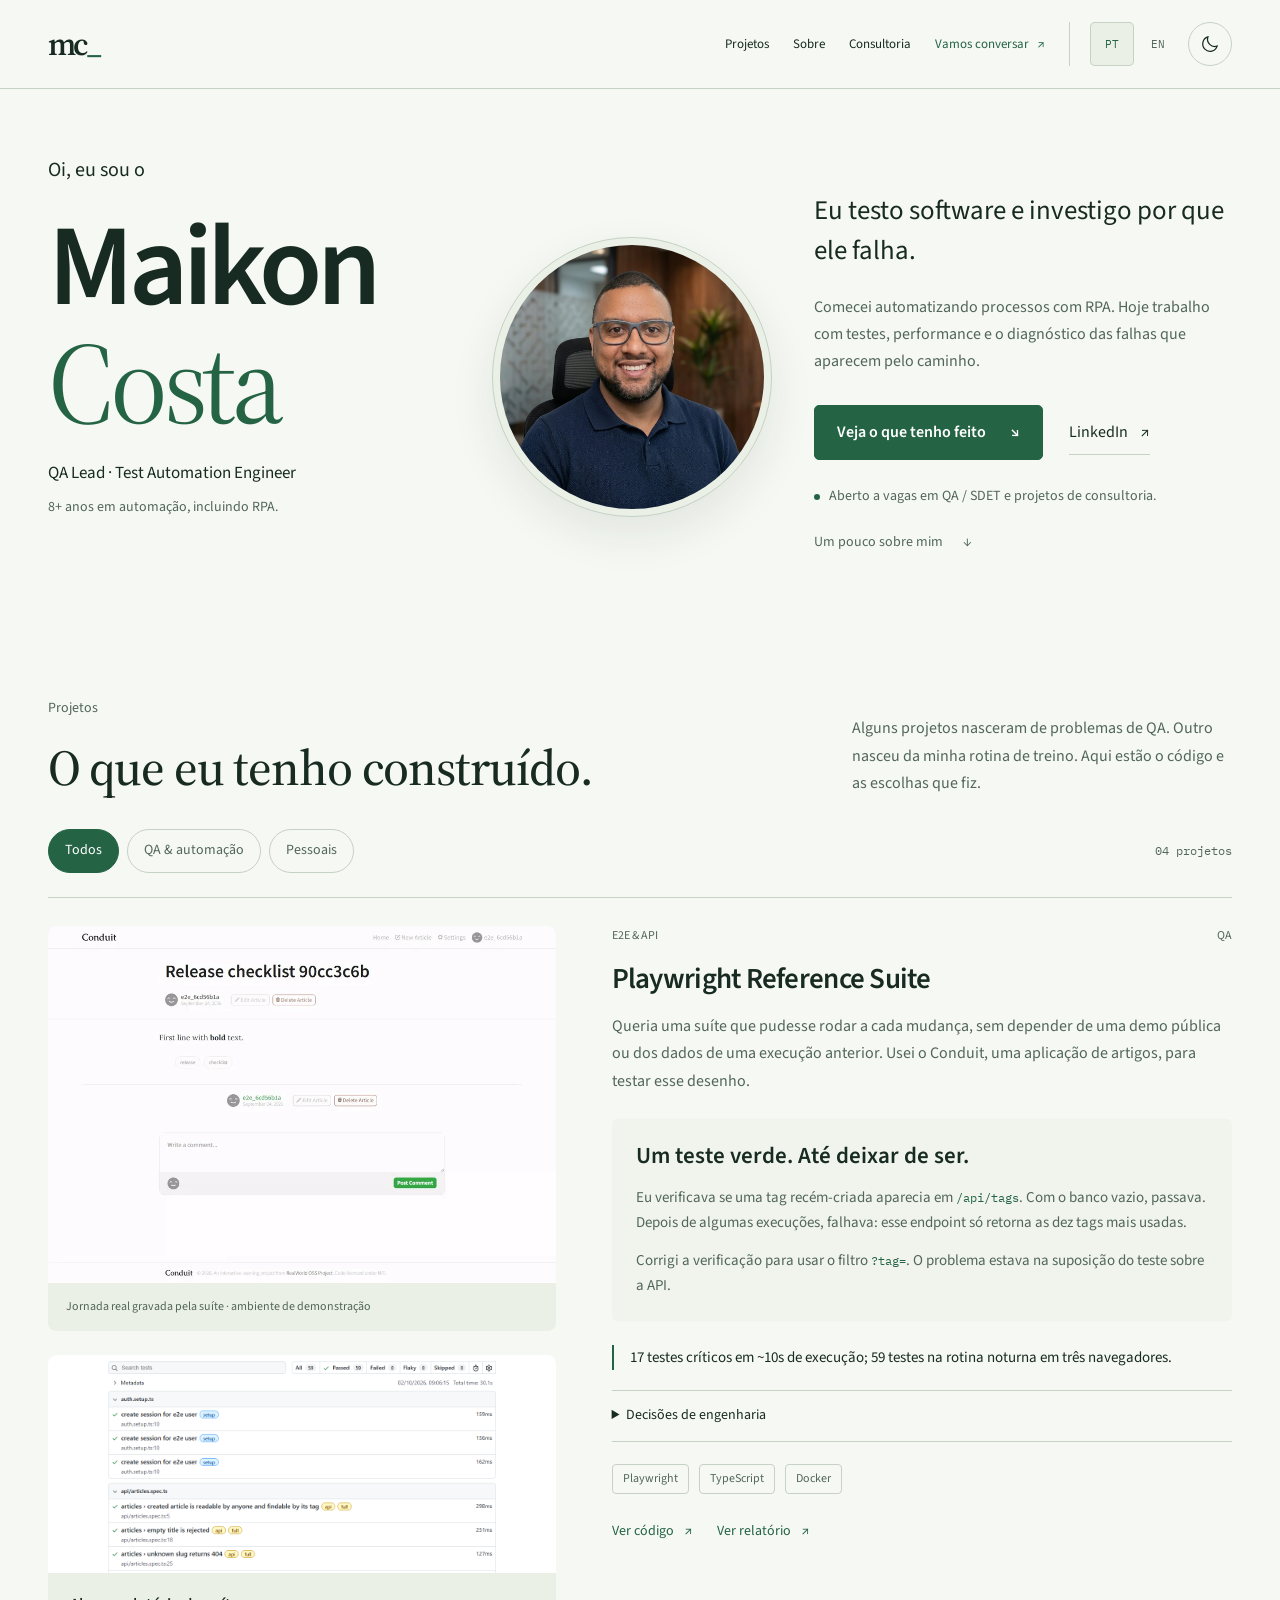
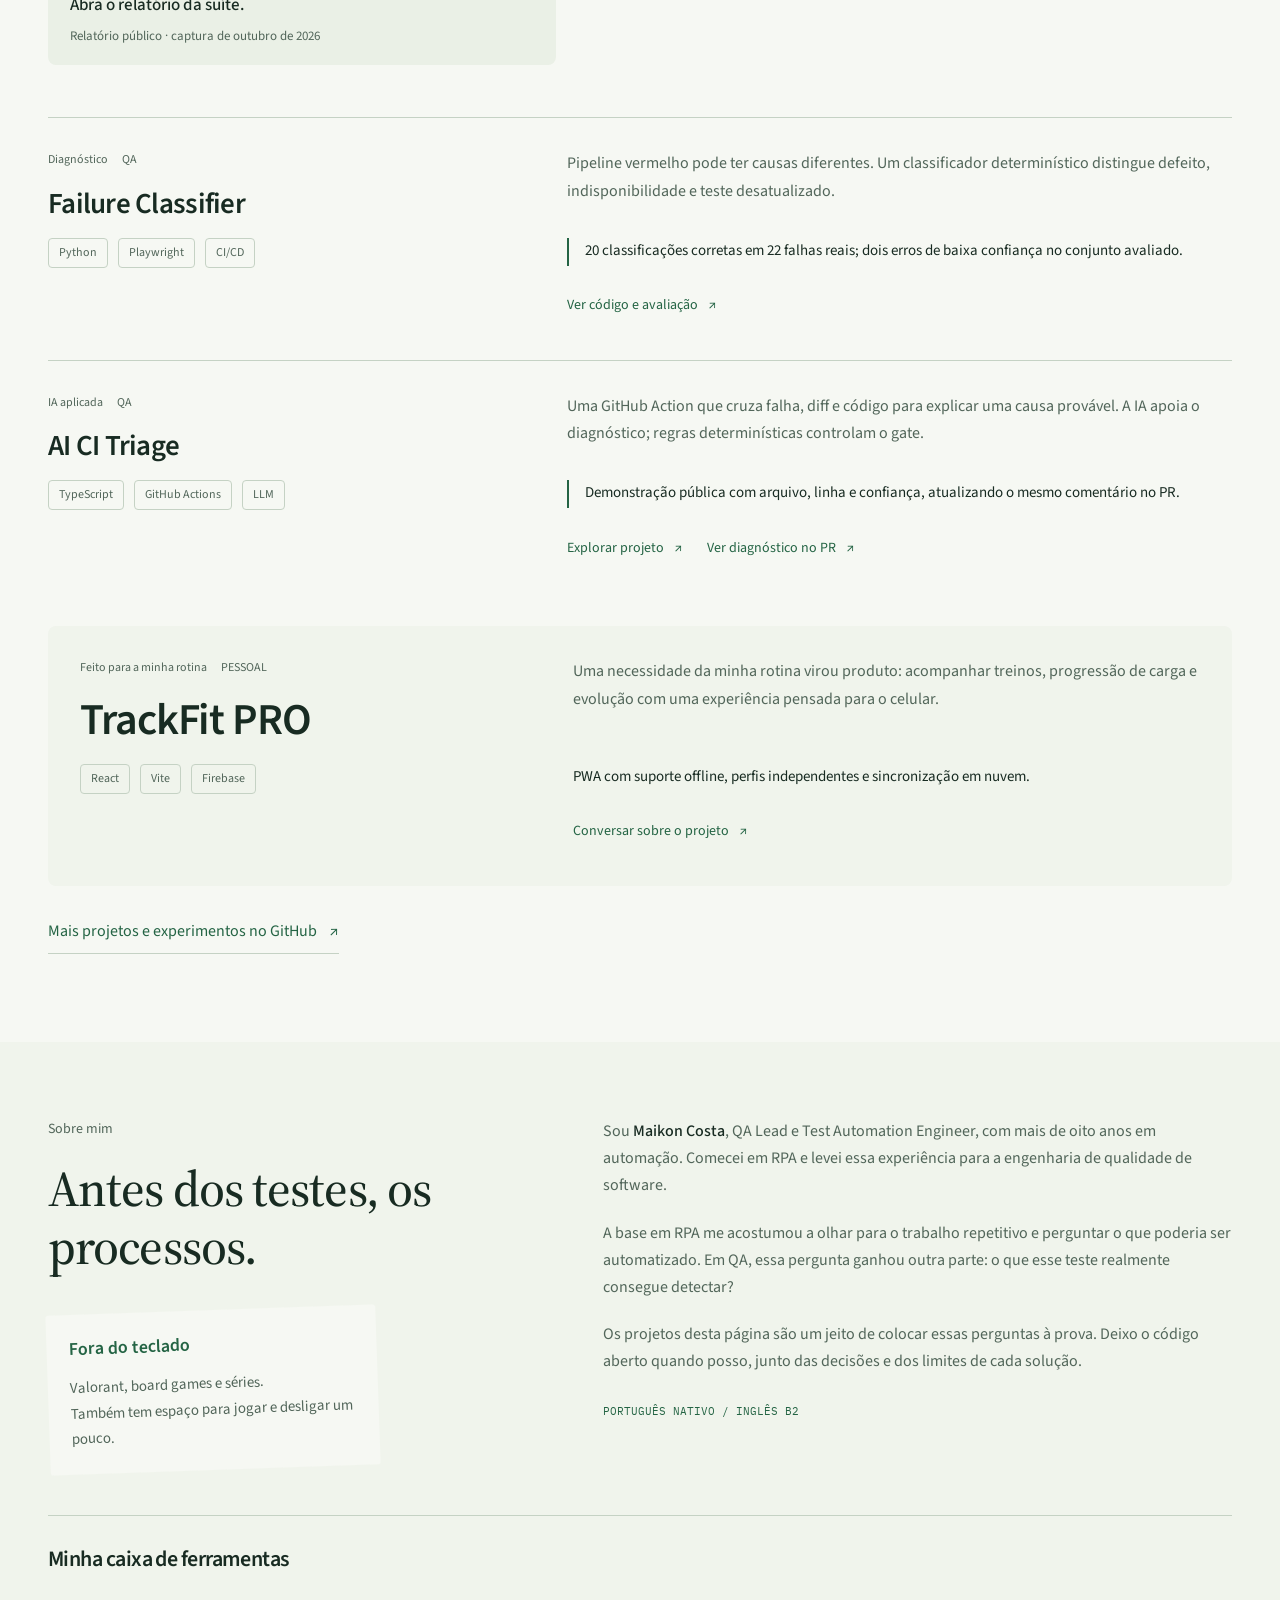
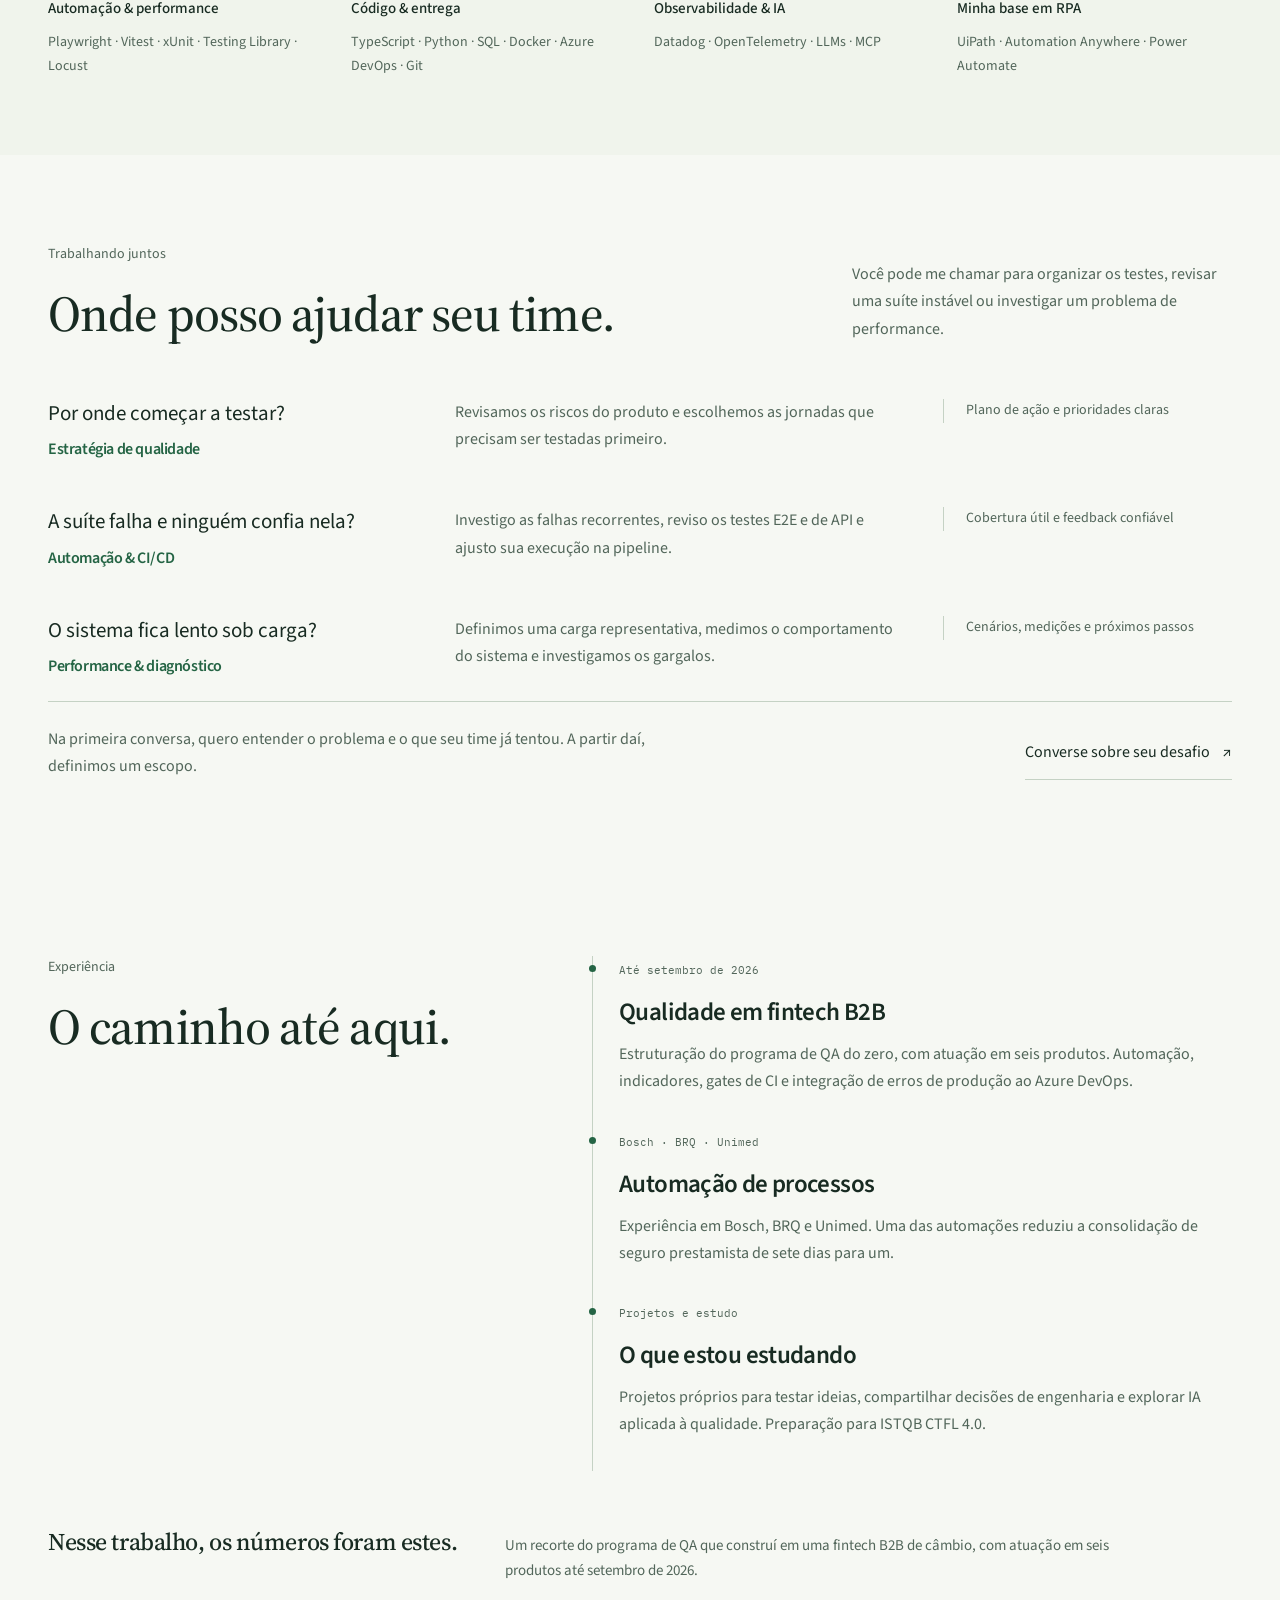
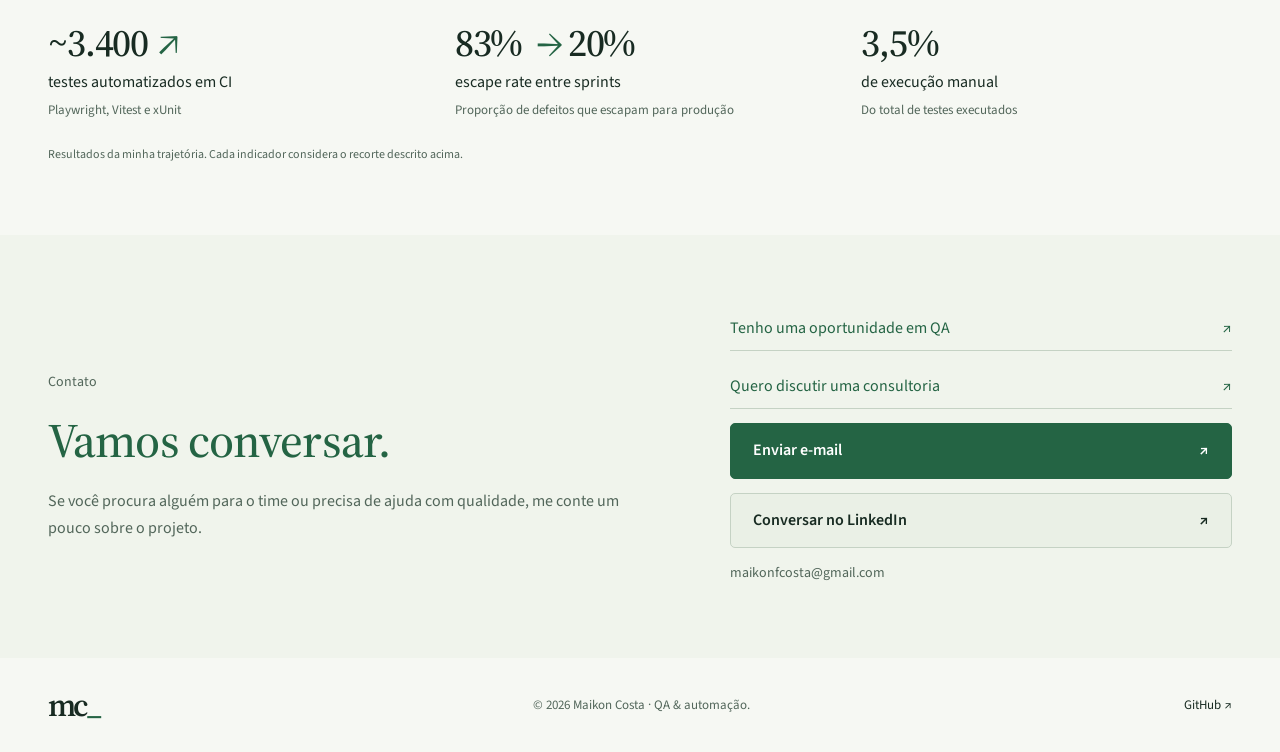
==== index.html @ 14c491f7 "style: round portrait into a soft jade frame Show the profile photo as a centered circle with a subt" ====
<!doctype html>
<html lang="pt-BR">
<head>
  <meta charset="utf-8">
  <meta name="viewport" content="width=device-width, initial-scale=1">
  <meta name="theme-color" content="#111715">
  <meta name="description" content="Maikon Costa — QA Lead e Test Automation Engineer. Automação E2E, performance, estratégia de qualidade, consultoria e projetos pessoais.">
  <meta property="og:title" content="Maikon Costa — QA Lead & Test Automation Engineer">
  <meta property="og:description" content="Maikon Costa — QA Lead e Test Automation Engineer. Projetos, experiência e consultoria em qualidade de software.">
  <meta property="og:type" content="website">
  <title>Maikon Costa · QA, automação & consultoria</title>
  <link rel="icon" href="assets/favicon.svg" type="image/svg+xml">
  <script src="assets/preferences.js"></script>
  <link rel="stylesheet" href="assets/professional.css?v=20261002-circle">
  <script src="assets/locales.js" defer></script>
  <script src="assets/main.js" defer></script>
</head>
<body>
  <a class="skip-link" href="#conteudo">Pular para o conteúdo</a>
  <header class="site-header">
    <div class="container header-inner">
      <a class="wordmark" href="#inicio" aria-label="Maikon Costa, início">mc<span aria-hidden="true">_</span></a>
      <nav id="navigation" aria-label="Navegação principal">
        <a href="#projetos">Projetos</a><a href="#sobre">Sobre</a><a href="#consultoria">Consultoria</a><a href="#contato" class="nav-contact">Vamos conversar <span aria-hidden="true">↗</span></a>
      </nav>
      <div class="header-tools" hidden>
        <div class="language-switch" role="group" aria-label="Idioma do site">
          <button type="button" data-language="pt" aria-label="Português" aria-pressed="true">PT</button>
          <button type="button" data-language="en" aria-label="English" aria-pressed="false">EN</button>
        </div>
        <button type="button" class="theme-toggle" aria-label="Ativar tema claro" aria-pressed="false">
          <svg class="sun-icon" width="20" height="20" viewBox="0 0 24 24" fill="none" stroke="currentColor" stroke-width="1.5" aria-hidden="true"><circle cx="12" cy="12" r="4"/><path d="M12 2v2m0 16v2M2 12h2m16 0h2M4.9 4.9l1.4 1.4m11.4 11.4 1.4 1.4M4.9 19.1l1.4-1.4M17.7 6.3l1.4-1.4"/></svg>
          <svg class="moon-icon" width="20" height="20" viewBox="0 0 24 24" fill="none" stroke="currentColor" stroke-width="1.5" aria-hidden="true"><path d="M20.5 14.5A8.7 8.7 0 0 1 9.5 3.5a8.8 8.8 0 1 0 11 11Z"/></svg>
        </button>
      </div>
      <button class="menu-toggle" aria-label="Menu de navegação" aria-controls="navigation" aria-expanded="false" hidden><span>Menu</span><svg width="20" height="20" viewBox="0 0 24 24" fill="none" stroke="currentColor" stroke-width="1.5" aria-hidden="true"><path d="M4 8h16M4 16h16"/></svg></button>
    </div>
  </header>
  <main id="conteudo" tabindex="-1">
    <section class="hero container" id="inicio" aria-labelledby="hero-title">
      <div class="hero-copy">
        <p class="hero-greeting">Oi, eu sou o</p>
        <h1 id="hero-title">Maikon <span>Costa</span></h1>
        <p class="hero-role">QA Lead · Test Automation Engineer</p>
        <p class="hero-experience">8+ anos em automação, incluindo RPA.</p>
      </div>
      <figure class="hero-portrait">
        <img src="assets/maikon-costa.webp" width="1024" height="1024" alt="Maikon Costa, QA Lead e Test Automation Engineer" fetchpriority="high">
      </figure>
      <div class="hero-introduction">
        <p class="hero-description">Eu testo software e investigo por que ele falha.</p>
        <p>Comecei automatizando processos com RPA. Hoje trabalho com testes, performance e o diagnóstico das falhas que aparecem pelo caminho.</p>
        <div class="hero-actions"><a class="button primary" href="#projetos">Veja o que tenho feito <span aria-hidden="true">↘</span></a><a class="text-link" href="https://www.linkedin.com/in/maikonfcosta/">LinkedIn <span aria-hidden="true">↗</span></a></div>
        <p class="availability"><span class="status-dot" aria-hidden="true"></span>Aberto a vagas em QA / SDET e projetos de consultoria.</p>
      </div>
      <div class="hero-bottom"><a href="#sobre">Um pouco sobre mim <span aria-hidden="true">↓</span></a></div>
    </section>



    <section id="projetos" class="section container" aria-labelledby="projects-title">
      <div class="section-heading"><div><p class="eyebrow">Projetos</p><h2 id="projects-title">O que eu tenho construído.</h2></div><p>Alguns projetos nasceram de problemas de QA. Outro nasceu da minha rotina de treino. Aqui estão o código e as escolhas que fiz.</p></div>
      <div class="project-toolbar"><div class="filters" role="group" aria-label="Filtrar projetos" hidden><button type="button" data-filter="all" aria-pressed="true">Todos</button><button type="button" data-filter="qa" aria-pressed="false">QA & automação</button><button type="button" data-filter="personal" aria-pressed="false">Pessoais</button></div><span id="project-count" class="mono muted" role="status" aria-live="polite">04 projetos</span></div>
      <div class="projects-grid">
        <article class="project-card featured-case" data-category="qa">
          <figure class="case-image"><img src="assets/evidence/conduit-journey.webp" width="960" height="675" loading="lazy" alt="Artigo publicado no Conduit durante uma execução E2E"><figcaption>Jornada real gravada pela suíte · ambiente de demonstração</figcaption></figure>      <a class="work-preview" href="https://maikonfcosta.github.io/playwright-reference-suite/" aria-label="Abrir relatório público da suíte Playwright">
        <div class="work-preview-label"><span>EM FOCO / PLAYWRIGHT</span><span aria-hidden="true">↗</span></div>
        <img src="assets/evidence/playwright-report.png" width="1280" height="850" alt="Captura do relatório público de testes Playwright">
        <div class="work-preview-caption"><strong>Abra o relatório da suíte.</strong><span>Relatório público · captura de outubro de 2026</span></div>
      </a>
<div class="project-content"><div class="project-meta"><span>E2E & API</span><span>QA</span></div><h3>Playwright Reference Suite</h3><p>Queria uma suíte que pudesse rodar a cada mudança, sem depender de uma demo pública ou dos dados de uma execução anterior. Usei o Conduit, uma aplicação de artigos, para testar esse desenho.</p><div class="case-story"><h4>Um teste verde. Até deixar de ser.</h4><p>Eu verificava se uma tag recém-criada aparecia em <code>/api/tags</code>. Com o banco vazio, passava. Depois de algumas execuções, falhava: esse endpoint só retorna as dez tags mais usadas.</p><p>Corrigi a verificação para usar o filtro <code>?tag=</code>. O problema estava na suposição do teste sobre a API.</p></div><p class="project-proof">17 testes críticos em ~10s de execução; 59 testes na rotina noturna em três navegadores.</p><details class="case-details"><summary>Decisões de engenharia</summary><p>Dados isolados por teste e autenticação via API. Jornadas críticas a cada push; cobertura ampliada em três navegadores à noite. Falhas conhecidas permanecem visíveis, e retries são reportados separadamente.</p><a href="https://github.com/maikonfcosta/playwright-reference-suite/blob/main/docs/demo.gif">Ver a gravação original <span aria-hidden="true">↗</span></a></details><ul class="tags" aria-label="Tecnologias"><li>Playwright</li><li>TypeScript</li><li>Docker</li></ul><div class="project-links"><a href="https://github.com/maikonfcosta/playwright-reference-suite">Ver código <span aria-hidden="true">↗</span></a><a href="https://maikonfcosta.github.io/playwright-reference-suite/">Ver relatório <span aria-hidden="true">↗</span></a></div></div>
        </article>
        <article class="project-card" data-category="qa">
          <div class="project-content"><div class="project-meta"><span>Diagnóstico</span><span>QA</span></div><h3>Failure Classifier</h3><p>Pipeline vermelho pode ter causas diferentes. Um classificador determinístico distingue defeito, indisponibilidade e teste desatualizado.</p><p class="project-proof">20 classificações corretas em 22 falhas reais; dois erros de baixa confiança no conjunto avaliado.</p><ul class="tags" aria-label="Tecnologias"><li>Python</li><li>Playwright</li><li>CI/CD</li></ul><div class="project-links"><a href="https://github.com/maikonfcosta/failure-classifier">Ver código e avaliação <span aria-hidden="true">↗</span></a></div></div>
        </article>
        <article class="project-card" data-category="qa">
          <div class="project-content"><div class="project-meta"><span>IA aplicada</span><span>QA</span></div><h3>AI CI Triage</h3><p>Uma GitHub Action que cruza falha, diff e código para explicar uma causa provável. A IA apoia o diagnóstico; regras determinísticas controlam o gate.</p><p class="project-proof">Demonstração pública com arquivo, linha e confiança, atualizando o mesmo comentário no PR.</p><ul class="tags" aria-label="Tecnologias"><li>TypeScript</li><li>GitHub Actions</li><li>LLM</li></ul><div class="project-links"><a href="https://github.com/maikonfcosta/ai-ci-triage">Explorar projeto <span aria-hidden="true">↗</span></a><a href="https://github.com/maikonfcosta/playwright-reference-suite/pull/1#issuecomment-5896070196">Ver diagnóstico no PR <span aria-hidden="true">↗</span></a></div></div>
        </article>
        <article class="project-card" data-category="personal">
          <div class="project-content"><div class="project-meta"><span>Feito para a minha rotina</span><span>PESSOAL</span></div><h3>TrackFit PRO</h3><p>Uma necessidade da minha rotina virou produto: acompanhar treinos, progressão de carga e evolução com uma experiência pensada para o celular.</p><p class="project-proof">PWA com suporte offline, perfis independentes e sincronização em nuvem.</p><ul class="tags" aria-label="Tecnologias"><li>React</li><li>Vite</li><li>Firebase</li></ul><div class="project-links"><a href="mailto:maikonfcosta@gmail.com?subject=Quero%20conhecer%20o%20TrackFit%20PRO">Conversar sobre o projeto <span aria-hidden="true">↗</span></a></div></div>
        </article>
      </div>
      <a class="text-link more-projects" href="https://github.com/maikonfcosta">Mais projetos e experimentos no GitHub <span aria-hidden="true">↗</span></a>
    </section>

    <section id="sobre" class="about-section section" aria-labelledby="about-title"><div class="container about-grid">
      <div><p class="eyebrow">Sobre mim</p><h2 id="about-title">Antes dos testes, os processos.</h2><div class="personal-note"><span class="mono">Fora do teclado</span><p>Valorant, board games e séries.<br>Também tem espaço para jogar e desligar um pouco.</p></div></div>
      <div class="about-copy"><p>Sou <strong>Maikon Costa</strong>, QA Lead e Test Automation Engineer, com mais de oito anos em automação. Comecei em RPA e levei essa experiência para a engenharia de qualidade de software.</p><p>A base em RPA me acostumou a olhar para o trabalho repetitivo e perguntar o que poderia ser automatizado. Em QA, essa pergunta ganhou outra parte: o que esse teste realmente consegue detectar?</p><p>Os projetos desta página são um jeito de colocar essas perguntas à prova. Deixo o código aberto quando posso, junto das decisões e dos limites de cada solução.</p><div class="language-note mono">PORTUGUÊS NATIVO <span aria-hidden="true">/</span> INGLÊS B2</div></div>
      <div class="toolbox"><h3>Minha caixa de ferramentas</h3><div class="toolbox-grid"><div><h4>Automação & performance</h4><p>Playwright · Vitest · xUnit · Testing Library · Locust</p></div><div><h4>Código & entrega</h4><p>TypeScript · Python · SQL · Docker · Azure DevOps · Git</p></div><div><h4>Observabilidade & IA</h4><p>Datadog · OpenTelemetry · LLMs · MCP</p></div><div><h4>Minha base em RPA</h4><p>UiPath · Automation Anywhere · Power Automate</p></div></div></div>
    </div></section>

    <section id="consultoria" class="section container" aria-labelledby="consulting-title">
      <div class="section-heading"><div><p class="eyebrow">Trabalhando juntos</p><h2 id="consulting-title">Onde posso ajudar seu time.</h2></div><p>Você pode me chamar para organizar os testes, revisar uma suíte instável ou investigar um problema de performance.</p></div>
      <div class="services-grid"><article><p class="service-question">Por onde começar a testar?</p><h3>Estratégia de qualidade</h3><p>Revisamos os riscos do produto e escolhemos as jornadas que precisam ser testadas primeiro.</p><span class="service-output">Plano de ação e prioridades claras</span></article><article><p class="service-question">A suíte falha e ninguém confia nela?</p><h3>Automação & CI/CD</h3><p>Investigo as falhas recorrentes, reviso os testes E2E e de API e ajusto sua execução na pipeline.</p><span class="service-output">Cobertura útil e feedback confiável</span></article><article><p class="service-question">O sistema fica lento sob carga?</p><h3>Performance & diagnóstico</h3><p>Definimos uma carga representativa, medimos o comportamento do sistema e investigamos os gargalos.</p><span class="service-output">Cenários, medições e próximos passos</span></article></div>
      <div class="consulting-note"><p>Na primeira conversa, quero entender o problema e o que seu time já tentou. A partir daí, definimos um escopo.</p><a class="text-link" href="#contato">Converse sobre seu desafio <span aria-hidden="true">↗</span></a></div>
    </section>

    <section id="experiencia" class="section container experience-section" aria-labelledby="experience-title"><div><p class="eyebrow">Experiência</p><h2 id="experience-title">O caminho até aqui.</h2></div><div class="timeline"><article><span class="mono">Até setembro de 2026</span><h3>Qualidade em fintech B2B</h3><p>Estruturação do programa de QA do zero, com atuação em seis produtos. Automação, indicadores, gates de CI e integração de erros de produção ao Azure DevOps.</p></article><article><span class="mono">Bosch · BRQ · Unimed</span><h3>Automação de processos</h3><p>Experiência em Bosch, BRQ e Unimed. Uma das automações reduziu a consolidação de seguro prestamista de sete dias para um.</p></article><article><span class="mono">Projetos e estudo</span><h3>O que estou estudando</h3><p>Projetos próprios para testar ideias, compartilhar decisões de engenharia e explorar IA aplicada à qualidade. Preparação para ISTQB CTFL 4.0.</p></article></div></section>

    <section id="resultados" class="results-band" aria-labelledby="results-title">
      <div class="container">
        <div class="results-heading"><h2 id="results-title">Nesse trabalho, os números foram estes.</h2><p>Um recorte do programa de QA que construí em uma fintech B2B de câmbio, com atuação em seis produtos até setembro de 2026.</p></div>
        <div class="metrics">
          <div><strong>~3.400<span aria-hidden="true">↗</span></strong><p>testes automatizados em CI</p><small>Playwright, Vitest e xUnit</small></div>
          <div><strong>83% <span class="metric-arrow">→</span> 20%</strong><p>escape rate entre sprints</p><small>Proporção de defeitos que escapam para produção</small></div>
          <div><strong>3,5%</strong><p>de execução manual</p><small>Do total de testes executados</small></div>
        </div>
        <p class="source-note">Resultados da minha trajetória. Cada indicador considera o recorte descrito acima.</p>
      </div>
    </section>

    <section id="contato" class="contact-section" aria-labelledby="contact-title"><div class="container contact-inner"><div><p class="eyebrow">Contato</p><h2 id="contact-title">Vamos conversar.</h2><p>Se você procura alguém para o time ou precisa de ajuda com qualidade, me conte um pouco sobre o projeto.</p></div><div class="contact-actions"><a class="text-link" href="mailto:maikonfcosta@gmail.com?subject=Oportunidade%20em%20QA">Tenho uma oportunidade em QA <span aria-hidden="true">↗</span></a><a class="text-link" href="mailto:maikonfcosta@gmail.com?subject=Consultoria%20em%20qualidade">Quero discutir uma consultoria <span aria-hidden="true">↗</span></a><a class="button primary" href="mailto:maikonfcosta@gmail.com">Enviar e-mail <span aria-hidden="true">↗</span></a><a class="button secondary" href="https://www.linkedin.com/in/maikonfcosta/">Conversar no LinkedIn <span aria-hidden="true">↗</span></a><span class="email-address">maikonfcosta@gmail.com</span></div></div></section>
  </main>
  <footer class="container footer"><a class="wordmark" href="#inicio" aria-label="Voltar ao início">mc<span aria-hidden="true">_</span></a><p>© 2026 Maikon Costa · QA & automação.</p><a href="https://github.com/maikonfcosta">GitHub <span aria-hidden="true">↗</span></a></footer>
</body>
</html>
---- assets/professional.css ----
@import url('https://fonts.googleapis.com/css2?family=Source+Sans+3:wght@400;500;600;700&family=Source+Serif+4:wght@400;500;600&family=IBM+Plex+Mono:wght@400;500&display=swap');

:root {
  color-scheme: dark;
  --bg: #111715;
  --surface: #1b2520;
  --surface-alt: #16201b;
  --text: #eff5f0;
  --muted: #adbbb1;
  --accent: #91d5ae;
  --line: #394d40;
  --ink: #10291d;
  --glass: rgb(22 32 27 / 82%);
  --header-glass: rgb(17 23 21 / 88%);
  --glow: rgb(82 158 115 / 16%);
  --shadow: rgb(0 0 0 / 24%);
  --highlight: rgb(239 245 240 / 10%);
  --art: #1c2c23;
  --art-alt: #202b2a;
  --code: #b5d9c5;
  --mono: 'IBM Plex Mono', monospace;
  --heading: 'Source Serif 4', Georgia, serif;
  --body: 'Source Sans 3', 'Segoe UI', sans-serif;
  --ease: cubic-bezier(.22, 1, .36, 1);
  --fast: 180ms;
}

:root[data-theme='light'] {
  color-scheme: light;
  --bg: #f6f8f3;
  --surface: #eaf0e6;
  --surface-alt: #f0f4ec;
  --text: #182b22;
  --muted: #52665a;
  --accent: #246444;
  --line: #c5d2c4;
  --ink: #fff;
  --glass: rgb(246 248 243 / 86%);
  --header-glass: rgb(246 248 243 / 90%);
  --glow: rgb(84 148 108 / 11%);
  --shadow: rgb(26 57 38 / 9%);
  --highlight: rgb(255 255 255 / 80%);
  --art: #e5eee2;
  --art-alt: #e6eeeb;
  --code: #346b51;
}

* { box-sizing: border-box; }
html { scroll-behavior: smooth; scroll-padding-top: 112px; }
body {
  margin: 0;
  background: var(--bg);
  color: var(--text);
  font: 16px/1.7 var(--body);
  -webkit-font-smoothing: antialiased;
  transition: background-color var(--fast), color var(--fast);
}
a { color: inherit; text-decoration: none; }
button { font: inherit; cursor: pointer; }
a, button { touch-action: manipulation; -webkit-tap-highlight-color: transparent; }
a:hover { color: var(--accent); }
a:focus-visible, button:focus-visible { outline: 2px solid var(--accent); outline-offset: 5px; }
::selection { background: var(--accent); color: var(--ink); }
h1, h2, h3, h4, p { margin: 0; }
h1, h2, h3 { font-family: var(--heading); font-weight: 500; line-height: 1.16; letter-spacing: -.018em; }
h2 { font-size: clamp(34px, 4vw, 50px); }
h3 { font: 600 25px/1.2 var(--body); letter-spacing: -.025em; }
h4 { font-size: 15px; font-weight: 500; }
p { color: var(--muted); }
[hidden] { display: none !important; }
.container { width: min(1200px, calc(100% - 96px)); margin-inline: auto; }
.mono, .eyebrow { font-family: var(--mono); }
.muted { color: var(--muted); }
.eyebrow { font-size: 11px; letter-spacing: .1em; color: var(--accent); margin-bottom: 24px; }
.status-dot { display: inline-block; width: 6px; height: 6px; background: var(--accent); border-radius: 50%; margin-right: 9px; }
.skip-link { position: fixed; top: -100px; left: 16px; padding: 12px 20px; background: var(--accent); color: var(--ink); z-index: 100; border-radius: 4px; }
.skip-link:focus { top: 12px; }

/* O fundo opaco preserva a leitura em navegadores que não suportam desfoque. */
.site-header { position: sticky; top: 0; z-index: 30; background: var(--bg); border-bottom: 1px solid var(--line); }
.header-inner { min-height: 88px; display: flex; align-items: center; gap: 24px; }
.wordmark { font: 600 32px var(--heading); letter-spacing: -.08em; display: inline-flex; align-items: center; min-height: 44px; flex-shrink: 0; }
.wordmark > span:first-child { color: var(--accent); }
nav { display: flex; align-items: center; gap: 24px; margin-left: auto; }
nav a { position: relative; font-size: 13px; min-height: 44px; display: inline-flex; align-items: center; gap: 8px; white-space: nowrap; }
nav a::after { content: ''; position: absolute; bottom: 5px; left: 0; width: 100%; height: 1px; background: var(--accent); transform: scaleX(0); transform-origin: left; transition: transform var(--fast) var(--ease); }
nav a:hover::after, nav a[aria-current]::after { transform: scaleX(1); }
nav a[aria-current] { color: var(--accent); }
.nav-contact { color: var(--accent); }
.header-tools { display: flex; align-items: center; gap: 8px; padding-left: 20px; border-left: 1px solid var(--line); }
.language-switch { display: flex; align-items: center; gap: 2px; }
.language-switch button { width: 44px; min-height: 44px; border: 0; border-radius: 5px; background: transparent; color: var(--muted); font: 11px var(--mono); transition: background var(--fast), color var(--fast); }
.language-switch button[aria-pressed='true'] { background: var(--surface); color: var(--accent); box-shadow: inset 0 0 0 1px var(--line); }
.language-switch button:hover { color: var(--text); }
.theme-toggle { display: flex; justify-content: center; align-items: center; width: 44px; height: 44px; color: var(--text); background: transparent; border: 1px solid var(--line); border-radius: 50%; transition: background var(--fast), border-color var(--fast); }
.theme-toggle:hover { background: var(--surface); border-color: var(--accent); }
.moon-icon { display: none; }
[data-theme='light'] .sun-icon { display: none; }
[data-theme='light'] .moon-icon { display: block; }
.menu-toggle { display: none; align-items: center; justify-content: center; gap: 8px; background: transparent; border: 1px solid var(--line); color: var(--text); padding: 8px 12px; min-height: 44px; border-radius: 5px; font-size: 12px; }
.menu-toggle svg { transition: transform var(--fast); }
.menu-toggle[aria-expanded='true'] svg { transform: rotate(90deg); }


/* Composição editorial: identidade, evidência e leitura antes da decoração. */
.hero { display:grid; grid-template-columns:1.04fr .74fr 1.08fr; gap:12px 38px; align-items:start; padding-top:64px; padding-bottom:32px; }
.hero-copy { grid-column:1; grid-row:1 / span 2; }
.hero-portrait { grid-column:2; grid-row:1 / span 3; width:min(100%,280px); aspect-ratio:1; margin:24px auto 0; padding:7px; align-self:center; overflow:hidden; border:1px solid var(--line); border-radius:50%; background:var(--surface); box-shadow:0 18px 46px var(--shadow); }
.hero-portrait img { display:block; width:100%; height:100%; aspect-ratio:1; object-fit:cover; object-position:center 38%; border-radius:50%; }
h1 { font-family:var(--body); font-size:clamp(78px,9vw,126px); font-weight:600; letter-spacing:-.045em; line-height:1; }
.hero-role { color:var(--text); font-size:17px; margin-top:18px; font-weight:400; }
.hero-experience { font-size:14px; margin-top:8px; }
.hero-role span { color:var(--line); padding:0 6px; }
.hero-description { font-size:clamp(22px,2.1vw,28px); line-height:1.5; color:var(--text); max-width:520px; margin:0 0 22px; }
.hero-actions { display:flex; align-items:center; flex-wrap:wrap; gap:26px; margin-top:30px; }
.button { display:inline-flex; align-items:center; justify-content:space-between; gap:24px; padding:13px 22px; min-height:52px; border:1px solid var(--line); border-radius:5px; font-weight:600; transition:transform var(--fast),background var(--fast); }
.button.primary { background:var(--accent); color:var(--ink); border-color:var(--accent); }
.button.secondary { background:var(--surface); }
.button:hover { transform:translateY(-2px); }
.text-link { display:inline-flex; align-items:center; gap:12px; min-height:44px; border-bottom:1px solid var(--line); }
.availability { margin-top:25px; font-size:14px; }
.work-preview { display:block; grid-column:1; grid-row:2; background:var(--surface); border-radius:8px; overflow:hidden; align-self:start; transition:background var(--fast); }
.work-preview:hover { background:var(--surface-alt); }
.work-preview-label { display:none; }
.work-preview img { display:block; width:100%; height:auto; aspect-ratio:1280/550; object-fit:cover; object-position:top; }
.work-preview-caption { padding:18px 22px; display:grid; gap:5px; }
.work-preview-caption strong { font-size:17px; font-weight:500; color:var(--text); }
.work-preview-caption span { font-size:13px; color:var(--muted); }
.hero-bottom { grid-column:3; display:flex; align-items:center; padding:0; }
.hero-bottom div { display:grid; gap:6px; }
.hero-bottom strong { font-weight:500; font-size:20px; }
.hero-bottom span { font-size:14px; color:var(--muted); }
.results-band { padding:12px 0 70px; }
.results-heading { display:flex; align-items:baseline; gap:48px; }
.results-heading h2 { font-size:24px; flex-shrink:0; }
.results-heading p { max-width:650px; font-size:15px; }
.metrics { display:grid; grid-template-columns:repeat(3,1fr); gap:36px; margin-top:32px; }
.metrics strong { display:block; font:500 clamp(28px,3vw,44px) var(--heading); letter-spacing:-.03em; }
.metrics strong > span:first-child { color:var(--accent); margin-left:8px; }
.metrics p { color:var(--text); font-size:16px; }
.metrics small { color:var(--muted); font-size:13px; }
.source-note { font-size:12px; margin-top:22px; }
.section { padding-top:88px; padding-bottom:88px; }
.section-heading { display:flex; align-items:end; justify-content:space-between; gap:48px; margin-bottom:32px; }
.section-heading > p { max-width:380px; }
.eyebrow { font-size:12px; margin-bottom:18px; }
.project-toolbar { display:flex; align-items:center; justify-content:space-between; gap:16px; margin-bottom:24px; }
.filters { display:flex; gap:8px; flex-wrap:wrap; }
.filters button { min-height:44px; padding:8px 16px; background:transparent; border:1px solid var(--line); border-radius:24px; color:var(--muted); font-size:14px; }
.filters button[aria-pressed='true'] { color:var(--ink); background:var(--accent); border-color:var(--accent); }
#project-count { font-size:12px; white-space:nowrap; }
.projects-grid { display:block; }
.project-card { min-width:0; padding:32px 0; border-top:1px solid var(--line); }
.project-card.featured-case { display:grid; grid-template-columns:.9fr 1.1fr; gap:24px 56px; padding:28px 0 52px; }
.case-image { margin:0; grid-column:1; grid-row:1; align-self:start; background:var(--surface); border-radius:8px; overflow:hidden; }
.case-image img { display:block; width:100%; height:auto; }
.case-image figcaption { padding:14px 18px; color:var(--muted); font-size:12px; }
.project-meta { display:flex; justify-content:space-between; gap:16px; color:var(--muted); font-size:12px; margin-bottom:16px; }
.project-content h3 { font-size:29px; margin-bottom:16px; }
.project-content > p { margin-bottom:18px; }
.project-content .project-proof { border-left:2px solid var(--accent); padding-left:16px; color:var(--text); font-size:15px; }
.tags { list-style:none; padding:0; margin:22px 0 16px; display:flex; flex-wrap:wrap; gap:10px; }
.tags li { color:var(--muted); font-size:12px; padding:4px 10px; border:1px solid var(--line); border-radius:4px; }
.project-links { display:flex; flex-wrap:wrap; gap:12px 24px; }
.project-links a,.case-details a { display:inline-flex; align-items:center; gap:10px; color:var(--accent); min-height:44px; font-size:14px; }
.case-marker { display:flex; align-items:center; gap:18px; margin-bottom:25px; }
.case-marker > span { font:400 42px var(--heading); color:var(--accent); }
.case-marker p { font:11px/1.7 var(--mono); max-width:240px; }
.case-details { border-block:1px solid var(--line); margin:20px 0; }
.case-details summary { cursor:pointer; padding:13px 0; min-height:44px; color:var(--text); font-size:14px; }
.case-details summary:focus-visible { outline:2px solid var(--accent); outline-offset:3px; }
.case-details p { font-size:14px; padding:4px 0 12px; }
.more-projects { margin-top:24px; color:var(--accent); }
.about-section { background:var(--surface-alt); padding-block:76px; }
.about-grid { display:grid; grid-template-columns:.85fr 1.15fr; gap:45px 90px; }
.about-copy p+p { margin-top:20px; }
.about-copy strong { color:var(--text); font-weight:500; }
.personal-note { margin-top:34px; }
.personal-note > span,.language-note { font-size:11px; color:var(--accent); }
.personal-note p { font-size:15px; margin-top:12px; }
.language-note { margin-top:26px; }
.toolbox { grid-column:1/-1; border-top:1px solid var(--line); padding-top:30px; }
.toolbox h3 { font-size:22px; }
.toolbox-grid { display:grid; grid-template-columns:repeat(4,minmax(0,1fr)); gap:28px; margin-top:24px; }
.toolbox h4 { color:var(--text); font-size:15px; }
.toolbox p { font-size:14px; margin-top:10px; }
.services-grid { display:block; }
.services-grid article { display:grid; grid-template-columns:1.15fr 1.4fr .9fr; gap:12px 38px; align-items:start; padding:24px 0; }
.service-number { font-size:12px; color:var(--accent); }
.services-grid h3 { font-size:16px; color:var(--accent); grid-column:1; grid-row:2; margin:0; }
.service-output { grid-column:3; grid-row:1 / span 2; font-size:14px; color:var(--muted); border-left:1px solid var(--line); padding-left:22px; }
.consulting-note { border-top:1px solid var(--line); padding-top:24px; display:flex; justify-content:space-between; gap:36px; }
.consulting-note p { max-width:600px; }
.experience-section { display:grid; grid-template-columns:1fr 1.35fr; gap:70px; padding-bottom:45px; }
.timeline article { padding:0 0 32px 26px; border-left:1px solid var(--line); position:relative; }
.timeline article::before { content:''; width:7px; height:7px; border-radius:50%; background:var(--accent); position:absolute; left:-4px; top:9px; }
.timeline article > span { font-size:11px; color:var(--muted); }
.timeline h3 { font-size:25px; margin:14px 0; }
.contact-section { padding:72px 0; background:var(--surface-alt); }
.contact-inner { display:grid; grid-template-columns:1.2fr 1fr; gap:80px; align-items:center; }
.contact-inner p { margin-top:20px; }
.contact-actions { display:grid; gap:14px; }
.contact-actions .text-link { justify-content:space-between; color:var(--accent); }
.email-address { font-size:14px; color:var(--muted); }
.footer { padding-block:25px; display:flex; justify-content:space-between; gap:20px; align-items:center; }
.footer p,.footer > a:last-child { font-size:13px; }
.reveal { transition:opacity 550ms var(--ease),transform 550ms var(--ease); }
.reveal-pending { opacity:0; transform:translateY(18px); }
@supports(backdrop-filter:blur(16px)) { .site-header { background:var(--header-glass); backdrop-filter:blur(16px); } }

.hero-greeting { font-size:20px; color:var(--text); margin-bottom:24px; }
.hero h1 span { display:block; font-family:var(--heading); font-style:normal; font-weight:400; color:var(--accent); letter-spacing:-.045em; padding-top:0; }
.hero-introduction { grid-column:3; padding-top:38px; }
.hero-bottom p,.hero-bottom a { font-size:14px; color:var(--muted); }
.hero-bottom a { min-height:44px; display:inline-flex; align-items:center; gap:20px; }
.hero-introduction > p:not(.hero-description):not(.availability) { max-width:475px; }
.eyebrow { font-family:var(--body); letter-spacing:0; color:var(--muted); font-size:14px; }
.featured-case > .project-content { grid-column:2; grid-row:1 / span 2; }
.case-story { margin-block:24px; padding:22px 24px; background:var(--surface-alt); border-radius:5px; }
.case-story h4 { font:600 23px/1.3 var(--body); margin-bottom:14px; }
.case-story p { font-size:15px; margin-top:12px; }
code { font:12px var(--mono); color:var(--accent); overflow-wrap:anywhere; }
.project-card:not(.featured-case) .project-content { display:grid; grid-template-columns:1fr 1.45fr; column-gap:60px; }
.project-card:not(.featured-case) .project-meta { grid-column:1; grid-row:1; justify-content:start; gap:14px; }
.project-card:not(.featured-case) h3 { grid-column:1; grid-row:2; }
.project-card:not(.featured-case) .project-content > p:first-of-type { grid-column:2; grid-row:1 / span 2; }
.project-card:not(.featured-case) .project-proof { grid-column:2; grid-row:3; }
.project-card:not(.featured-case) .tags { grid-column:1; grid-row:3; align-self:start; margin-top:0; }
.project-card:not(.featured-case) .project-links { grid-column:2; grid-row:4; }
.project-card[data-category='personal'] { margin-top:24px; padding:32px; background:var(--surface-alt); border:0; border-radius:8px; }
.project-card[data-category='personal'] h3 { font-size:44px; }
.project-card[data-category='personal'] .project-proof { border-left:0; padding-left:0; }
.personal-note { transform:rotate(-2deg); padding:22px; max-width:330px; background:var(--bg); border-radius:3px; }
.personal-note > span { font:600 18px var(--body); color:var(--accent); }
.services-grid .service-question { color:var(--text); font-size:21px; line-height:1.4; grid-column:1; grid-row:1; }
.services-grid article > p:not(.service-question) { grid-column:2; grid-row:1 / span 2; }
.contact-inner h2 { font:500 48px/1.15 var(--heading); color:var(--accent); }
@media(min-width:981px) { .hero-copy { animation:enter 650ms var(--ease) both; } .work-preview { animation:enter 800ms var(--ease) both; } }
@keyframes enter { from { opacity:0; translate:0 12px; } to { opacity:1; translate:0 0; } }

@media(max-width:1100px) { .container { width:calc(100% - 64px); } .hero { grid-template-columns:.95fr 1.05fr; gap:24px 36px; } .hero-copy { grid-column:1; grid-row:1; } .hero-portrait { grid-column:1; grid-row:2; width:min(100%,280px); margin:0 auto; } .hero-introduction { grid-column:2; grid-row:1 / span 2; } .hero-bottom { grid-column:2; grid-row:3; } .hero-role { font-size:15px; } .hero h1 { font-size:90px; } .project-card.featured-case { gap:24px 32px; } .results-heading { display:block; } .results-heading p { margin-top:12px; } }
@media(max-width:980px) {
 .header-inner { min-height:76px; gap:12px; flex-wrap:wrap; }
 .header-tools { margin-left:auto; padding-left:0; border:0; }
 .menu-toggle { display:flex; }
 .js nav { display:none; }
 nav, .js nav.is-open { display:flex; flex-basis:100%; order:4; flex-wrap:wrap; padding-bottom:16px; margin-left:0; }
 .hero { padding-top:60px; gap:32px; }
 .hero h1 { font-size:86px; }
 .hero-role { font-size:14px; }
 .hero-description { font-size:22px; }
 .section-heading { align-items:start; gap:24px; }
 .about-grid { gap:40px; }
 .toolbox-grid { grid-template-columns:repeat(2,1fr); }
 .services-grid article { grid-template-columns:1fr 1.25fr; gap:10px 24px; }
 .service-output { grid-column:2; grid-row:3; padding:0; border:0; }
 .experience-section { gap:36px; }
 .contact-inner { gap:36px; }
 .project-card:not(.featured-case) .project-content { column-gap:28px; }
}
@media(max-width:700px) {
 .container { width:calc(100% - 40px); }
 .header-inner { gap:8px; }
 .wordmark { font-size:29px; }
 .header-tools { gap:2px; }
 .menu-toggle { padding:8px; }
 .menu-toggle span { display:none; }
 .hero { grid-template-columns:1fr; padding-top:40px; gap:26px; }
 .hero-copy,.hero-portrait,.hero-introduction,.hero-bottom { grid-column:1; grid-row:auto; }
 .hero h1 { font-size:clamp(70px,16vw,96px); }
 .hero-portrait { width:min(100%,320px); margin-inline:auto; }
 .hero-greeting { font-size:18px; margin-bottom:18px; }
 .hero-role { font-size:15px; margin-top:20px; }
 .hero-introduction { padding:0; }
 h2 { font-size:34px; }
 .hero-description { font-size:23px; }
 .hero-actions { gap:20px; margin-top:24px; }
 .hero-bottom { align-items:start; gap:12px; flex-direction:column; padding:0 0 28px; }
 .metrics { grid-template-columns:1fr; gap:24px; }
 .metrics strong { font-size:38px; }
 .results-band { padding:0 0 48px; }
 .section { padding-block:54px; }
 .section-heading { display:block; }
 .section-heading > p { margin-top:20px; }
 .project-toolbar { align-items:start; flex-direction:column; }
 .filters { gap:6px; }
 .filters button { padding:8px 12px; font-size:13px; }
 .project-card.featured-case { display:flex; flex-direction:column; gap:22px; }
 .featured-case > .project-content { order:0; }
 .case-image { order:1; width:100%; }
 .work-preview { order:2; width:100%; }
 .project-card:not(.featured-case) .project-content { display:block; }
 .project-card:not(.featured-case) .tags { margin-block:18px; }
 .project-card[data-category='personal'] { padding:24px; }
 .project-card[data-category='personal'] h3 { font-size:36px; }
 .project-content h3 { font-size:27px; }
 .case-story { padding:18px; }
 .about-grid,.experience-section,.contact-inner { grid-template-columns:1fr; gap:32px; }
 .toolbox-grid { grid-template-columns:1fr; gap:22px; }
 .services-grid article { display:block; }
 .services-grid h3 { margin:10px 0 16px; }
 .service-output { display:block; margin-top:18px; }
 .consulting-note { display:block; }
 .consulting-note a { margin-top:18px; }
 .experience-section { padding-bottom:30px; }
 .contact-section { padding:48px 0; }
 .contact-inner h2 { font-size:38px; }
 .footer { flex-wrap:wrap; }
 .footer p { order:3; flex-basis:100%; }
}
@media(prefers-reduced-motion:reduce) { html { scroll-behavior:auto; } *,*::before,*::after { animation:none!important; transition:none!important; } .reveal-pending { opacity:1; transform:none; } }
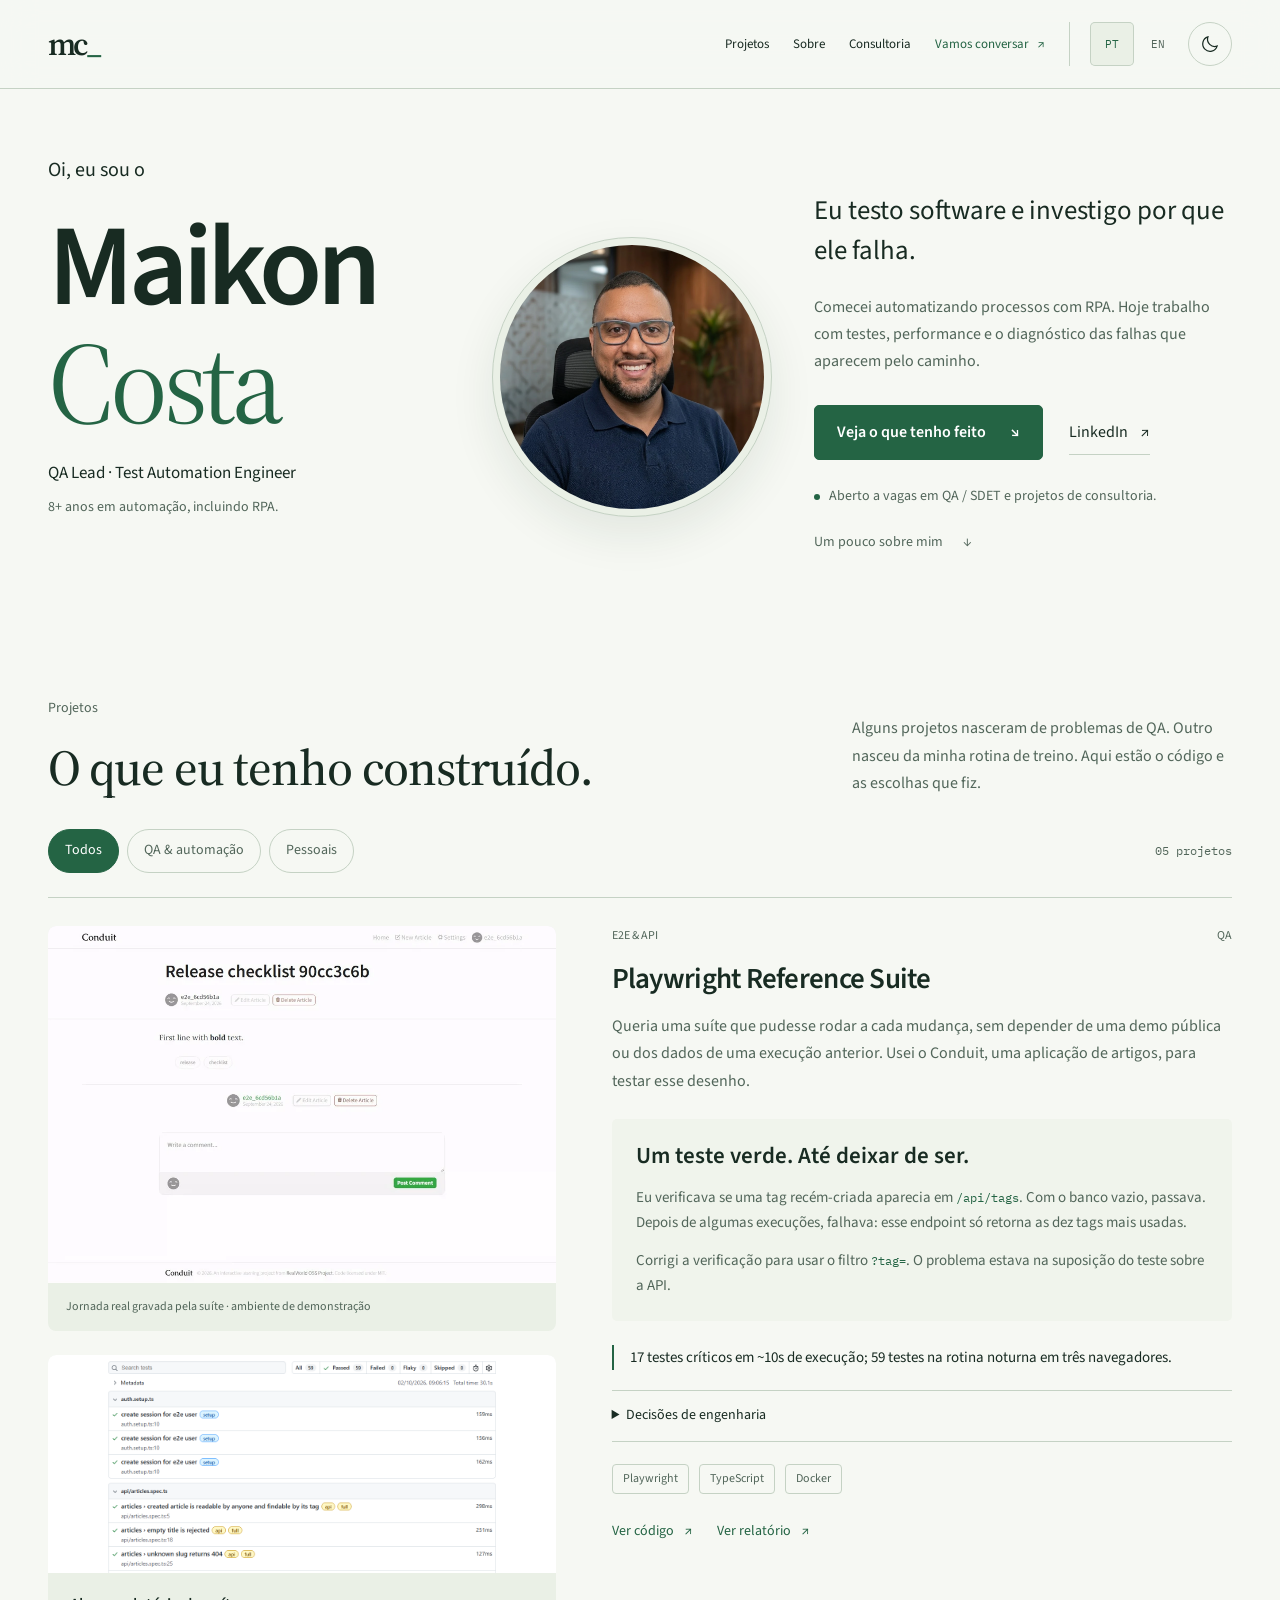
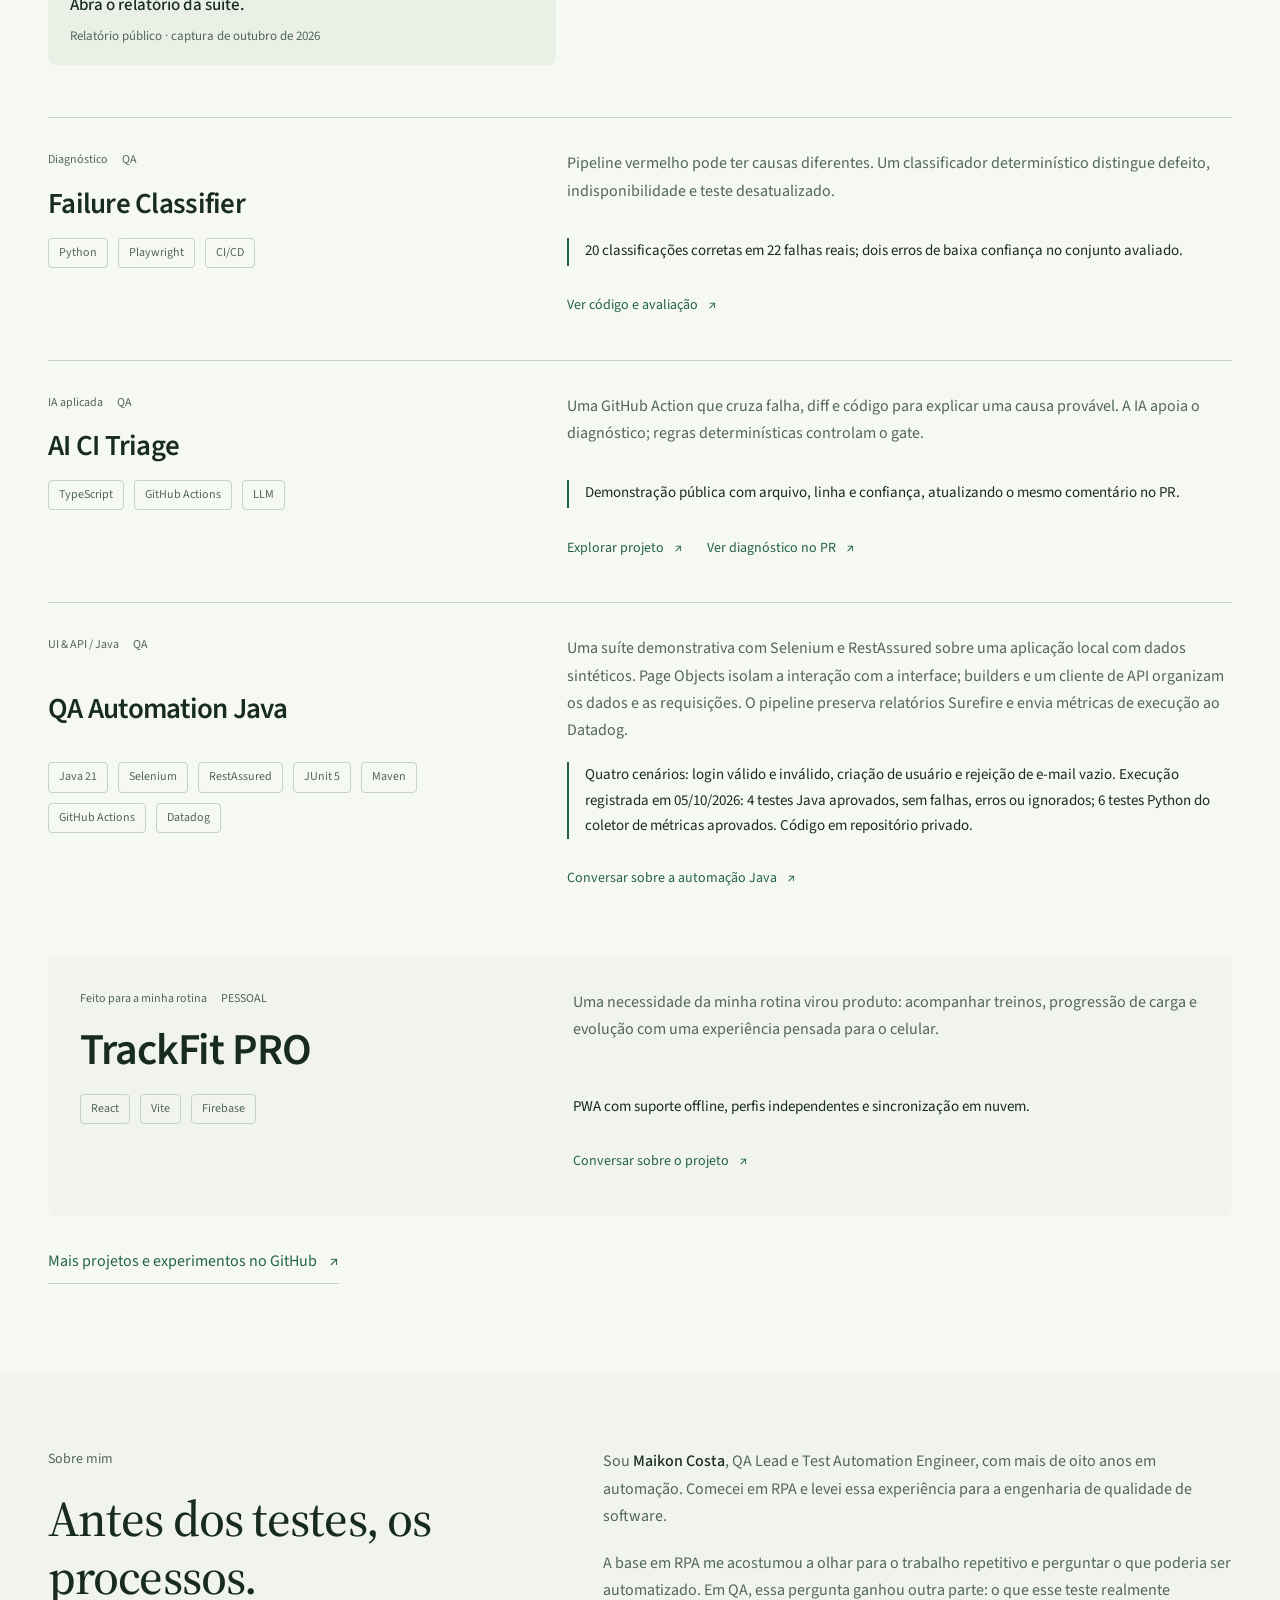
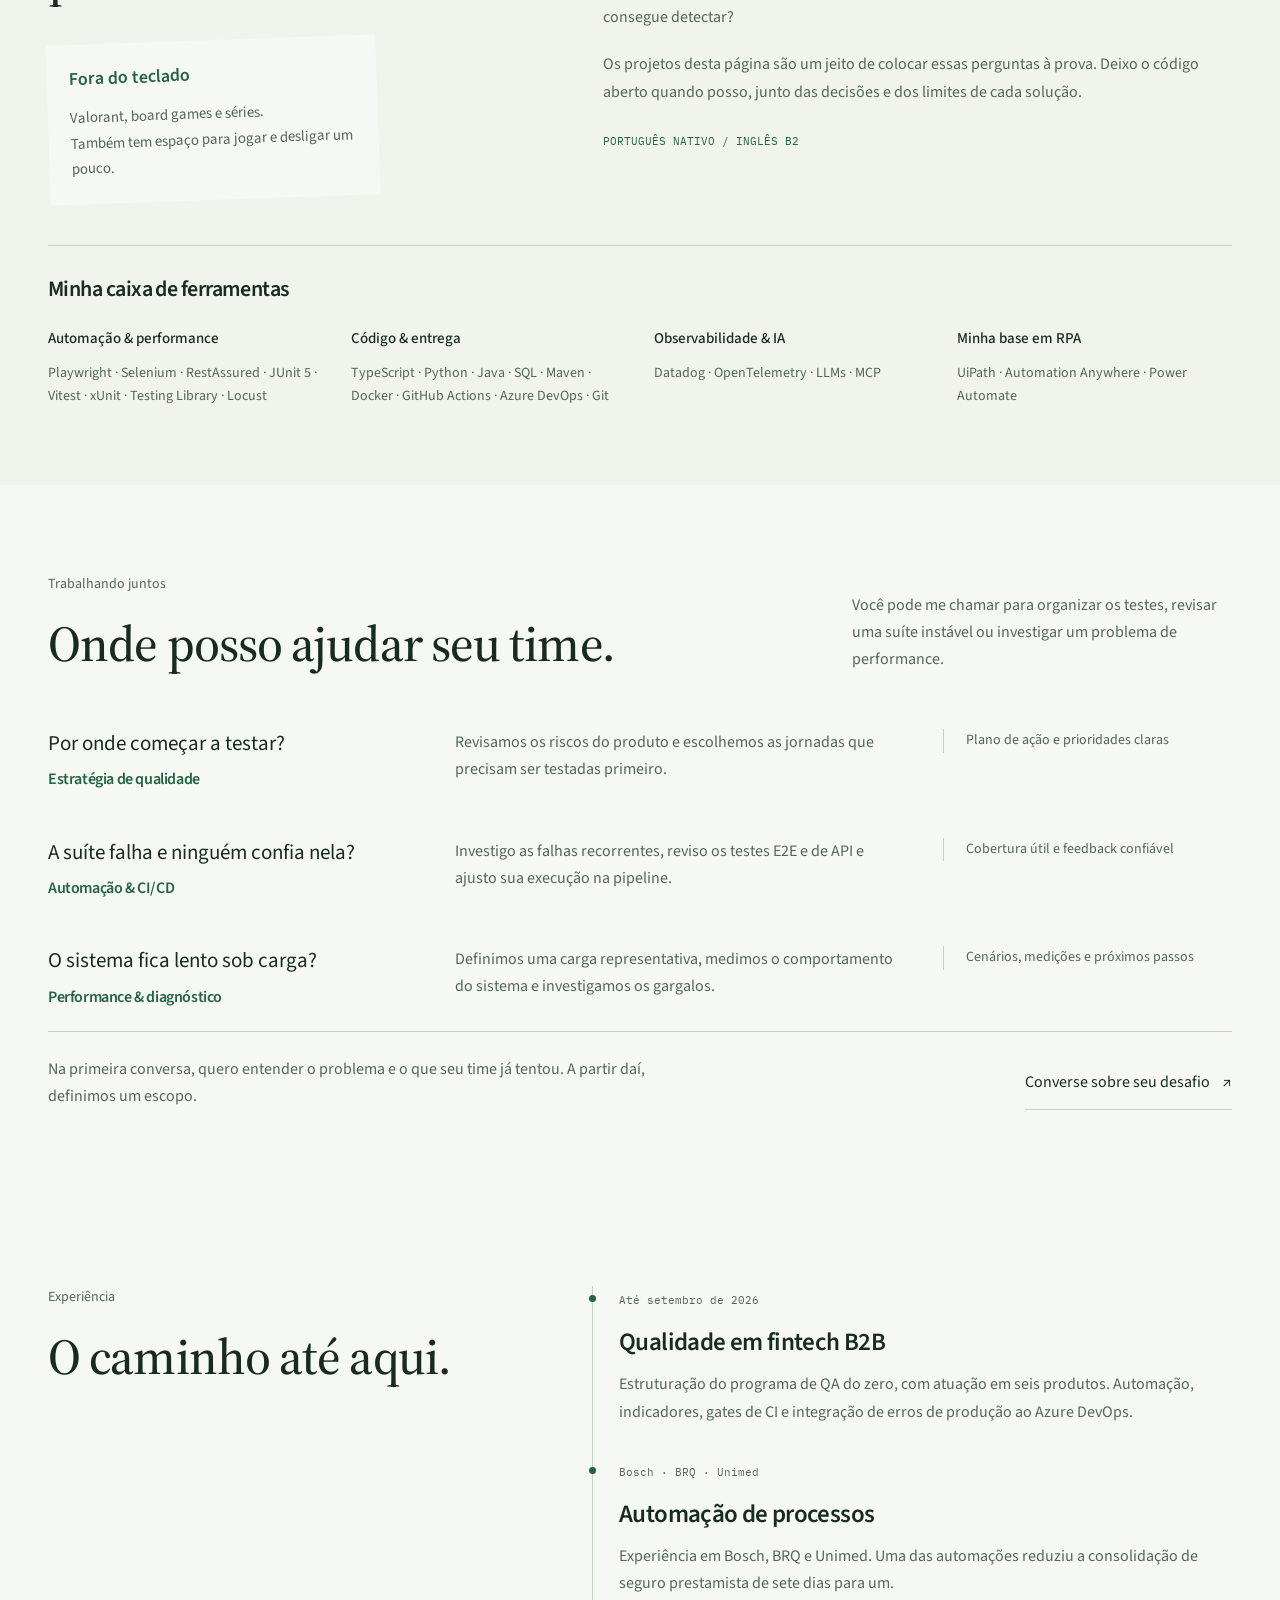
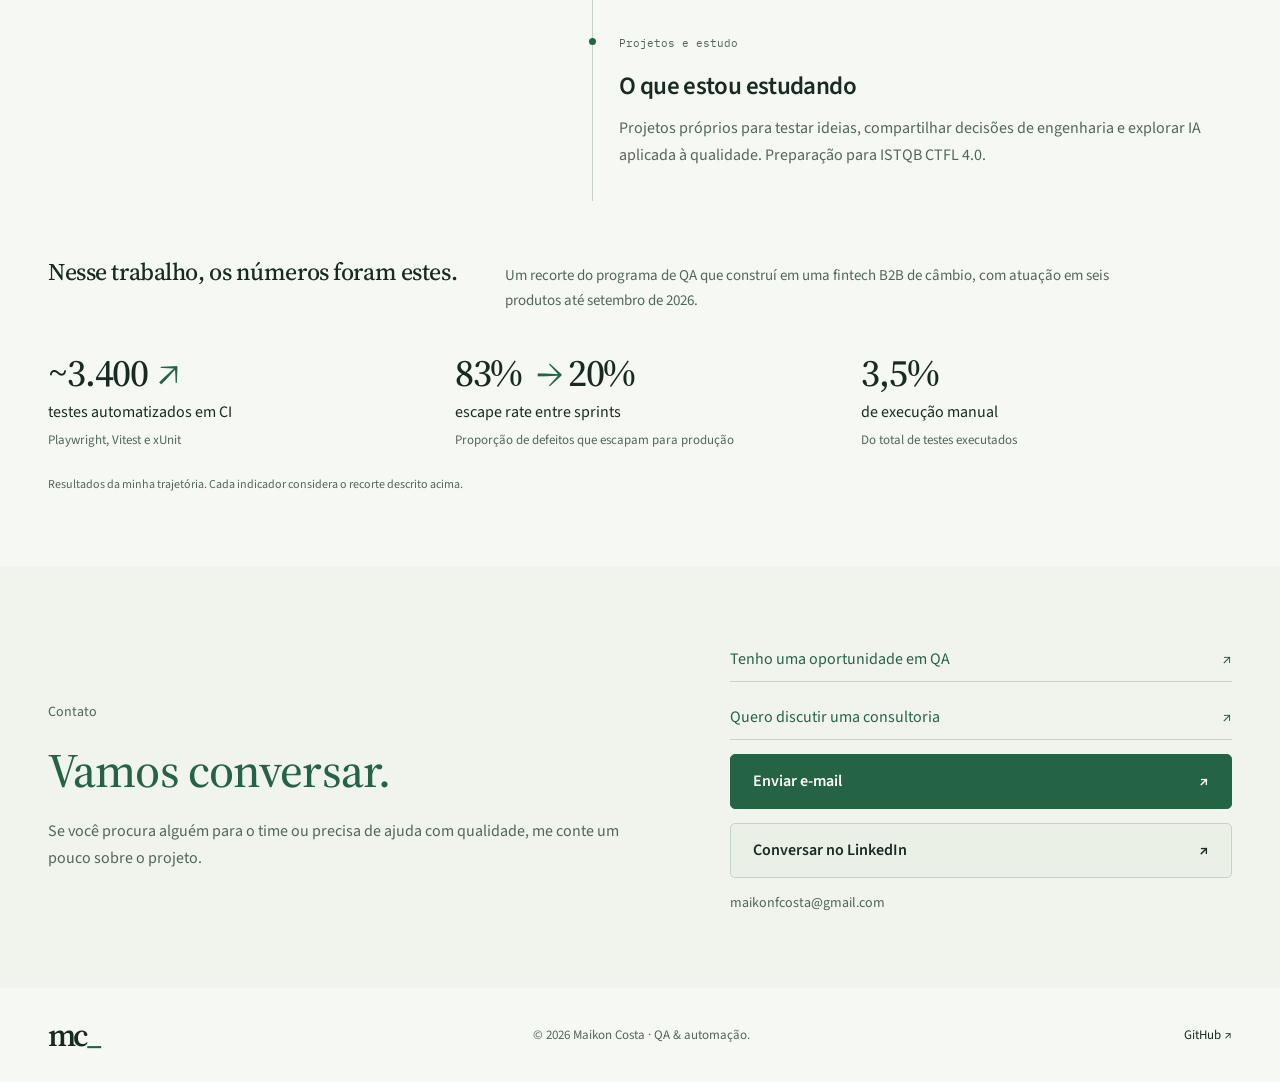
==== commit 43551c29: "feat: showcase Java QA automation and improve social metadata Add the private Java project's public " ====
--- a/index.html
+++ b/index.html
@@ -8,6 +8,18 @@
   <meta property="og:title" content="Maikon Costa — QA Lead & Test Automation Engineer">
   <meta property="og:description" content="Maikon Costa — QA Lead e Test Automation Engineer. Projetos, experiência e consultoria em qualidade de software.">
   <meta property="og:type" content="website">
+  <link rel="canonical" href="https://maikonfcosta.github.io/portfolio/">
+  <meta property="og:url" content="https://maikonfcosta.github.io/portfolio/">
+  <meta property="og:locale" content="pt_BR">
+  <meta property="og:image" content="https://maikonfcosta.github.io/portfolio/assets/social-preview.png">
+  <meta property="og:image:width" content="1200">
+  <meta property="og:image:height" content="630">
+  <meta property="og:image:alt" content="Maikon Costa, QA Lead e Test Automation Engineer">
+  <meta name="twitter:card" content="summary_large_image">
+  <meta name="twitter:title" content="Maikon Costa — QA Lead &amp; Test Automation Engineer">
+  <meta name="twitter:description" content="Projetos, experiência e consultoria em qualidade de software.">
+  <meta name="twitter:image" content="https://maikonfcosta.github.io/portfolio/assets/social-preview.png">
+  <meta name="twitter:image:alt" content="Maikon Costa, QA Lead e Test Automation Engineer">
   <title>Maikon Costa · QA, automação & consultoria</title>
   <link rel="icon" href="assets/favicon.svg" type="image/svg+xml">
   <script src="assets/preferences.js"></script>
@@ -60,7 +72,7 @@
 
     <section id="projetos" class="section container" aria-labelledby="projects-title">
       <div class="section-heading"><div><p class="eyebrow">Projetos</p><h2 id="projects-title">O que eu tenho construído.</h2></div><p>Alguns projetos nasceram de problemas de QA. Outro nasceu da minha rotina de treino. Aqui estão o código e as escolhas que fiz.</p></div>
-      <div class="project-toolbar"><div class="filters" role="group" aria-label="Filtrar projetos" hidden><button type="button" data-filter="all" aria-pressed="true">Todos</button><button type="button" data-filter="qa" aria-pressed="false">QA & automação</button><button type="button" data-filter="personal" aria-pressed="false">Pessoais</button></div><span id="project-count" class="mono muted" role="status" aria-live="polite">04 projetos</span></div>
+      <div class="project-toolbar"><div class="filters" role="group" aria-label="Filtrar projetos" hidden><button type="button" data-filter="all" aria-pressed="true">Todos</button><button type="button" data-filter="qa" aria-pressed="false">QA & automação</button><button type="button" data-filter="personal" aria-pressed="false">Pessoais</button></div><span id="project-count" class="mono muted" role="status" aria-live="polite">05 projetos</span></div>
       <div class="projects-grid">
         <article class="project-card featured-case" data-category="qa">
           <figure class="case-image"><img src="assets/evidence/conduit-journey.webp" width="960" height="675" loading="lazy" alt="Artigo publicado no Conduit durante uma execução E2E"><figcaption>Jornada real gravada pela suíte · ambiente de demonstração</figcaption></figure>      <a class="work-preview" href="https://maikonfcosta.github.io/playwright-reference-suite/" aria-label="Abrir relatório público da suíte Playwright">
@@ -76,6 +88,16 @@
         <article class="project-card" data-category="qa">
           <div class="project-content"><div class="project-meta"><span>IA aplicada</span><span>QA</span></div><h3>AI CI Triage</h3><p>Uma GitHub Action que cruza falha, diff e código para explicar uma causa provável. A IA apoia o diagnóstico; regras determinísticas controlam o gate.</p><p class="project-proof">Demonstração pública com arquivo, linha e confiança, atualizando o mesmo comentário no PR.</p><ul class="tags" aria-label="Tecnologias"><li>TypeScript</li><li>GitHub Actions</li><li>LLM</li></ul><div class="project-links"><a href="https://github.com/maikonfcosta/ai-ci-triage">Explorar projeto <span aria-hidden="true">↗</span></a><a href="https://github.com/maikonfcosta/playwright-reference-suite/pull/1#issuecomment-5896070196">Ver diagnóstico no PR <span aria-hidden="true">↗</span></a></div></div>
         </article>
+        <article id="qa-automation-java" class="project-card" data-category="qa">
+          <div class="project-content">
+            <div class="project-meta"><span>UI &amp; API / Java</span><span>QA</span></div>
+            <h3>QA Automation Java</h3>
+            <p>Uma suíte demonstrativa com Selenium e RestAssured sobre uma aplicação local com dados sintéticos. Page Objects isolam a interação com a interface; builders e um cliente de API organizam os dados e as requisições. O pipeline preserva relatórios Surefire e envia métricas de execução ao Datadog.</p>
+            <p class="project-proof">Quatro cenários: login válido e inválido, criação de usuário e rejeição de e-mail vazio. Execução registrada em 05/10/2026: 4 testes Java aprovados, sem falhas, erros ou ignorados; 6 testes Python do coletor de métricas aprovados. Código em repositório privado.</p>
+            <ul class="tags" aria-label="Tecnologias"><li>Java 21</li><li>Selenium</li><li>RestAssured</li><li>JUnit 5</li><li>Maven</li><li>GitHub Actions</li><li>Datadog</li></ul>
+            <div class="project-links"><a href="mailto:maikonfcosta@gmail.com?subject=Quero%20conhecer%20o%20QA%20Automation%20Java">Conversar sobre a automação Java <span aria-hidden="true">↗</span></a></div>
+          </div>
+        </article>
         <article class="project-card" data-category="personal">
           <div class="project-content"><div class="project-meta"><span>Feito para a minha rotina</span><span>PESSOAL</span></div><h3>TrackFit PRO</h3><p>Uma necessidade da minha rotina virou produto: acompanhar treinos, progressão de carga e evolução com uma experiência pensada para o celular.</p><p class="project-proof">PWA com suporte offline, perfis independentes e sincronização em nuvem.</p><ul class="tags" aria-label="Tecnologias"><li>React</li><li>Vite</li><li>Firebase</li></ul><div class="project-links"><a href="mailto:maikonfcosta@gmail.com?subject=Quero%20conhecer%20o%20TrackFit%20PRO">Conversar sobre o projeto <span aria-hidden="true">↗</span></a></div></div>
         </article>
@@ -86,7 +108,7 @@
     <section id="sobre" class="about-section section" aria-labelledby="about-title"><div class="container about-grid">
       <div><p class="eyebrow">Sobre mim</p><h2 id="about-title">Antes dos testes, os processos.</h2><div class="personal-note"><span class="mono">Fora do teclado</span><p>Valorant, board games e séries.<br>Também tem espaço para jogar e desligar um pouco.</p></div></div>
       <div class="about-copy"><p>Sou <strong>Maikon Costa</strong>, QA Lead e Test Automation Engineer, com mais de oito anos em automação. Comecei em RPA e levei essa experiência para a engenharia de qualidade de software.</p><p>A base em RPA me acostumou a olhar para o trabalho repetitivo e perguntar o que poderia ser automatizado. Em QA, essa pergunta ganhou outra parte: o que esse teste realmente consegue detectar?</p><p>Os projetos desta página são um jeito de colocar essas perguntas à prova. Deixo o código aberto quando posso, junto das decisões e dos limites de cada solução.</p><div class="language-note mono">PORTUGUÊS NATIVO <span aria-hidden="true">/</span> INGLÊS B2</div></div>
-      <div class="toolbox"><h3>Minha caixa de ferramentas</h3><div class="toolbox-grid"><div><h4>Automação & performance</h4><p>Playwright · Vitest · xUnit · Testing Library · Locust</p></div><div><h4>Código & entrega</h4><p>TypeScript · Python · SQL · Docker · Azure DevOps · Git</p></div><div><h4>Observabilidade & IA</h4><p>Datadog · OpenTelemetry · LLMs · MCP</p></div><div><h4>Minha base em RPA</h4><p>UiPath · Automation Anywhere · Power Automate</p></div></div></div>
+      <div class="toolbox"><h3>Minha caixa de ferramentas</h3><div class="toolbox-grid"><div><h4>Automação & performance</h4><p>Playwright · Selenium · RestAssured · JUnit 5 · Vitest · xUnit · Testing Library · Locust</p></div><div><h4>Código & entrega</h4><p>TypeScript · Python · Java · SQL · Maven · Docker · GitHub Actions · Azure DevOps · Git</p></div><div><h4>Observabilidade & IA</h4><p>Datadog · OpenTelemetry · LLMs · MCP</p></div><div><h4>Minha base em RPA</h4><p>UiPath · Automation Anywhere · Power Automate</p></div></div></div>
     </div></section>
 
     <section id="consultoria" class="section container" aria-labelledby="consulting-title">
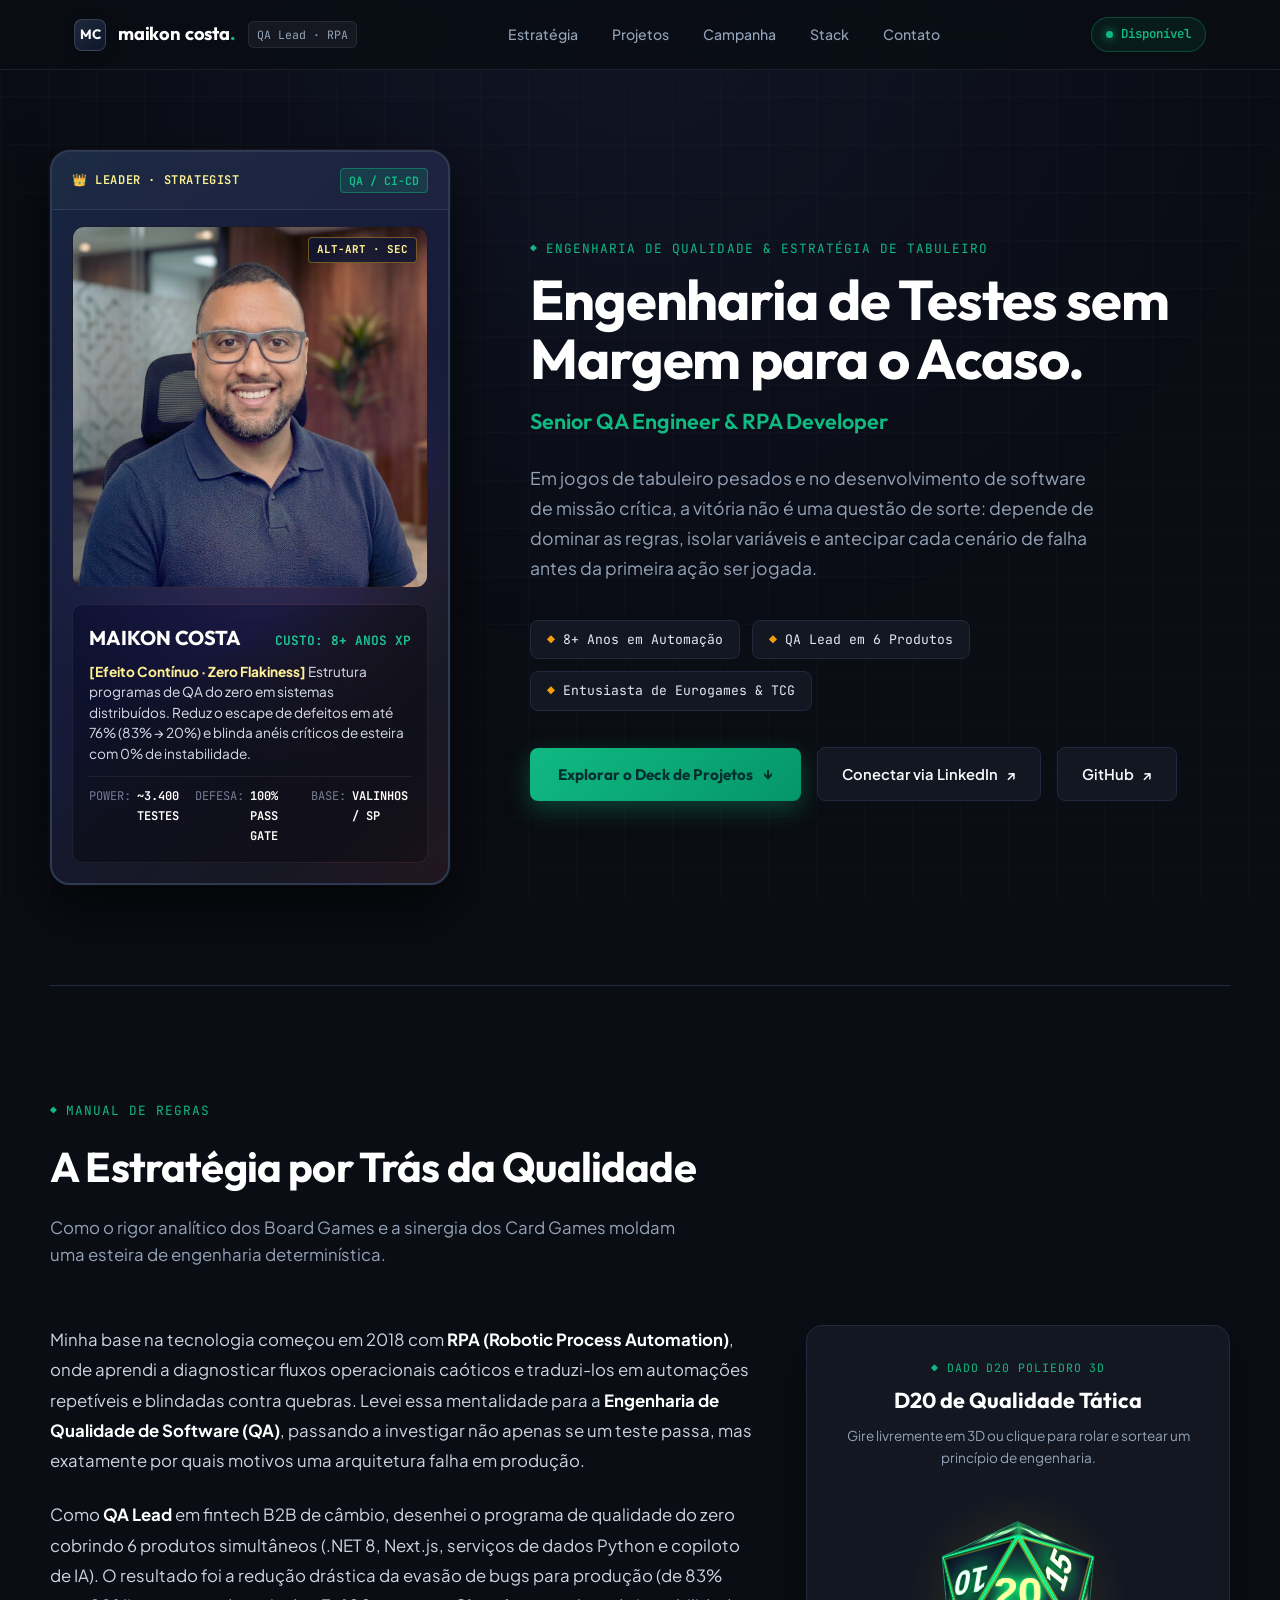
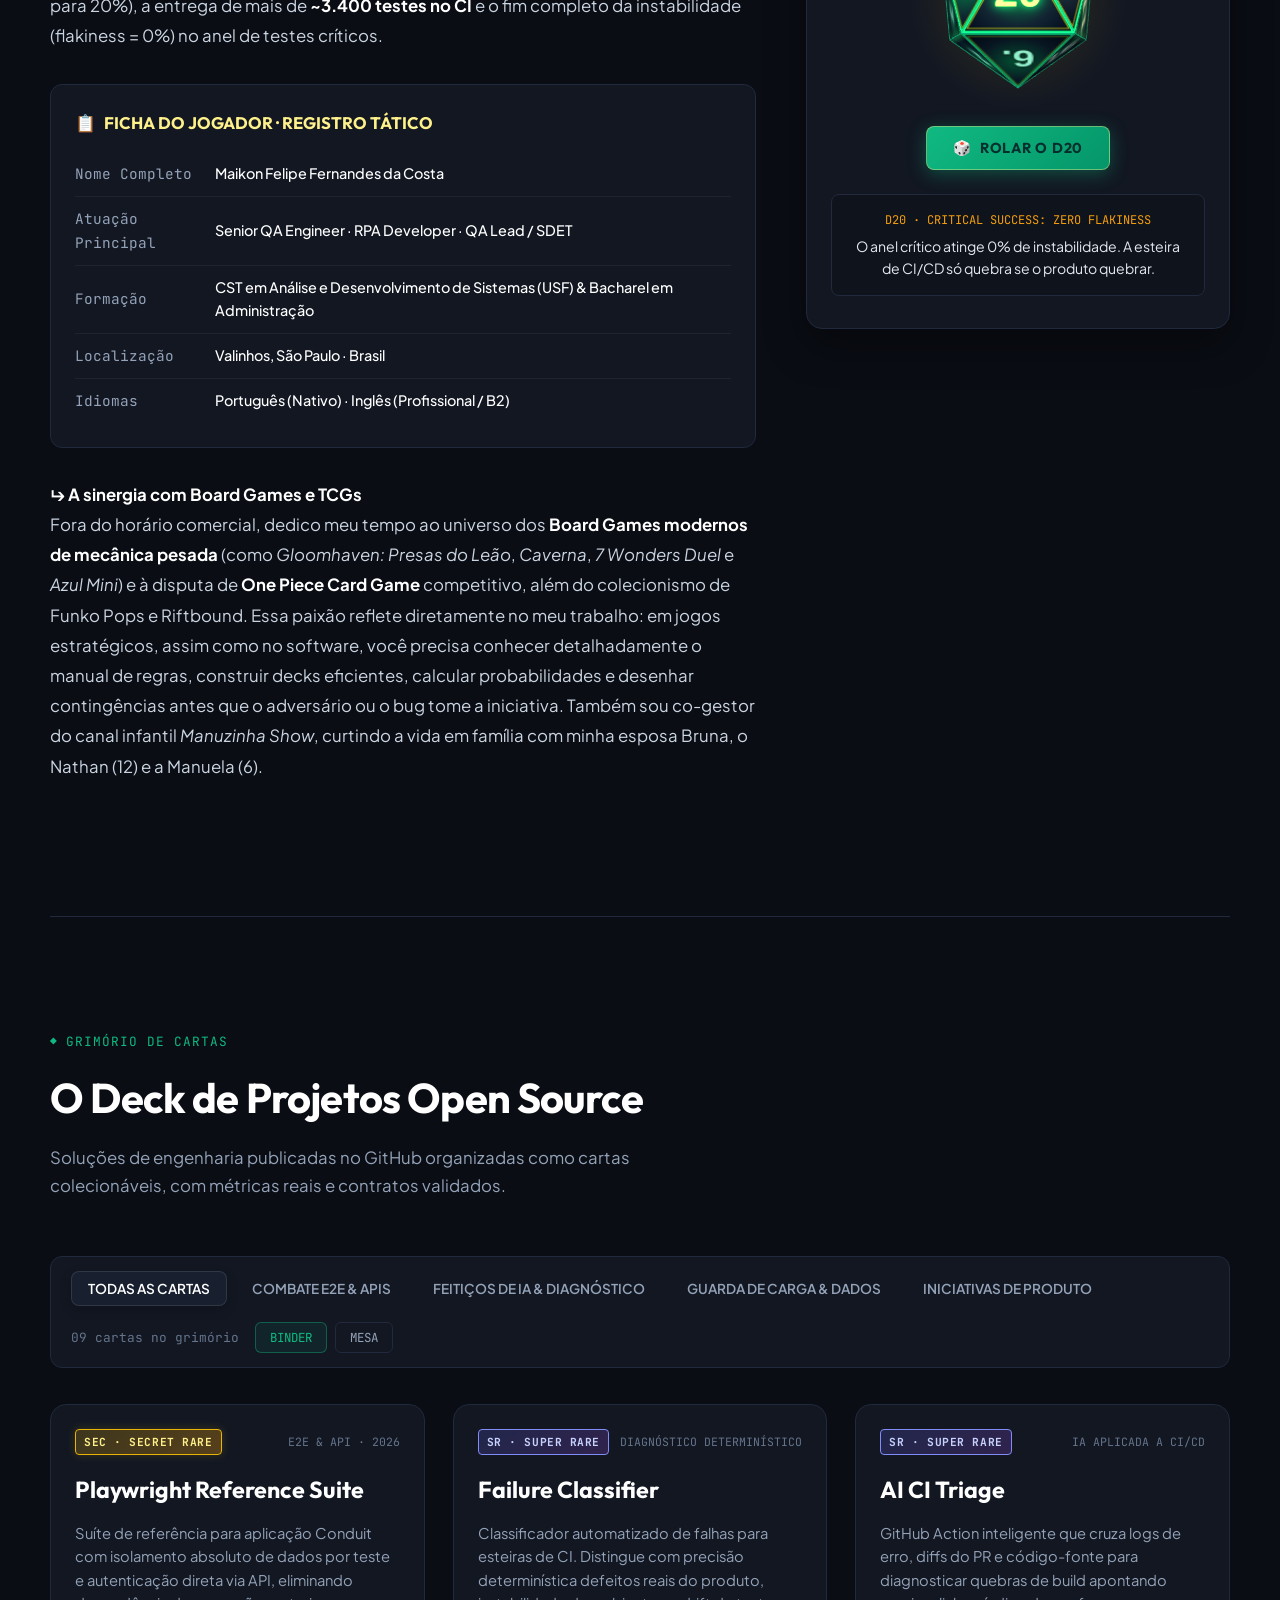
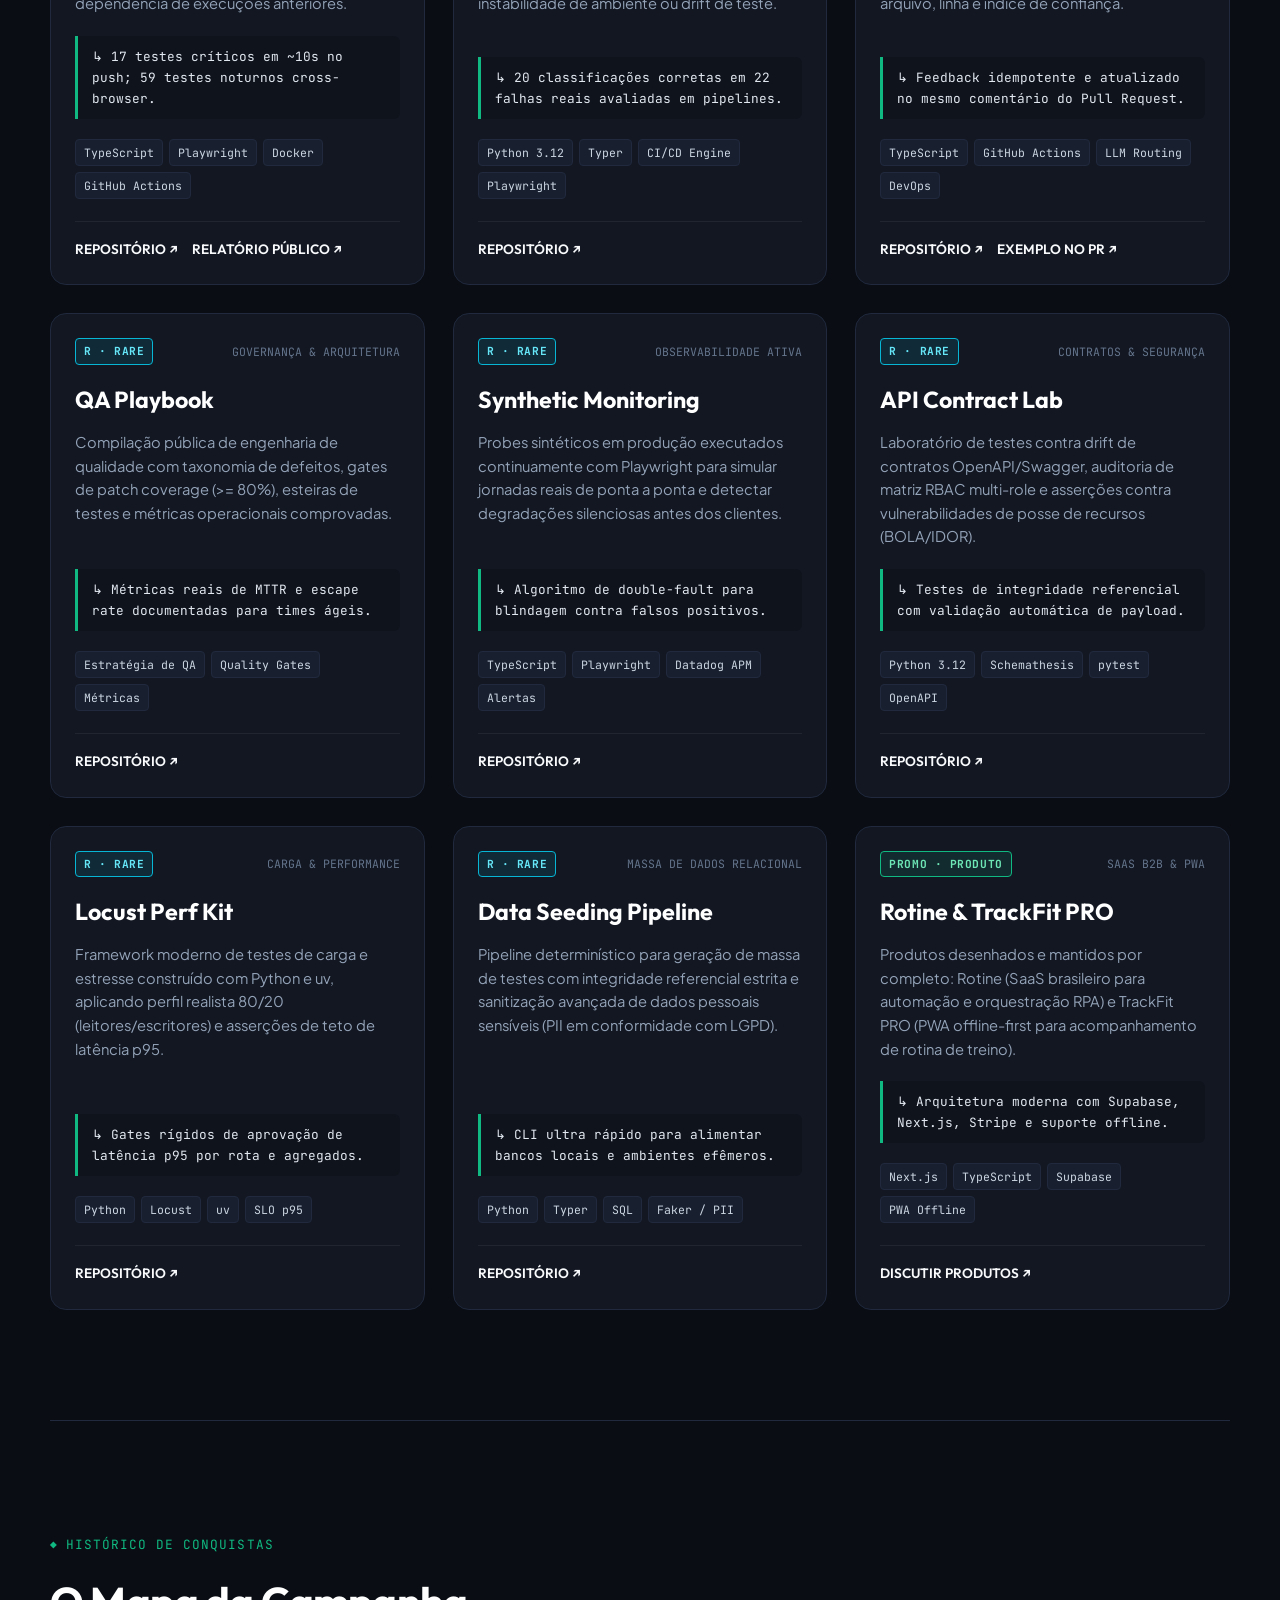
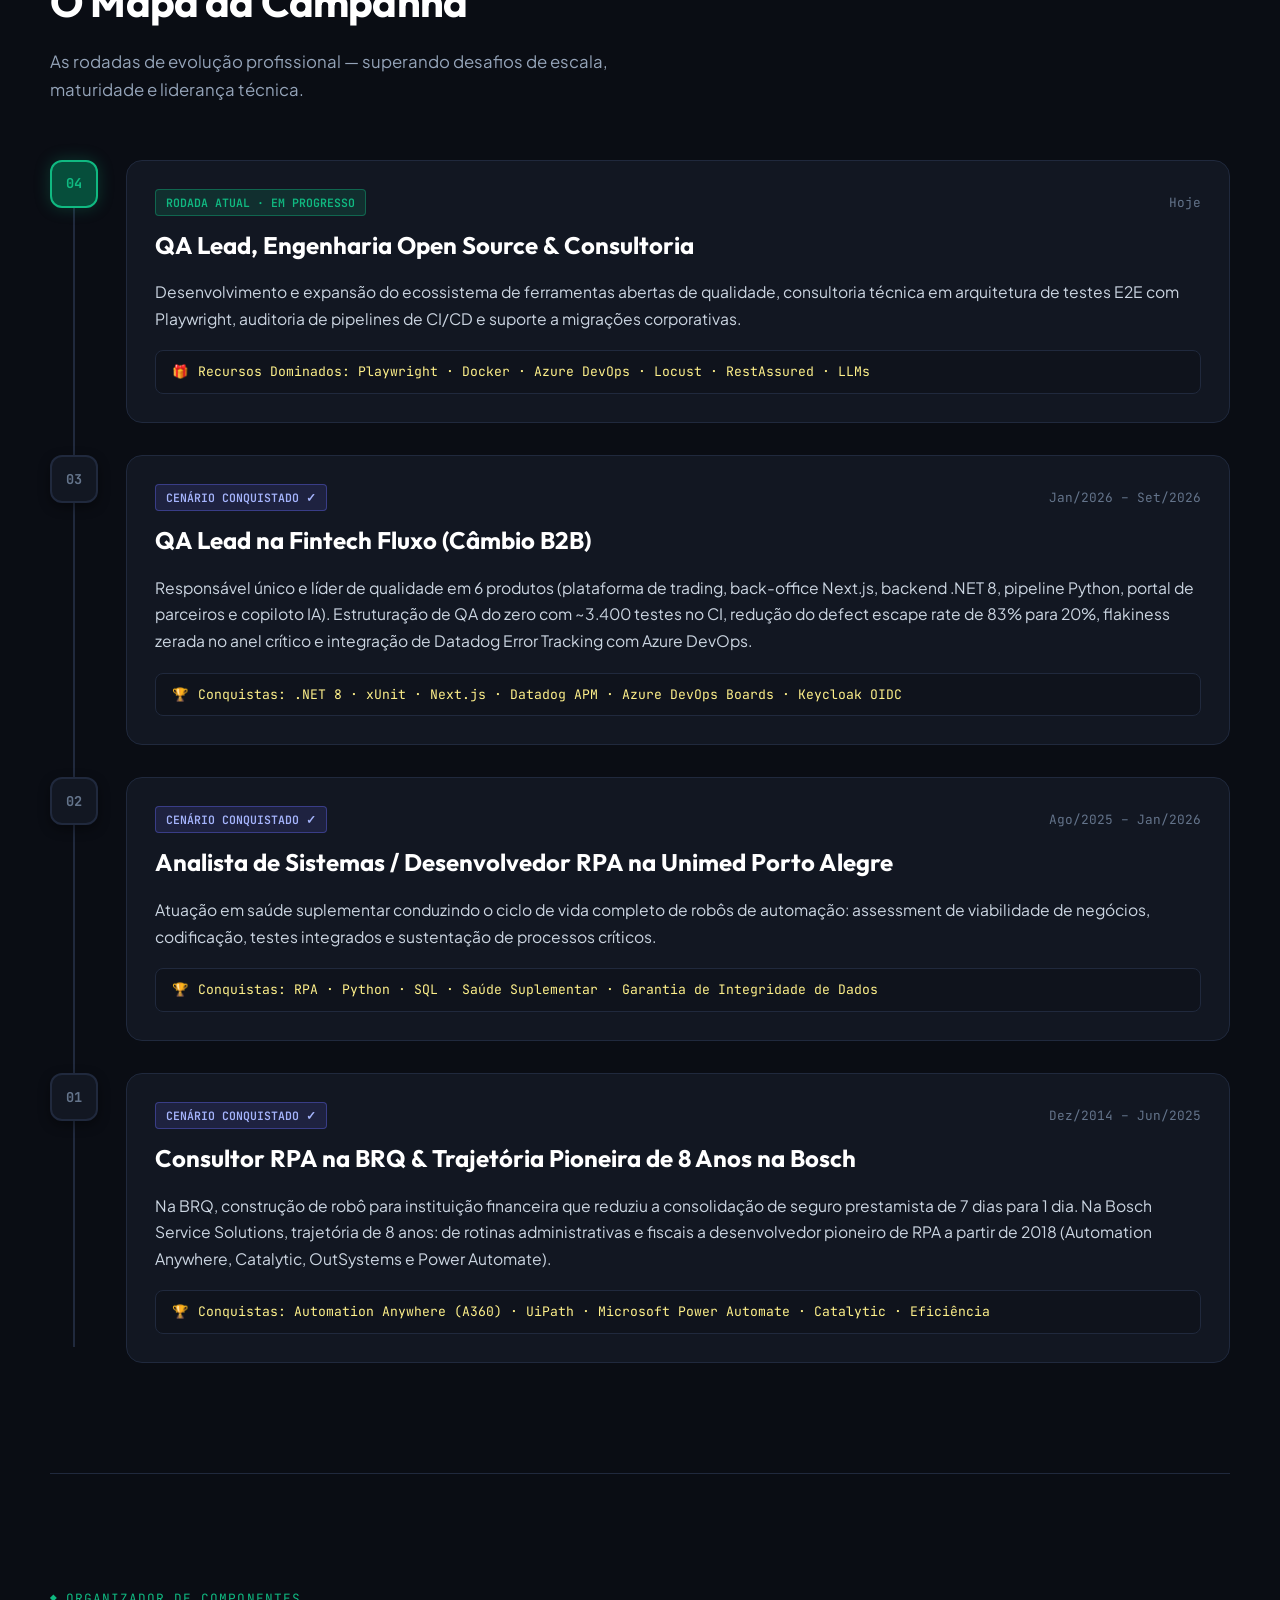
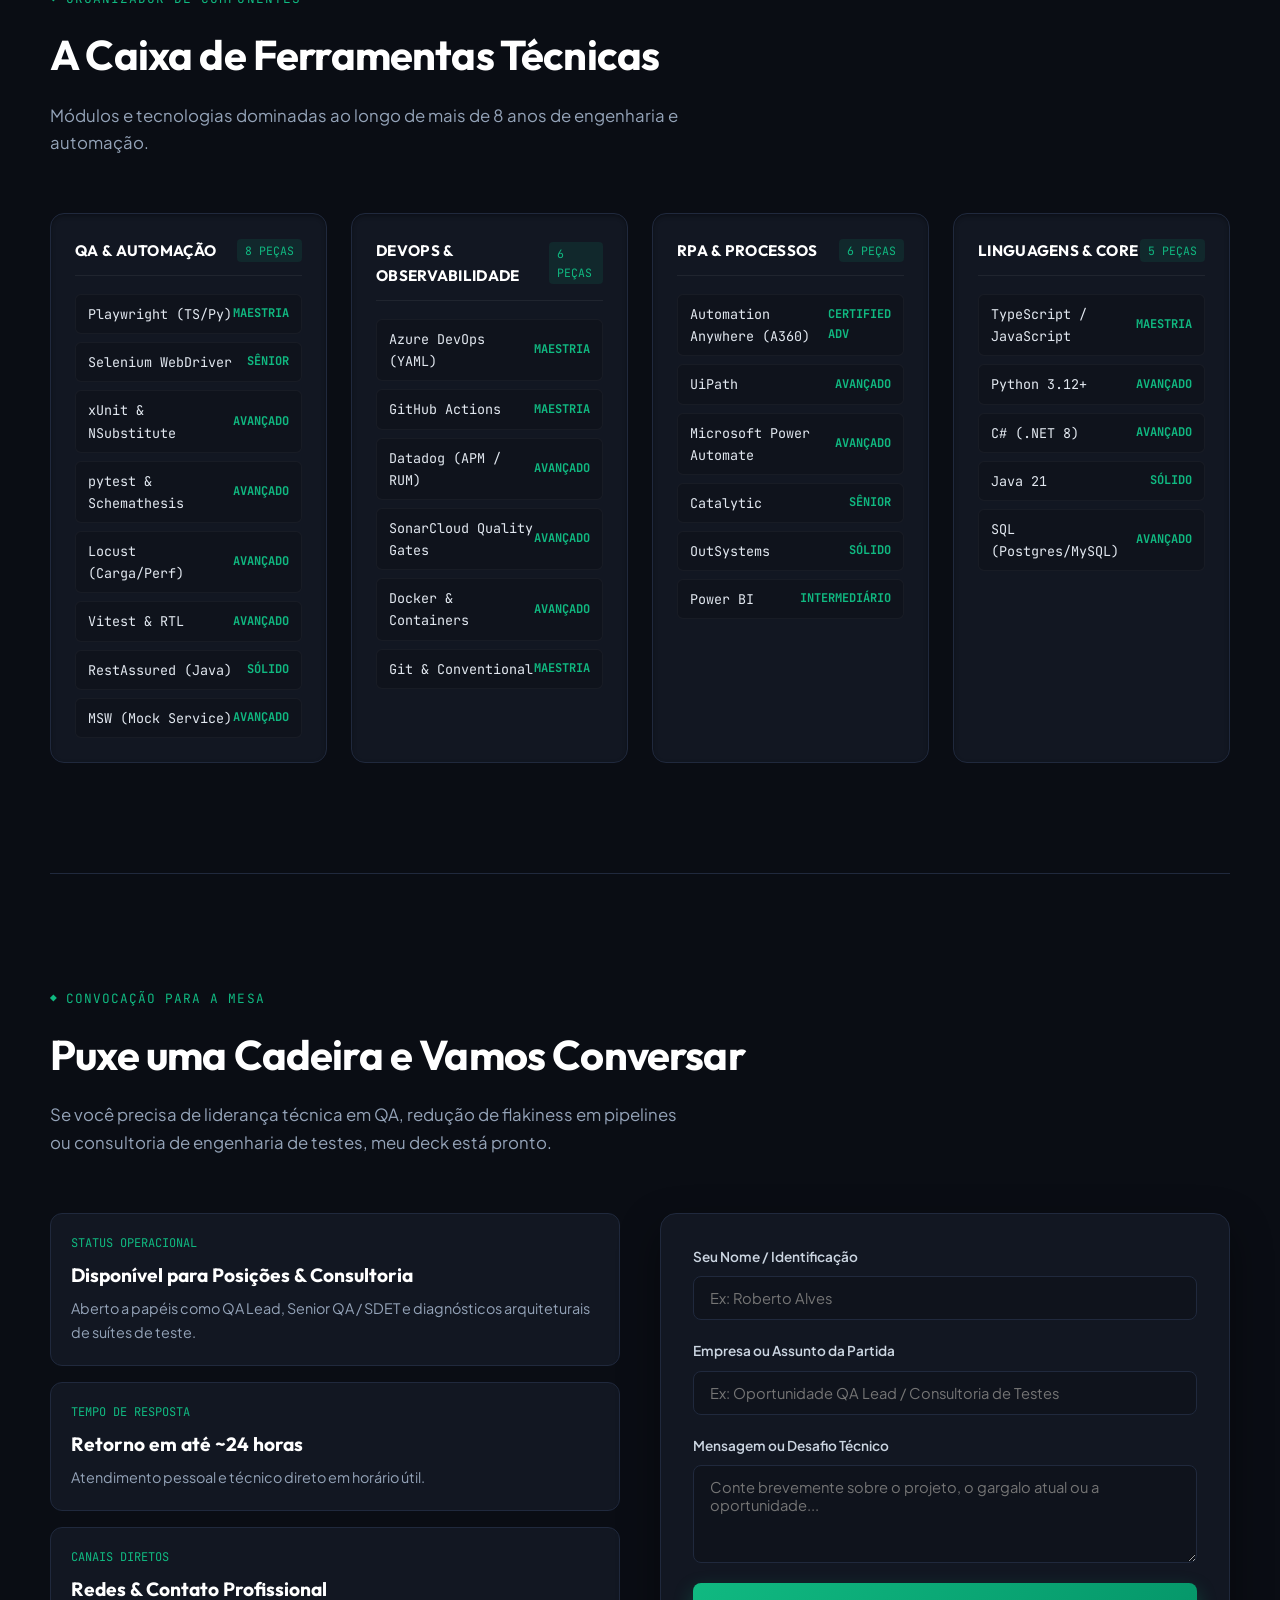
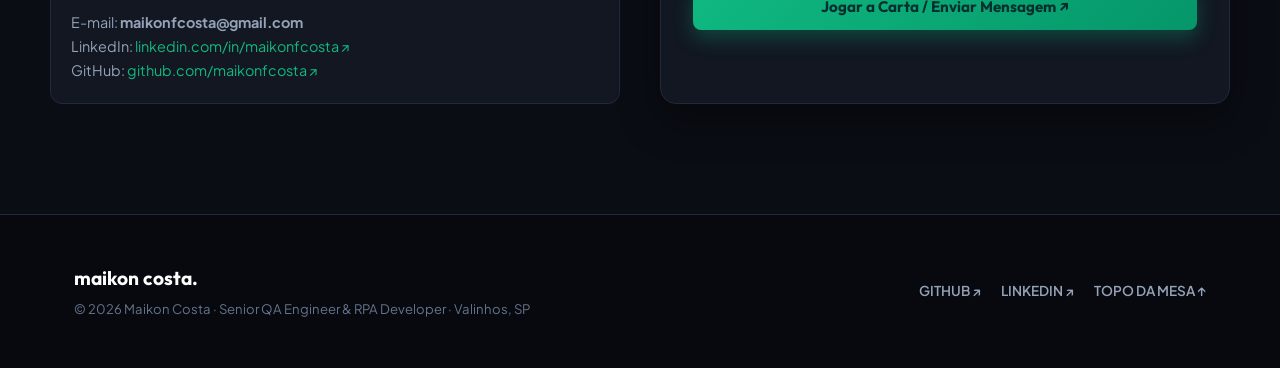
==== commit e5d0726f: "feat(portfolio): overhaul portfolio with modern board game and TCG aesthetic - Redesign layout with " ====
--- a/index.html
+++ b/index.html
@@ -3,136 +3,729 @@
 <head>
   <meta charset="utf-8">
   <meta name="viewport" content="width=device-width, initial-scale=1">
-  <meta name="theme-color" content="#111715">
-  <meta name="description" content="Maikon Costa — QA Lead e Test Automation Engineer. Automação E2E, performance, estratégia de qualidade, consultoria e projetos pessoais.">
-  <meta property="og:title" content="Maikon Costa — QA Lead & Test Automation Engineer">
-  <meta property="og:description" content="Maikon Costa — QA Lead e Test Automation Engineer. Projetos, experiência e consultoria em qualidade de software.">
+  <meta name="theme-color" content="#0a0d14">
+  <title>Maikon Costa · Senior QA Engineer & RPA Developer</title>
+
+  <meta name="description" content="Portfólio de Maikon Costa: Senior QA Engineer, RPA Developer e Estrategista de Testes. Engenharia de qualidade, automação E2E, performance e mentalidade de Board Games modernos.">
+  <meta property="og:title" content="Maikon Costa · Senior QA Engineer & RPA Developer">
+  <meta property="og:description" content="Engenharia de testes determinística, esteiras de CI/CD resilientes e estratégia de qualidade inspirada em Board Games e TCG.">
   <meta property="og:type" content="website">
+  <meta property="og:url" content="https://maikonfcosta.github.io/portfolio/">
+  <meta property="og:image" content="https://maikonfcosta.github.io/portfolio/assets/social-preview.png">
   <link rel="canonical" href="https://maikonfcosta.github.io/portfolio/">
-  <meta property="og:url" content="https://maikonfcosta.github.io/portfolio/">
-  <meta property="og:locale" content="pt_BR">
-  <meta property="og:image" content="https://maikonfcosta.github.io/portfolio/assets/social-preview.png">
-  <meta property="og:image:width" content="1200">
-  <meta property="og:image:height" content="630">
-  <meta property="og:image:alt" content="Maikon Costa, QA Lead e Test Automation Engineer">
-  <meta name="twitter:card" content="summary_large_image">
-  <meta name="twitter:title" content="Maikon Costa — QA Lead &amp; Test Automation Engineer">
-  <meta name="twitter:description" content="Projetos, experiência e consultoria em qualidade de software.">
-  <meta name="twitter:image" content="https://maikonfcosta.github.io/portfolio/assets/social-preview.png">
-  <meta name="twitter:image:alt" content="Maikon Costa, QA Lead e Test Automation Engineer">
-  <title>Maikon Costa · QA, automação & consultoria</title>
   <link rel="icon" href="assets/favicon.svg" type="image/svg+xml">
-  <script src="assets/preferences.js"></script>
-  <link rel="stylesheet" href="assets/professional.css?v=20261002-circle">
-  <script src="assets/locales.js" defer></script>
-  <script src="assets/main.js" defer></script>
+
+  <!-- Google Fonts: Outfit (Display) / Plus Jakarta Sans (Body) / JetBrains Mono (Code & Stats) -->
+  <link rel="preconnect" href="https://fonts.googleapis.com">
+  <link rel="preconnect" href="https://fonts.gstatic.com" crossorigin>
+  <link href="https://fonts.googleapis.com/css2?family=JetBrains+Mono:wght@400;500;600;700&family=Outfit:wght@500;600;700;800&family=Plus+Jakarta+Sans:wght@400;500;600;700&display=swap" rel="stylesheet">
+
+  <link rel="stylesheet" href="assets/tcg.css?v=20261103-v3">
+  <script src="assets/three.min.js"></script>
+  <script src="assets/tcg.js?v=20261103-v3" defer></script>
 </head>
 <body>
-  <a class="skip-link" href="#conteudo">Pular para o conteúdo</a>
+
+  <!-- ========================================================================
+       HEADER / NAVBAR DA MESA
+       ======================================================================== -->
   <header class="site-header">
     <div class="container header-inner">
-      <a class="wordmark" href="#inicio" aria-label="Maikon Costa, início">mc<span aria-hidden="true">_</span></a>
-      <nav id="navigation" aria-label="Navegação principal">
-        <a href="#projetos">Projetos</a><a href="#sobre">Sobre</a><a href="#consultoria">Consultoria</a><a href="#contato" class="nav-contact">Vamos conversar <span aria-hidden="true">↗</span></a>
+      <a class="brand-link" href="#mesa" aria-label="Maikon Costa - Início">
+        <div class="brand-emblem">MC</div>
+        <span class="brand-name">maikon costa<span class="brand-dot">.</span></span>
+        <span class="brand-tag">QA Lead · RPA</span>
+      </a>
+
+      <nav class="nav-deck" aria-label="Navegação da Mesa">
+        <a href="#estrategia" class="nav-item">Estratégia</a>
+        <a href="#deck" class="nav-item">Projetos</a>
+        <a href="#campanha" class="nav-item">Campanha</a>
+        <a href="#componentes" class="nav-item">Stack</a>
+        <a href="#convocacao" class="nav-item">Contato</a>
       </nav>
-      <div class="header-tools" hidden>
-        <div class="language-switch" role="group" aria-label="Idioma do site">
-          <button type="button" data-language="pt" aria-label="Português" aria-pressed="true">PT</button>
-          <button type="button" data-language="en" aria-label="English" aria-pressed="false">EN</button>
-        </div>
-        <button type="button" class="theme-toggle" aria-label="Ativar tema claro" aria-pressed="false">
-          <svg class="sun-icon" width="20" height="20" viewBox="0 0 24 24" fill="none" stroke="currentColor" stroke-width="1.5" aria-hidden="true"><circle cx="12" cy="12" r="4"/><path d="M12 2v2m0 16v2M2 12h2m16 0h2M4.9 4.9l1.4 1.4m11.4 11.4 1.4 1.4M4.9 19.1l1.4-1.4M17.7 6.3l1.4-1.4"/></svg>
-          <svg class="moon-icon" width="20" height="20" viewBox="0 0 24 24" fill="none" stroke="currentColor" stroke-width="1.5" aria-hidden="true"><path d="M20.5 14.5A8.7 8.7 0 0 1 9.5 3.5a8.8 8.8 0 1 0 11 11Z"/></svg>
-        </button>
-      </div>
-      <button class="menu-toggle" aria-label="Menu de navegação" aria-controls="navigation" aria-expanded="false" hidden><span>Menu</span><svg width="20" height="20" viewBox="0 0 24 24" fill="none" stroke="currentColor" stroke-width="1.5" aria-hidden="true"><path d="M4 8h16M4 16h16"/></svg></button>
+
+      <div class="status-pill">
+        <span class="status-pip" aria-hidden="true"></span>
+        <span class="status-text">Disponível</span>
+      </div>
     </div>
   </header>
-  <main id="conteudo" tabindex="-1">
-    <section class="hero container" id="inicio" aria-labelledby="hero-title">
-      <div class="hero-copy">
-        <p class="hero-greeting">Oi, eu sou o</p>
-        <h1 id="hero-title">Maikon <span>Costa</span></h1>
-        <p class="hero-role">QA Lead · Test Automation Engineer</p>
-        <p class="hero-experience">8+ anos em automação, incluindo RPA.</p>
-      </div>
-      <figure class="hero-portrait">
-        <img src="assets/maikon-costa.webp" width="1024" height="1024" alt="Maikon Costa, QA Lead e Test Automation Engineer" fetchpriority="high">
-      </figure>
-      <div class="hero-introduction">
-        <p class="hero-description">Eu testo software e investigo por que ele falha.</p>
-        <p>Comecei automatizando processos com RPA. Hoje trabalho com testes, performance e o diagnóstico das falhas que aparecem pelo caminho.</p>
-        <div class="hero-actions"><a class="button primary" href="#projetos">Veja o que tenho feito <span aria-hidden="true">↘</span></a><a class="text-link" href="https://www.linkedin.com/in/maikonfcosta/">LinkedIn <span aria-hidden="true">↗</span></a></div>
-        <p class="availability"><span class="status-dot" aria-hidden="true"></span>Aberto a vagas em QA / SDET e projetos de consultoria.</p>
-      </div>
-      <div class="hero-bottom"><a href="#sobre">Um pouco sobre mim <span aria-hidden="true">↓</span></a></div>
+
+  <main id="mesa">
+
+    <!-- ========================================================================
+         HERO / A CARTA LÍDER 3D (FOIL / ALT-ART)
+         ======================================================================== -->
+    <section class="hero-tabletop container">
+      <div class="hero-grid">
+
+        <!-- Carta Líder com Física 3D Tilt -->
+        <div class="tcg-card-perspective">
+          <div class="leader-card-3d" id="leaderCard">
+            <div class="foil-glare"></div>
+
+            <div class="leader-card-header">
+              <span class="leader-type-tag">👑 LEADER · STRATEGIST</span>
+              <span class="leader-attribute">QA / CI-CD</span>
+            </div>
+
+            <div class="card-art-frame">
+              <img class="card-art-img" src="assets/maikon-costa.webp" alt="Maikon Costa - Leader Card" width="360" height="360" fetchpriority="high">
+              <span class="card-rarity-ribbon">ALT-ART · SEC</span>
+            </div>
+
+            <div class="card-rules-box">
+              <div class="card-title-row">
+                <h3>MAIKON COSTA</h3>
+                <span class="card-cost">CUSTO: 8+ ANOS XP</span>
+              </div>
+
+              <p class="card-effect-text">
+                <strong>[Efeito Contínuo · Zero Flakiness]</strong> Estrutura programas de QA do zero em sistemas distribuídos. Reduz o escape de defeitos em até 76% (83% → 20%) e blinda anéis críticos de esteira com 0% de instabilidade.
+              </p>
+
+              <div class="card-stats-bottom">
+                <div class="stat-group">
+                  <span class="stat-lbl">POWER:</span>
+                  <span class="stat-num">~3.400 TESTES</span>
+                </div>
+                <div class="stat-group">
+                  <span class="stat-lbl">DEFESA:</span>
+                  <span class="stat-num">100% PASS GATE</span>
+                </div>
+                <div class="stat-group">
+                  <span class="stat-lbl">BASE:</span>
+                  <span class="stat-num">VALINHOS / SP</span>
+                </div>
+              </div>
+            </div>
+          </div>
+        </div>
+
+        <!-- Conteúdo do Hero -->
+        <div class="hero-content">
+          <span class="section-eyebrow">Engenharia de Qualidade &amp; Estratégia de Tabuleiro</span>
+          <h1>Engenharia de Testes sem Margem para o Acaso.</h1>
+          <p class="hero-subtitle">Senior QA Engineer &amp; RPA Developer</p>
+
+          <p class="hero-lead-text">
+            Em jogos de tabuleiro pesados e no desenvolvimento de software de missão crítica, a vitória não é uma questão de sorte: depende de dominar as regras, isolar variáveis e antecipar cada cenário de falha antes da primeira ação ser jogada.
+          </p>
+
+          <div class="hero-badges-row">
+            <div class="trait-badge"><span class="badge-icon">◆</span> 8+ Anos em Automação</div>
+            <div class="trait-badge"><span class="badge-icon">◆</span> QA Lead em 6 Produtos</div>
+            <div class="trait-badge"><span class="badge-icon">◆</span> Entusiasta de Eurogames &amp; TCG</div>
+          </div>
+
+          <div class="hero-cta-group">
+            <a href="#deck" class="btn-primary-play">
+              Explorar o Deck de Projetos <span>↓</span>
+            </a>
+            <a href="https://www.linkedin.com/in/maikonfcosta" target="_blank" rel="noreferrer" class="btn-secondary-deck">
+              Conectar via LinkedIn <span>↗</span>
+            </a>
+            <a href="https://github.com/maikonfcosta" target="_blank" rel="noreferrer" class="btn-secondary-deck">
+              GitHub <span>↗</span>
+            </a>
+          </div>
+        </div>
+
+      </div>
     </section>
 
-
-
-    <section id="projetos" class="section container" aria-labelledby="projects-title">
-      <div class="section-heading"><div><p class="eyebrow">Projetos</p><h2 id="projects-title">O que eu tenho construído.</h2></div><p>Alguns projetos nasceram de problemas de QA. Outro nasceu da minha rotina de treino. Aqui estão o código e as escolhas que fiz.</p></div>
-      <div class="project-toolbar"><div class="filters" role="group" aria-label="Filtrar projetos" hidden><button type="button" data-filter="all" aria-pressed="true">Todos</button><button type="button" data-filter="qa" aria-pressed="false">QA & automação</button><button type="button" data-filter="personal" aria-pressed="false">Pessoais</button></div><span id="project-count" class="mono muted" role="status" aria-live="polite">05 projetos</span></div>
-      <div class="projects-grid">
-        <article class="project-card featured-case" data-category="qa">
-          <figure class="case-image"><img src="assets/evidence/conduit-journey.webp" width="960" height="675" loading="lazy" alt="Artigo publicado no Conduit durante uma execução E2E"><figcaption>Jornada real gravada pela suíte · ambiente de demonstração</figcaption></figure>      <a class="work-preview" href="https://maikonfcosta.github.io/playwright-reference-suite/" aria-label="Abrir relatório público da suíte Playwright">
-        <div class="work-preview-label"><span>EM FOCO / PLAYWRIGHT</span><span aria-hidden="true">↗</span></div>
-        <img src="assets/evidence/playwright-report.png" width="1280" height="850" alt="Captura do relatório público de testes Playwright">
-        <div class="work-preview-caption"><strong>Abra o relatório da suíte.</strong><span>Relatório público · captura de outubro de 2026</span></div>
-      </a>
-<div class="project-content"><div class="project-meta"><span>E2E & API</span><span>QA</span></div><h3>Playwright Reference Suite</h3><p>Queria uma suíte que pudesse rodar a cada mudança, sem depender de uma demo pública ou dos dados de uma execução anterior. Usei o Conduit, uma aplicação de artigos, para testar esse desenho.</p><div class="case-story"><h4>Um teste verde. Até deixar de ser.</h4><p>Eu verificava se uma tag recém-criada aparecia em <code>/api/tags</code>. Com o banco vazio, passava. Depois de algumas execuções, falhava: esse endpoint só retorna as dez tags mais usadas.</p><p>Corrigi a verificação para usar o filtro <code>?tag=</code>. O problema estava na suposição do teste sobre a API.</p></div><p class="project-proof">17 testes críticos em ~10s de execução; 59 testes na rotina noturna em três navegadores.</p><details class="case-details"><summary>Decisões de engenharia</summary><p>Dados isolados por teste e autenticação via API. Jornadas críticas a cada push; cobertura ampliada em três navegadores à noite. Falhas conhecidas permanecem visíveis, e retries são reportados separadamente.</p><a href="https://github.com/maikonfcosta/playwright-reference-suite/blob/main/docs/demo.gif">Ver a gravação original <span aria-hidden="true">↗</span></a></details><ul class="tags" aria-label="Tecnologias"><li>Playwright</li><li>TypeScript</li><li>Docker</li></ul><div class="project-links"><a href="https://github.com/maikonfcosta/playwright-reference-suite">Ver código <span aria-hidden="true">↗</span></a><a href="https://maikonfcosta.github.io/playwright-reference-suite/">Ver relatório <span aria-hidden="true">↗</span></a></div></div>
-        </article>
-        <article class="project-card" data-category="qa">
-          <div class="project-content"><div class="project-meta"><span>Diagnóstico</span><span>QA</span></div><h3>Failure Classifier</h3><p>Pipeline vermelho pode ter causas diferentes. Um classificador determinístico distingue defeito, indisponibilidade e teste desatualizado.</p><p class="project-proof">20 classificações corretas em 22 falhas reais; dois erros de baixa confiança no conjunto avaliado.</p><ul class="tags" aria-label="Tecnologias"><li>Python</li><li>Playwright</li><li>CI/CD</li></ul><div class="project-links"><a href="https://github.com/maikonfcosta/failure-classifier">Ver código e avaliação <span aria-hidden="true">↗</span></a></div></div>
-        </article>
-        <article class="project-card" data-category="qa">
-          <div class="project-content"><div class="project-meta"><span>IA aplicada</span><span>QA</span></div><h3>AI CI Triage</h3><p>Uma GitHub Action que cruza falha, diff e código para explicar uma causa provável. A IA apoia o diagnóstico; regras determinísticas controlam o gate.</p><p class="project-proof">Demonstração pública com arquivo, linha e confiança, atualizando o mesmo comentário no PR.</p><ul class="tags" aria-label="Tecnologias"><li>TypeScript</li><li>GitHub Actions</li><li>LLM</li></ul><div class="project-links"><a href="https://github.com/maikonfcosta/ai-ci-triage">Explorar projeto <span aria-hidden="true">↗</span></a><a href="https://github.com/maikonfcosta/playwright-reference-suite/pull/1#issuecomment-5896070196">Ver diagnóstico no PR <span aria-hidden="true">↗</span></a></div></div>
-        </article>
-        <article id="qa-automation-java" class="project-card" data-category="qa">
-          <div class="project-content">
-            <div class="project-meta"><span>UI &amp; API / Java</span><span>QA</span></div>
-            <h3>QA Automation Java</h3>
-            <p>Uma suíte demonstrativa com Selenium e RestAssured sobre uma aplicação local com dados sintéticos. Page Objects isolam a interação com a interface; builders e um cliente de API organizam os dados e as requisições. O pipeline preserva relatórios Surefire e envia métricas de execução ao Datadog.</p>
-            <p class="project-proof">Quatro cenários: login válido e inválido, criação de usuário e rejeição de e-mail vazio. Execução registrada em 05/10/2026: 4 testes Java aprovados, sem falhas, erros ou ignorados; 6 testes Python do coletor de métricas aprovados. Código em repositório privado.</p>
-            <ul class="tags" aria-label="Tecnologias"><li>Java 21</li><li>Selenium</li><li>RestAssured</li><li>JUnit 5</li><li>Maven</li><li>GitHub Actions</li><li>Datadog</li></ul>
-            <div class="project-links"><a href="mailto:maikonfcosta@gmail.com?subject=Quero%20conhecer%20o%20QA%20Automation%20Java">Conversar sobre a automação Java <span aria-hidden="true">↗</span></a></div>
-          </div>
-        </article>
-        <article class="project-card" data-category="personal">
-          <div class="project-content"><div class="project-meta"><span>Feito para a minha rotina</span><span>PESSOAL</span></div><h3>TrackFit PRO</h3><p>Uma necessidade da minha rotina virou produto: acompanhar treinos, progressão de carga e evolução com uma experiência pensada para o celular.</p><p class="project-proof">PWA com suporte offline, perfis independentes e sincronização em nuvem.</p><ul class="tags" aria-label="Tecnologias"><li>React</li><li>Vite</li><li>Firebase</li></ul><div class="project-links"><a href="mailto:maikonfcosta@gmail.com?subject=Quero%20conhecer%20o%20TrackFit%20PRO">Conversar sobre o projeto <span aria-hidden="true">↗</span></a></div></div>
-        </article>
-      </div>
-      <a class="text-link more-projects" href="https://github.com/maikonfcosta">Mais projetos e experimentos no GitHub <span aria-hidden="true">↗</span></a>
+    <!-- ========================================================================
+         SEÇÃO 01: O MANUAL DE REGRAS (SOBRE & O D20 TÁTICO)
+         ======================================================================== -->
+    <section id="estrategia" class="table-section container">
+      <div class="section-head-board">
+        <span class="section-eyebrow">Manual de Regras</span>
+        <h2 class="section-title-modern">A Estratégia por Trás da Qualidade</h2>
+        <p class="section-desc-modern">
+          Como o rigor analítico dos Board Games e a sinergia dos Card Games moldam uma esteira de engenharia determinística.
+        </p>
+      </div>
+
+      <div class="strategy-grid">
+        <div class="strategy-essay">
+          <p>
+            Minha base na tecnologia começou em 2018 com <strong>RPA (Robotic Process Automation)</strong>, onde aprendi a diagnosticar fluxos operacionais caóticos e traduzi-los em automações repetíveis e blindadas contra quebras. Levei essa mentalidade para a <strong>Engenharia de Qualidade de Software (QA)</strong>, passando a investigar não apenas se um teste passa, mas exatamente por quais motivos uma arquitetura falha em produção.
+          </p>
+          <p>
+            Como <strong>QA Lead</strong> em fintech B2B de câmbio, desenhei o programa de qualidade do zero cobrindo 6 produtos simultâneos (.NET 8, Next.js, serviços de dados Python e copiloto de IA). O resultado foi a redução drástica da evasão de bugs para produção (de 83% para 20%), a entrega de mais de <strong>~3.400 testes no CI</strong> e o fim completo da instabilidade (flakiness = 0%) no anel de testes críticos.
+          </p>
+
+          <div class="player-profile-sheet">
+            <div class="sheet-title">
+              <span>📋</span> FICHA DO JOGADOR · REGISTRO TÁTICO
+            </div>
+            <table class="sheet-table">
+              <tbody>
+                <tr>
+                  <td class="prop-name">Nome Completo</td>
+                  <td class="prop-val">Maikon Felipe Fernandes da Costa</td>
+                </tr>
+                <tr>
+                  <td class="prop-name">Atuação Principal</td>
+                  <td class="prop-val">Senior QA Engineer · RPA Developer · QA Lead / SDET</td>
+                </tr>
+                <tr>
+                  <td class="prop-name">Formação</td>
+                  <td class="prop-val">CST em Análise e Desenvolvimento de Sistemas (USF) &amp; Bacharel em Administração</td>
+                </tr>
+                <tr>
+                  <td class="prop-name">Localização</td>
+                  <td class="prop-val">Valinhos, São Paulo · Brasil</td>
+                </tr>
+                <tr>
+                  <td class="prop-name">Idiomas</td>
+                  <td class="prop-val">Português (Nativo) · Inglês (Profissional / B2)</td>
+                </tr>
+              </tbody>
+            </table>
+          </div>
+
+          <p>
+            <strong>↳ A sinergia com Board Games e TCGs</strong><br>
+            Fora do horário comercial, dedico meu tempo ao universo dos <strong>Board Games modernos de mecânica pesada</strong> (como <em>Gloomhaven: Presas do Leão</em>, <em>Caverna</em>, <em>7 Wonders Duel</em> e <em>Azul Mini</em>) e à disputa de <strong>One Piece Card Game</strong> competitivo, além do colecionismo de Funko Pops e Riftbound. Essa paixão reflete diretamente no meu trabalho: em jogos estratégicos, assim como no software, você precisa conhecer detalhadamente o manual de regras, construir decks eficientes, calcular probabilidades e desenhar contingências antes que o adversário ou o bug tome a iniciativa. Também sou co-gestor do canal infantil <em>Manuzinha Show</em>, curtindo a vida em família com minha esposa Bruna, o Nathan (12) e a Manuela (6).
+          </p>
+        </div>
+
+        <!-- Card Interativo: O Dado D20 Tático -->
+        <div class="strategy-interactive">
+          <div class="dice-interactive-card">
+            <div class="dice-card-header">
+              <span class="dice-eyebrow">◆ DADO D20 POLIEDRO 3D</span>
+              <h4>D20 de Qualidade Tática</h4>
+              <p>Gire livremente em 3D ou clique para rolar e sortear um princípio de engenharia.</p>
+            </div>
+
+            <div class="d20-stage-wrapper">
+              <div class="d20-canvas-container" id="d20CanvasContainer" title="Clique ou arraste para rolar o D20 3D">
+                <canvas id="d20ThreeCanvas"></canvas>
+              </div>
+
+              <button type="button" id="btnRollD20" class="btn-roll-d20">
+                <span class="roll-icon">🎲</span> ROLAR O D20
+              </button>
+            </div>
+
+            <div class="rule-outcome-box">
+              <div class="rule-outcome-title" id="ruleOutcomeTitle">D20 · CRITICAL SUCCESS: ZERO FLAKINESS</div>
+              <div class="rule-outcome-text" id="ruleOutcomeText">
+                O anel crítico atinge 0% de instabilidade. A esteira de CI/CD só quebra se o produto quebrar.
+              </div>
+            </div>
+          </div>
+        </div>
+      </div>
     </section>
 
-    <section id="sobre" class="about-section section" aria-labelledby="about-title"><div class="container about-grid">
-      <div><p class="eyebrow">Sobre mim</p><h2 id="about-title">Antes dos testes, os processos.</h2><div class="personal-note"><span class="mono">Fora do teclado</span><p>Valorant, board games e séries.<br>Também tem espaço para jogar e desligar um pouco.</p></div></div>
-      <div class="about-copy"><p>Sou <strong>Maikon Costa</strong>, QA Lead e Test Automation Engineer, com mais de oito anos em automação. Comecei em RPA e levei essa experiência para a engenharia de qualidade de software.</p><p>A base em RPA me acostumou a olhar para o trabalho repetitivo e perguntar o que poderia ser automatizado. Em QA, essa pergunta ganhou outra parte: o que esse teste realmente consegue detectar?</p><p>Os projetos desta página são um jeito de colocar essas perguntas à prova. Deixo o código aberto quando posso, junto das decisões e dos limites de cada solução.</p><div class="language-note mono">PORTUGUÊS NATIVO <span aria-hidden="true">/</span> INGLÊS B2</div></div>
-      <div class="toolbox"><h3>Minha caixa de ferramentas</h3><div class="toolbox-grid"><div><h4>Automação & performance</h4><p>Playwright · Selenium · RestAssured · JUnit 5 · Vitest · xUnit · Testing Library · Locust</p></div><div><h4>Código & entrega</h4><p>TypeScript · Python · Java · SQL · Maven · Docker · GitHub Actions · Azure DevOps · Git</p></div><div><h4>Observabilidade & IA</h4><p>Datadog · OpenTelemetry · LLMs · MCP</p></div><div><h4>Minha base em RPA</h4><p>UiPath · Automation Anywhere · Power Automate</p></div></div></div>
-    </div></section>
-
-    <section id="consultoria" class="section container" aria-labelledby="consulting-title">
-      <div class="section-heading"><div><p class="eyebrow">Trabalhando juntos</p><h2 id="consulting-title">Onde posso ajudar seu time.</h2></div><p>Você pode me chamar para organizar os testes, revisar uma suíte instável ou investigar um problema de performance.</p></div>
-      <div class="services-grid"><article><p class="service-question">Por onde começar a testar?</p><h3>Estratégia de qualidade</h3><p>Revisamos os riscos do produto e escolhemos as jornadas que precisam ser testadas primeiro.</p><span class="service-output">Plano de ação e prioridades claras</span></article><article><p class="service-question">A suíte falha e ninguém confia nela?</p><h3>Automação & CI/CD</h3><p>Investigo as falhas recorrentes, reviso os testes E2E e de API e ajusto sua execução na pipeline.</p><span class="service-output">Cobertura útil e feedback confiável</span></article><article><p class="service-question">O sistema fica lento sob carga?</p><h3>Performance & diagnóstico</h3><p>Definimos uma carga representativa, medimos o comportamento do sistema e investigamos os gargalos.</p><span class="service-output">Cenários, medições e próximos passos</span></article></div>
-      <div class="consulting-note"><p>Na primeira conversa, quero entender o problema e o que seu time já tentou. A partir daí, definimos um escopo.</p><a class="text-link" href="#contato">Converse sobre seu desafio <span aria-hidden="true">↗</span></a></div>
+    <!-- ========================================================================
+         SEÇÃO 02: O DECK DE PROJETOS (GRIMÓRIO DE CARTAS TCG)
+         ======================================================================== -->
+    <section id="deck" class="table-section container">
+      <div class="section-head-board">
+        <span class="section-eyebrow">Grimório de Cartas</span>
+        <h2 class="section-title-modern">O Deck de Projetos Open Source</h2>
+        <p class="section-desc-modern">
+          Soluções de engenharia publicadas no GitHub organizadas como cartas colecionáveis, com métricas reais e contratos validados.
+        </p>
+      </div>
+
+      <div class="deck-toolbar">
+        <div class="deck-filter-tabs" role="group" aria-label="Filtrar Cartas do Deck">
+          <button type="button" class="deck-tab active" data-filter="all">TODAS AS CARTAS</button>
+          <button type="button" class="deck-tab" data-filter="e2e">COMBATE E2E &amp; APIS</button>
+          <button type="button" class="deck-tab" data-filter="ai">FEITIÇOS DE IA &amp; DIAGNÓSTICO</button>
+          <button type="button" class="deck-tab" data-filter="perf">GUARDA DE CARGA &amp; DADOS</button>
+          <button type="button" class="deck-tab" data-filter="product">INICIATIVAS DE PRODUTO</button>
+        </div>
+
+        <div class="deck-view-options">
+          <span class="deck-counter" id="deckCount">09 cartas no grimório</span>
+          <button type="button" class="deck-view-btn active" id="btnViewBinder" title="Modo Fichário de Cartas">BINDER</button>
+          <button type="button" class="deck-view-btn" id="btnViewBoard" title="Modo Mesa Tática">MESA</button>
+        </div>
+      </div>
+
+      <div class="cards-binder-grid" id="deckBinderGrid">
+
+        <!-- Carta 1: Playwright Reference Suite (Secret Rare) -->
+        <article class="tcg-card-item" data-category="e2e">
+          <div class="tcg-card-top">
+            <span class="card-rarity-badge rarity-sec">SEC · SECRET RARE</span>
+            <span class="card-category-lbl">E2E &amp; API · 2026</span>
+          </div>
+          <h3>Playwright Reference Suite</h3>
+          <p class="card-ability-desc">
+            Suíte de referência para aplicação Conduit com isolamento absoluto de dados por teste e autenticação direta via API, eliminando dependência de execuções anteriores.
+          </p>
+          <div class="card-trigger-bullet">
+            ↳ 17 testes críticos em ~10s no push; 59 testes noturnos cross-browser.
+          </div>
+          <div class="card-cost-tags">
+            <span class="cost-tag">TypeScript</span>
+            <span class="cost-tag">Playwright</span>
+            <span class="cost-tag">Docker</span>
+            <span class="cost-tag">GitHub Actions</span>
+          </div>
+          <div class="card-action-bar">
+            <a href="https://github.com/maikonfcosta/playwright-reference-suite" target="_blank" rel="noreferrer" class="card-link-act">REPOSITÓRIO ↗</a>
+            <a href="https://maikonfcosta.github.io/playwright-reference-suite/" target="_blank" rel="noreferrer" class="card-link-act">RELATÓRIO PÚBLICO ↗</a>
+          </div>
+        </article>
+
+        <!-- Carta 2: Failure Classifier (Super Rare) -->
+        <article class="tcg-card-item" data-category="ai">
+          <div class="tcg-card-top">
+            <span class="card-rarity-badge rarity-sr">SR · SUPER RARE</span>
+            <span class="card-category-lbl">DIAGNÓSTICO DETERMINÍSTICO</span>
+          </div>
+          <h3>Failure Classifier</h3>
+          <p class="card-ability-desc">
+            Classificador automatizado de falhas para esteiras de CI. Distingue com precisão determinística defeitos reais do produto, instabilidade de ambiente ou drift de teste.
+          </p>
+          <div class="card-trigger-bullet">
+            ↳ 20 classificações corretas em 22 falhas reais avaliadas em pipelines.
+          </div>
+          <div class="card-cost-tags">
+            <span class="cost-tag">Python 3.12</span>
+            <span class="cost-tag">Typer</span>
+            <span class="cost-tag">CI/CD Engine</span>
+            <span class="cost-tag">Playwright</span>
+          </div>
+          <div class="card-action-bar">
+            <a href="https://github.com/maikonfcosta/failure-classifier" target="_blank" rel="noreferrer" class="card-link-act">REPOSITÓRIO ↗</a>
+          </div>
+        </article>
+
+        <!-- Carta 3: AI CI Triage (Super Rare) -->
+        <article class="tcg-card-item" data-category="ai">
+          <div class="tcg-card-top">
+            <span class="card-rarity-badge rarity-sr">SR · SUPER RARE</span>
+            <span class="card-category-lbl">IA APLICADA A CI/CD</span>
+          </div>
+          <h3>AI CI Triage</h3>
+          <p class="card-ability-desc">
+            GitHub Action inteligente que cruza logs de erro, diffs do PR e código-fonte para diagnosticar quebras de build apontando arquivo, linha e índice de confiança.
+          </p>
+          <div class="card-trigger-bullet">
+            ↳ Feedback idempotente e atualizado no mesmo comentário do Pull Request.
+          </div>
+          <div class="card-cost-tags">
+            <span class="cost-tag">TypeScript</span>
+            <span class="cost-tag">GitHub Actions</span>
+            <span class="cost-tag">LLM Routing</span>
+            <span class="cost-tag">DevOps</span>
+          </div>
+          <div class="card-action-bar">
+            <a href="https://github.com/maikonfcosta/ai-ci-triage" target="_blank" rel="noreferrer" class="card-link-act">REPOSITÓRIO ↗</a>
+            <a href="https://github.com/maikonfcosta/playwright-reference-suite/pull/1#issuecomment-5896070196" target="_blank" rel="noreferrer" class="card-link-act">EXEMPLO NO PR ↗</a>
+          </div>
+        </article>
+
+        <!-- Carta 4: QA Playbook (Rare) -->
+        <article class="tcg-card-item" data-category="e2e">
+          <div class="tcg-card-top">
+            <span class="card-rarity-badge rarity-r">R · RARE</span>
+            <span class="card-category-lbl">GOVERNANÇA &amp; ARQUITETURA</span>
+          </div>
+          <h3>QA Playbook</h3>
+          <p class="card-ability-desc">
+            Compilação pública de engenharia de qualidade com taxonomia de defeitos, gates de patch coverage (>= 80%), esteiras de testes e métricas operacionais comprovadas.
+          </p>
+          <div class="card-trigger-bullet">
+            ↳ Métricas reais de MTTR e escape rate documentadas para times ágeis.
+          </div>
+          <div class="card-cost-tags">
+            <span class="cost-tag">Estratégia de QA</span>
+            <span class="cost-tag">Quality Gates</span>
+            <span class="cost-tag">Métricas</span>
+          </div>
+          <div class="card-action-bar">
+            <a href="https://github.com/maikonfcosta/qa-playbook" target="_blank" rel="noreferrer" class="card-link-act">REPOSITÓRIO ↗</a>
+          </div>
+        </article>
+
+        <!-- Carta 5: Synthetic Monitoring (Rare) -->
+        <article class="tcg-card-item" data-category="e2e">
+          <div class="tcg-card-top">
+            <span class="card-rarity-badge rarity-r">R · RARE</span>
+            <span class="card-category-lbl">OBSERVABILIDADE ATIVA</span>
+          </div>
+          <h3>Synthetic Monitoring</h3>
+          <p class="card-ability-desc">
+            Probes sintéticos em produção executados continuamente com Playwright para simular jornadas reais de ponta a ponta e detectar degradações silenciosas antes dos clientes.
+          </p>
+          <div class="card-trigger-bullet">
+            ↳ Algoritmo de double-fault para blindagem contra falsos positivos.
+          </div>
+          <div class="card-cost-tags">
+            <span class="cost-tag">TypeScript</span>
+            <span class="cost-tag">Playwright</span>
+            <span class="cost-tag">Datadog APM</span>
+            <span class="cost-tag">Alertas</span>
+          </div>
+          <div class="card-action-bar">
+            <a href="https://github.com/maikonfcosta/synthetic-monitoring" target="_blank" rel="noreferrer" class="card-link-act">REPOSITÓRIO ↗</a>
+          </div>
+        </article>
+
+        <!-- Carta 6: API Contract Lab (Rare) -->
+        <article class="tcg-card-item" data-category="e2e">
+          <div class="tcg-card-top">
+            <span class="card-rarity-badge rarity-r">R · RARE</span>
+            <span class="card-category-lbl">CONTRATOS &amp; SEGURANÇA</span>
+          </div>
+          <h3>API Contract Lab</h3>
+          <p class="card-ability-desc">
+            Laboratório de testes contra drift de contratos OpenAPI/Swagger, auditoria de matriz RBAC multi-role e asserções contra vulnerabilidades de posse de recursos (BOLA/IDOR).
+          </p>
+          <div class="card-trigger-bullet">
+            ↳ Testes de integridade referencial com validação automática de payload.
+          </div>
+          <div class="card-cost-tags">
+            <span class="cost-tag">Python 3.12</span>
+            <span class="cost-tag">Schemathesis</span>
+            <span class="cost-tag">pytest</span>
+            <span class="cost-tag">OpenAPI</span>
+          </div>
+          <div class="card-action-bar">
+            <a href="https://github.com/maikonfcosta/api-contract-lab" target="_blank" rel="noreferrer" class="card-link-act">REPOSITÓRIO ↗</a>
+          </div>
+        </article>
+
+        <!-- Carta 7: Locust Perf Kit (Rare) -->
+        <article class="tcg-card-item" data-category="perf">
+          <div class="tcg-card-top">
+            <span class="card-rarity-badge rarity-r">R · RARE</span>
+            <span class="card-category-lbl">CARGA &amp; PERFORMANCE</span>
+          </div>
+          <h3>Locust Perf Kit</h3>
+          <p class="card-ability-desc">
+            Framework moderno de testes de carga e estresse construído com Python e uv, aplicando perfil realista 80/20 (leitores/escritores) e asserções de teto de latência p95.
+          </p>
+          <div class="card-trigger-bullet">
+            ↳ Gates rígidos de aprovação de latência p95 por rota e agregados.
+          </div>
+          <div class="card-cost-tags">
+            <span class="cost-tag">Python</span>
+            <span class="cost-tag">Locust</span>
+            <span class="cost-tag">uv</span>
+            <span class="cost-tag">SLO p95</span>
+          </div>
+          <div class="card-action-bar">
+            <a href="https://github.com/maikonfcosta/locust-perf-kit" target="_blank" rel="noreferrer" class="card-link-act">REPOSITÓRIO ↗</a>
+          </div>
+        </article>
+
+        <!-- Carta 8: Data Seeding Pipeline (Rare) -->
+        <article class="tcg-card-item" data-category="perf">
+          <div class="tcg-card-top">
+            <span class="card-rarity-badge rarity-r">R · RARE</span>
+            <span class="card-category-lbl">MASSA DE DADOS RELACIONAL</span>
+          </div>
+          <h3>Data Seeding Pipeline</h3>
+          <p class="card-ability-desc">
+            Pipeline determinístico para geração de massa de testes com integridade referencial estrita e sanitização avançada de dados pessoais sensíveis (PII em conformidade com LGPD).
+          </p>
+          <div class="card-trigger-bullet">
+            ↳ CLI ultra rápido para alimentar bancos locais e ambientes efêmeros.
+          </div>
+          <div class="card-cost-tags">
+            <span class="cost-tag">Python</span>
+            <span class="cost-tag">Typer</span>
+            <span class="cost-tag">SQL</span>
+            <span class="cost-tag">Faker / PII</span>
+          </div>
+          <div class="card-action-bar">
+            <a href="https://github.com/maikonfcosta/data-seeding-pipeline" target="_blank" rel="noreferrer" class="card-link-act">REPOSITÓRIO ↗</a>
+          </div>
+        </article>
+
+        <!-- Carta 9: Rotine & TrackFit PRO (Promo Card) -->
+        <article class="tcg-card-item" data-category="product">
+          <div class="tcg-card-top">
+            <span class="card-rarity-badge rarity-promo">PROMO · PRODUTO</span>
+            <span class="card-category-lbl">SAAS B2B &amp; PWA</span>
+          </div>
+          <h3>Rotine &amp; TrackFit PRO</h3>
+          <p class="card-ability-desc">
+            Produtos desenhados e mantidos por completo: Rotine (SaaS brasileiro para automação e orquestração RPA) e TrackFit PRO (PWA offline-first para acompanhamento de rotina de treino).
+          </p>
+          <div class="card-trigger-bullet">
+            ↳ Arquitetura moderna com Supabase, Next.js, Stripe e suporte offline.
+          </div>
+          <div class="card-cost-tags">
+            <span class="cost-tag">Next.js</span>
+            <span class="cost-tag">TypeScript</span>
+            <span class="cost-tag">Supabase</span>
+            <span class="cost-tag">PWA Offline</span>
+          </div>
+          <div class="card-action-bar">
+            <a href="mailto:maikonfcosta@gmail.com?subject=Interesse%20no%20Rotine%20e%20TrackFit" class="card-link-act">DISCUTIR PRODUTOS ↗</a>
+          </div>
+        </article>
+
+      </div>
     </section>
 
-    <section id="experiencia" class="section container experience-section" aria-labelledby="experience-title"><div><p class="eyebrow">Experiência</p><h2 id="experience-title">O caminho até aqui.</h2></div><div class="timeline"><article><span class="mono">Até setembro de 2026</span><h3>Qualidade em fintech B2B</h3><p>Estruturação do programa de QA do zero, com atuação em seis produtos. Automação, indicadores, gates de CI e integração de erros de produção ao Azure DevOps.</p></article><article><span class="mono">Bosch · BRQ · Unimed</span><h3>Automação de processos</h3><p>Experiência em Bosch, BRQ e Unimed. Uma das automações reduziu a consolidação de seguro prestamista de sete dias para um.</p></article><article><span class="mono">Projetos e estudo</span><h3>O que estou estudando</h3><p>Projetos próprios para testar ideias, compartilhar decisões de engenharia e explorar IA aplicada à qualidade. Preparação para ISTQB CTFL 4.0.</p></article></div></section>
-
-    <section id="resultados" class="results-band" aria-labelledby="results-title">
-      <div class="container">
-        <div class="results-heading"><h2 id="results-title">Nesse trabalho, os números foram estes.</h2><p>Um recorte do programa de QA que construí em uma fintech B2B de câmbio, com atuação em seis produtos até setembro de 2026.</p></div>
-        <div class="metrics">
-          <div><strong>~3.400<span aria-hidden="true">↗</span></strong><p>testes automatizados em CI</p><small>Playwright, Vitest e xUnit</small></div>
-          <div><strong>83% <span class="metric-arrow">→</span> 20%</strong><p>escape rate entre sprints</p><small>Proporção de defeitos que escapam para produção</small></div>
-          <div><strong>3,5%</strong><p>de execução manual</p><small>Do total de testes executados</small></div>
-        </div>
-        <p class="source-note">Resultados da minha trajetória. Cada indicador considera o recorte descrito acima.</p>
+    <!-- ========================================================================
+         SEÇÃO 03: MAPA DA CAMPANHA (CAMPAIGN LOG / CARREIRA)
+         ======================================================================== -->
+    <section id="campanha" class="table-section container">
+      <div class="section-head-board">
+        <span class="section-eyebrow">Histórico de Conquistas</span>
+        <h2 class="section-title-modern">O Mapa da Campanha</h2>
+        <p class="section-desc-modern">
+          As rodadas de evolução profissional — superando desafios de escala, maturidade e liderança técnica.
+        </p>
+      </div>
+
+      <div class="campaign-track">
+
+        <!-- Cenário 4: Atual -->
+        <div class="campaign-node active">
+          <div class="node-pin">04</div>
+          <div class="scenario-card">
+            <div class="scenario-meta">
+              <span class="scenario-badge current">RODADA ATUAL · EM PROGRESSO</span>
+              <span class="scenario-era">Hoje</span>
+            </div>
+            <h3 class="scenario-title">QA Lead, Engenharia Open Source &amp; Consultoria</h3>
+            <p class="scenario-report">
+              Desenvolvimento e expansão do ecossistema de ferramentas abertas de qualidade, consultoria técnica em arquitetura de testes E2E com Playwright, auditoria de pipelines de CI/CD e suporte a migrações corporativas.
+            </p>
+            <div class="rewards-chest">
+              <span class="chest-icon">🎁</span>
+              <span>Recursos Dominados: Playwright · Docker · Azure DevOps · Locust · RestAssured · LLMs</span>
+            </div>
+          </div>
+        </div>
+
+        <!-- Cenário 3: Fluxo -->
+        <div class="campaign-node">
+          <div class="node-pin">03</div>
+          <div class="scenario-card">
+            <div class="scenario-meta">
+              <span class="scenario-badge conquered">CENÁRIO CONQUISTADO ✓</span>
+              <span class="scenario-era">Jan/2026 – Set/2026</span>
+            </div>
+            <h3 class="scenario-title">QA Lead na Fintech Fluxo (Câmbio B2B)</h3>
+            <p class="scenario-report">
+              Responsável único e líder de qualidade em 6 produtos (plataforma de trading, back-office Next.js, backend .NET 8, pipeline Python, portal de parceiros e copiloto IA). Estruturação de QA do zero com ~3.400 testes no CI, redução do defect escape rate de 83% para 20%, flakiness zerada no anel crítico e integração de Datadog Error Tracking com Azure DevOps.
+            </p>
+            <div class="rewards-chest">
+              <span class="chest-icon">🏆</span>
+              <span>Conquistas: .NET 8 · xUnit · Next.js · Datadog APM · Azure DevOps Boards · Keycloak OIDC</span>
+            </div>
+          </div>
+        </div>
+
+        <!-- Cenário 2: Unimed -->
+        <div class="campaign-node">
+          <div class="node-pin">02</div>
+          <div class="scenario-card">
+            <div class="scenario-meta">
+              <span class="scenario-badge conquered">CENÁRIO CONQUISTADO ✓</span>
+              <span class="scenario-era">Ago/2025 – Jan/2026</span>
+            </div>
+            <h3 class="scenario-title">Analista de Sistemas / Desenvolvedor RPA na Unimed Porto Alegre</h3>
+            <p class="scenario-report">
+              Atuação em saúde suplementar conduzindo o ciclo de vida completo de robôs de automação: assessment de viabilidade de negócios, codificação, testes integrados e sustentação de processos críticos.
+            </p>
+            <div class="rewards-chest">
+              <span class="chest-icon">🏆</span>
+              <span>Conquistas: RPA · Python · SQL · Saúde Suplementar · Garantia de Integridade de Dados</span>
+            </div>
+          </div>
+        </div>
+
+        <!-- Cenário 1: BRQ e Bosch -->
+        <div class="campaign-node">
+          <div class="node-pin">01</div>
+          <div class="scenario-card">
+            <div class="scenario-meta">
+              <span class="scenario-badge conquered">CENÁRIO CONQUISTADO ✓</span>
+              <span class="scenario-era">Dez/2014 – Jun/2025</span>
+            </div>
+            <h3 class="scenario-title">Consultor RPA na BRQ &amp; Trajetória Pioneira de 8 Anos na Bosch</h3>
+            <p class="scenario-report">
+              Na BRQ, construção de robô para instituição financeira que reduziu a consolidação de seguro prestamista de 7 dias para 1 dia. Na Bosch Service Solutions, trajetória de 8 anos: de rotinas administrativas e fiscais a desenvolvedor pioneiro de RPA a partir de 2018 (Automation Anywhere, Catalytic, OutSystems e Power Automate).
+            </p>
+            <div class="rewards-chest">
+              <span class="chest-icon">🏆</span>
+              <span>Conquistas: Automation Anywhere (A360) · UiPath · Microsoft Power Automate · Catalytic · Eficiência</span>
+            </div>
+          </div>
+        </div>
+
       </div>
     </section>
 
-    <section id="contato" class="contact-section" aria-labelledby="contact-title"><div class="container contact-inner"><div><p class="eyebrow">Contato</p><h2 id="contact-title">Vamos conversar.</h2><p>Se você procura alguém para o time ou precisa de ajuda com qualidade, me conte um pouco sobre o projeto.</p></div><div class="contact-actions"><a class="text-link" href="mailto:maikonfcosta@gmail.com?subject=Oportunidade%20em%20QA">Tenho uma oportunidade em QA <span aria-hidden="true">↗</span></a><a class="text-link" href="mailto:maikonfcosta@gmail.com?subject=Consultoria%20em%20qualidade">Quero discutir uma consultoria <span aria-hidden="true">↗</span></a><a class="button primary" href="mailto:maikonfcosta@gmail.com">Enviar e-mail <span aria-hidden="true">↗</span></a><a class="button secondary" href="https://www.linkedin.com/in/maikonfcosta/">Conversar no LinkedIn <span aria-hidden="true">↗</span></a><span class="email-address">maikonfcosta@gmail.com</span></div></div></section>
+    <!-- ========================================================================
+         SEÇÃO 04: ORGANIZADOR DE COMPONENTES (INSERT DE LUXO / STACK)
+         ======================================================================== -->
+    <section id="componentes" class="table-section container">
+      <div class="section-head-board">
+        <span class="section-eyebrow">Organizador de Componentes</span>
+        <h2 class="section-title-modern">A Caixa de Ferramentas Técnicas</h2>
+        <p class="section-desc-modern">
+          Módulos e tecnologias dominadas ao longo de mais de 8 anos de engenharia e automação.
+        </p>
+      </div>
+
+      <div class="insert-organizer-grid">
+
+        <div class="insert-tray-box">
+          <div class="tray-header">
+            <h4>QA &amp; AUTOMAÇÃO</h4>
+            <span class="tray-count-tag">8 PEÇAS</span>
+          </div>
+          <div class="component-tokens-list">
+            <div class="token-row"><span>Playwright (TS/Py)</span><span class="token-power">MAESTRIA</span></div>
+            <div class="token-row"><span>Selenium WebDriver</span><span class="token-power">SÊNIOR</span></div>
+            <div class="token-row"><span>xUnit &amp; NSubstitute</span><span class="token-power">AVANÇADO</span></div>
+            <div class="token-row"><span>pytest &amp; Schemathesis</span><span class="token-power">AVANÇADO</span></div>
+            <div class="token-row"><span>Locust (Carga/Perf)</span><span class="token-power">AVANÇADO</span></div>
+            <div class="token-row"><span>Vitest &amp; RTL</span><span class="token-power">AVANÇADO</span></div>
+            <div class="token-row"><span>RestAssured (Java)</span><span class="token-power">SÓLIDO</span></div>
+            <div class="token-row"><span>MSW (Mock Service)</span><span class="token-power">AVANÇADO</span></div>
+          </div>
+        </div>
+
+        <div class="insert-tray-box">
+          <div class="tray-header">
+            <h4>DEVOPS &amp; OBSERVABILIDADE</h4>
+            <span class="tray-count-tag">6 PEÇAS</span>
+          </div>
+          <div class="component-tokens-list">
+            <div class="token-row"><span>Azure DevOps (YAML)</span><span class="token-power">MAESTRIA</span></div>
+            <div class="token-row"><span>GitHub Actions</span><span class="token-power">MAESTRIA</span></div>
+            <div class="token-row"><span>Datadog (APM / RUM)</span><span class="token-power">AVANÇADO</span></div>
+            <div class="token-row"><span>SonarCloud Quality Gates</span><span class="token-power">AVANÇADO</span></div>
+            <div class="token-row"><span>Docker &amp; Containers</span><span class="token-power">AVANÇADO</span></div>
+            <div class="token-row"><span>Git &amp; Conventional</span><span class="token-power">MAESTRIA</span></div>
+          </div>
+        </div>
+
+        <div class="insert-tray-box">
+          <div class="tray-header">
+            <h4>RPA &amp; PROCESSOS</h4>
+            <span class="tray-count-tag">6 PEÇAS</span>
+          </div>
+          <div class="component-tokens-list">
+            <div class="token-row"><span>Automation Anywhere (A360)</span><span class="token-power">CERTIFIED ADV</span></div>
+            <div class="token-row"><span>UiPath</span><span class="token-power">AVANÇADO</span></div>
+            <div class="token-row"><span>Microsoft Power Automate</span><span class="token-power">AVANÇADO</span></div>
+            <div class="token-row"><span>Catalytic</span><span class="token-power">SÊNIOR</span></div>
+            <div class="token-row"><span>OutSystems</span><span class="token-power">SÓLIDO</span></div>
+            <div class="token-row"><span>Power BI</span><span class="token-power">INTERMEDIÁRIO</span></div>
+          </div>
+        </div>
+
+        <div class="insert-tray-box">
+          <div class="tray-header">
+            <h4>LINGUAGENS &amp; CORE</h4>
+            <span class="tray-count-tag">5 PEÇAS</span>
+          </div>
+          <div class="component-tokens-list">
+            <div class="token-row"><span>TypeScript / JavaScript</span><span class="token-power">MAESTRIA</span></div>
+            <div class="token-row"><span>Python 3.12+</span><span class="token-power">AVANÇADO</span></div>
+            <div class="token-row"><span>C# (.NET 8)</span><span class="token-power">AVANÇADO</span></div>
+            <div class="token-row"><span>Java 21</span><span class="token-power">SÓLIDO</span></div>
+            <div class="token-row"><span>SQL (Postgres/MySQL)</span><span class="token-power">AVANÇADO</span></div>
+          </div>
+        </div>
+
+      </div>
+    </section>
+
+    <!-- ========================================================================
+         SEÇÃO 05: CONVOCAÇÃO PARA A MESA (CONTATO)
+         ======================================================================== -->
+    <section id="convocacao" class="table-section container">
+      <div class="section-head-board">
+        <span class="section-eyebrow">Convocação para a Mesa</span>
+        <h2 class="section-title-modern">Puxe uma Cadeira e Vamos Conversar</h2>
+        <p class="section-desc-modern">
+          Se você precisa de liderança técnica em QA, redução de flakiness em pipelines ou consultoria de engenharia de testes, meu deck está pronto.
+        </p>
+      </div>
+
+      <div class="table-contact-grid">
+
+        <div class="contact-perks-list">
+          <div class="perk-card">
+            <span class="perk-label">Status Operacional</span>
+            <h4>Disponível para Posições &amp; Consultoria</h4>
+            <p>Aberto a papéis como QA Lead, Senior QA / SDET e diagnósticos arquiteturais de suítes de teste.</p>
+          </div>
+
+          <div class="perk-card">
+            <span class="perk-label">Tempo de Resposta</span>
+            <h4>Retorno em até ~24 horas</h4>
+            <p>Atendimento pessoal e técnico direto em horário útil.</p>
+          </div>
+
+          <div class="perk-card">
+            <span class="perk-label">Canais Diretos</span>
+            <h4>Redes &amp; Contato Profissional</h4>
+            <p>
+              E-mail: <strong>maikonfcosta@gmail.com</strong><br>
+              LinkedIn: <a href="https://www.linkedin.com/in/maikonfcosta" target="_blank" rel="noreferrer" style="color: var(--tcg-green);">linkedin.com/in/maikonfcosta ↗</a><br>
+              GitHub: <a href="https://github.com/maikonfcosta" target="_blank" rel="noreferrer" style="color: var(--tcg-green);">github.com/maikonfcosta ↗</a>
+            </p>
+          </div>
+        </div>
+
+        <div class="contact-card-form">
+          <form id="tableContactForm">
+            <div class="modern-form-field">
+              <label for="playerSenderName">Seu Nome / Identificação</label>
+              <input type="text" id="playerSenderName" class="modern-input" placeholder="Ex: Roberto Alves" required>
+            </div>
+
+            <div class="modern-form-field">
+              <label for="playerSenderContext">Empresa ou Assunto da Partida</label>
+              <input type="text" id="playerSenderContext" class="modern-input" placeholder="Ex: Oportunidade QA Lead / Consultoria de Testes" required>
+            </div>
+
+            <div class="modern-form-field">
+              <label for="playerSenderMsg">Mensagem ou Desafio Técnico</label>
+              <textarea id="playerSenderMsg" class="modern-textarea" rows="4" placeholder="Conte brevemente sobre o projeto, o gargalo atual ou a oportunidade..." required></textarea>
+            </div>
+
+            <button type="submit" class="btn-summon-play">
+              Jogar a Carta / Enviar Mensagem ↗
+            </button>
+          </form>
+        </div>
+
+      </div>
+    </section>
+
   </main>
-  <footer class="container footer"><a class="wordmark" href="#inicio" aria-label="Voltar ao início">mc<span aria-hidden="true">_</span></a><p>© 2026 Maikon Costa · QA & automação.</p><a href="https://github.com/maikonfcosta">GitHub <span aria-hidden="true">↗</span></a></footer>
+
+  <!-- ========================================================================
+       FOOTER DA MESA
+       ======================================================================== -->
+  <footer class="site-footer-modern">
+    <div class="container footer-board-inner">
+      <div>
+        <div class="footer-brand-title">maikon costa.</div>
+        <p class="footer-brand-desc">© 2026 Maikon Costa · Senior QA Engineer &amp; RPA Developer · Valinhos, SP</p>
+      </div>
+
+      <div class="footer-links-group">
+        <a href="https://github.com/maikonfcosta" target="_blank" rel="noreferrer">GITHUB ↗</a>
+        <a href="https://www.linkedin.com/in/maikonfcosta" target="_blank" rel="noreferrer">LINKEDIN ↗</a>
+        <a href="#mesa">TOPO DA MESA ↑</a>
+      </div>
+    </div>
+  </footer>
+
 </body>
 </html>
--- a/assets/tcg.css
+++ b/assets/tcg.css
@@ -0,0 +1,1489 @@
+/* ==========================================================================
+   PORTFÓLIO MAIKON COSTA · MODERN TCG & STRATEGIC BOARD GAME DESIGN
+   Tipografia: Outfit (Headings) / Plus Jakarta Sans (Texto) / JetBrains Mono (Dados)
+   Vibe: Playmat de Neoprene, Cartas TCG Holográficas (Foil/Alt-Art), Inserts de Madeira
+   ========================================================================== */
+
+:root {
+  --bg-tabletop: #0a0d14;
+  --bg-card: #121722;
+  --bg-card-elevated: #182030;
+  --bg-card-subtle: #0f131c;
+
+  --border-card: #20293d;
+  --border-gold: #eab308;
+  --border-foil: rgba(255, 255, 255, 0.18);
+  
+  --text-main: #f8fafc;
+  --text-muted: #94a3b8;
+  --text-dim: #64748b;
+
+  /* Cores de Mana / Atributos TCG */
+  --tcg-green: #10b981;
+  --tcg-green-glow: rgba(16, 185, 129, 0.25);
+  --tcg-cyan: #06b6d4;
+  --tcg-indigo: #6366f1;
+  --tcg-amber: #f59e0b;
+  --tcg-rose: #f43f5e;
+  --tcg-gold: linear-gradient(135deg, #fef08a 0%, #eab308 50%, #ca8a04 100%);
+
+  /* Fontes Modernas */
+  --font-display: 'Outfit', -apple-system, sans-serif;
+  --font-body: 'Plus Jakarta Sans', -apple-system, sans-serif;
+  --font-mono: 'JetBrains Mono', monospace;
+
+  --max-w: 1180px;
+  --header-h: 70px;
+}
+
+*, *::before, *::after {
+  box-sizing: border-box;
+  margin: 0;
+  padding: 0;
+}
+
+html {
+  scroll-behavior: smooth;
+  color-scheme: dark;
+}
+
+body {
+  background-color: var(--bg-tabletop);
+  color: var(--text-main);
+  font-family: var(--font-body);
+  font-size: 15px;
+  line-height: 1.65;
+  -webkit-font-smoothing: antialiased;
+  position: relative;
+  overflow-x: hidden;
+}
+
+/* Textura suave de playmat de neoprene com malha sutil */
+body::before {
+  content: "";
+  position: fixed;
+  inset: 0;
+  background-image: 
+    radial-gradient(circle at 50% 0%, rgba(99, 102, 241, 0.08) 0%, transparent 60%),
+    linear-gradient(to right, rgba(255, 255, 255, 0.015) 1px, transparent 1px),
+    linear-gradient(to bottom, rgba(255, 255, 255, 0.015) 1px, transparent 1px);
+  background-size: 100% 100%, 48px 48px, 48px 48px;
+  pointer-events: none;
+  z-index: 0;
+}
+
+a {
+  color: inherit;
+  text-decoration: none;
+}
+
+img {
+  max-width: 100%;
+  display: block;
+}
+
+button {
+  cursor: pointer;
+  border: none;
+  background: none;
+  font-family: inherit;
+  color: inherit;
+}
+
+.container {
+  width: 100%;
+  max-width: var(--max-w);
+  margin-left: auto;
+  margin-right: auto;
+  padding-left: 24px;
+  padding-right: 24px;
+  position: relative;
+  z-index: 1;
+}
+
+/* ==========================================================================
+   HEADER MODERNO (REFINADO & SEM QUEBRA DE LINHA)
+   ========================================================================== */
+.site-header {
+  position: fixed;
+  top: 0;
+  left: 0;
+  right: 0;
+  height: var(--header-h);
+  background: rgba(10, 13, 20, 0.88);
+  backdrop-filter: blur(20px);
+  -webkit-backdrop-filter: blur(20px);
+  border-bottom: 1px solid rgba(255, 255, 255, 0.08);
+  z-index: 100;
+  display: flex;
+  align-items: center;
+}
+
+.header-inner {
+  display: flex;
+  align-items: center;
+  justify-content: space-between;
+  gap: 20px;
+}
+
+.brand-link {
+  display: inline-flex;
+  align-items: center;
+  gap: 12px;
+  flex-shrink: 0;
+  text-decoration: none;
+}
+
+.brand-emblem {
+  width: 32px;
+  height: 32px;
+  border-radius: 8px;
+  background: linear-gradient(135deg, #1e293b, #0f172a);
+  border: 1px solid rgba(255, 255, 255, 0.15);
+  display: flex;
+  align-items: center;
+  justify-content: center;
+  font-family: var(--font-display);
+  font-weight: 700;
+  font-size: 0.85rem;
+  color: #f8fafc;
+  box-shadow: 0 4px 12px rgba(0, 0, 0, 0.3);
+}
+
+.brand-name {
+  font-family: var(--font-display);
+  font-weight: 700;
+  font-size: 1.15rem;
+  letter-spacing: -0.01em;
+  color: #fff;
+  white-space: nowrap;
+}
+
+.brand-dot {
+  color: var(--tcg-green);
+}
+
+.brand-tag {
+  font-family: var(--font-mono);
+  font-size: 0.72rem;
+  color: #94a3b8;
+  background: rgba(255, 255, 255, 0.05);
+  border: 1px solid rgba(255, 255, 255, 0.08);
+  padding: 3px 8px;
+  border-radius: 6px;
+  white-space: nowrap;
+}
+
+.nav-deck {
+  display: flex;
+  align-items: center;
+  gap: 6px;
+  flex-wrap: nowrap;
+}
+
+.nav-deck .nav-item {
+  font-family: var(--font-body);
+  font-weight: 500;
+  font-size: 0.88rem;
+  color: #94a3b8;
+  padding: 6px 14px;
+  border-radius: 6px;
+  white-space: nowrap;
+  transition: all 0.2s ease;
+  text-decoration: none;
+}
+
+.nav-deck .nav-item:hover {
+  color: #fff;
+  background: rgba(255, 255, 255, 0.06);
+}
+
+.status-pill {
+  display: inline-flex;
+  align-items: center;
+  gap: 8px;
+  padding: 6px 14px;
+  background: rgba(16, 185, 129, 0.08);
+  border: 1px solid rgba(16, 185, 129, 0.3);
+  border-radius: 20px;
+  font-family: var(--font-mono);
+  font-size: 0.78rem;
+  color: var(--tcg-green);
+  font-weight: 600;
+  flex-shrink: 0;
+  white-space: nowrap;
+}
+
+.status-pip {
+  width: 7px;
+  height: 7px;
+  border-radius: 50%;
+  background: var(--tcg-green);
+  box-shadow: 0 0 10px var(--tcg-green);
+}
+
+.status-text {
+  white-space: nowrap;
+}
+
+/* ==========================================================================
+   HERO / A LEADER CARD 3D (FOIL & ALT-ART)
+   ========================================================================== */
+.hero-tabletop {
+  min-height: calc(100vh - var(--header-h));
+  margin-top: var(--header-h);
+  padding: 80px 0 100px;
+  display: flex;
+  align-items: center;
+}
+
+.hero-grid {
+  display: grid;
+  grid-template-columns: 420px 1fr;
+  gap: 60px;
+  align-items: center;
+}
+
+/* Moldura e Física 3D da Carta Líder */
+.tcg-card-perspective {
+  perspective: 1200px;
+  cursor: pointer;
+}
+
+.leader-card-3d {
+  width: 100%;
+  max-width: 400px;
+  border-radius: 20px;
+  background: linear-gradient(145deg, #182030, #0f1420);
+  border: 2px solid #2e3a52;
+  box-shadow: 
+    0 24px 60px rgba(0, 0, 0, 0.7),
+    0 0 0 1px rgba(255, 255, 255, 0.05);
+  position: relative;
+  overflow: hidden;
+  transition: transform 0.15s ease-out, box-shadow 0.25s ease;
+  transform-style: preserve-3d;
+}
+
+/* Acabamento Foil Furta-cor / Holográfico */
+.leader-card-3d .foil-glare {
+  position: absolute;
+  inset: 0;
+  background: radial-gradient(circle at var(--glare-x, 50%) var(--glare-y, 50%), rgba(255, 255, 255, 0.25) 0%, transparent 60%),
+              linear-gradient(135deg, rgba(6, 182, 212, 0.12) 0%, rgba(168, 85, 247, 0.12) 50%, rgba(245, 158, 11, 0.12) 100%);
+  mix-blend-mode: color-dodge;
+  opacity: 0.65;
+  pointer-events: none;
+  z-index: 10;
+  transition: opacity 0.3s;
+}
+
+.leader-card-header {
+  padding: 16px 20px;
+  display: flex;
+  justify-content: space-between;
+  align-items: center;
+  border-bottom: 1px solid rgba(255, 255, 255, 0.08);
+  background: rgba(255, 255, 255, 0.02);
+}
+
+.leader-type-tag {
+  display: flex;
+  align-items: center;
+  gap: 6px;
+  font-family: var(--font-mono);
+  font-size: 0.75rem;
+  font-weight: 600;
+  color: #fef08a;
+  text-transform: uppercase;
+  letter-spacing: 0.05em;
+}
+
+.leader-attribute {
+  font-family: var(--font-mono);
+  font-size: 0.72rem;
+  background: rgba(16, 185, 129, 0.15);
+  border: 1px solid rgba(16, 185, 129, 0.4);
+  color: var(--tcg-green);
+  padding: 2px 8px;
+  border-radius: 4px;
+  font-weight: 600;
+}
+
+/* Ilustração / Alt-Art */
+.card-art-frame {
+  margin: 16px 20px;
+  border-radius: 12px;
+  overflow: hidden;
+  border: 1px solid rgba(255, 255, 255, 0.1);
+  position: relative;
+  background: #000;
+  box-shadow: inset 0 0 20px rgba(0, 0, 0, 0.8);
+}
+
+.card-art-img {
+  width: 100%;
+  aspect-ratio: 1 / 1;
+  object-fit: cover;
+  transition: transform 0.4s ease;
+}
+
+.leader-card-3d:hover .card-art-img {
+  transform: scale(1.03);
+}
+
+.card-rarity-ribbon {
+  position: absolute;
+  top: 10px;
+  right: 10px;
+  background: rgba(15, 20, 32, 0.85);
+  backdrop-filter: blur(8px);
+  border: 1px solid rgba(234, 179, 8, 0.4);
+  color: #fef08a;
+  font-family: var(--font-mono);
+  font-weight: 700;
+  font-size: 0.68rem;
+  padding: 3px 8px;
+  border-radius: 4px;
+}
+
+/* Caixa de Regras / Atributos da Carta */
+.card-rules-box {
+  margin: 0 20px 20px;
+  background: rgba(10, 14, 22, 0.7);
+  border: 1px solid rgba(255, 255, 255, 0.06);
+  border-radius: 10px;
+  padding: 16px;
+}
+
+.card-title-row {
+  display: flex;
+  justify-content: space-between;
+  align-items: baseline;
+  margin-bottom: 8px;
+}
+
+.card-title-row h3 {
+  font-family: var(--font-display);
+  font-size: 1.25rem;
+  font-weight: 700;
+  color: #fff;
+}
+
+.card-cost {
+  font-family: var(--font-mono);
+  font-size: 0.8rem;
+  color: var(--tcg-green);
+  font-weight: 600;
+}
+
+.card-effect-text {
+  font-size: 0.85rem;
+  color: #cbd5e1;
+  line-height: 1.5;
+  margin-bottom: 12px;
+}
+
+.card-effect-text strong {
+  color: #fef08a;
+}
+
+.card-stats-bottom {
+  display: flex;
+  justify-content: space-between;
+  border-top: 1px solid rgba(255, 255, 255, 0.06);
+  padding-top: 10px;
+  font-family: var(--font-mono);
+  font-size: 0.75rem;
+}
+
+.card-stats-bottom .stat-group {
+  display: flex;
+  gap: 6px;
+}
+
+.card-stats-bottom .stat-lbl {
+  color: var(--text-dim);
+}
+
+.card-stats-bottom .stat-num {
+  color: #fff;
+  font-weight: 600;
+}
+
+/* Lado Direito do Hero: Pitch & Apresentação Estratégica */
+.hero-content h1 {
+  font-family: var(--font-display);
+  font-size: 3.5rem;
+  font-weight: 700;
+  line-height: 1.05;
+  letter-spacing: -0.02em;
+  color: #fff;
+  margin-bottom: 16px;
+}
+
+.hero-subtitle {
+  font-family: var(--font-display);
+  font-size: 1.35rem;
+  font-weight: 600;
+  color: var(--tcg-green);
+  margin-bottom: 24px;
+}
+
+.hero-lead-text {
+  font-size: 1.1rem;
+  color: #94a3b8;
+  line-height: 1.7;
+  margin-bottom: 36px;
+  max-width: 580px;
+}
+
+.hero-badges-row {
+  display: flex;
+  flex-wrap: wrap;
+  gap: 12px;
+  margin-bottom: 36px;
+}
+
+.trait-badge {
+  display: inline-flex;
+  align-items: center;
+  gap: 8px;
+  padding: 8px 16px;
+  background: var(--bg-card);
+  border: 1px solid var(--border-card);
+  border-radius: 8px;
+  font-family: var(--font-mono);
+  font-size: 0.82rem;
+  color: #e2e8f0;
+}
+
+.trait-badge .badge-icon {
+  color: var(--tcg-amber);
+}
+
+.hero-cta-group {
+  display: flex;
+  align-items: center;
+  gap: 16px;
+  flex-wrap: wrap;
+}
+
+.btn-primary-play {
+  display: inline-flex;
+  align-items: center;
+  gap: 10px;
+  padding: 14px 28px;
+  background: linear-gradient(135deg, #10b981 0%, #059669 100%);
+  color: #042f2e;
+  font-family: var(--font-display);
+  font-size: 0.95rem;
+  font-weight: 700;
+  border-radius: 8px;
+  box-shadow: 0 8px 24px rgba(16, 185, 129, 0.3);
+  transition: all 0.25s ease;
+}
+
+.btn-primary-play:hover {
+  transform: translateY(-2px);
+  box-shadow: 0 12px 32px rgba(16, 185, 129, 0.45);
+  background: linear-gradient(135deg, #34d399 0%, #10b981 100%);
+}
+
+.btn-secondary-deck {
+  display: inline-flex;
+  align-items: center;
+  gap: 8px;
+  padding: 14px 24px;
+  background: var(--bg-card);
+  color: var(--text-main);
+  border: 1px solid var(--border-card);
+  font-family: var(--font-body);
+  font-weight: 600;
+  font-size: 0.92rem;
+  border-radius: 8px;
+  transition: all 0.2s;
+}
+
+.btn-secondary-deck:hover {
+  border-color: rgba(255, 255, 255, 0.2);
+  background: var(--bg-card-elevated);
+}
+
+/* ==========================================================================
+   SEÇÕES GERAIS (ESTILO MESA DE JOGO)
+   ========================================================================== */
+.table-section {
+  padding: 110px 0;
+  border-top: 1px solid var(--border-card);
+  position: relative;
+}
+
+.section-head-board {
+  margin-bottom: 56px;
+}
+
+.section-eyebrow {
+  display: inline-flex;
+  align-items: center;
+  gap: 8px;
+  font-family: var(--font-mono);
+  font-size: 0.8rem;
+  color: var(--tcg-green);
+  text-transform: uppercase;
+  letter-spacing: 0.08em;
+  margin-bottom: 12px;
+}
+
+.section-eyebrow::before {
+  content: "◆";
+  font-size: 0.7rem;
+}
+
+.section-title-modern {
+  font-family: var(--font-display);
+  font-size: 2.6rem;
+  font-weight: 700;
+  letter-spacing: -0.02em;
+  color: #fff;
+  margin-bottom: 12px;
+}
+
+.section-desc-modern {
+  font-size: 1.05rem;
+  color: var(--text-muted);
+  max-width: 640px;
+}
+
+/* ==========================================================================
+   SEÇÃO 01: O MANUAL DE REGRAS (ABOUT & O D20 TÁTICO)
+   ========================================================================== */
+.strategy-grid {
+  display: grid;
+  grid-template-columns: 1.25fr 0.75fr;
+  gap: 50px;
+  align-items: start;
+}
+
+.strategy-essay p {
+  color: #cbd5e1;
+  font-size: 1.05rem;
+  line-height: 1.8;
+  margin-bottom: 24px;
+}
+
+.strategy-essay p strong {
+  color: #fff;
+}
+
+.player-profile-sheet {
+  background: var(--bg-card);
+  border: 1px solid var(--border-card);
+  border-radius: 12px;
+  padding: 24px;
+  margin: 32px 0;
+}
+
+.sheet-title {
+  font-family: var(--font-display);
+  font-size: 1.05rem;
+  font-weight: 700;
+  color: #fef08a;
+  margin-bottom: 16px;
+  display: flex;
+  align-items: center;
+  gap: 8px;
+}
+
+.sheet-table {
+  width: 100%;
+  border-collapse: collapse;
+}
+
+.sheet-table tr {
+  border-bottom: 1px solid rgba(255, 255, 255, 0.05);
+}
+
+.sheet-table tr:last-child {
+  border-bottom: none;
+}
+
+.sheet-table td {
+  padding: 10px 0;
+  font-size: 0.9rem;
+}
+
+.sheet-table .prop-name {
+  font-family: var(--font-mono);
+  color: var(--text-muted);
+  width: 140px;
+}
+
+.sheet-table .prop-val {
+  color: #fff;
+  font-weight: 500;
+}
+
+/* Card Interativo: O Dado D20 Tático Poliedro 3D */
+.dice-interactive-card {
+  background: var(--bg-card);
+  border: 1px solid var(--border-card);
+  border-radius: 16px;
+  padding: 32px 24px;
+  text-align: center;
+  box-shadow: 0 16px 40px rgba(0, 0, 0, 0.4);
+  position: relative;
+  overflow: hidden;
+}
+
+.dice-eyebrow {
+  font-family: var(--font-mono);
+  font-size: 0.72rem;
+  color: var(--tcg-green);
+  letter-spacing: 0.08em;
+  display: block;
+  margin-bottom: 6px;
+}
+
+.dice-card-header {
+  margin-bottom: 20px;
+}
+
+.dice-card-header h4 {
+  font-family: var(--font-display);
+  font-size: 1.35rem;
+  font-weight: 700;
+  color: #fff;
+  margin-bottom: 6px;
+}
+
+.dice-card-header p {
+  font-size: 0.85rem;
+  color: var(--text-muted);
+}
+
+.d20-stage-wrapper {
+  display: flex;
+  flex-direction: column;
+  align-items: center;
+  margin-bottom: 24px;
+}
+
+.d20-canvas-container {
+  width: 220px;
+  height: 220px;
+  margin: 0 auto 16px;
+  position: relative;
+  cursor: grab;
+  border-radius: 50%;
+  background: radial-gradient(circle, rgba(16, 185, 129, 0.18) 0%, rgba(234, 179, 8, 0.06) 45%, rgba(10, 14, 22, 0) 70%);
+  display: flex;
+  align-items: center;
+  justify-content: center;
+  transition: box-shadow 0.4s ease;
+}
+
+.d20-canvas-container.roll-settled {
+  animation: diceSettleGlow 0.8s ease-out;
+}
+
+@keyframes diceSettleGlow {
+  0% { filter: drop-shadow(0 0 0 rgba(16, 185, 129, 0)); }
+  50% { filter: drop-shadow(0 0 24px rgba(16, 185, 129, 0.6)) drop-shadow(0 0 10px rgba(254, 240, 138, 0.4)); }
+  100% { filter: drop-shadow(0 0 0 rgba(16, 185, 129, 0)); }
+}
+
+.d20-canvas-container:active {
+  cursor: grabbing;
+}
+
+#d20ThreeCanvas {
+  width: 100% !important;
+  height: 100% !important;
+  display: block;
+}
+
+.btn-roll-d20 {
+  display: inline-flex;
+  align-items: center;
+  gap: 8px;
+  padding: 12px 26px;
+  background: linear-gradient(135deg, #10b981 0%, #059669 100%);
+  border: 1px solid rgba(254, 240, 138, 0.4);
+  border-radius: 8px;
+  color: #042f2e;
+  font-family: var(--font-display);
+  font-weight: 700;
+  font-size: 0.9rem;
+  letter-spacing: 0.05em;
+  box-shadow: 0 4px 18px rgba(16, 185, 129, 0.35);
+  transition: all 0.2s ease;
+}
+
+.btn-roll-d20:hover {
+  transform: translateY(-2px);
+  background: linear-gradient(135deg, #34d399 0%, #10b981 100%);
+  box-shadow: 0 6px 24px rgba(16, 185, 129, 0.5);
+  border-color: #fef08a;
+}
+
+.btn-roll-d20:active {
+  transform: translateY(0);
+}
+
+.rule-outcome-box {
+  background: var(--bg-card-subtle);
+  border: 1px solid var(--border-card);
+  border-radius: 8px;
+  padding: 16px;
+  min-height: 90px;
+  display: flex;
+  flex-direction: column;
+  justify-content: center;
+}
+
+.rule-outcome-title {
+  font-family: var(--font-mono);
+  font-size: 0.75rem;
+  color: var(--tcg-amber);
+  margin-bottom: 6px;
+  text-transform: uppercase;
+}
+
+.rule-outcome-text {
+  font-size: 0.88rem;
+  color: #e2e8f0;
+  line-height: 1.5;
+}
+
+/* ==========================================================================
+   SEÇÃO 02: O DECK DE PROJETOS (GRIMÓRIO DE CARTAS TCG)
+   ========================================================================== */
+.deck-toolbar {
+  display: flex;
+  justify-content: space-between;
+  align-items: center;
+  flex-wrap: wrap;
+  gap: 16px;
+  margin-bottom: 36px;
+  padding: 14px 20px;
+  background: var(--bg-card);
+  border: 1px solid var(--border-card);
+  border-radius: 12px;
+  min-width: 0;
+  max-width: 100%;
+}
+
+.deck-filter-tabs {
+  display: flex;
+  gap: 8px;
+  flex-wrap: wrap;
+  min-width: 0;
+  max-width: 100%;
+}
+
+.deck-tab {
+  padding: 8px 16px;
+  background: transparent;
+  border: 1px solid transparent;
+  border-radius: 8px;
+  font-family: var(--font-body);
+  font-size: 0.85rem;
+  font-weight: 600;
+  color: var(--text-muted);
+  transition: all 0.2s;
+}
+
+.deck-tab:hover {
+  color: #fff;
+  background: rgba(255, 255, 255, 0.04);
+}
+
+.deck-tab.active {
+  color: #fff;
+  background: var(--bg-card-elevated);
+  border-color: rgba(255, 255, 255, 0.1);
+  box-shadow: 0 4px 12px rgba(0, 0, 0, 0.2);
+}
+
+.deck-view-options {
+  display: flex;
+  align-items: center;
+  gap: 8px;
+}
+
+.deck-counter {
+  font-family: var(--font-mono);
+  font-size: 0.8rem;
+  color: var(--text-dim);
+  margin-right: 8px;
+}
+
+.deck-view-btn {
+  font-family: var(--font-mono);
+  font-size: 0.78rem;
+  padding: 6px 14px;
+  border: 1px solid var(--border-card);
+  border-radius: 6px;
+  color: var(--text-muted);
+  transition: all 0.2s;
+}
+
+.deck-view-btn.active {
+  color: var(--tcg-green);
+  border-color: rgba(16, 185, 129, 0.4);
+  background: rgba(16, 185, 129, 0.08);
+}
+
+/* Grade de Cartas Colecionáveis TCG */
+.cards-binder-grid {
+  display: grid;
+  grid-template-columns: repeat(auto-fill, minmax(min(100%, 320px), 1fr));
+  gap: 28px;
+}
+
+.cards-binder-grid.board-mode {
+  grid-template-columns: 1fr;
+}
+
+.tcg-card-item {
+  background: var(--bg-card);
+  border: 1px solid var(--border-card);
+  border-radius: 16px;
+  padding: 24px;
+  display: flex;
+  flex-direction: column;
+  position: relative;
+  overflow: hidden;
+  transition: transform 0.25s ease, border-color 0.25s ease, box-shadow 0.25s ease;
+}
+
+.tcg-card-item:hover {
+  transform: translateY(-4px);
+  border-color: rgba(255, 255, 255, 0.18);
+  box-shadow: 0 20px 40px rgba(0, 0, 0, 0.5);
+}
+
+/* Selos de Raridade TCG */
+.card-rarity-badge {
+  font-family: var(--font-mono);
+  font-size: 0.7rem;
+  font-weight: 700;
+  padding: 3px 8px;
+  border-radius: 4px;
+  letter-spacing: 0.05em;
+}
+
+.rarity-sec {
+  background: linear-gradient(135deg, rgba(234, 179, 8, 0.2), rgba(245, 158, 11, 0.3));
+  border: 1px solid #eab308;
+  color: #fef08a;
+  box-shadow: 0 0 10px rgba(234, 179, 8, 0.2);
+}
+
+.rarity-sr {
+  background: linear-gradient(135deg, rgba(99, 102, 241, 0.2), rgba(168, 85, 247, 0.2));
+  border: 1px solid #818cf8;
+  color: #c7d2fe;
+}
+
+.rarity-r {
+  background: rgba(6, 182, 212, 0.12);
+  border: 1px solid #06b6d4;
+  color: #67e8f9;
+}
+
+.rarity-promo {
+  background: rgba(16, 185, 129, 0.12);
+  border: 1px solid #10b981;
+  color: #6ee7b7;
+}
+
+.tcg-card-top {
+  display: flex;
+  justify-content: space-between;
+  align-items: center;
+  margin-bottom: 16px;
+}
+
+.card-category-lbl {
+  font-family: var(--font-mono);
+  font-size: 0.72rem;
+  color: var(--text-dim);
+}
+
+.tcg-card-item h3 {
+  font-family: var(--font-display);
+  font-size: 1.45rem;
+  font-weight: 700;
+  color: #fff;
+  margin-bottom: 12px;
+}
+
+.card-ability-desc {
+  font-size: 0.92rem;
+  color: #94a3b8;
+  line-height: 1.6;
+  margin-bottom: 20px;
+  flex-grow: 1;
+}
+
+.card-trigger-bullet {
+  background: var(--bg-card-subtle);
+  border-left: 3px solid var(--tcg-green);
+  border-radius: 0 6px 6px 0;
+  padding: 10px 14px;
+  margin-bottom: 20px;
+  font-family: var(--font-mono);
+  font-size: 0.8rem;
+  color: #e2e8f0;
+}
+
+.card-cost-tags {
+  display: flex;
+  flex-wrap: wrap;
+  gap: 6px;
+  margin-bottom: 22px;
+}
+
+.cost-tag {
+  font-family: var(--font-mono);
+  font-size: 0.72rem;
+  background: var(--bg-card-elevated);
+  border: 1px solid var(--border-card);
+  padding: 3px 8px;
+  border-radius: 4px;
+  color: #cbd5e1;
+}
+
+.card-action-bar {
+  display: flex;
+  gap: 14px;
+  border-top: 1px solid rgba(255, 255, 255, 0.06);
+  padding-top: 16px;
+}
+
+.card-link-act {
+  font-family: var(--font-display);
+  font-size: 0.85rem;
+  font-weight: 600;
+  color: var(--text-main);
+  display: inline-flex;
+  align-items: center;
+  gap: 4px;
+  transition: color 0.2s;
+}
+
+.card-link-act:hover {
+  color: var(--tcg-green);
+}
+
+/* ==========================================================================
+   SEÇÃO 03: MAPA DA CAMPANHA (CAMPAIGN LOG / CARREIRA)
+   ========================================================================== */
+.campaign-track {
+  display: flex;
+  flex-direction: column;
+  gap: 32px;
+  position: relative;
+}
+
+.campaign-track::before {
+  content: "";
+  position: absolute;
+  top: 16px;
+  bottom: 16px;
+  left: 23px;
+  width: 2px;
+  background: var(--border-card);
+}
+
+.campaign-node {
+  display: flex;
+  gap: 28px;
+  position: relative;
+}
+
+.node-pin {
+  width: 48px;
+  height: 48px;
+  border-radius: 12px;
+  background: var(--bg-card);
+  border: 2px solid var(--border-card);
+  display: flex;
+  align-items: center;
+  justify-content: center;
+  font-family: var(--font-mono);
+  font-size: 0.85rem;
+  font-weight: 700;
+  color: var(--text-dim);
+  z-index: 2;
+  flex-shrink: 0;
+  box-shadow: 0 4px 12px rgba(0, 0, 0, 0.4);
+}
+
+.campaign-node.active .node-pin {
+  border-color: var(--tcg-green);
+  color: var(--tcg-green);
+  background: #064e3b;
+  box-shadow: 0 0 16px var(--tcg-green-glow);
+}
+
+.scenario-card {
+  background: var(--bg-card);
+  border: 1px solid var(--border-card);
+  border-radius: 16px;
+  padding: 28px;
+  flex-grow: 1;
+}
+
+.scenario-meta {
+  display: flex;
+  justify-content: space-between;
+  align-items: center;
+  margin-bottom: 10px;
+  flex-wrap: wrap;
+  gap: 8px;
+}
+
+.scenario-badge {
+  font-family: var(--font-mono);
+  font-size: 0.72rem;
+  padding: 3px 10px;
+  border-radius: 4px;
+  font-weight: 600;
+}
+
+.scenario-badge.current {
+  background: rgba(16, 185, 129, 0.15);
+  color: var(--tcg-green);
+  border: 1px solid rgba(16, 185, 129, 0.4);
+}
+
+.scenario-badge.conquered {
+  background: rgba(99, 102, 241, 0.15);
+  color: #a5b4fc;
+  border: 1px solid rgba(99, 102, 241, 0.4);
+}
+
+.scenario-era {
+  font-family: var(--font-mono);
+  font-size: 0.8rem;
+  color: var(--text-dim);
+}
+
+.scenario-title {
+  font-family: var(--font-display);
+  font-size: 1.5rem;
+  font-weight: 700;
+  color: #fff;
+  margin-bottom: 14px;
+}
+
+.scenario-report {
+  font-size: 0.98rem;
+  color: #cbd5e1;
+  line-height: 1.7;
+  margin-bottom: 18px;
+}
+
+.rewards-chest {
+  display: flex;
+  align-items: center;
+  gap: 10px;
+  background: var(--bg-card-subtle);
+  border: 1px solid var(--border-card);
+  border-radius: 8px;
+  padding: 10px 16px;
+  font-family: var(--font-mono);
+  font-size: 0.82rem;
+  color: #fef08a;
+  flex-wrap: wrap;
+}
+
+.rewards-chest .chest-icon {
+  color: var(--tcg-amber);
+}
+
+/* ==========================================================================
+   SEÇÃO 04: ORGANIZADOR DE COMPONENTES (INSERT DE LUXO / STACK)
+   ========================================================================== */
+.insert-organizer-grid {
+  display: grid;
+  grid-template-columns: repeat(auto-fit, minmax(260px, 1fr));
+  gap: 24px;
+}
+
+.insert-tray-box {
+  background: var(--bg-card);
+  border: 1px solid var(--border-card);
+  border-radius: 14px;
+  padding: 24px;
+  box-shadow: inset 0 2px 4px rgba(0, 0, 0, 0.3);
+}
+
+.tray-header {
+  display: flex;
+  justify-content: space-between;
+  align-items: center;
+  margin-bottom: 18px;
+  padding-bottom: 12px;
+  border-bottom: 1px solid rgba(255, 255, 255, 0.06);
+}
+
+.tray-header h4 {
+  font-family: var(--font-display);
+  font-size: 0.95rem;
+  font-weight: 700;
+  color: #fff;
+  letter-spacing: 0.02em;
+}
+
+.tray-count-tag {
+  font-family: var(--font-mono);
+  font-size: 0.72rem;
+  color: var(--tcg-green);
+  background: rgba(16, 185, 129, 0.1);
+  padding: 2px 8px;
+  border-radius: 4px;
+}
+
+.component-tokens-list {
+  display: flex;
+  flex-direction: column;
+  gap: 8px;
+}
+
+.token-row {
+  display: flex;
+  justify-content: space-between;
+  align-items: center;
+  padding: 8px 12px;
+  background: var(--bg-card-subtle);
+  border: 1px solid rgba(255, 255, 255, 0.04);
+  border-radius: 6px;
+  font-family: var(--font-mono);
+  font-size: 0.84rem;
+  color: #e2e8f0;
+}
+
+.token-power {
+  font-size: 0.75rem;
+  font-weight: 700;
+  color: var(--tcg-green);
+}
+
+/* ==========================================================================
+   SEÇÃO 05: CONVOCAÇÃO PARA A MESA (CONTATO)
+   ========================================================================== */
+.table-contact-grid {
+  display: grid;
+  grid-template-columns: 1fr 1fr;
+  gap: 40px;
+}
+
+.contact-perks-list {
+  display: flex;
+  flex-direction: column;
+  gap: 16px;
+}
+
+.perk-card {
+  background: var(--bg-card);
+  border: 1px solid var(--border-card);
+  border-radius: 12px;
+  padding: 20px;
+}
+
+.perk-label {
+  font-family: var(--font-mono);
+  font-size: 0.75rem;
+  color: var(--tcg-green);
+  text-transform: uppercase;
+  margin-bottom: 6px;
+  display: block;
+}
+
+.perk-card h4 {
+  font-family: var(--font-display);
+  font-size: 1.2rem;
+  font-weight: 700;
+  color: #fff;
+  margin-bottom: 6px;
+}
+
+.perk-card p {
+  font-size: 0.9rem;
+  color: var(--text-muted);
+}
+
+.contact-card-form {
+  background: var(--bg-card);
+  border: 1px solid var(--border-card);
+  border-radius: 16px;
+  padding: 32px;
+  box-shadow: 0 16px 40px rgba(0, 0, 0, 0.4);
+}
+
+.modern-form-field {
+  display: flex;
+  flex-direction: column;
+  gap: 8px;
+  margin-bottom: 20px;
+}
+
+.modern-form-field label {
+  font-family: var(--font-body);
+  font-size: 0.85rem;
+  font-weight: 600;
+  color: #cbd5e1;
+}
+
+.modern-input,
+.modern-textarea {
+  background: var(--bg-card-subtle);
+  border: 1px solid var(--border-card);
+  border-radius: 8px;
+  padding: 12px 16px;
+  color: #fff;
+  font-family: var(--font-body);
+  font-size: 0.92rem;
+  transition: all 0.2s;
+  outline: none;
+}
+
+.modern-input:focus,
+.modern-textarea:focus {
+  border-color: var(--tcg-green);
+  box-shadow: 0 0 0 3px var(--tcg-green-glow);
+}
+
+.btn-summon-play {
+  width: 100%;
+  padding: 14px;
+  background: linear-gradient(135deg, #10b981 0%, #059669 100%);
+  color: #042f2e;
+  font-family: var(--font-display);
+  font-size: 0.95rem;
+  font-weight: 700;
+  border-radius: 8px;
+  transition: all 0.2s;
+  box-shadow: 0 8px 20px rgba(16, 185, 129, 0.3);
+}
+
+.btn-summon-play:hover {
+  background: linear-gradient(135deg, #34d399 0%, #10b981 100%);
+  transform: translateY(-2px);
+}
+
+/* ==========================================================================
+   FOOTER MODERNO
+   ========================================================================== */
+.site-footer-modern {
+  border-top: 1px solid var(--border-card);
+  padding: 48px 0;
+  background: #07090f;
+}
+
+.footer-board-inner {
+  display: flex;
+  justify-content: space-between;
+  align-items: center;
+  flex-wrap: wrap;
+  gap: 24px;
+}
+
+.footer-brand-title {
+  font-family: var(--font-display);
+  font-size: 1.2rem;
+  font-weight: 700;
+  color: #fff;
+  margin-bottom: 4px;
+}
+
+.footer-brand-desc {
+  font-size: 0.82rem;
+  color: var(--text-dim);
+}
+
+.footer-links-group {
+  display: flex;
+  gap: 20px;
+}
+
+.footer-links-group a {
+  font-family: var(--font-body);
+  font-weight: 600;
+  font-size: 0.85rem;
+  color: var(--text-muted);
+  transition: color 0.2s;
+}
+
+.footer-links-group a:hover {
+  color: var(--tcg-green);
+}
+
+/* ==========================================================================
+   RESPONSIVIDADE (MOBILE & TABLET REFINADOS)
+   ========================================================================== */
+@media (max-width: 990px) {
+  .brand-tag {
+    display: none;
+  }
+  .nav-deck .nav-item {
+    padding: 6px 10px;
+    font-size: 0.84rem;
+  }
+}
+
+@media (max-width: 900px) {
+  .hero-grid {
+    grid-template-columns: 1fr;
+    gap: 36px;
+  }
+  
+  .leader-card-3d {
+    margin: 0 auto;
+    max-width: 360px;
+  }
+  
+  .hero-content {
+    text-align: center;
+  }
+  
+  .hero-content h1 {
+    font-size: 2.8rem;
+  }
+  
+  .hero-lead-text {
+    margin-left: auto;
+    margin-right: auto;
+  }
+  
+  .hero-badges-row,
+  .hero-cta-group {
+    justify-content: center;
+  }
+  
+  .strategy-grid,
+  .table-contact-grid {
+    grid-template-columns: 1fr;
+  }
+}
+
+@media (max-width: 768px) {
+  .nav-deck {
+    display: none;
+  }
+  
+  .deck-toolbar {
+    flex-direction: column;
+    align-items: stretch;
+    gap: 12px;
+    padding: 12px;
+    min-width: 0;
+    max-width: 100%;
+    overflow: hidden;
+  }
+  
+  .deck-filter-tabs {
+    display: flex;
+    overflow-x: auto;
+    flex-wrap: nowrap;
+    -webkit-overflow-scrolling: touch;
+    padding-bottom: 6px;
+    scrollbar-width: none;
+    min-width: 0;
+    max-width: 100%;
+  }
+  
+  .deck-filter-tabs::-webkit-scrollbar {
+    display: none;
+  }
+  
+  .deck-tab {
+    white-space: nowrap;
+    padding: 6px 14px;
+    font-size: 0.8rem;
+    flex-shrink: 0;
+  }
+  
+  .deck-view-options {
+    justify-content: space-between;
+  }
+}
+
+@media (max-width: 640px) {
+  .section-title-modern {
+    font-size: 2.05rem;
+  }
+  
+  .hero-content h1 {
+    font-size: 2.35rem;
+  }
+  
+  .hero-subtitle {
+    font-size: 1.15rem;
+  }
+  
+  .table-section {
+    padding: 65px 0;
+  }
+  
+  .hero-tabletop {
+    padding: 40px 0 60px;
+  }
+  
+  .cards-binder-grid {
+    grid-template-columns: 1fr;
+    gap: 20px;
+  }
+  
+  .tcg-card-item {
+    padding: 20px;
+  }
+  
+  .campaign-track::before {
+    left: 17px;
+  }
+  
+  .campaign-node {
+    gap: 14px;
+  }
+  
+  .node-pin {
+    width: 36px;
+    height: 36px;
+    font-size: 0.75rem;
+    border-radius: 8px;
+  }
+  
+  .scenario-card {
+    padding: 18px;
+  }
+  
+  .scenario-title {
+    font-size: 1.25rem;
+  }
+  
+  .insert-organizer-grid {
+    grid-template-columns: 1fr;
+  }
+  
+  .contact-card-form {
+    padding: 20px;
+  }
+
+  .player-profile-sheet {
+    padding: 18px;
+  }
+
+  .sheet-table .prop-name {
+    width: 110px;
+    font-size: 0.82rem;
+  }
+
+  .sheet-table .prop-val {
+    font-size: 0.84rem;
+  }
+}
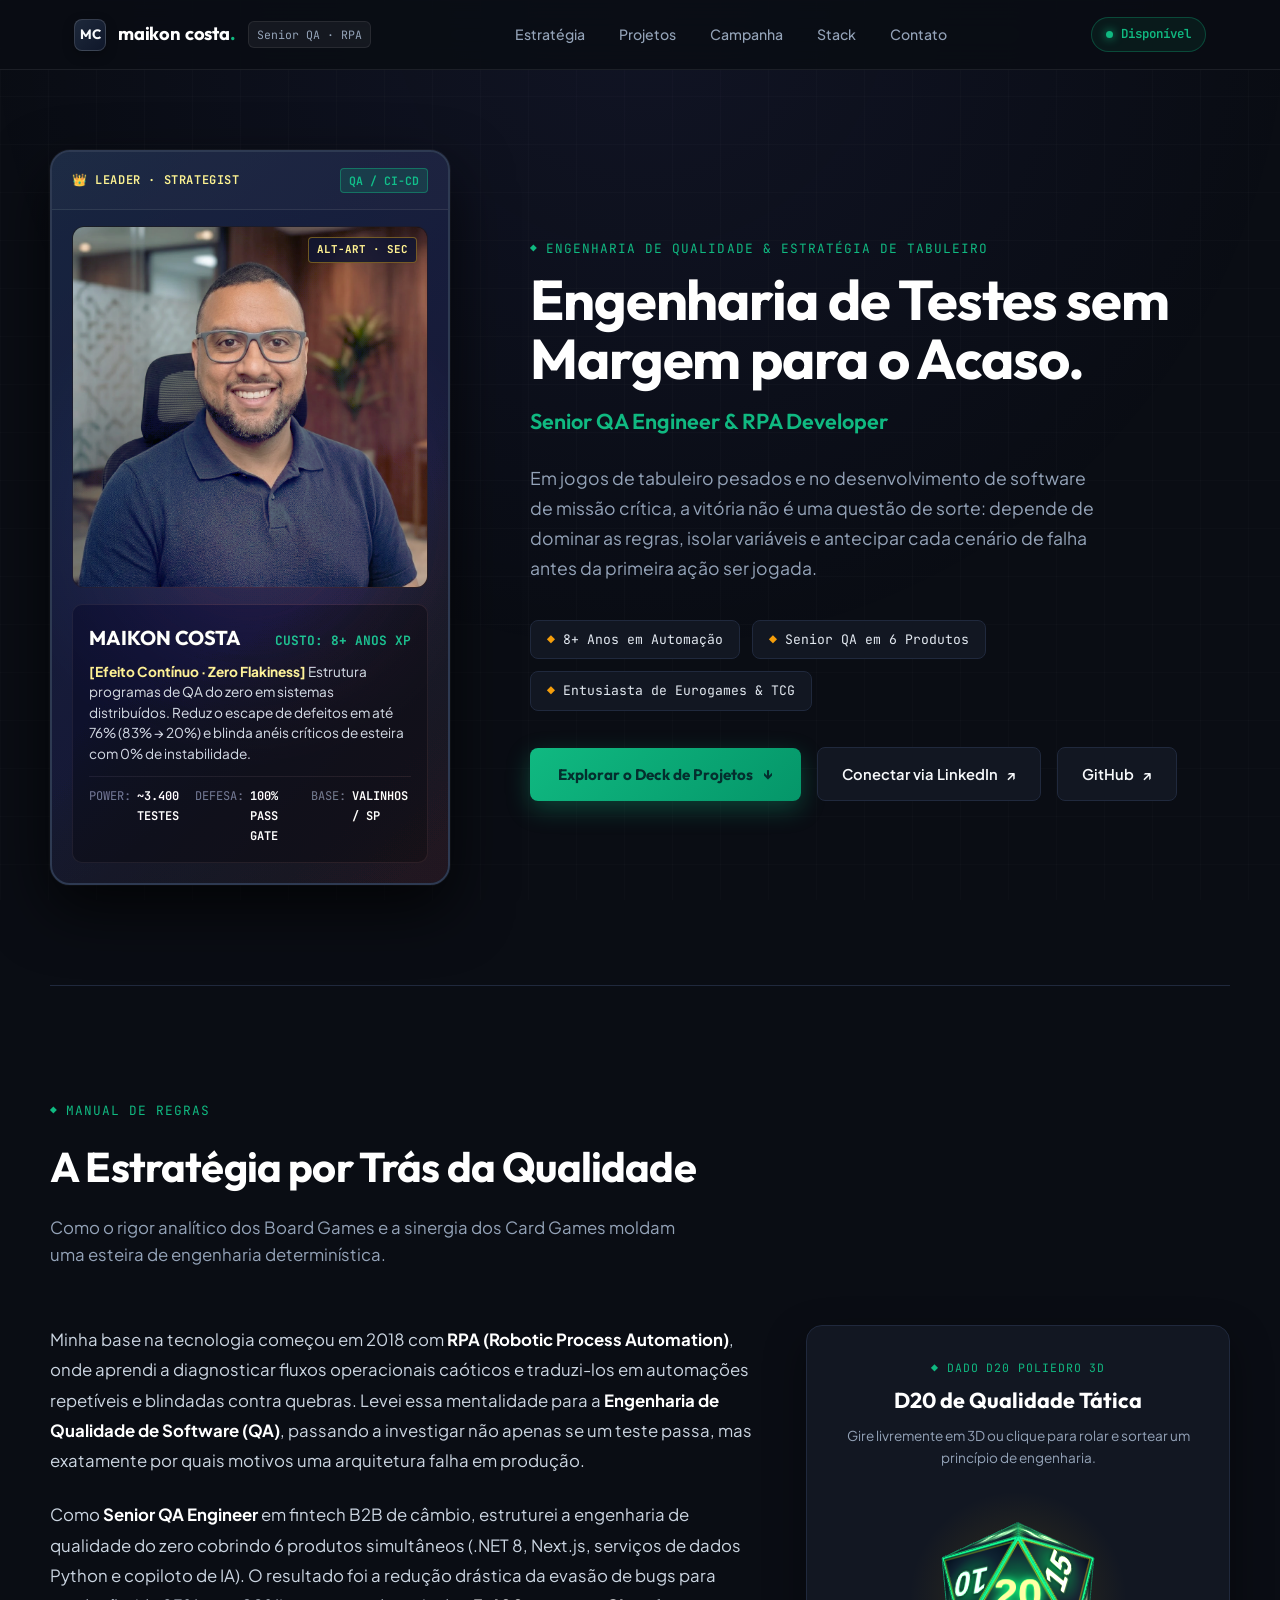
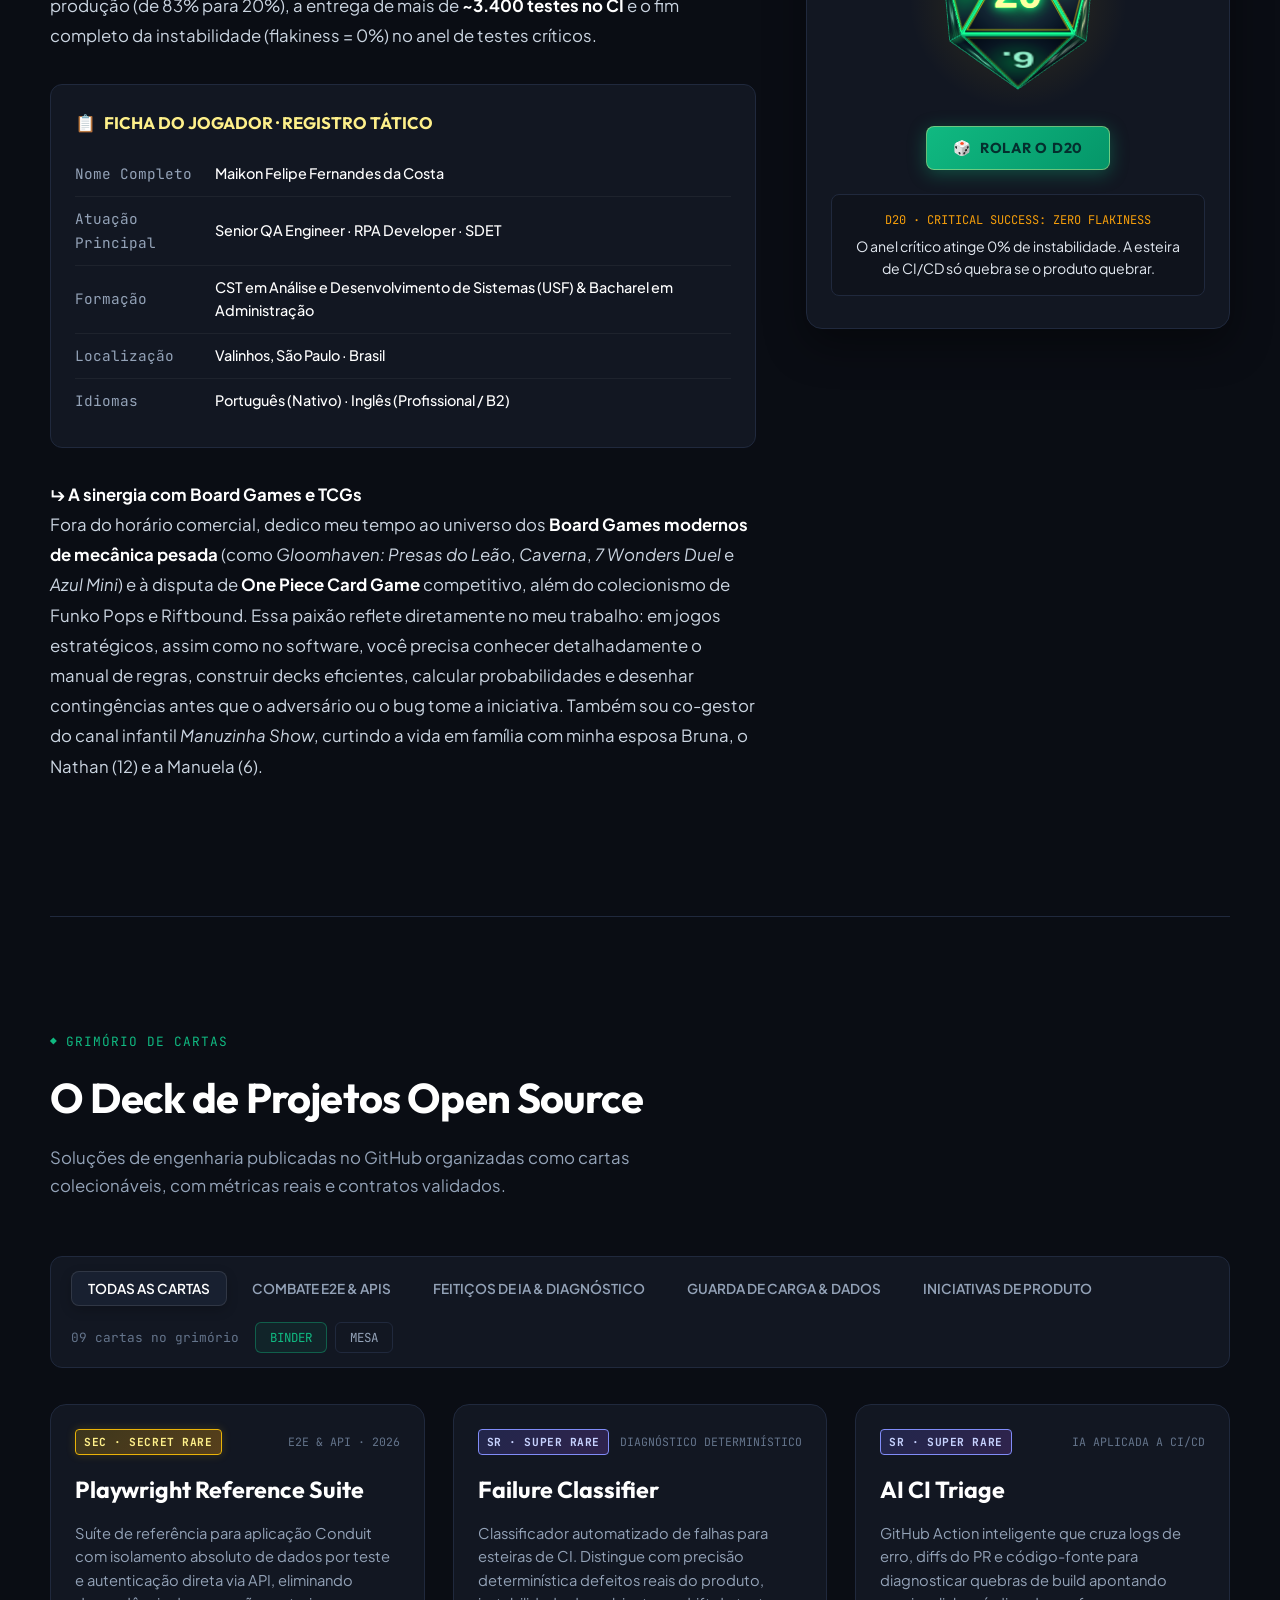
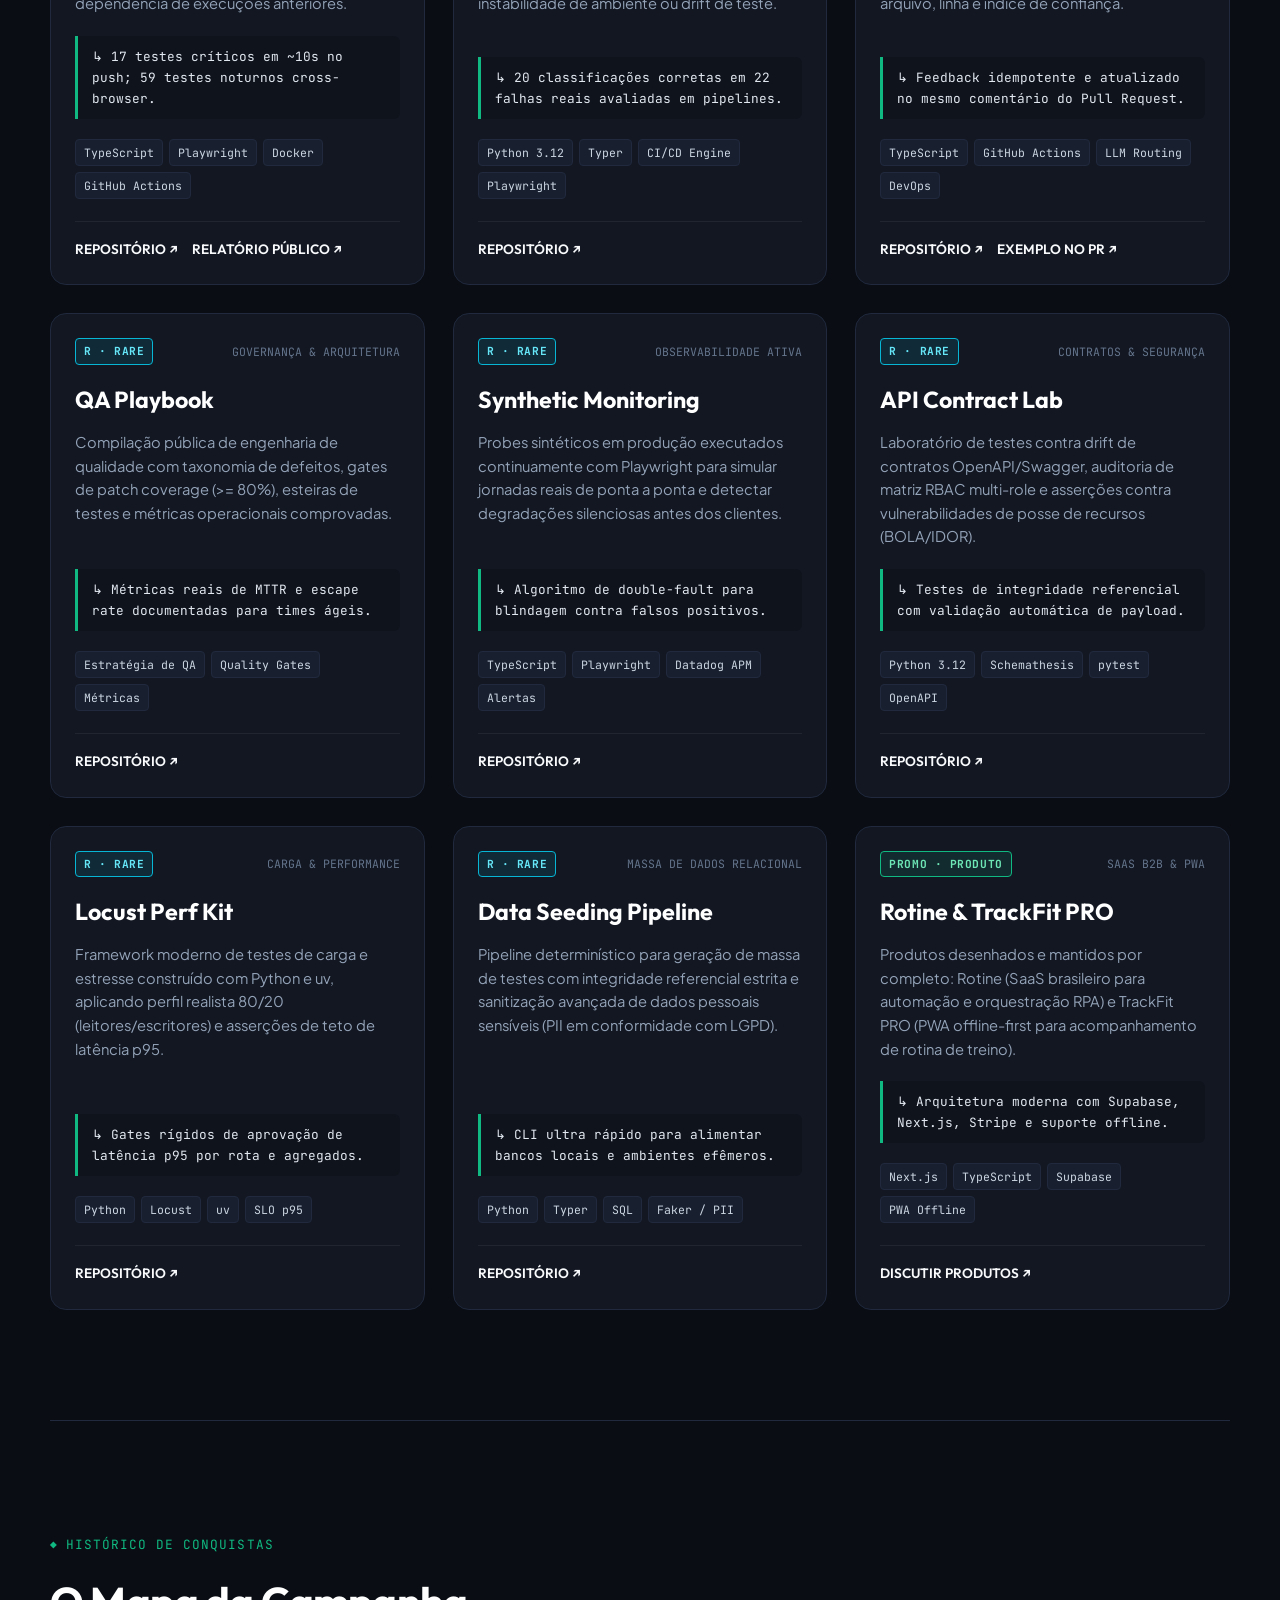
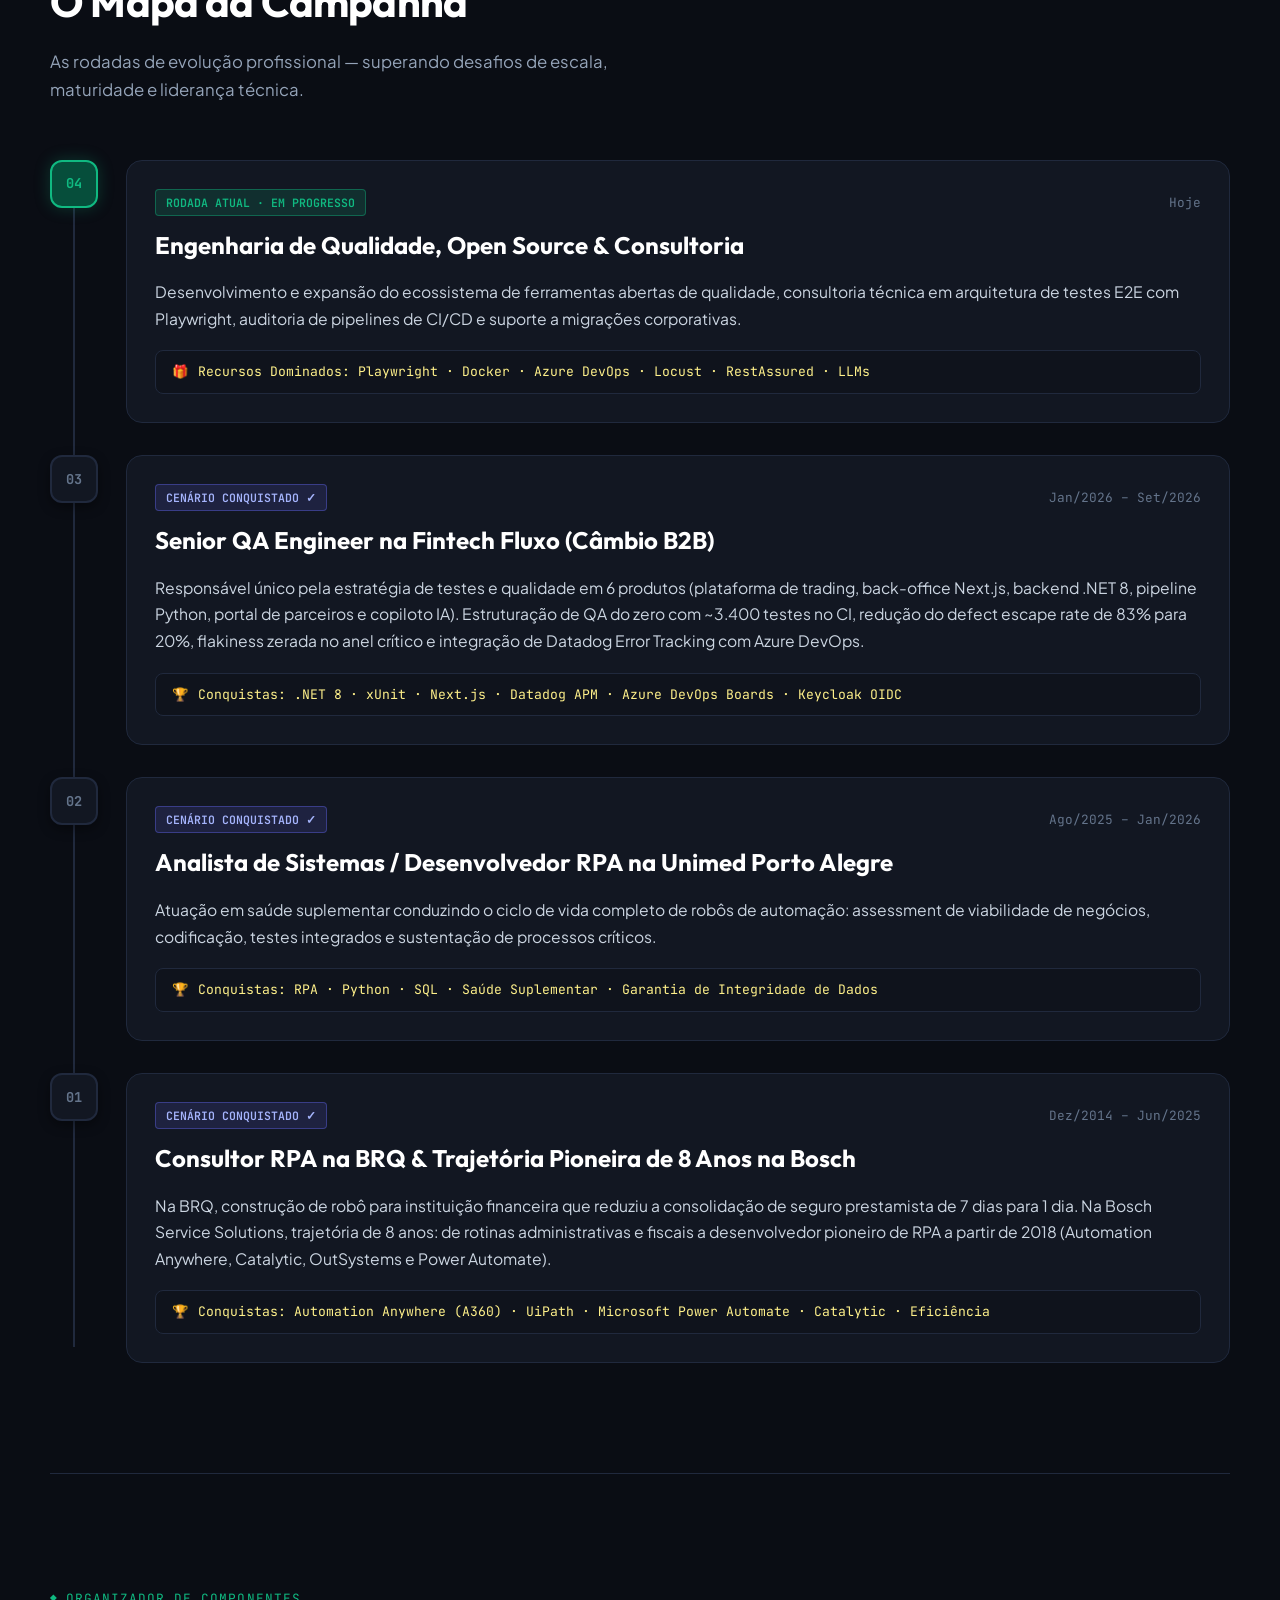
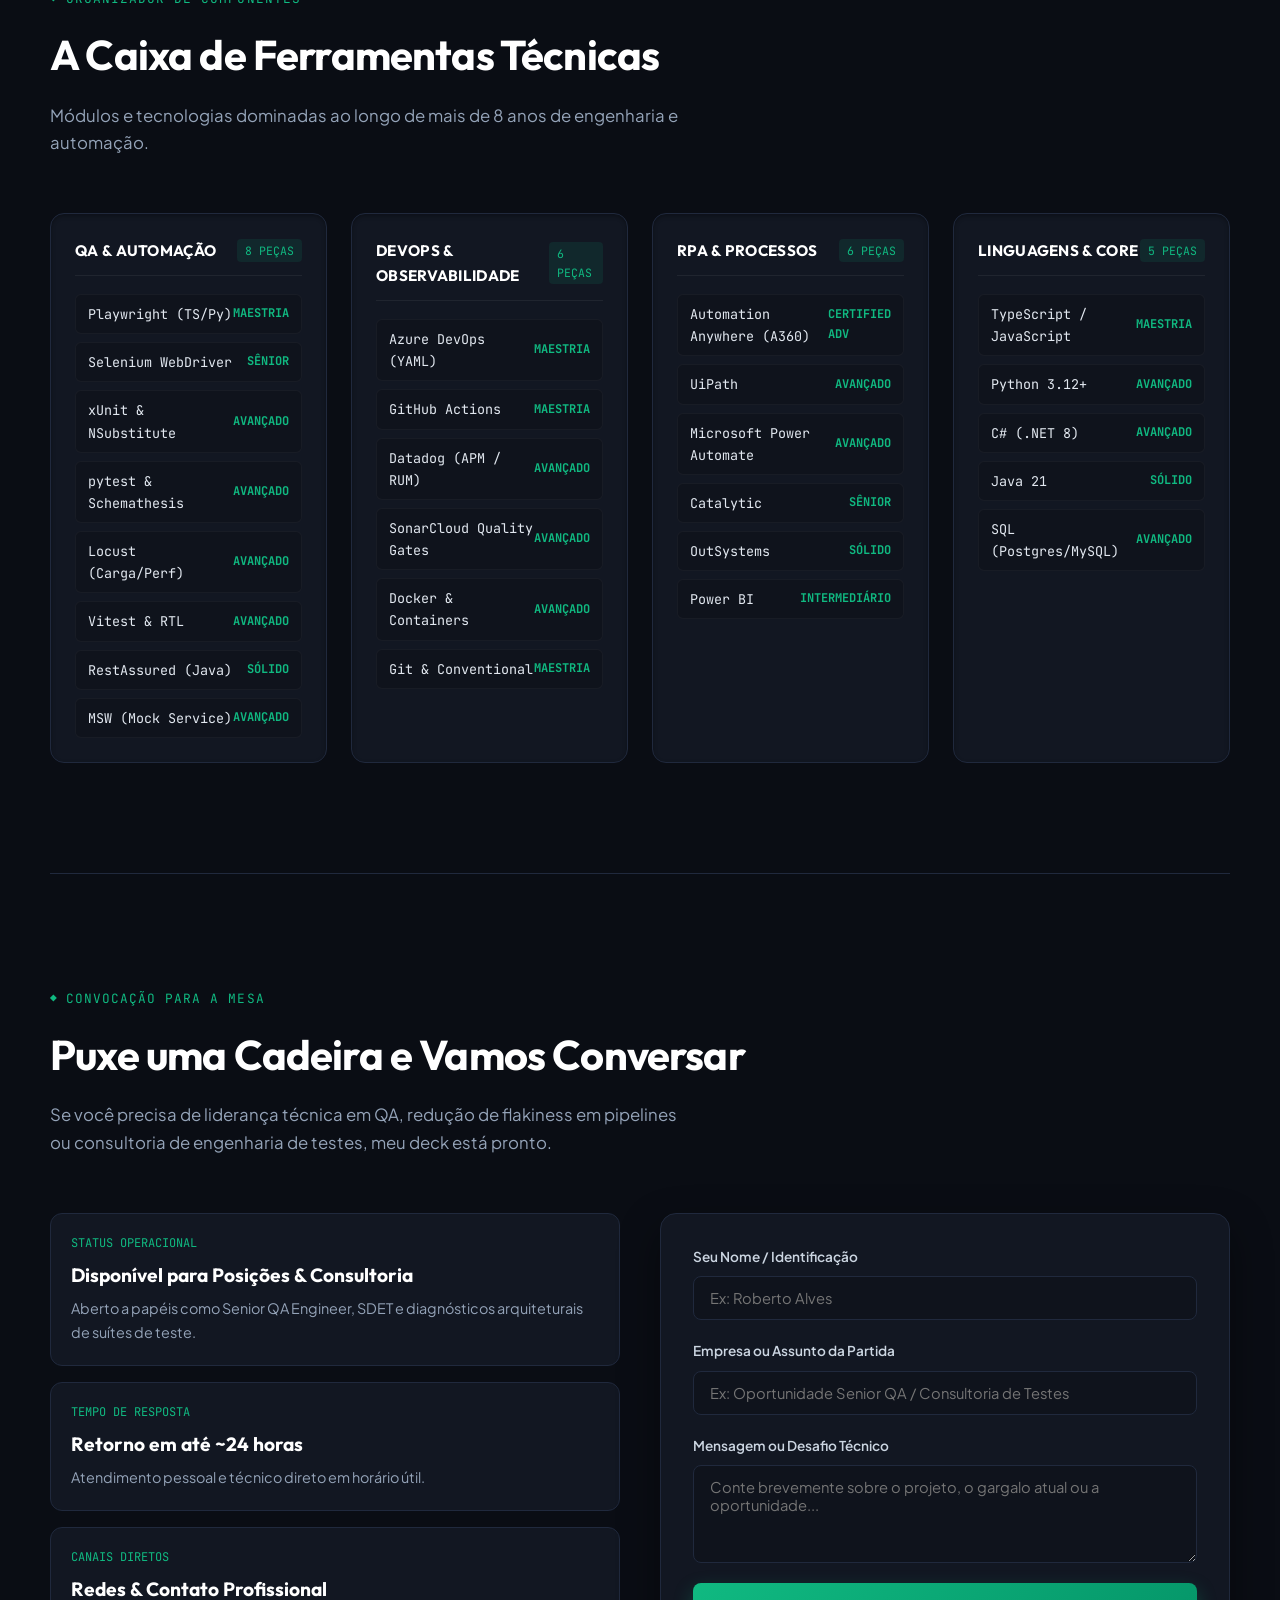
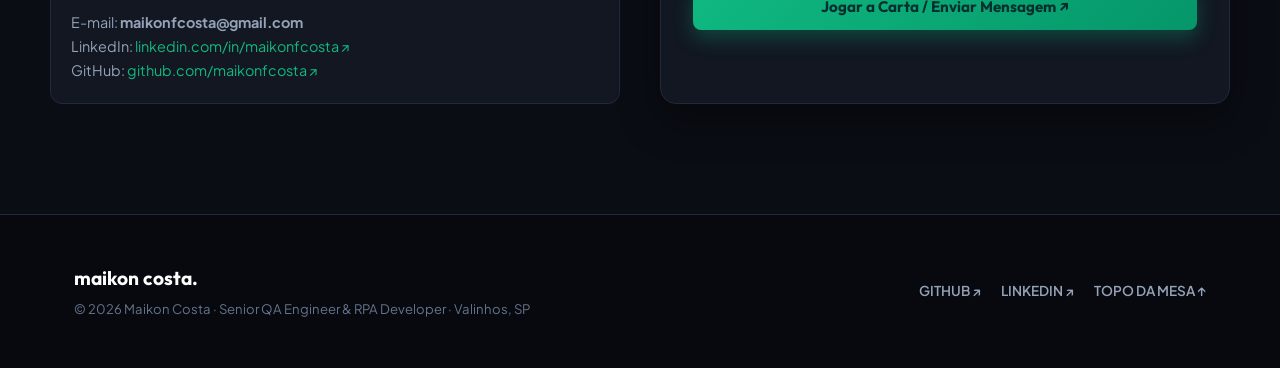
==== commit 27cbe37f: "fix(portfolio): align positioning to Senior QA Engineer and remove QA Lead references" ====
--- a/index.html
+++ b/index.html
@@ -34,7 +34,7 @@
       <a class="brand-link" href="#mesa" aria-label="Maikon Costa - Início">
         <div class="brand-emblem">MC</div>
         <span class="brand-name">maikon costa<span class="brand-dot">.</span></span>
-        <span class="brand-tag">QA Lead · RPA</span>
+        <span class="brand-tag">Senior QA · RPA</span>
       </a>
 
       <nav class="nav-deck" aria-label="Navegação da Mesa">
@@ -115,7 +115,7 @@
 
           <div class="hero-badges-row">
             <div class="trait-badge"><span class="badge-icon">◆</span> 8+ Anos em Automação</div>
-            <div class="trait-badge"><span class="badge-icon">◆</span> QA Lead em 6 Produtos</div>
+            <div class="trait-badge"><span class="badge-icon">◆</span> Senior QA em 6 Produtos</div>
             <div class="trait-badge"><span class="badge-icon">◆</span> Entusiasta de Eurogames &amp; TCG</div>
           </div>
 
@@ -153,7 +153,7 @@
             Minha base na tecnologia começou em 2018 com <strong>RPA (Robotic Process Automation)</strong>, onde aprendi a diagnosticar fluxos operacionais caóticos e traduzi-los em automações repetíveis e blindadas contra quebras. Levei essa mentalidade para a <strong>Engenharia de Qualidade de Software (QA)</strong>, passando a investigar não apenas se um teste passa, mas exatamente por quais motivos uma arquitetura falha em produção.
           </p>
           <p>
-            Como <strong>QA Lead</strong> em fintech B2B de câmbio, desenhei o programa de qualidade do zero cobrindo 6 produtos simultâneos (.NET 8, Next.js, serviços de dados Python e copiloto de IA). O resultado foi a redução drástica da evasão de bugs para produção (de 83% para 20%), a entrega de mais de <strong>~3.400 testes no CI</strong> e o fim completo da instabilidade (flakiness = 0%) no anel de testes críticos.
+            Como <strong>Senior QA Engineer</strong> em fintech B2B de câmbio, estruturei a engenharia de qualidade do zero cobrindo 6 produtos simultâneos (.NET 8, Next.js, serviços de dados Python e copiloto de IA). O resultado foi a redução drástica da evasão de bugs para produção (de 83% para 20%), a entrega de mais de <strong>~3.400 testes no CI</strong> e o fim completo da instabilidade (flakiness = 0%) no anel de testes críticos.
           </p>
 
           <div class="player-profile-sheet">
@@ -168,7 +168,7 @@
                 </tr>
                 <tr>
                   <td class="prop-name">Atuação Principal</td>
-                  <td class="prop-val">Senior QA Engineer · RPA Developer · QA Lead / SDET</td>
+                  <td class="prop-val">Senior QA Engineer · RPA Developer · SDET</td>
                 </tr>
                 <tr>
                   <td class="prop-name">Formação</td>
@@ -494,7 +494,7 @@
               <span class="scenario-badge current">RODADA ATUAL · EM PROGRESSO</span>
               <span class="scenario-era">Hoje</span>
             </div>
-            <h3 class="scenario-title">QA Lead, Engenharia Open Source &amp; Consultoria</h3>
+            <h3 class="scenario-title">Engenharia de Qualidade, Open Source &amp; Consultoria</h3>
             <p class="scenario-report">
               Desenvolvimento e expansão do ecossistema de ferramentas abertas de qualidade, consultoria técnica em arquitetura de testes E2E com Playwright, auditoria de pipelines de CI/CD e suporte a migrações corporativas.
             </p>
@@ -513,9 +513,9 @@
               <span class="scenario-badge conquered">CENÁRIO CONQUISTADO ✓</span>
               <span class="scenario-era">Jan/2026 – Set/2026</span>
             </div>
-            <h3 class="scenario-title">QA Lead na Fintech Fluxo (Câmbio B2B)</h3>
+            <h3 class="scenario-title">Senior QA Engineer na Fintech Fluxo (Câmbio B2B)</h3>
             <p class="scenario-report">
-              Responsável único e líder de qualidade em 6 produtos (plataforma de trading, back-office Next.js, backend .NET 8, pipeline Python, portal de parceiros e copiloto IA). Estruturação de QA do zero com ~3.400 testes no CI, redução do defect escape rate de 83% para 20%, flakiness zerada no anel crítico e integração de Datadog Error Tracking com Azure DevOps.
+              Responsável único pela estratégia de testes e qualidade em 6 produtos (plataforma de trading, back-office Next.js, backend .NET 8, pipeline Python, portal de parceiros e copiloto IA). Estruturação de QA do zero com ~3.400 testes no CI, redução do defect escape rate de 83% para 20%, flakiness zerada no anel crítico e integração de Datadog Error Tracking com Azure DevOps.
             </p>
             <div class="rewards-chest">
               <span class="chest-icon">🏆</span>
@@ -661,7 +661,7 @@
           <div class="perk-card">
             <span class="perk-label">Status Operacional</span>
             <h4>Disponível para Posições &amp; Consultoria</h4>
-            <p>Aberto a papéis como QA Lead, Senior QA / SDET e diagnósticos arquiteturais de suítes de teste.</p>
+            <p>Aberto a papéis como Senior QA Engineer, SDET e diagnósticos arquiteturais de suítes de teste.</p>
           </div>
 
           <div class="perk-card">
@@ -690,7 +690,7 @@
 
             <div class="modern-form-field">
               <label for="playerSenderContext">Empresa ou Assunto da Partida</label>
-              <input type="text" id="playerSenderContext" class="modern-input" placeholder="Ex: Oportunidade QA Lead / Consultoria de Testes" required>
+              <input type="text" id="playerSenderContext" class="modern-input" placeholder="Ex: Oportunidade Senior QA / Consultoria de Testes" required>
             </div>
 
             <div class="modern-form-field">
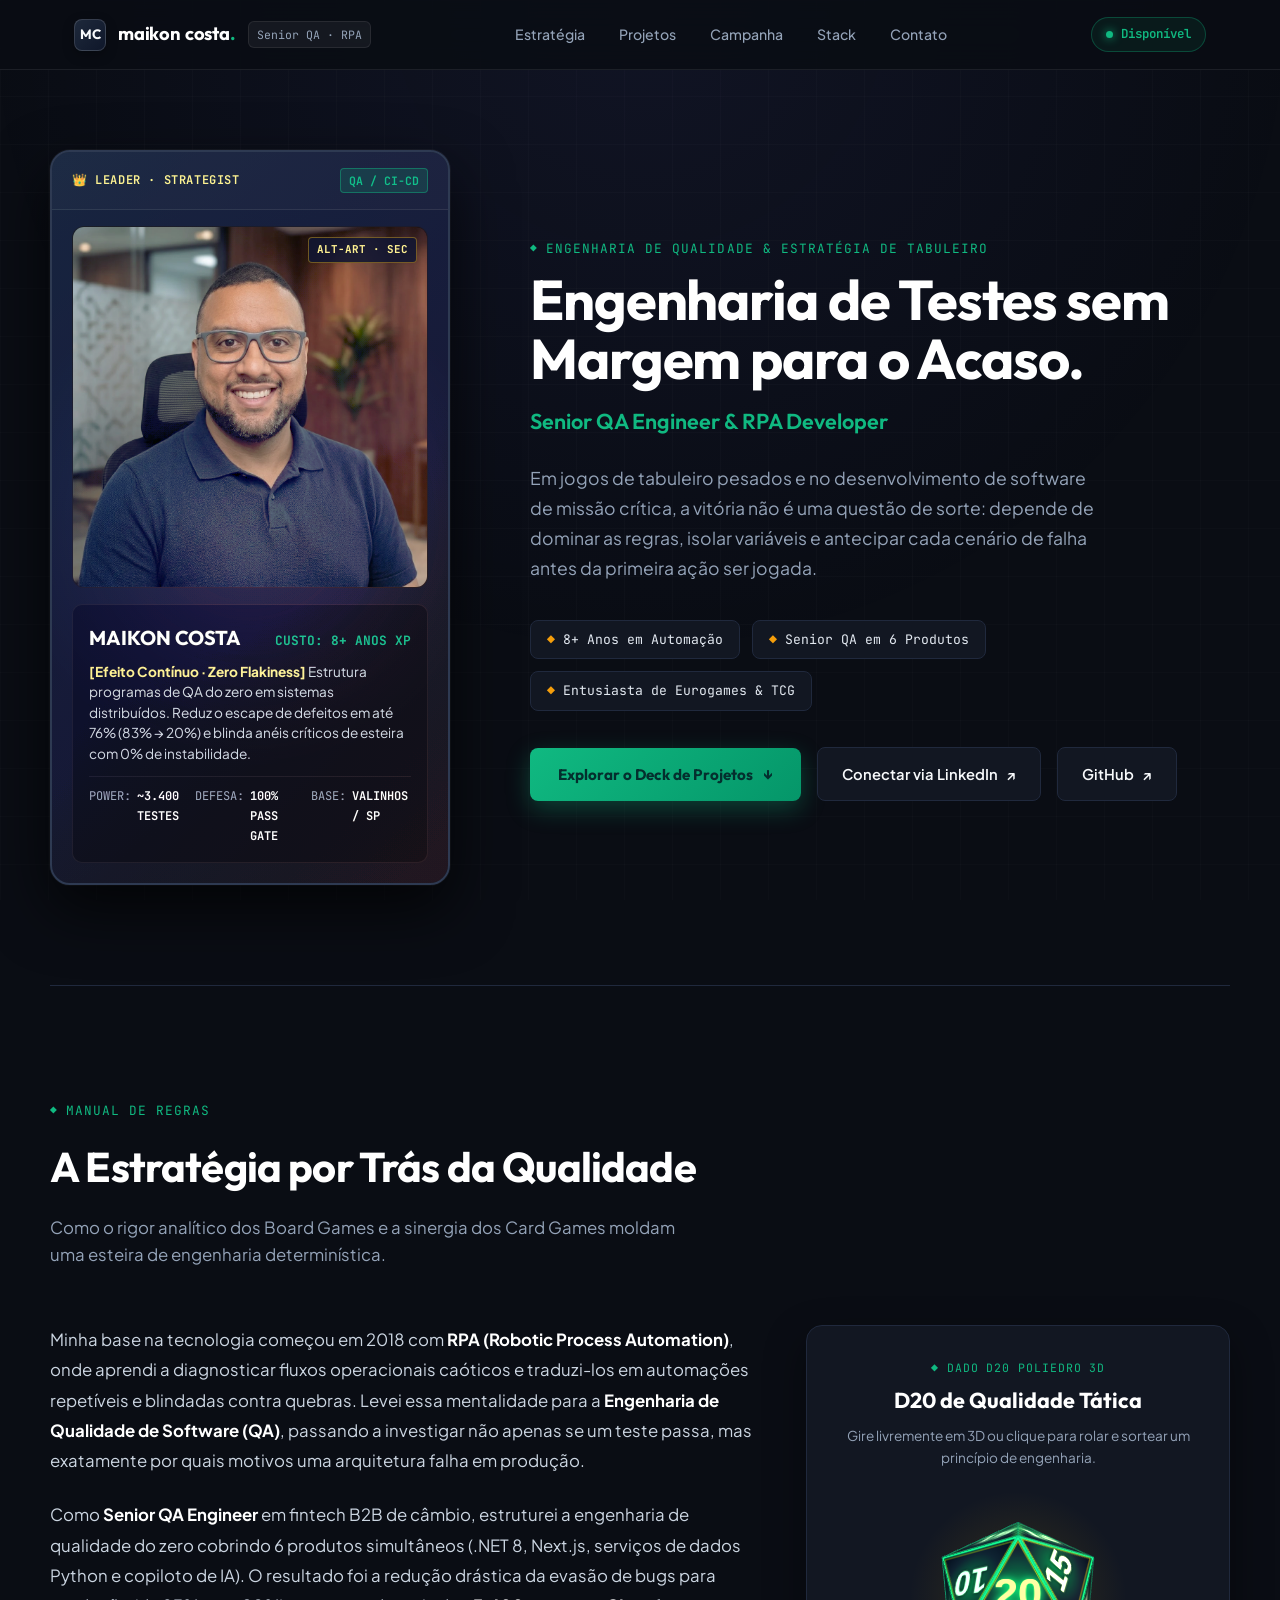
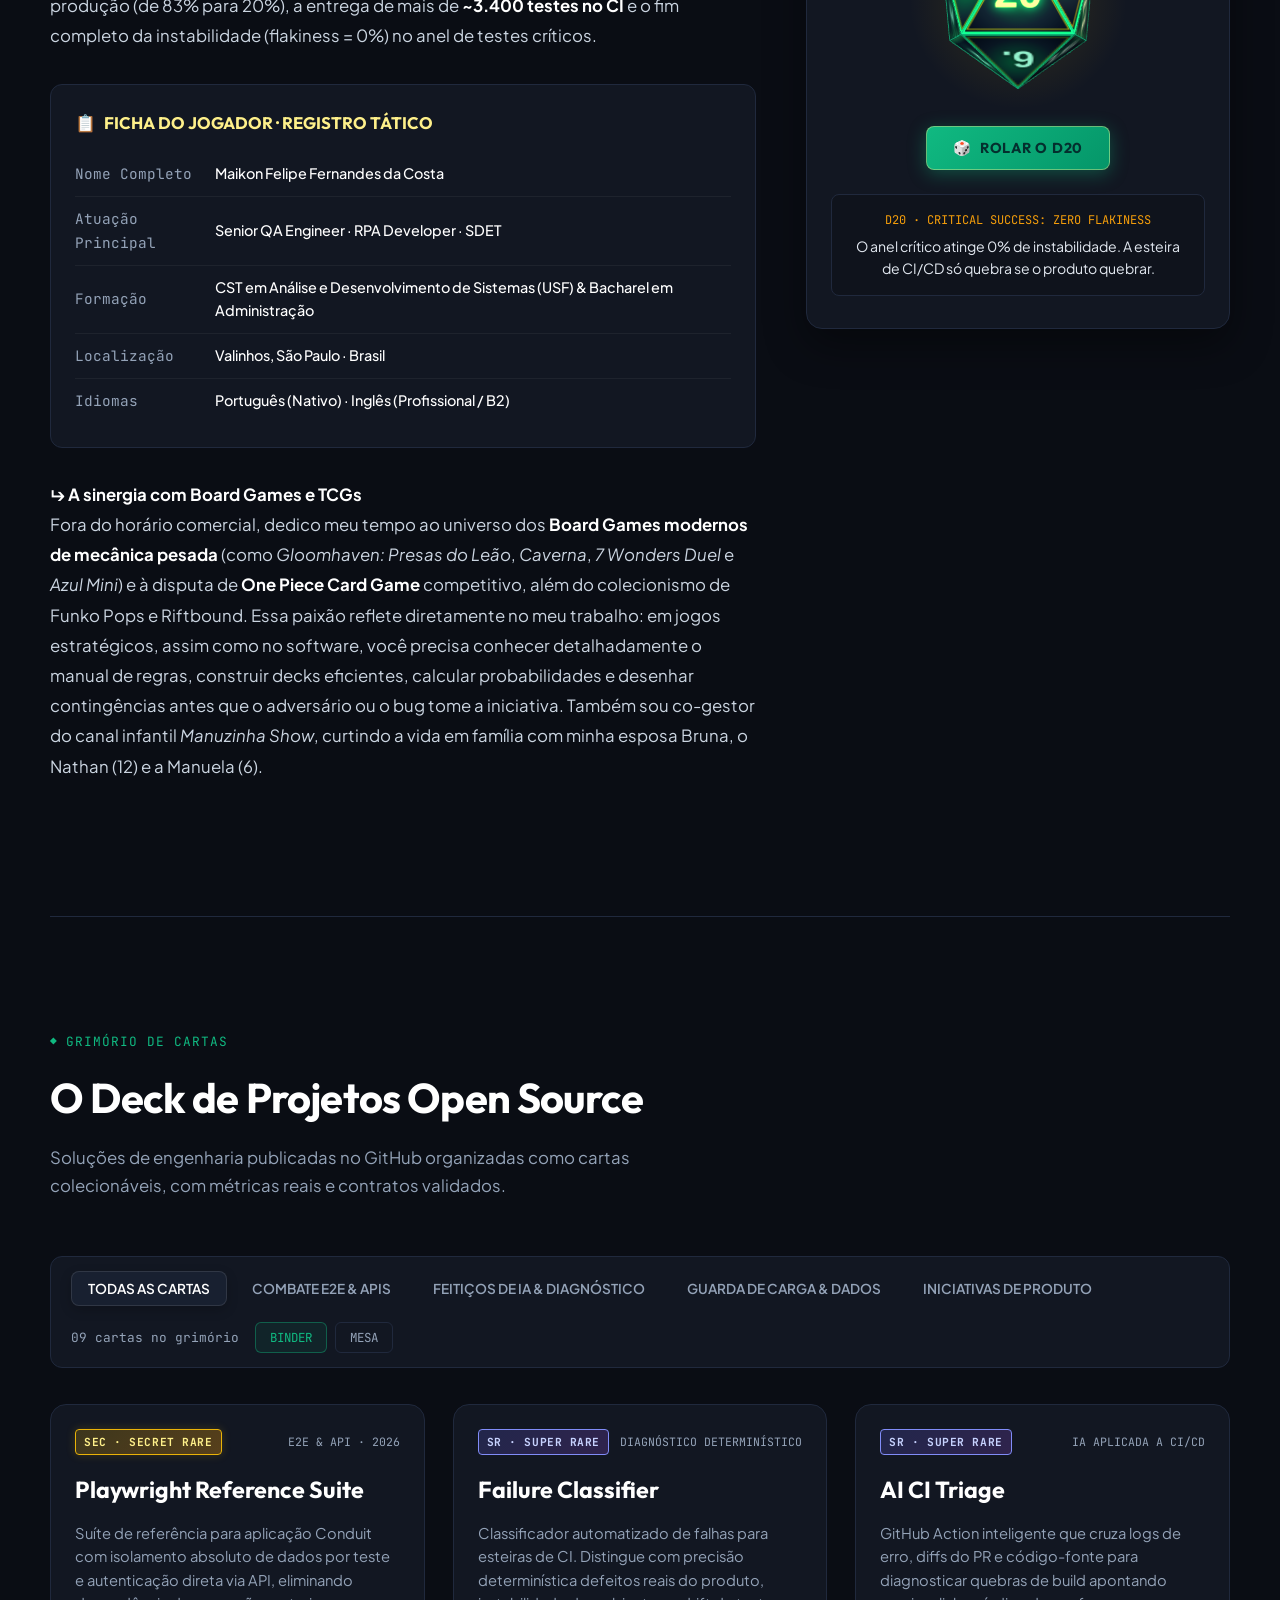
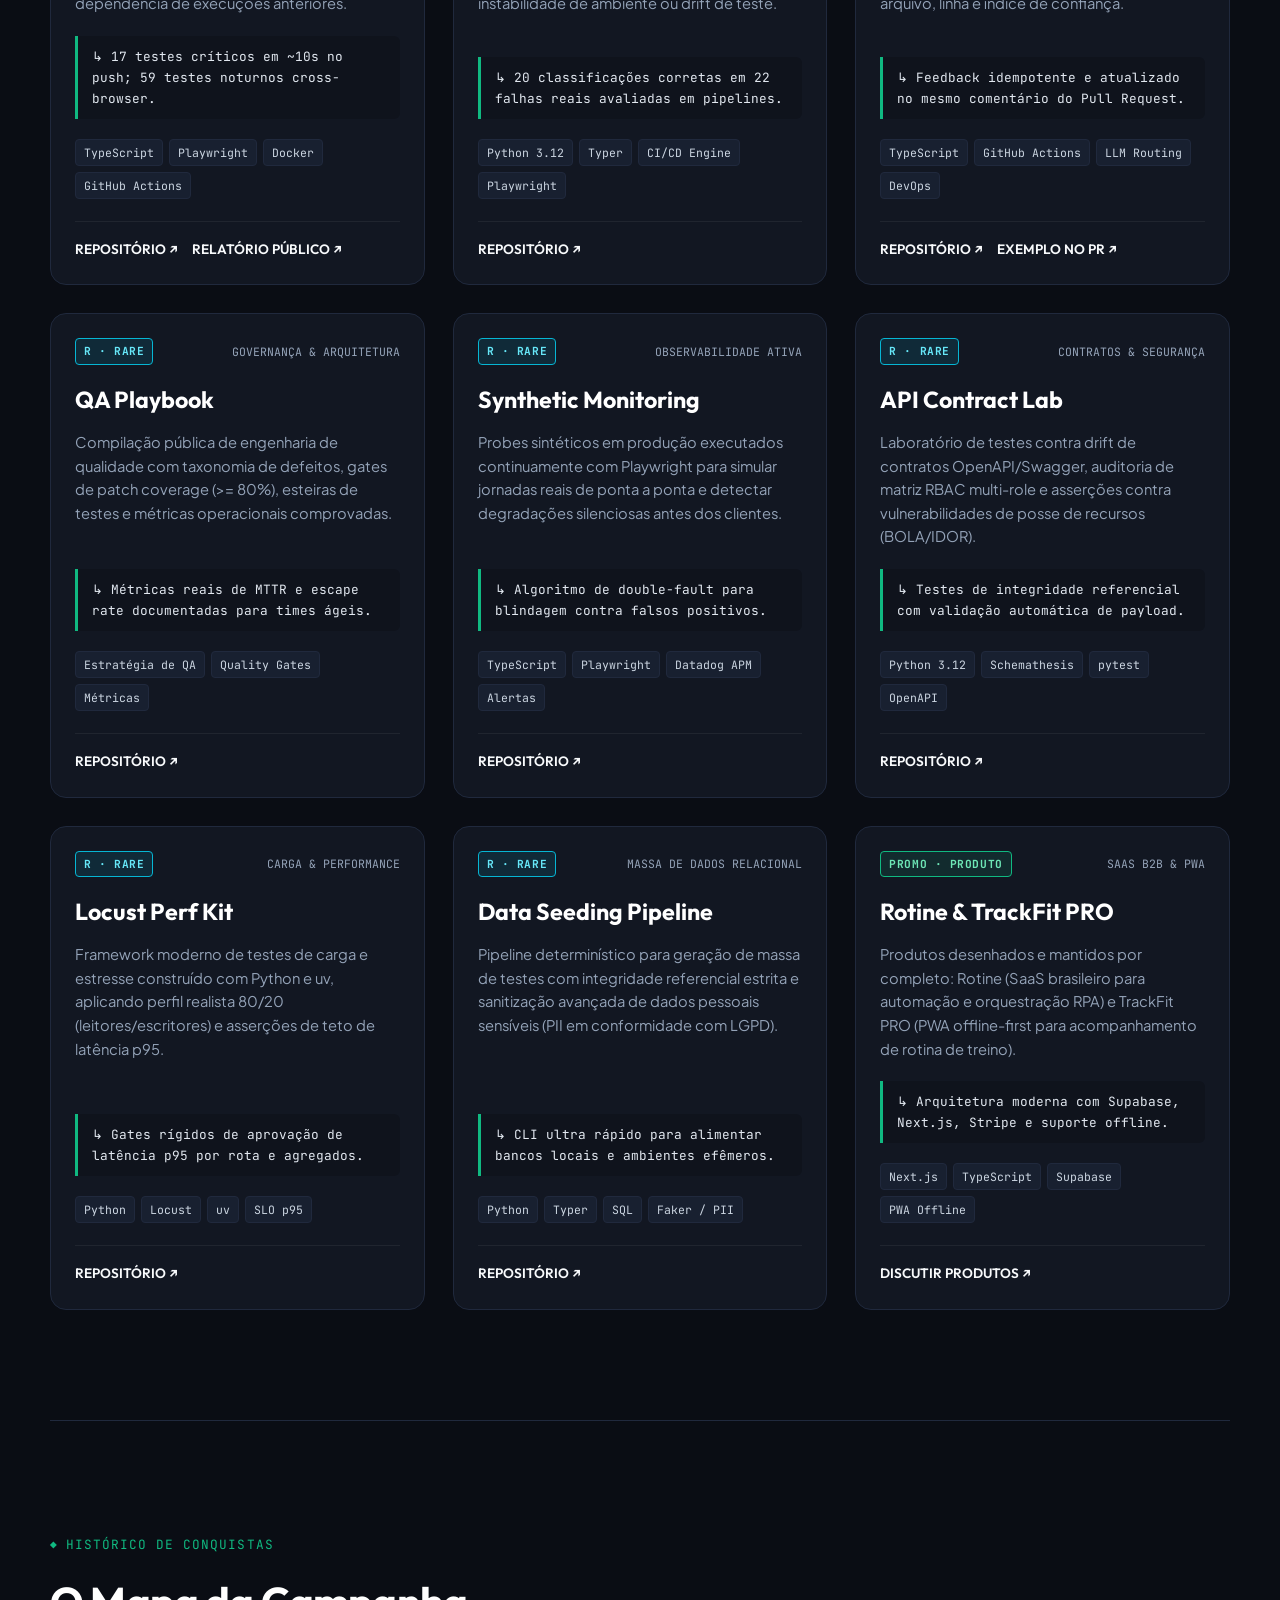
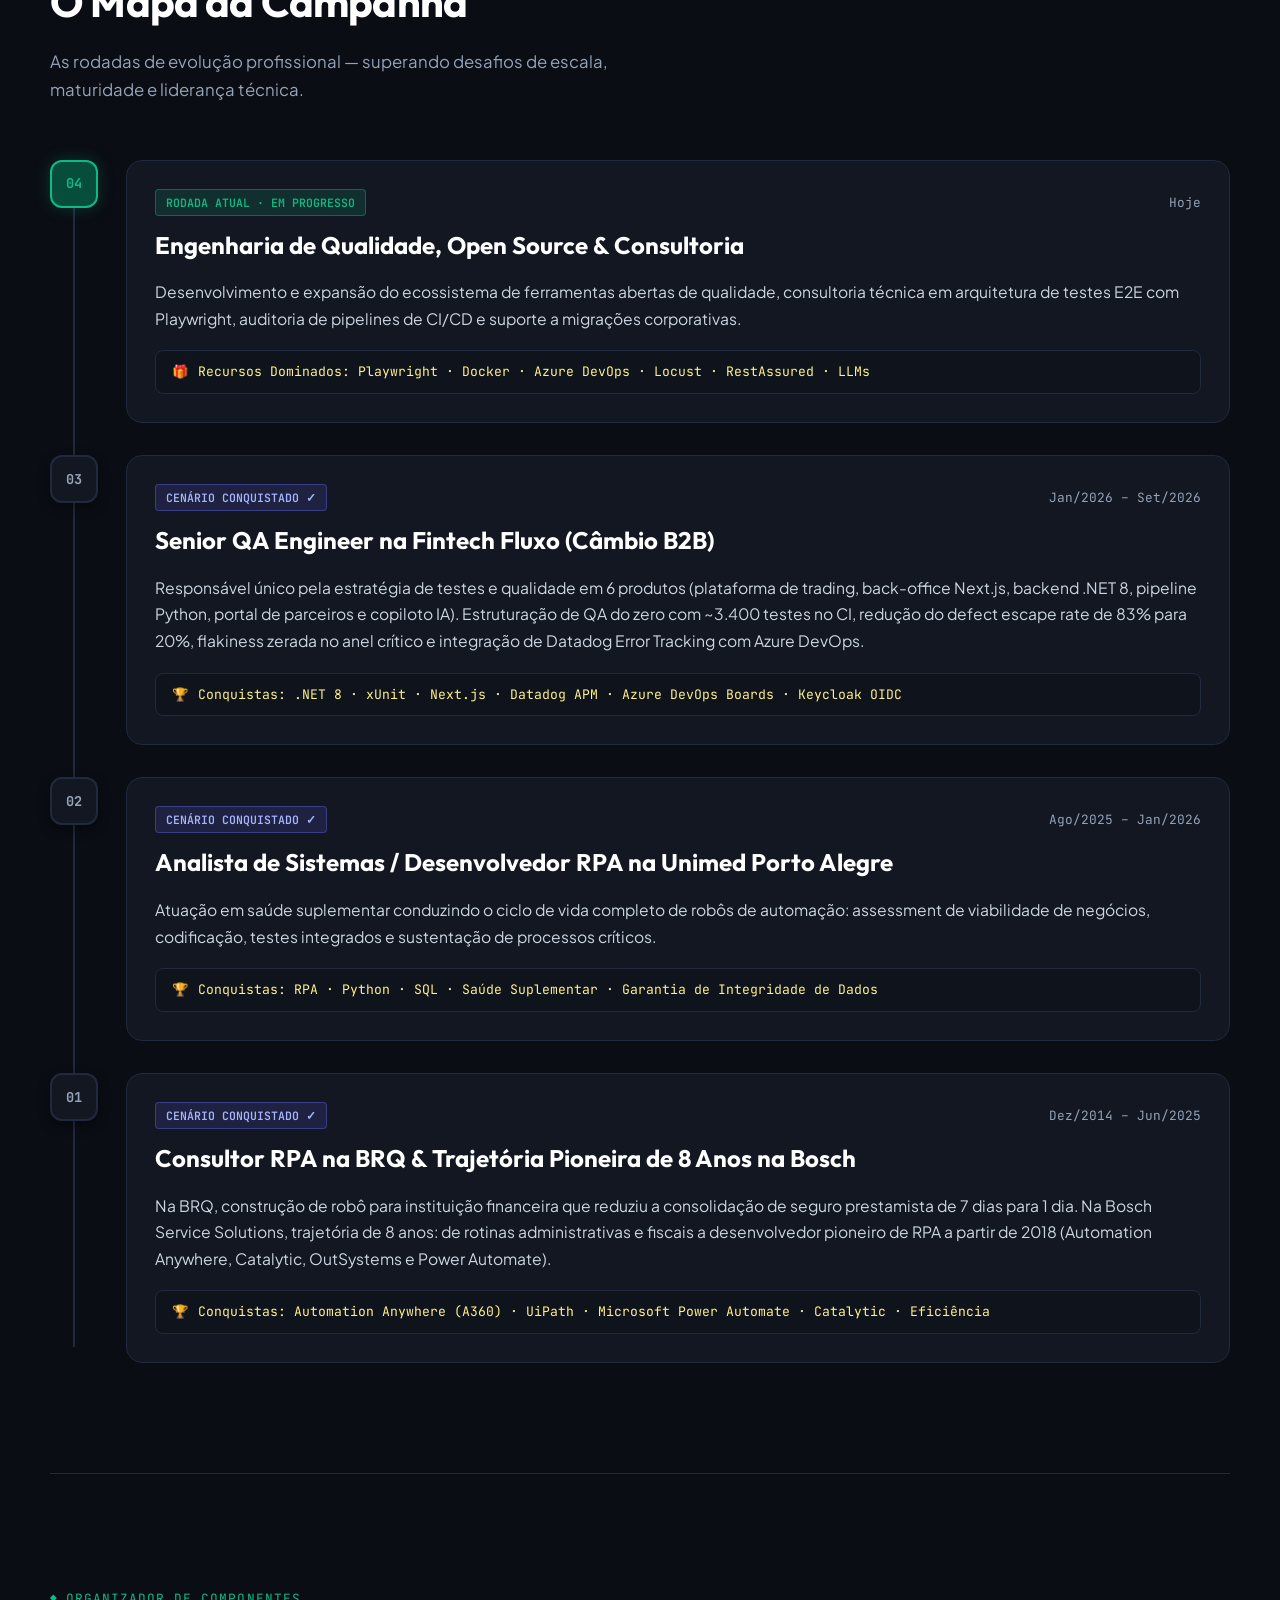
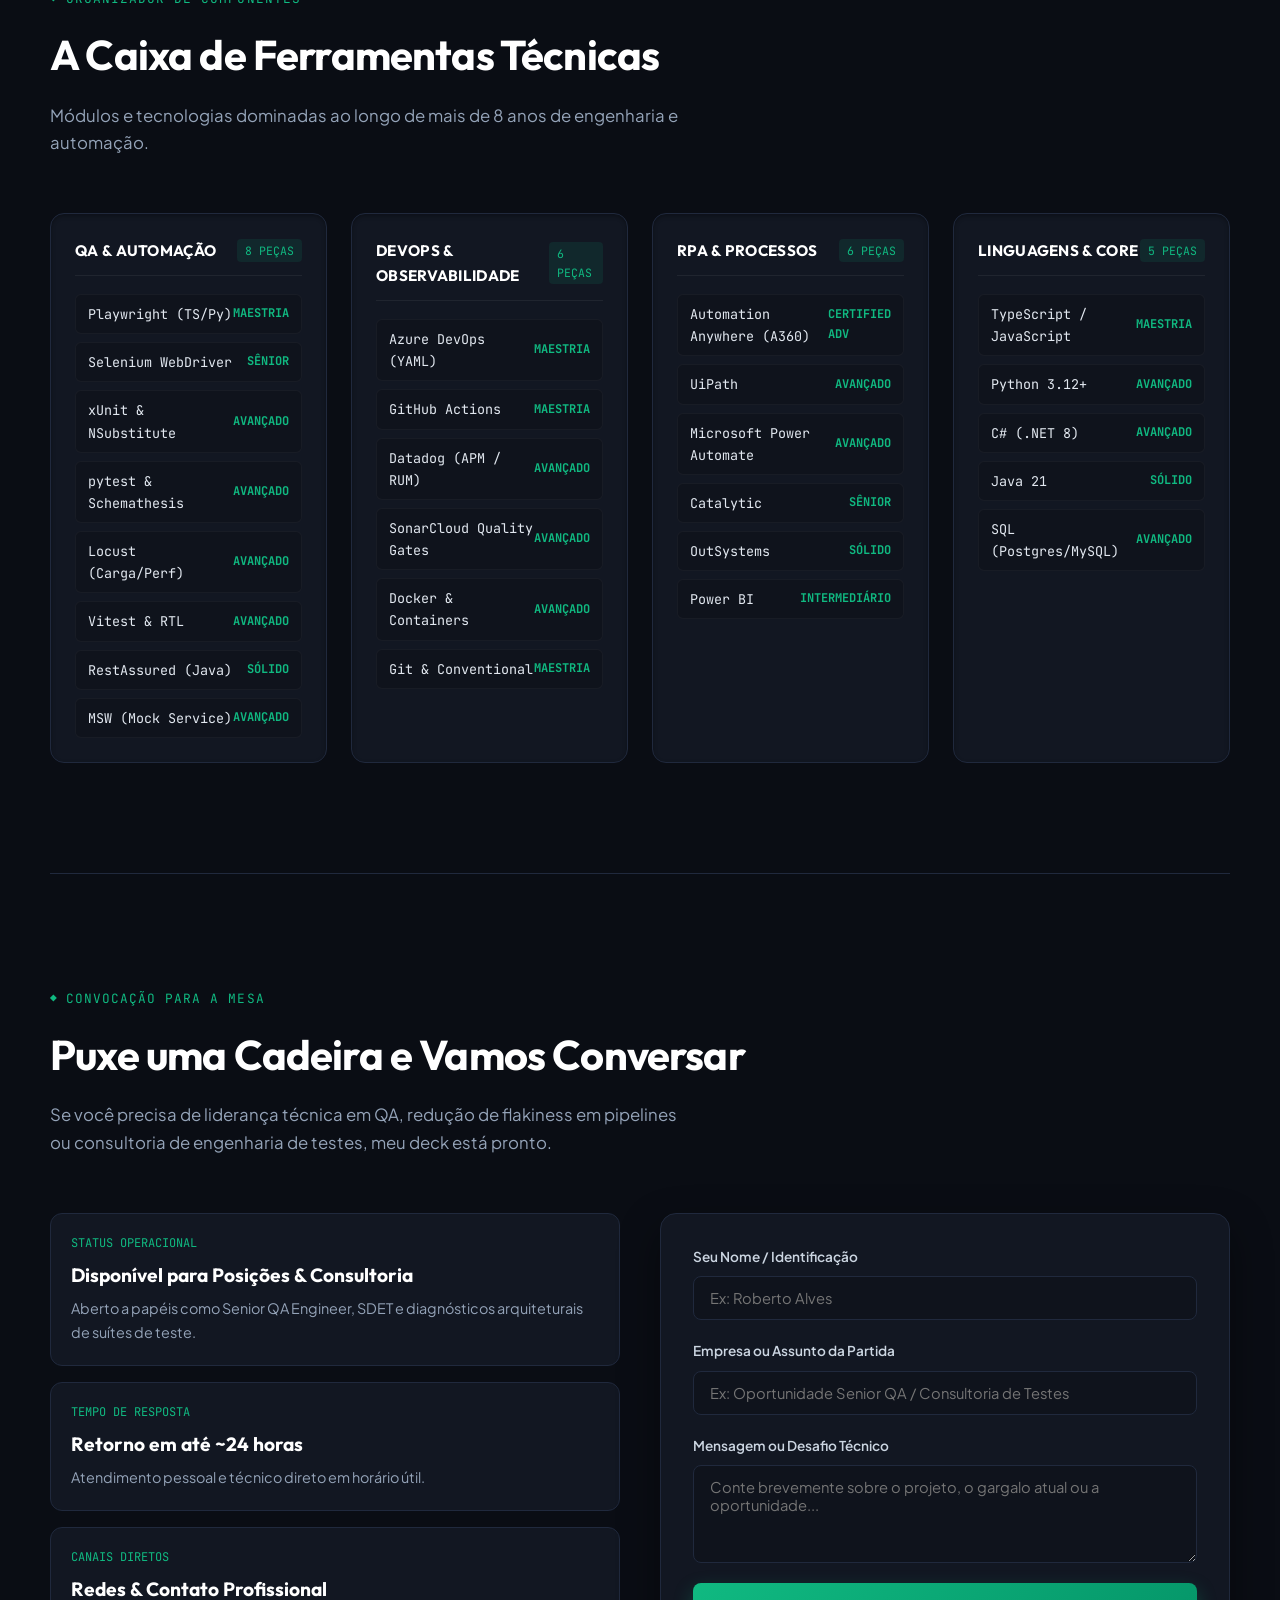
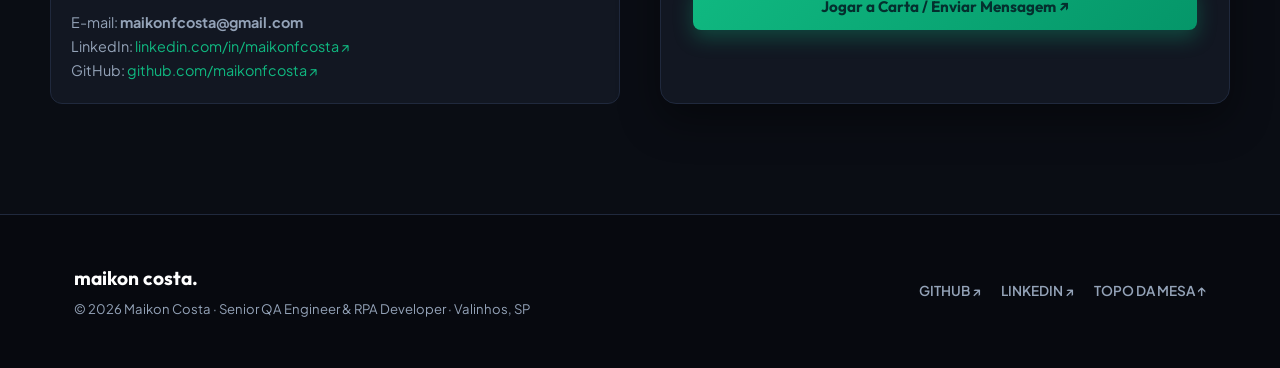
==== commit cad9db6a: "Merge pull request #3 from maikonfcosta/fix/audit-review-remediation fix(portfolio): remediate audit" ====
--- a/index.html
+++ b/index.html
@@ -12,6 +12,10 @@
   <meta property="og:type" content="website">
   <meta property="og:url" content="https://maikonfcosta.github.io/portfolio/">
   <meta property="og:image" content="https://maikonfcosta.github.io/portfolio/assets/social-preview.png">
+  <meta name="twitter:card" content="summary_large_image">
+  <meta name="twitter:title" content="Maikon Costa · Senior QA Engineer & RPA Developer">
+  <meta name="twitter:description" content="Engenharia de testes determinística, esteiras de CI/CD resilientes e estratégia de qualidade inspirada em Board Games e TCG.">
+  <meta name="twitter:image" content="https://maikonfcosta.github.io/portfolio/assets/social-preview.png">
   <link rel="canonical" href="https://maikonfcosta.github.io/portfolio/">
   <link rel="icon" href="assets/favicon.svg" type="image/svg+xml">
 
@@ -21,7 +25,7 @@
   <link href="https://fonts.googleapis.com/css2?family=JetBrains+Mono:wght@400;500;600;700&family=Outfit:wght@500;600;700;800&family=Plus+Jakarta+Sans:wght@400;500;600;700&display=swap" rel="stylesheet">
 
   <link rel="stylesheet" href="assets/tcg.css?v=20261103-v3">
-  <script src="assets/three.min.js"></script>
+  <script src="assets/three.min.js" defer></script>
   <script src="assets/tcg.js?v=20261103-v3" defer></script>
 </head>
 <body>
@@ -77,7 +81,7 @@
 
             <div class="card-rules-box">
               <div class="card-title-row">
-                <h3>MAIKON COSTA</h3>
+                <div class="card-name-title">MAIKON COSTA</div>
                 <span class="card-cost">CUSTO: 8+ ANOS XP</span>
               </div>
 
@@ -197,7 +201,7 @@
           <div class="dice-interactive-card">
             <div class="dice-card-header">
               <span class="dice-eyebrow">◆ DADO D20 POLIEDRO 3D</span>
-              <h4>D20 de Qualidade Tática</h4>
+              <h3>D20 de Qualidade Tática</h3>
               <p>Gire livremente em 3D ou clique para rolar e sortear um princípio de engenharia.</p>
             </div>
 
@@ -211,7 +215,7 @@
               </button>
             </div>
 
-            <div class="rule-outcome-box">
+            <div class="rule-outcome-box" id="ruleOutcomeBox" role="status" aria-live="polite">
               <div class="rule-outcome-title" id="ruleOutcomeTitle">D20 · CRITICAL SUCCESS: ZERO FLAKINESS</div>
               <div class="rule-outcome-text" id="ruleOutcomeText">
                 O anel crítico atinge 0% de instabilidade. A esteira de CI/CD só quebra se o produto quebrar.
@@ -236,17 +240,17 @@
 
       <div class="deck-toolbar">
         <div class="deck-filter-tabs" role="group" aria-label="Filtrar Cartas do Deck">
-          <button type="button" class="deck-tab active" data-filter="all">TODAS AS CARTAS</button>
-          <button type="button" class="deck-tab" data-filter="e2e">COMBATE E2E &amp; APIS</button>
-          <button type="button" class="deck-tab" data-filter="ai">FEITIÇOS DE IA &amp; DIAGNÓSTICO</button>
-          <button type="button" class="deck-tab" data-filter="perf">GUARDA DE CARGA &amp; DADOS</button>
-          <button type="button" class="deck-tab" data-filter="product">INICIATIVAS DE PRODUTO</button>
-        </div>
-
-        <div class="deck-view-options">
+          <button type="button" class="deck-tab active" data-filter="all" aria-pressed="true">TODAS AS CARTAS</button>
+          <button type="button" class="deck-tab" data-filter="e2e" aria-pressed="false">COMBATE E2E &amp; APIS</button>
+          <button type="button" class="deck-tab" data-filter="ai" aria-pressed="false">FEITIÇOS DE IA &amp; DIAGNÓSTICO</button>
+          <button type="button" class="deck-tab" data-filter="perf" aria-pressed="false">GUARDA DE CARGA &amp; DADOS</button>
+          <button type="button" class="deck-tab" data-filter="product" aria-pressed="false">INICIATIVAS DE PRODUTO</button>
+        </div>
+
+        <div class="deck-view-options" role="group" aria-label="Modo de Visualização">
           <span class="deck-counter" id="deckCount">09 cartas no grimório</span>
-          <button type="button" class="deck-view-btn active" id="btnViewBinder" title="Modo Fichário de Cartas">BINDER</button>
-          <button type="button" class="deck-view-btn" id="btnViewBoard" title="Modo Mesa Tática">MESA</button>
+          <button type="button" class="deck-view-btn active" id="btnViewBinder" title="Modo Fichário de Cartas" aria-pressed="true">BINDER</button>
+          <button type="button" class="deck-view-btn" id="btnViewBoard" title="Modo Mesa Tática" aria-pressed="false">MESA</button>
         </div>
       </div>
 
@@ -272,8 +276,8 @@
             <span class="cost-tag">GitHub Actions</span>
           </div>
           <div class="card-action-bar">
-            <a href="https://github.com/maikonfcosta/playwright-reference-suite" target="_blank" rel="noreferrer" class="card-link-act">REPOSITÓRIO ↗</a>
-            <a href="https://maikonfcosta.github.io/playwright-reference-suite/" target="_blank" rel="noreferrer" class="card-link-act">RELATÓRIO PÚBLICO ↗</a>
+            <a href="https://github.com/maikonfcosta/playwright-reference-suite" target="_blank" rel="noreferrer" class="card-link-act" aria-label="Repositório do Playwright Reference Suite no GitHub">REPOSITÓRIO ↗</a>
+            <a href="https://maikonfcosta.github.io/playwright-reference-suite/" target="_blank" rel="noreferrer" class="card-link-act" aria-label="Relatório público de testes do Playwright Reference Suite">RELATÓRIO PÚBLICO ↗</a>
           </div>
         </article>
 
@@ -297,7 +301,7 @@
             <span class="cost-tag">Playwright</span>
           </div>
           <div class="card-action-bar">
-            <a href="https://github.com/maikonfcosta/failure-classifier" target="_blank" rel="noreferrer" class="card-link-act">REPOSITÓRIO ↗</a>
+            <a href="https://github.com/maikonfcosta/failure-classifier" target="_blank" rel="noreferrer" class="card-link-act" aria-label="Repositório do Failure Classifier no GitHub">REPOSITÓRIO ↗</a>
           </div>
         </article>
 
@@ -321,8 +325,8 @@
             <span class="cost-tag">DevOps</span>
           </div>
           <div class="card-action-bar">
-            <a href="https://github.com/maikonfcosta/ai-ci-triage" target="_blank" rel="noreferrer" class="card-link-act">REPOSITÓRIO ↗</a>
-            <a href="https://github.com/maikonfcosta/playwright-reference-suite/pull/1#issuecomment-5896070196" target="_blank" rel="noreferrer" class="card-link-act">EXEMPLO NO PR ↗</a>
+            <a href="https://github.com/maikonfcosta/ai-ci-triage" target="_blank" rel="noreferrer" class="card-link-act" aria-label="Repositório do AI CI Triage no GitHub">REPOSITÓRIO ↗</a>
+            <a href="https://github.com/maikonfcosta/playwright-reference-suite/pull/1#issuecomment-5896070196" target="_blank" rel="noreferrer" class="card-link-act" aria-label="Exemplo de comentário gerado pelo AI CI Triage no Pull Request">EXEMPLO NO PR ↗</a>
           </div>
         </article>
 
@@ -345,7 +349,7 @@
             <span class="cost-tag">Métricas</span>
           </div>
           <div class="card-action-bar">
-            <a href="https://github.com/maikonfcosta/qa-playbook" target="_blank" rel="noreferrer" class="card-link-act">REPOSITÓRIO ↗</a>
+            <a href="https://github.com/maikonfcosta/qa-playbook" target="_blank" rel="noreferrer" class="card-link-act" aria-label="Repositório do QA Playbook no GitHub">REPOSITÓRIO ↗</a>
           </div>
         </article>
 
@@ -369,7 +373,7 @@
             <span class="cost-tag">Alertas</span>
           </div>
           <div class="card-action-bar">
-            <a href="https://github.com/maikonfcosta/synthetic-monitoring" target="_blank" rel="noreferrer" class="card-link-act">REPOSITÓRIO ↗</a>
+            <a href="https://github.com/maikonfcosta/synthetic-monitoring" target="_blank" rel="noreferrer" class="card-link-act" aria-label="Repositório do Synthetic Monitoring no GitHub">REPOSITÓRIO ↗</a>
           </div>
         </article>
 
@@ -393,7 +397,7 @@
             <span class="cost-tag">OpenAPI</span>
           </div>
           <div class="card-action-bar">
-            <a href="https://github.com/maikonfcosta/api-contract-lab" target="_blank" rel="noreferrer" class="card-link-act">REPOSITÓRIO ↗</a>
+            <a href="https://github.com/maikonfcosta/api-contract-lab" target="_blank" rel="noreferrer" class="card-link-act" aria-label="Repositório do API Contract Lab no GitHub">REPOSITÓRIO ↗</a>
           </div>
         </article>
 
@@ -417,7 +421,7 @@
             <span class="cost-tag">SLO p95</span>
           </div>
           <div class="card-action-bar">
-            <a href="https://github.com/maikonfcosta/locust-perf-kit" target="_blank" rel="noreferrer" class="card-link-act">REPOSITÓRIO ↗</a>
+            <a href="https://github.com/maikonfcosta/locust-perf-kit" target="_blank" rel="noreferrer" class="card-link-act" aria-label="Repositório do Locust Perf Kit no GitHub">REPOSITÓRIO ↗</a>
           </div>
         </article>
 
@@ -441,7 +445,7 @@
             <span class="cost-tag">Faker / PII</span>
           </div>
           <div class="card-action-bar">
-            <a href="https://github.com/maikonfcosta/data-seeding-pipeline" target="_blank" rel="noreferrer" class="card-link-act">REPOSITÓRIO ↗</a>
+            <a href="https://github.com/maikonfcosta/data-seeding-pipeline" target="_blank" rel="noreferrer" class="card-link-act" aria-label="Repositório do Data Seeding Pipeline no GitHub">REPOSITÓRIO ↗</a>
           </div>
         </article>
 
@@ -465,7 +469,7 @@
             <span class="cost-tag">PWA Offline</span>
           </div>
           <div class="card-action-bar">
-            <a href="mailto:maikonfcosta@gmail.com?subject=Interesse%20no%20Rotine%20e%20TrackFit" class="card-link-act">DISCUTIR PRODUTOS ↗</a>
+            <a href="mailto:maikonfcosta@gmail.com?subject=Interesse%20no%20Rotine%20e%20TrackFit" class="card-link-act" aria-label="Discutir os produtos Rotine e TrackFit PRO por e-mail">DISCUTIR PRODUTOS ↗</a>
           </div>
         </article>
 
@@ -581,7 +585,7 @@
 
         <div class="insert-tray-box">
           <div class="tray-header">
-            <h4>QA &amp; AUTOMAÇÃO</h4>
+            <h3>QA &amp; AUTOMAÇÃO</h3>
             <span class="tray-count-tag">8 PEÇAS</span>
           </div>
           <div class="component-tokens-list">
@@ -598,7 +602,7 @@
 
         <div class="insert-tray-box">
           <div class="tray-header">
-            <h4>DEVOPS &amp; OBSERVABILIDADE</h4>
+            <h3>DEVOPS &amp; OBSERVABILIDADE</h3>
             <span class="tray-count-tag">6 PEÇAS</span>
           </div>
           <div class="component-tokens-list">
@@ -613,7 +617,7 @@
 
         <div class="insert-tray-box">
           <div class="tray-header">
-            <h4>RPA &amp; PROCESSOS</h4>
+            <h3>RPA &amp; PROCESSOS</h3>
             <span class="tray-count-tag">6 PEÇAS</span>
           </div>
           <div class="component-tokens-list">
@@ -628,7 +632,7 @@
 
         <div class="insert-tray-box">
           <div class="tray-header">
-            <h4>LINGUAGENS &amp; CORE</h4>
+            <h3>LINGUAGENS &amp; CORE</h3>
             <span class="tray-count-tag">5 PEÇAS</span>
           </div>
           <div class="component-tokens-list">
@@ -660,19 +664,19 @@
         <div class="contact-perks-list">
           <div class="perk-card">
             <span class="perk-label">Status Operacional</span>
-            <h4>Disponível para Posições &amp; Consultoria</h4>
+            <h3>Disponível para Posições &amp; Consultoria</h3>
             <p>Aberto a papéis como Senior QA Engineer, SDET e diagnósticos arquiteturais de suítes de teste.</p>
           </div>
 
           <div class="perk-card">
             <span class="perk-label">Tempo de Resposta</span>
-            <h4>Retorno em até ~24 horas</h4>
+            <h3>Retorno em até ~24 horas</h3>
             <p>Atendimento pessoal e técnico direto em horário útil.</p>
           </div>
 
           <div class="perk-card">
             <span class="perk-label">Canais Diretos</span>
-            <h4>Redes &amp; Contato Profissional</h4>
+            <h3>Redes &amp; Contato Profissional</h3>
             <p>
               E-mail: <strong>maikonfcosta@gmail.com</strong><br>
               LinkedIn: <a href="https://www.linkedin.com/in/maikonfcosta" target="_blank" rel="noreferrer" style="color: var(--tcg-green);">linkedin.com/in/maikonfcosta ↗</a><br>
--- a/assets/tcg.css
+++ b/assets/tcg.css
@@ -16,7 +16,7 @@
   
   --text-main: #f8fafc;
   --text-muted: #94a3b8;
-  --text-dim: #64748b;
+  --text-dim: #94a3b8;
 
   /* Cores de Mana / Atributos TCG */
   --tcg-green: #10b981;
@@ -363,6 +363,7 @@
   margin-bottom: 8px;
 }
 
+.card-title-row .card-name-title,
 .card-title-row h3 {
   font-family: var(--font-display);
   font-size: 1.25rem;
@@ -649,6 +650,7 @@
   margin-bottom: 20px;
 }
 
+.dice-card-header h3,
 .dice-card-header h4 {
   font-family: var(--font-display);
   font-size: 1.35rem;
@@ -1131,6 +1133,7 @@
   border-bottom: 1px solid rgba(255, 255, 255, 0.06);
 }
 
+.tray-header h3,
 .tray-header h4 {
   font-family: var(--font-display);
   font-size: 0.95rem;
@@ -1204,6 +1207,7 @@
   display: block;
 }
 
+.perk-card h3,
 .perk-card h4 {
   font-family: var(--font-display);
   font-size: 1.2rem;
@@ -1487,3 +1491,33 @@
     font-size: 0.84rem;
   }
 }
+
+/* ==========================================================================
+   ACESSIBILIDADE: PREFERS-REDUCED-MOTION (WCAG 2.3.3)
+   ========================================================================== */
+@media (prefers-reduced-motion: reduce) {
+  html {
+    scroll-behavior: auto !important;
+  }
+
+  *, *::before, *::after {
+    animation-duration: 0.01ms !important;
+    animation-iteration-count: 1 !important;
+    transition-duration: 0.01ms !important;
+  }
+
+  .tcg-card-item:hover,
+  .btn-primary-play:hover,
+  .btn-roll-d20:hover,
+  .btn-summon-play:hover {
+    transform: none !important;
+  }
+
+  .leader-card-3d .card-art-img {
+    transition: none !important;
+  }
+
+  .d20-canvas-container.roll-settled {
+    animation: none !important;
+  }
+}
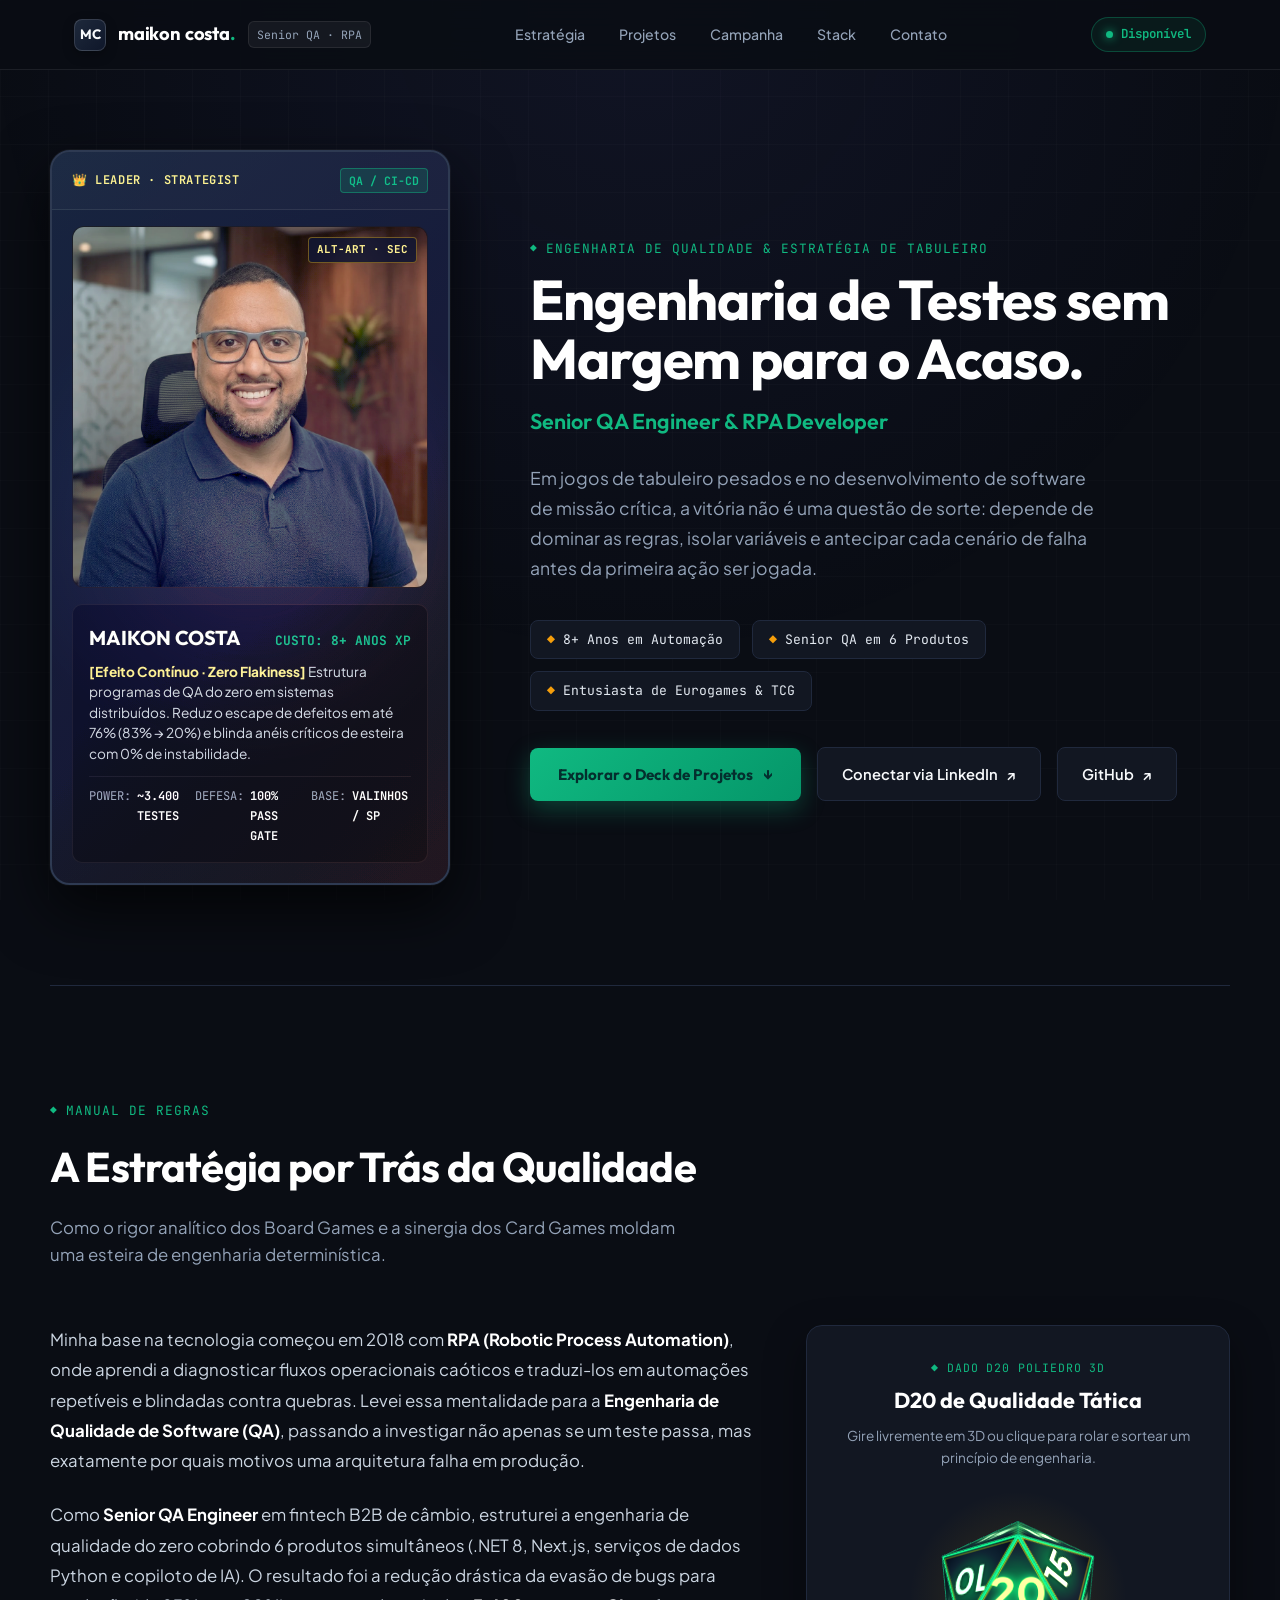
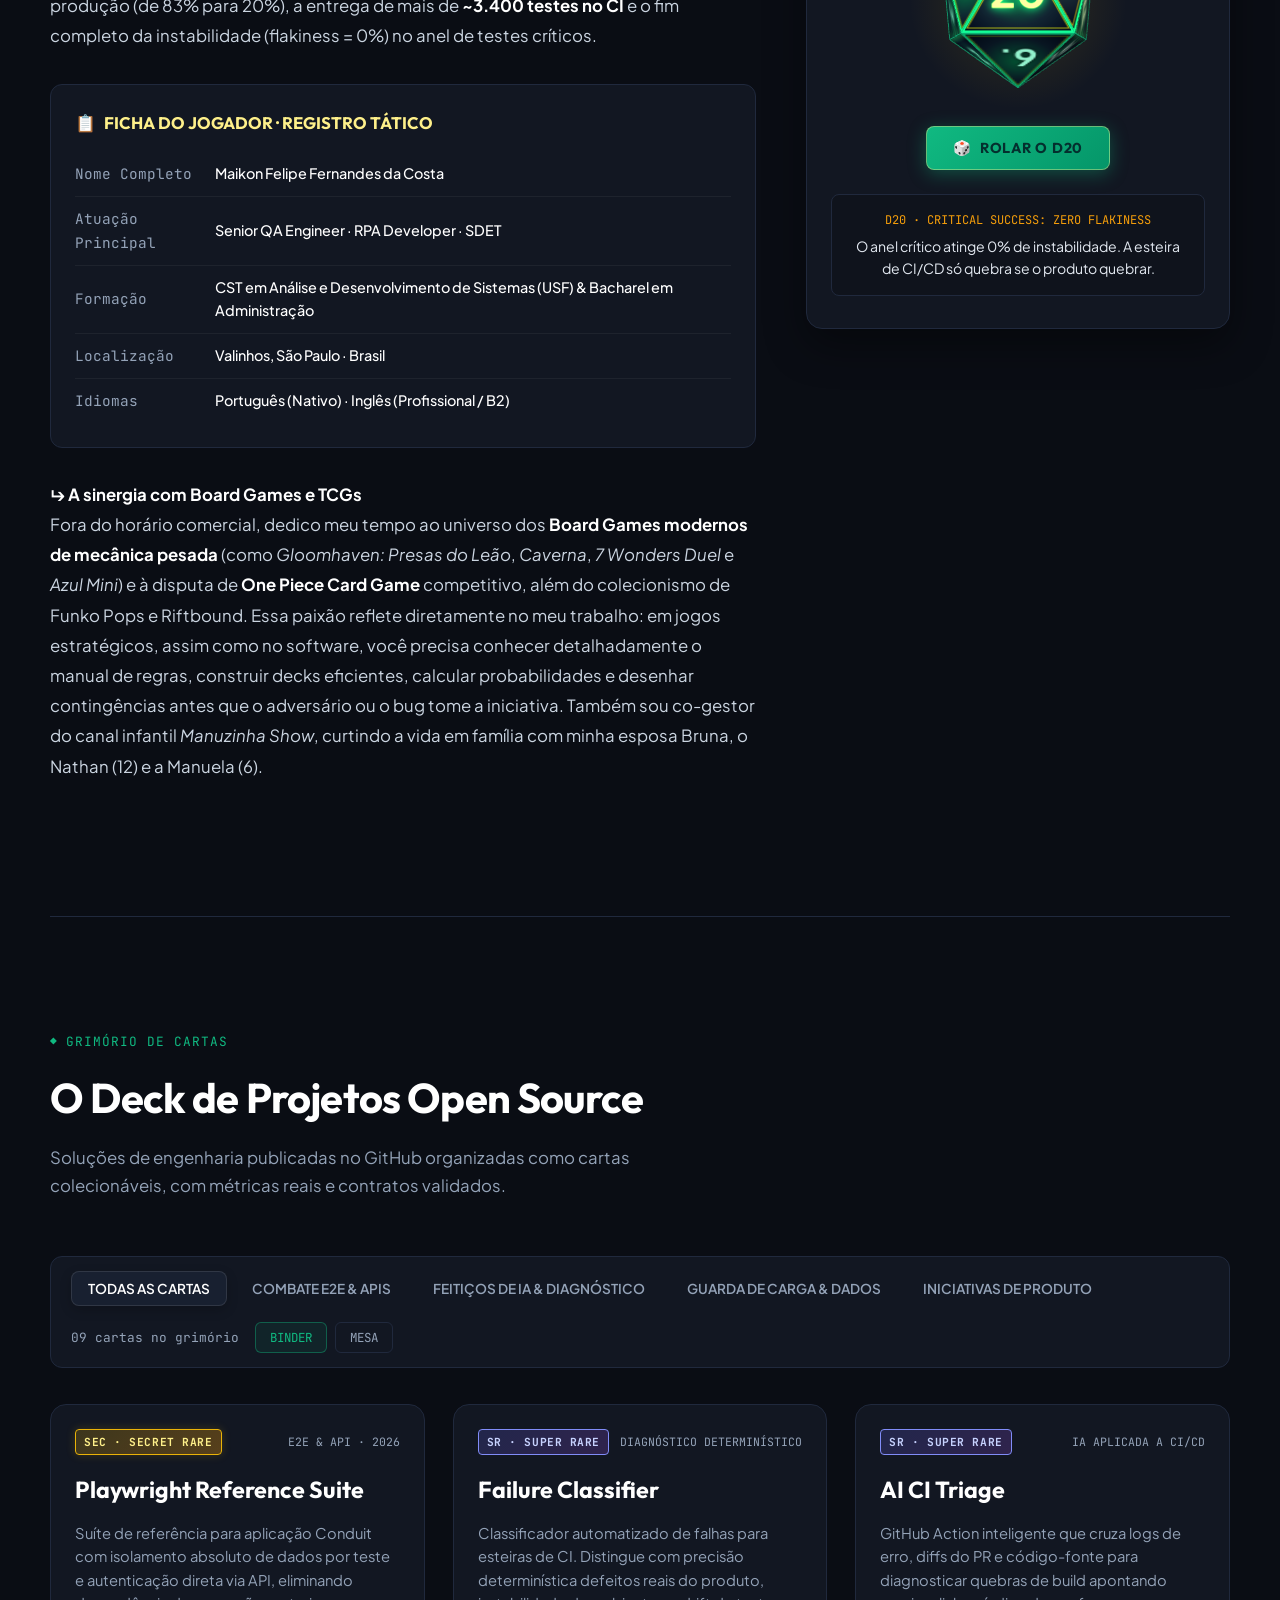
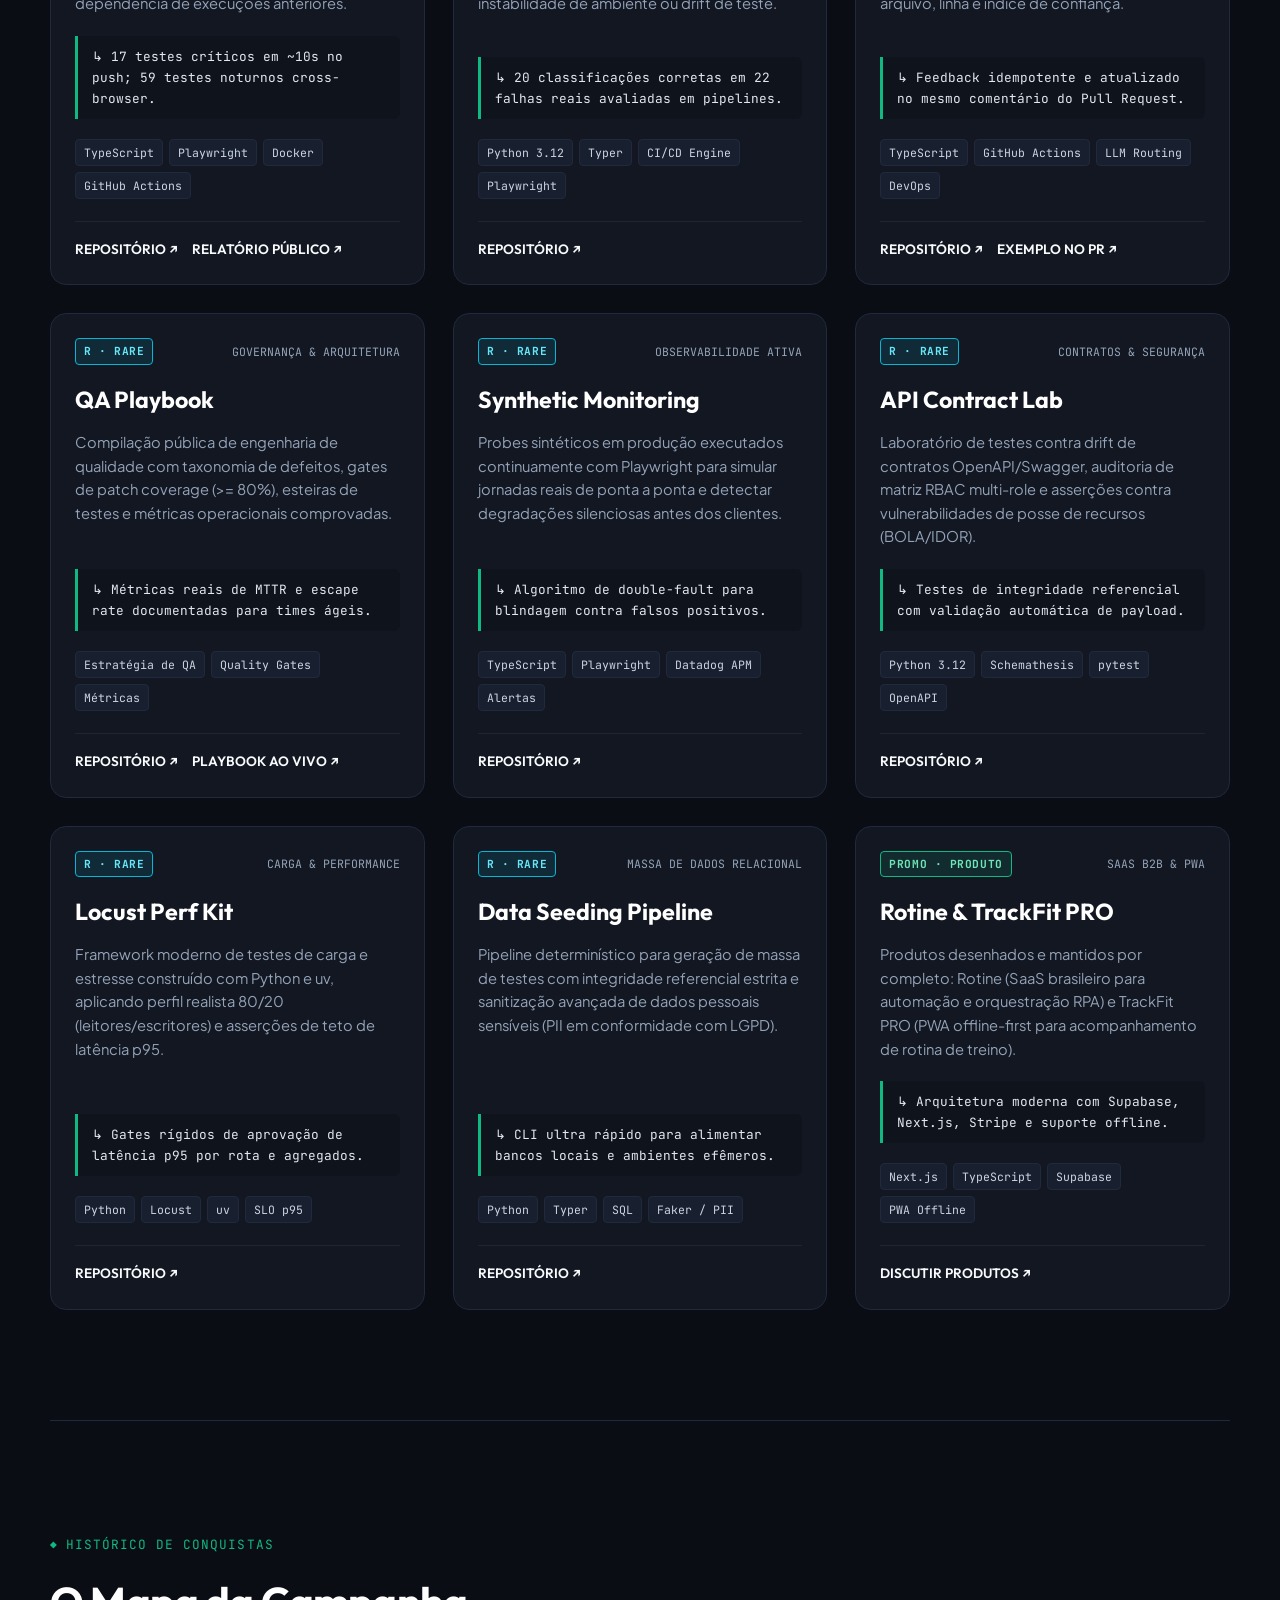
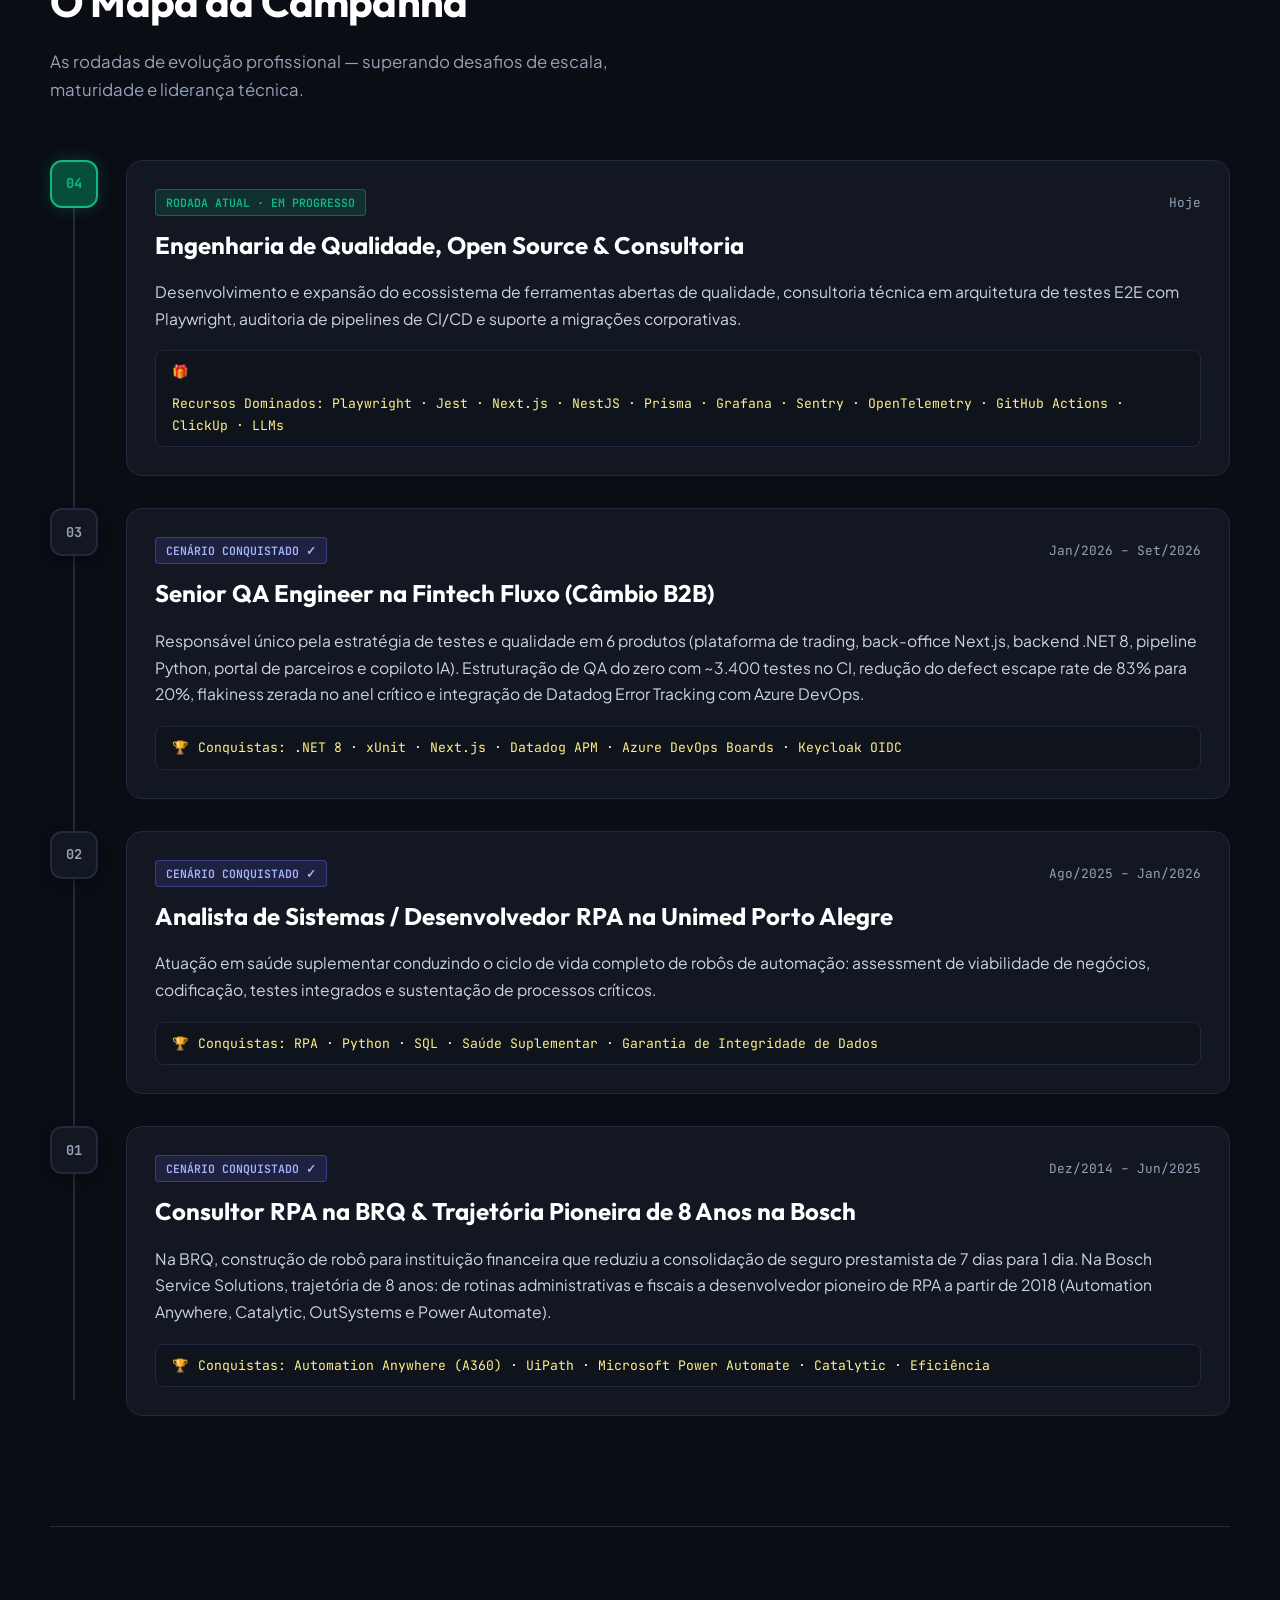
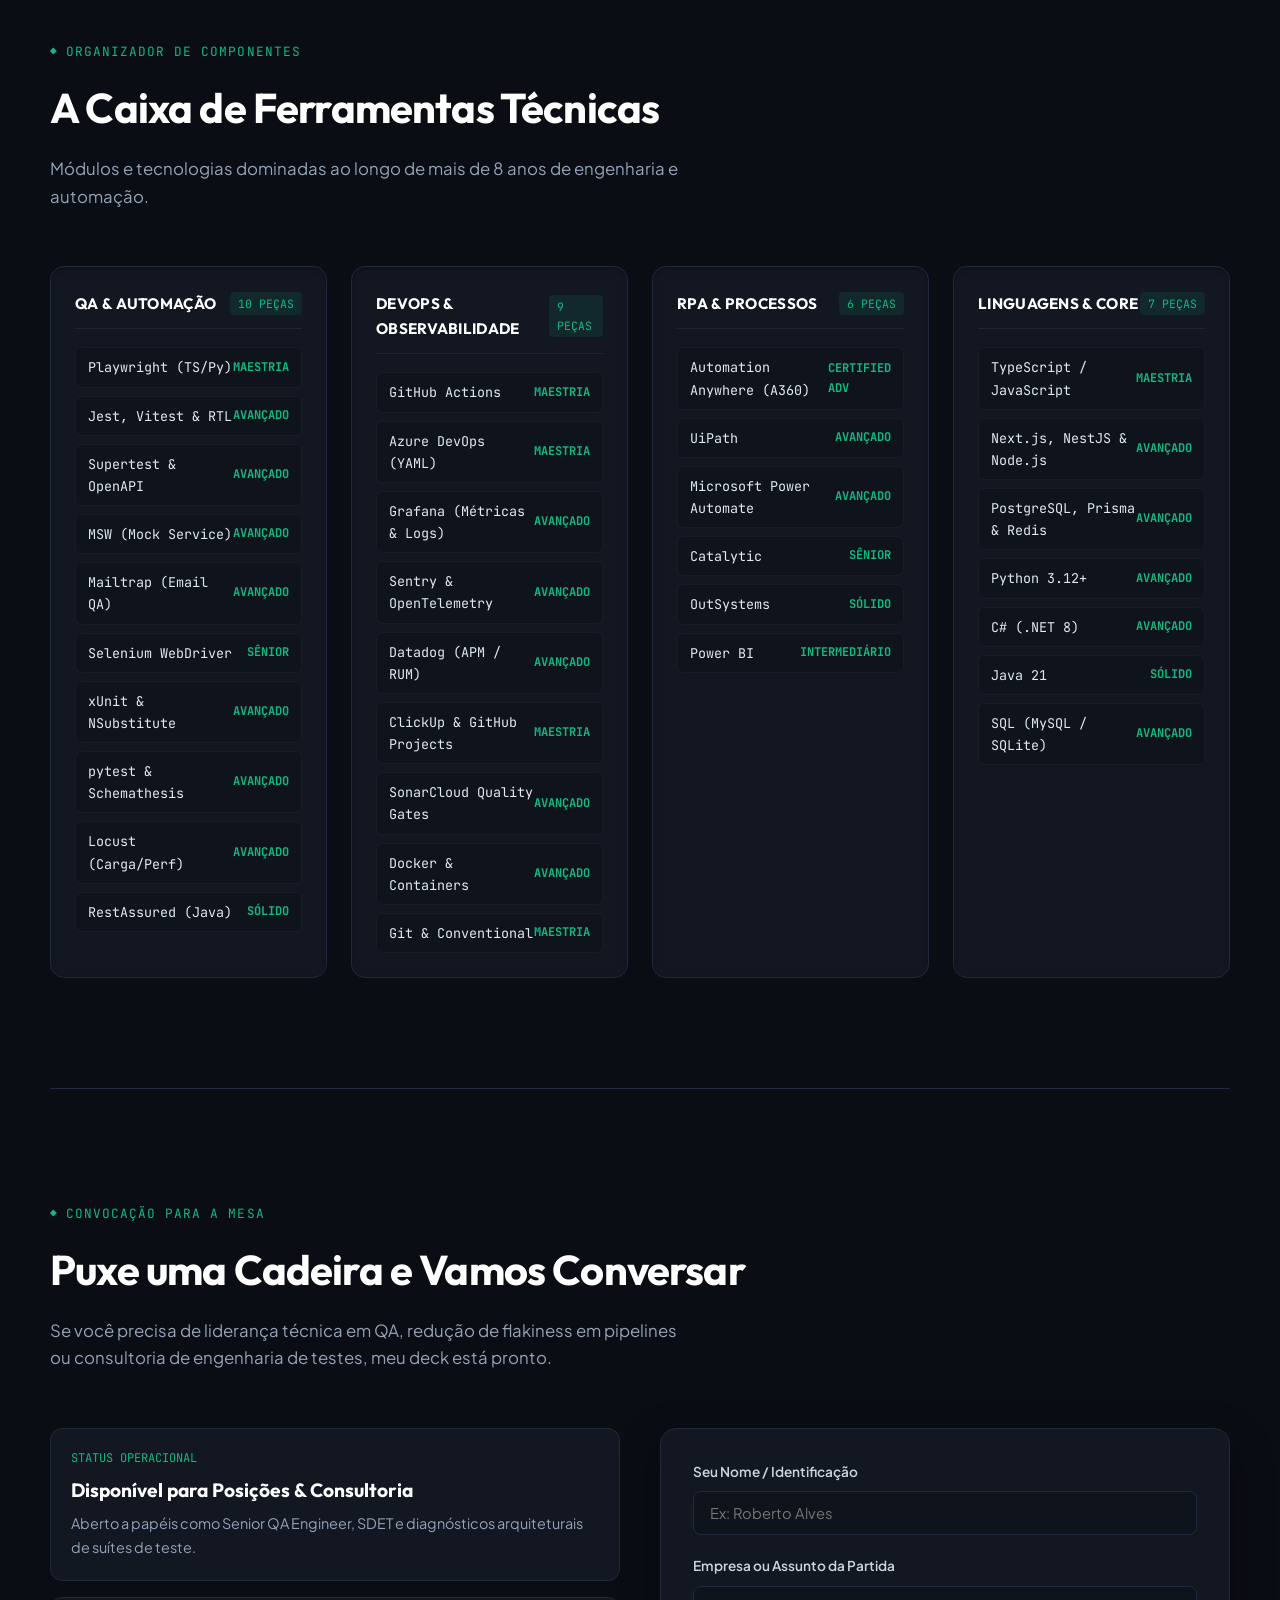
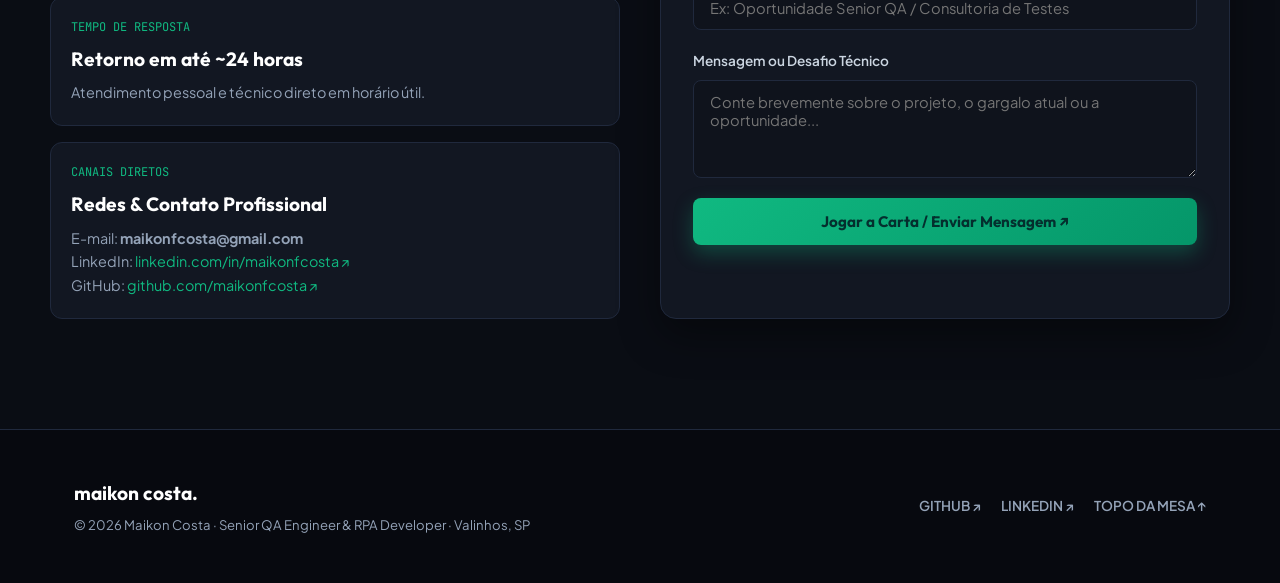
==== commit 50191ec1: "feat(portfolio): update stack with Multidrop tools, Grafana and live QA Playbook link" ====
--- a/index.html
+++ b/index.html
@@ -350,6 +350,7 @@
           </div>
           <div class="card-action-bar">
             <a href="https://github.com/maikonfcosta/qa-playbook" target="_blank" rel="noreferrer" class="card-link-act" aria-label="Repositório do QA Playbook no GitHub">REPOSITÓRIO ↗</a>
+            <a href="https://maikonfcosta.github.io/qa-playbook/" target="_blank" rel="noreferrer" class="card-link-act" aria-label="Site ao vivo do QA Playbook">PLAYBOOK AO VIVO ↗</a>
           </div>
         </article>
 
@@ -504,7 +505,7 @@
             </p>
             <div class="rewards-chest">
               <span class="chest-icon">🎁</span>
-              <span>Recursos Dominados: Playwright · Docker · Azure DevOps · Locust · RestAssured · LLMs</span>
+              <span>Recursos Dominados: Playwright · Jest · Next.js · NestJS · Prisma · Grafana · Sentry · OpenTelemetry · GitHub Actions · ClickUp · LLMs</span>
             </div>
           </div>
         </div>
@@ -586,29 +587,34 @@
         <div class="insert-tray-box">
           <div class="tray-header">
             <h3>QA &amp; AUTOMAÇÃO</h3>
-            <span class="tray-count-tag">8 PEÇAS</span>
+            <span class="tray-count-tag">10 PEÇAS</span>
           </div>
           <div class="component-tokens-list">
             <div class="token-row"><span>Playwright (TS/Py)</span><span class="token-power">MAESTRIA</span></div>
+            <div class="token-row"><span>Jest, Vitest &amp; RTL</span><span class="token-power">AVANÇADO</span></div>
+            <div class="token-row"><span>Supertest &amp; OpenAPI</span><span class="token-power">AVANÇADO</span></div>
+            <div class="token-row"><span>MSW (Mock Service)</span><span class="token-power">AVANÇADO</span></div>
+            <div class="token-row"><span>Mailtrap (Email QA)</span><span class="token-power">AVANÇADO</span></div>
             <div class="token-row"><span>Selenium WebDriver</span><span class="token-power">SÊNIOR</span></div>
             <div class="token-row"><span>xUnit &amp; NSubstitute</span><span class="token-power">AVANÇADO</span></div>
             <div class="token-row"><span>pytest &amp; Schemathesis</span><span class="token-power">AVANÇADO</span></div>
             <div class="token-row"><span>Locust (Carga/Perf)</span><span class="token-power">AVANÇADO</span></div>
-            <div class="token-row"><span>Vitest &amp; RTL</span><span class="token-power">AVANÇADO</span></div>
             <div class="token-row"><span>RestAssured (Java)</span><span class="token-power">SÓLIDO</span></div>
-            <div class="token-row"><span>MSW (Mock Service)</span><span class="token-power">AVANÇADO</span></div>
           </div>
         </div>
 
         <div class="insert-tray-box">
           <div class="tray-header">
             <h3>DEVOPS &amp; OBSERVABILIDADE</h3>
-            <span class="tray-count-tag">6 PEÇAS</span>
+            <span class="tray-count-tag">9 PEÇAS</span>
           </div>
           <div class="component-tokens-list">
+            <div class="token-row"><span>GitHub Actions</span><span class="token-power">MAESTRIA</span></div>
             <div class="token-row"><span>Azure DevOps (YAML)</span><span class="token-power">MAESTRIA</span></div>
-            <div class="token-row"><span>GitHub Actions</span><span class="token-power">MAESTRIA</span></div>
+            <div class="token-row"><span>Grafana (Métricas &amp; Logs)</span><span class="token-power">AVANÇADO</span></div>
+            <div class="token-row"><span>Sentry &amp; OpenTelemetry</span><span class="token-power">AVANÇADO</span></div>
             <div class="token-row"><span>Datadog (APM / RUM)</span><span class="token-power">AVANÇADO</span></div>
+            <div class="token-row"><span>ClickUp &amp; GitHub Projects</span><span class="token-power">MAESTRIA</span></div>
             <div class="token-row"><span>SonarCloud Quality Gates</span><span class="token-power">AVANÇADO</span></div>
             <div class="token-row"><span>Docker &amp; Containers</span><span class="token-power">AVANÇADO</span></div>
             <div class="token-row"><span>Git &amp; Conventional</span><span class="token-power">MAESTRIA</span></div>
@@ -633,14 +639,16 @@
         <div class="insert-tray-box">
           <div class="tray-header">
             <h3>LINGUAGENS &amp; CORE</h3>
-            <span class="tray-count-tag">5 PEÇAS</span>
+            <span class="tray-count-tag">7 PEÇAS</span>
           </div>
           <div class="component-tokens-list">
             <div class="token-row"><span>TypeScript / JavaScript</span><span class="token-power">MAESTRIA</span></div>
+            <div class="token-row"><span>Next.js, NestJS &amp; Node.js</span><span class="token-power">AVANÇADO</span></div>
+            <div class="token-row"><span>PostgreSQL, Prisma &amp; Redis</span><span class="token-power">AVANÇADO</span></div>
             <div class="token-row"><span>Python 3.12+</span><span class="token-power">AVANÇADO</span></div>
             <div class="token-row"><span>C# (.NET 8)</span><span class="token-power">AVANÇADO</span></div>
             <div class="token-row"><span>Java 21</span><span class="token-power">SÓLIDO</span></div>
-            <div class="token-row"><span>SQL (Postgres/MySQL)</span><span class="token-power">AVANÇADO</span></div>
+            <div class="token-row"><span>SQL (MySQL / SQLite)</span><span class="token-power">AVANÇADO</span></div>
           </div>
         </div>
 
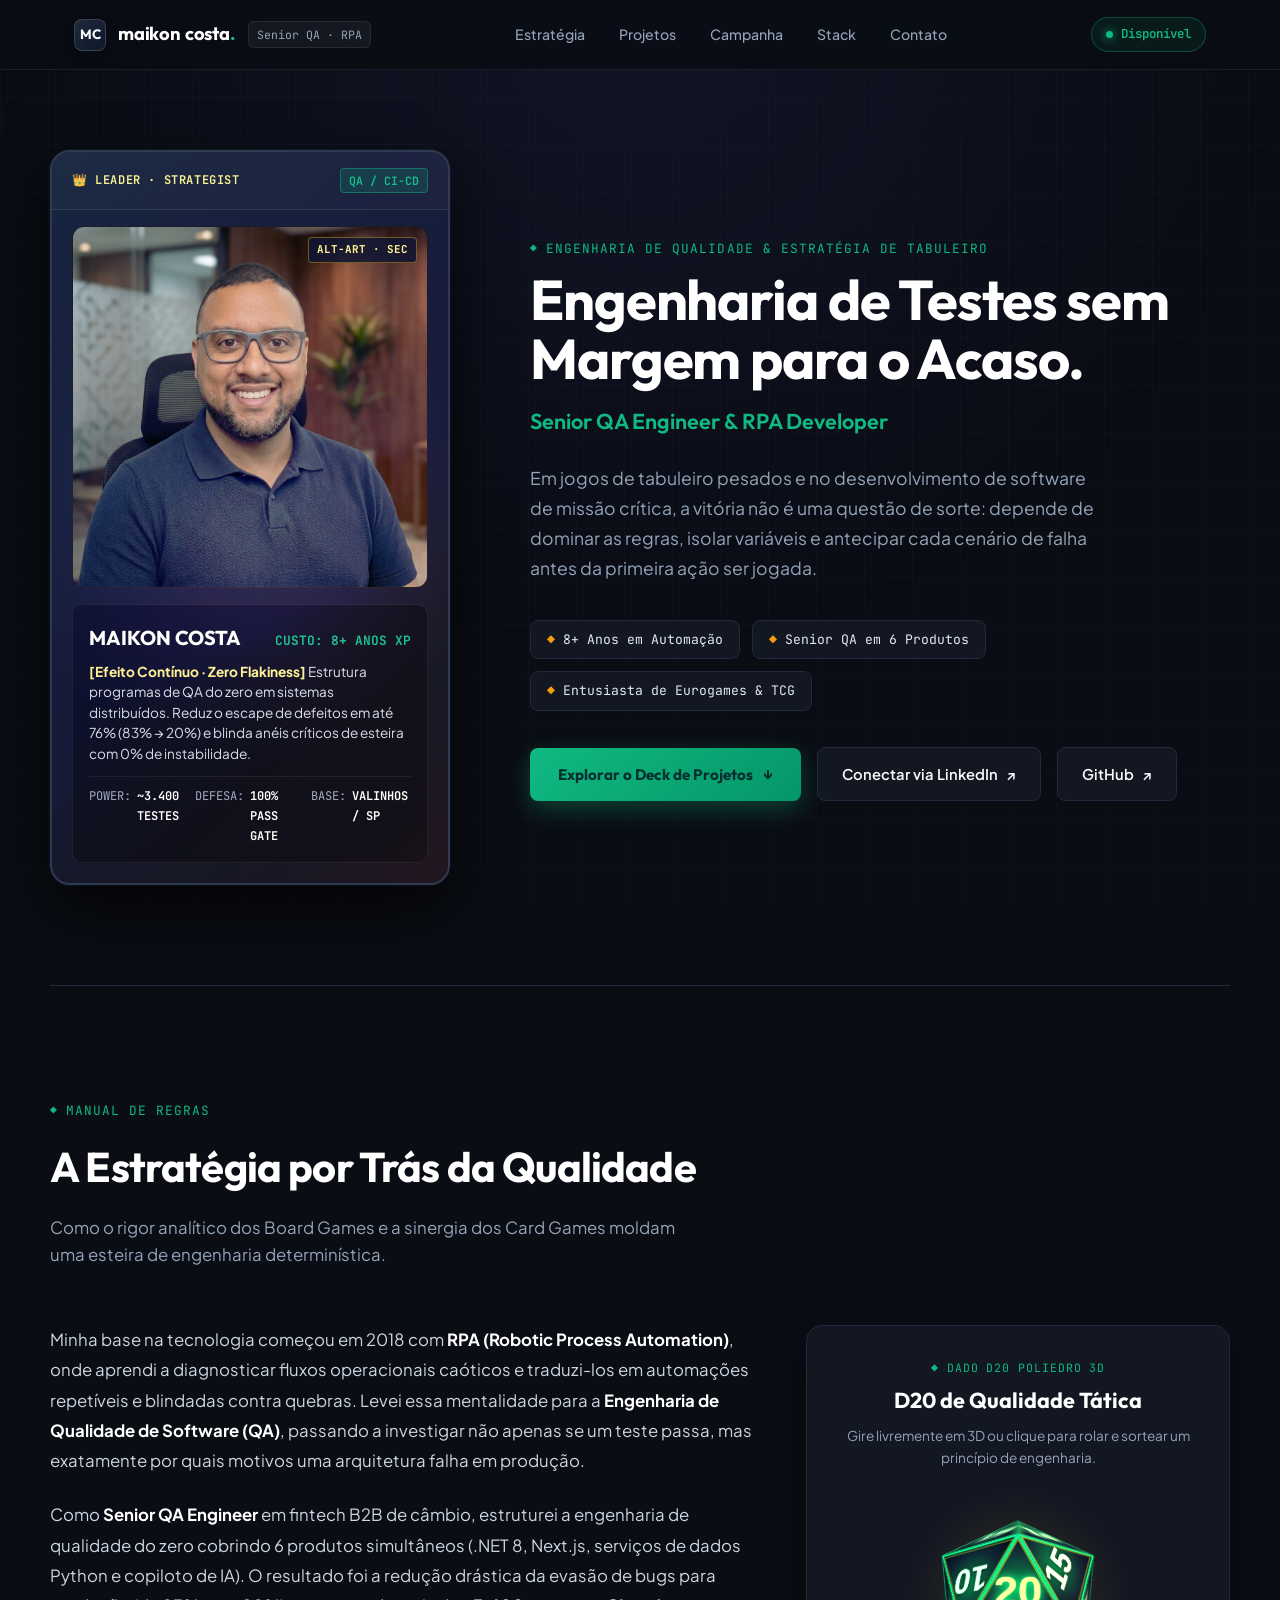
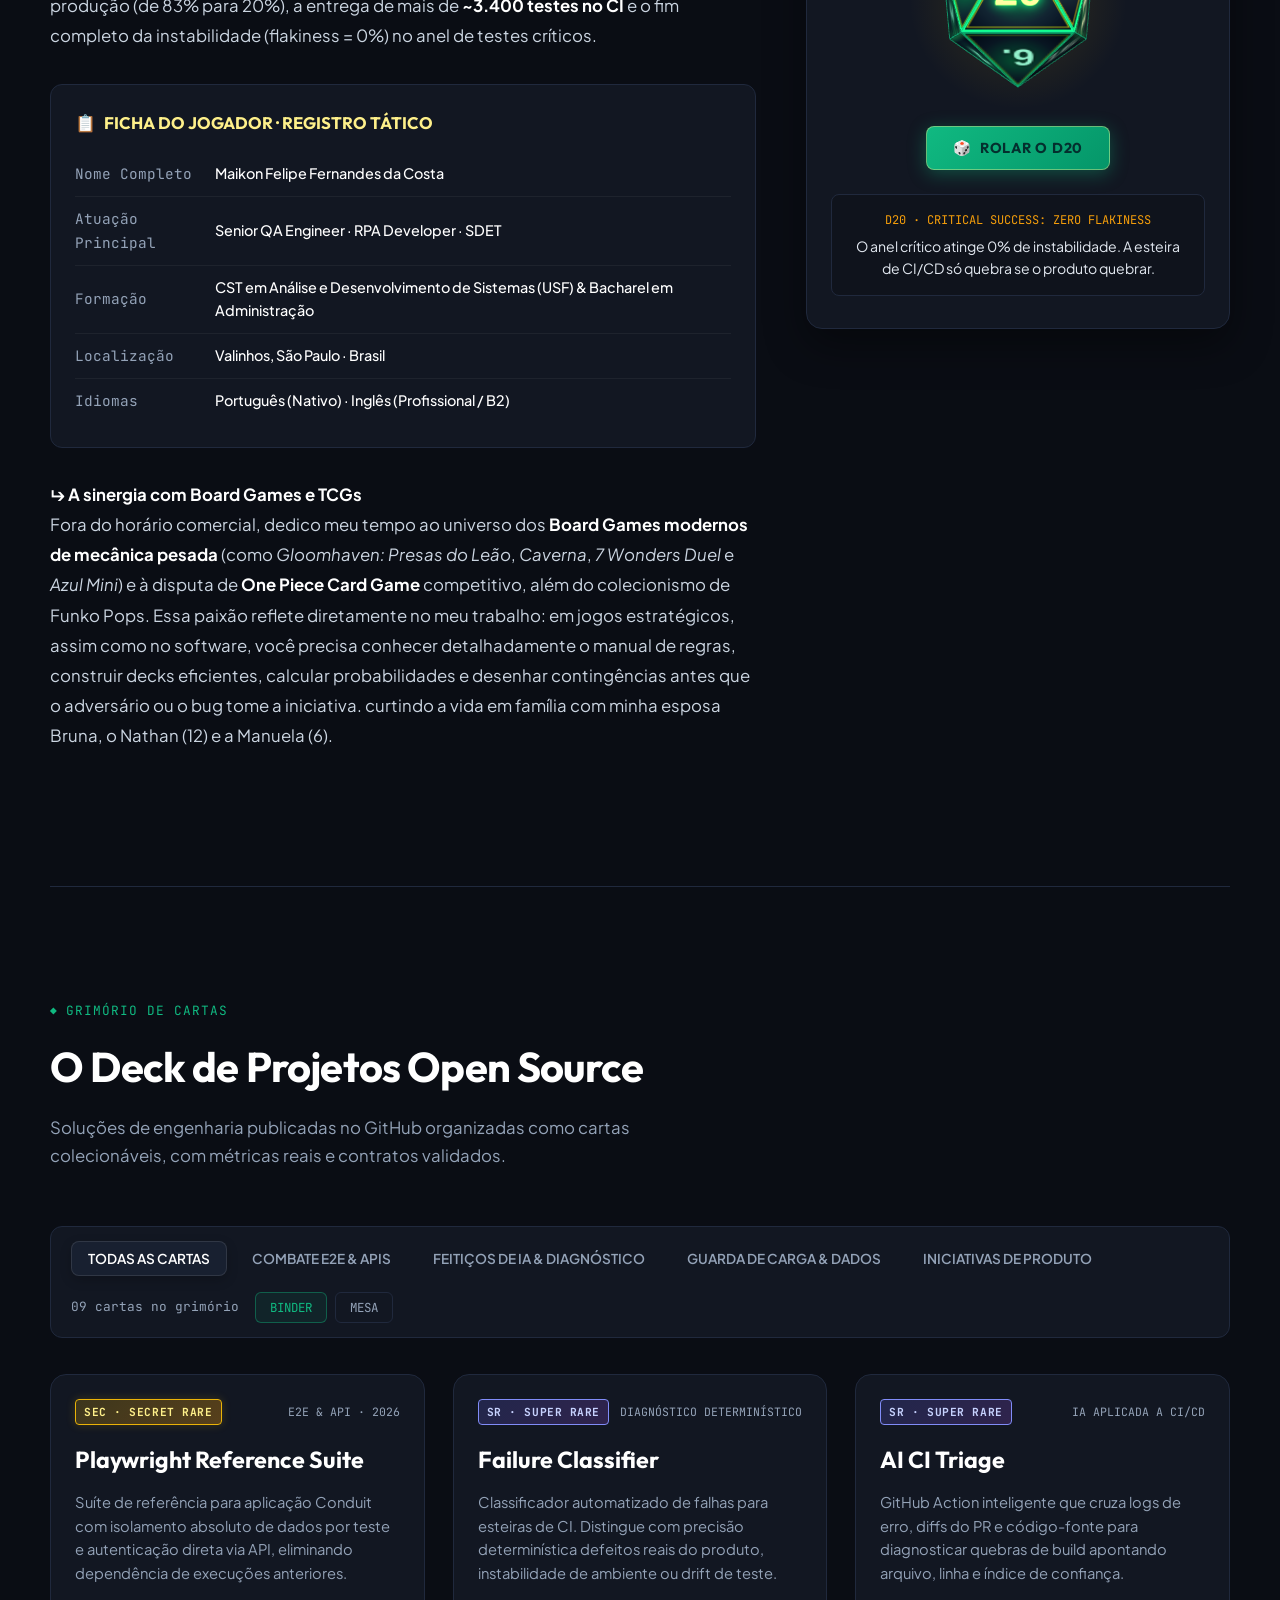
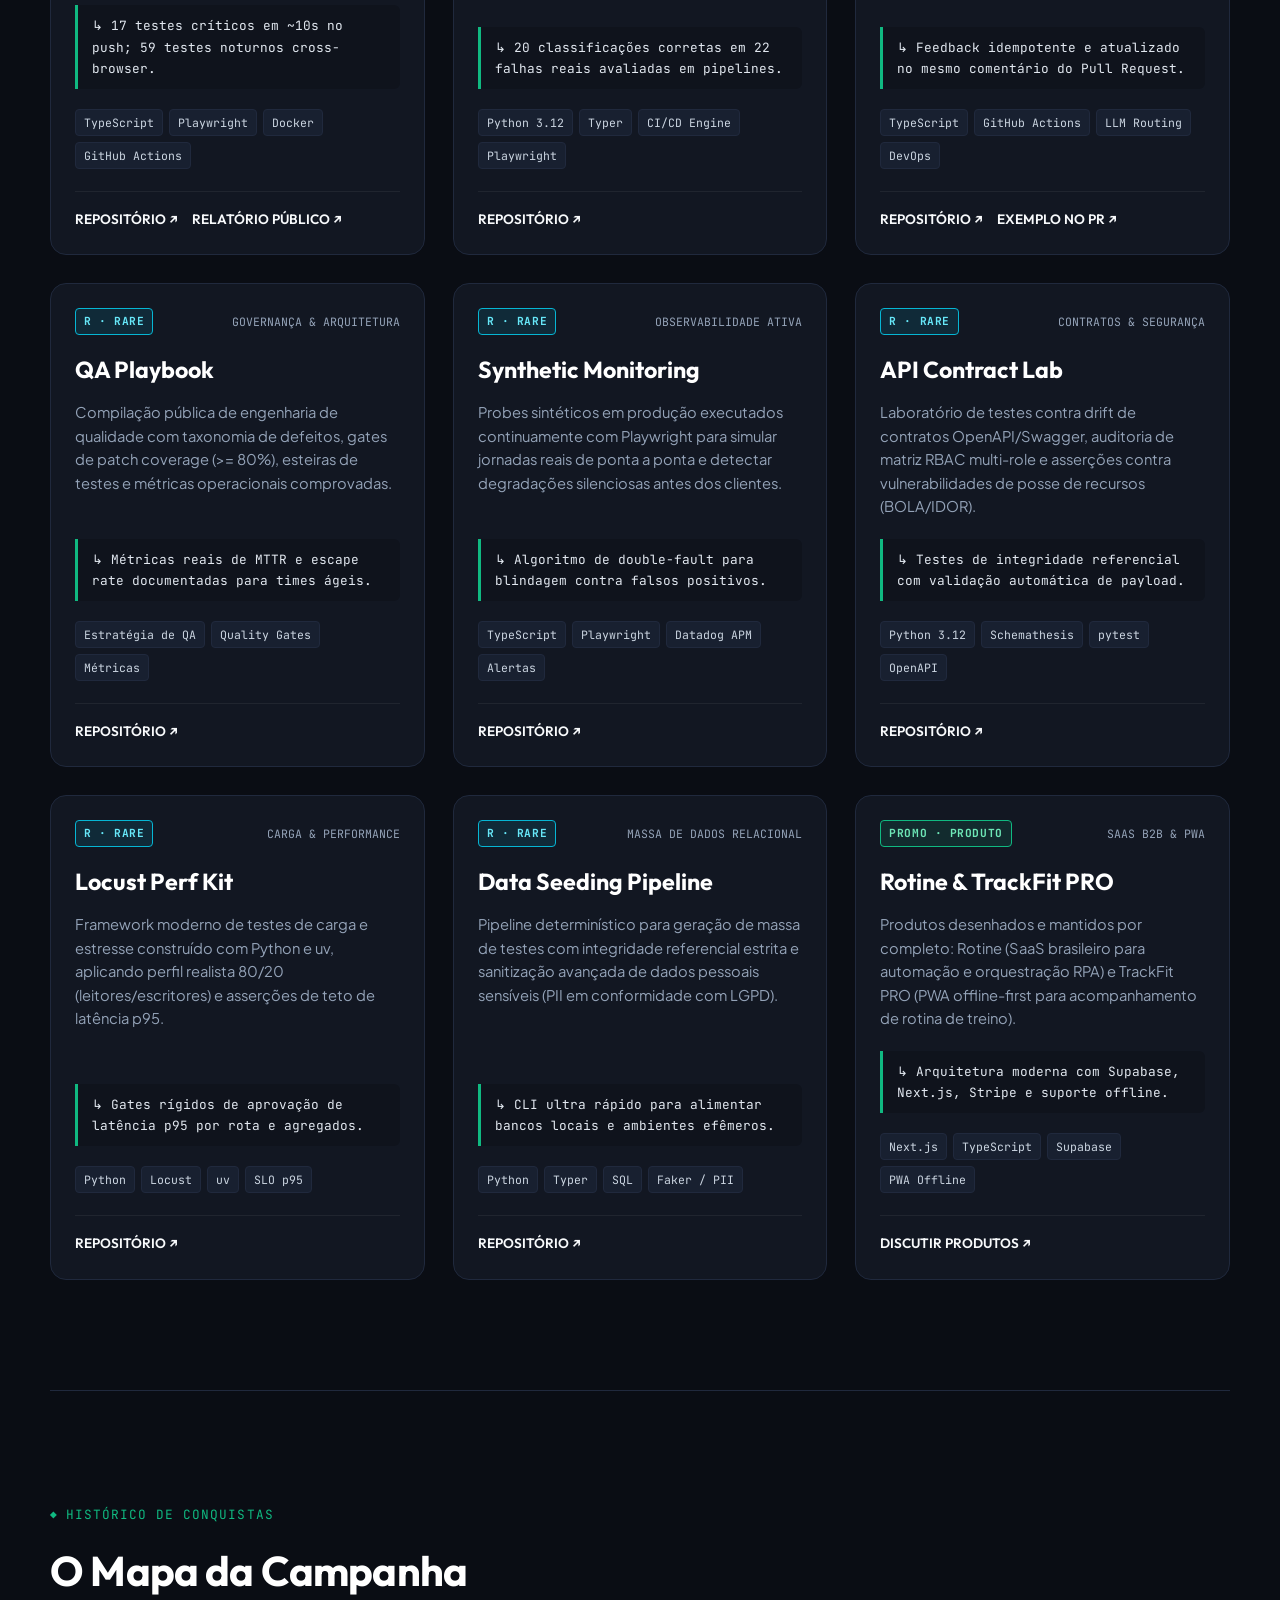
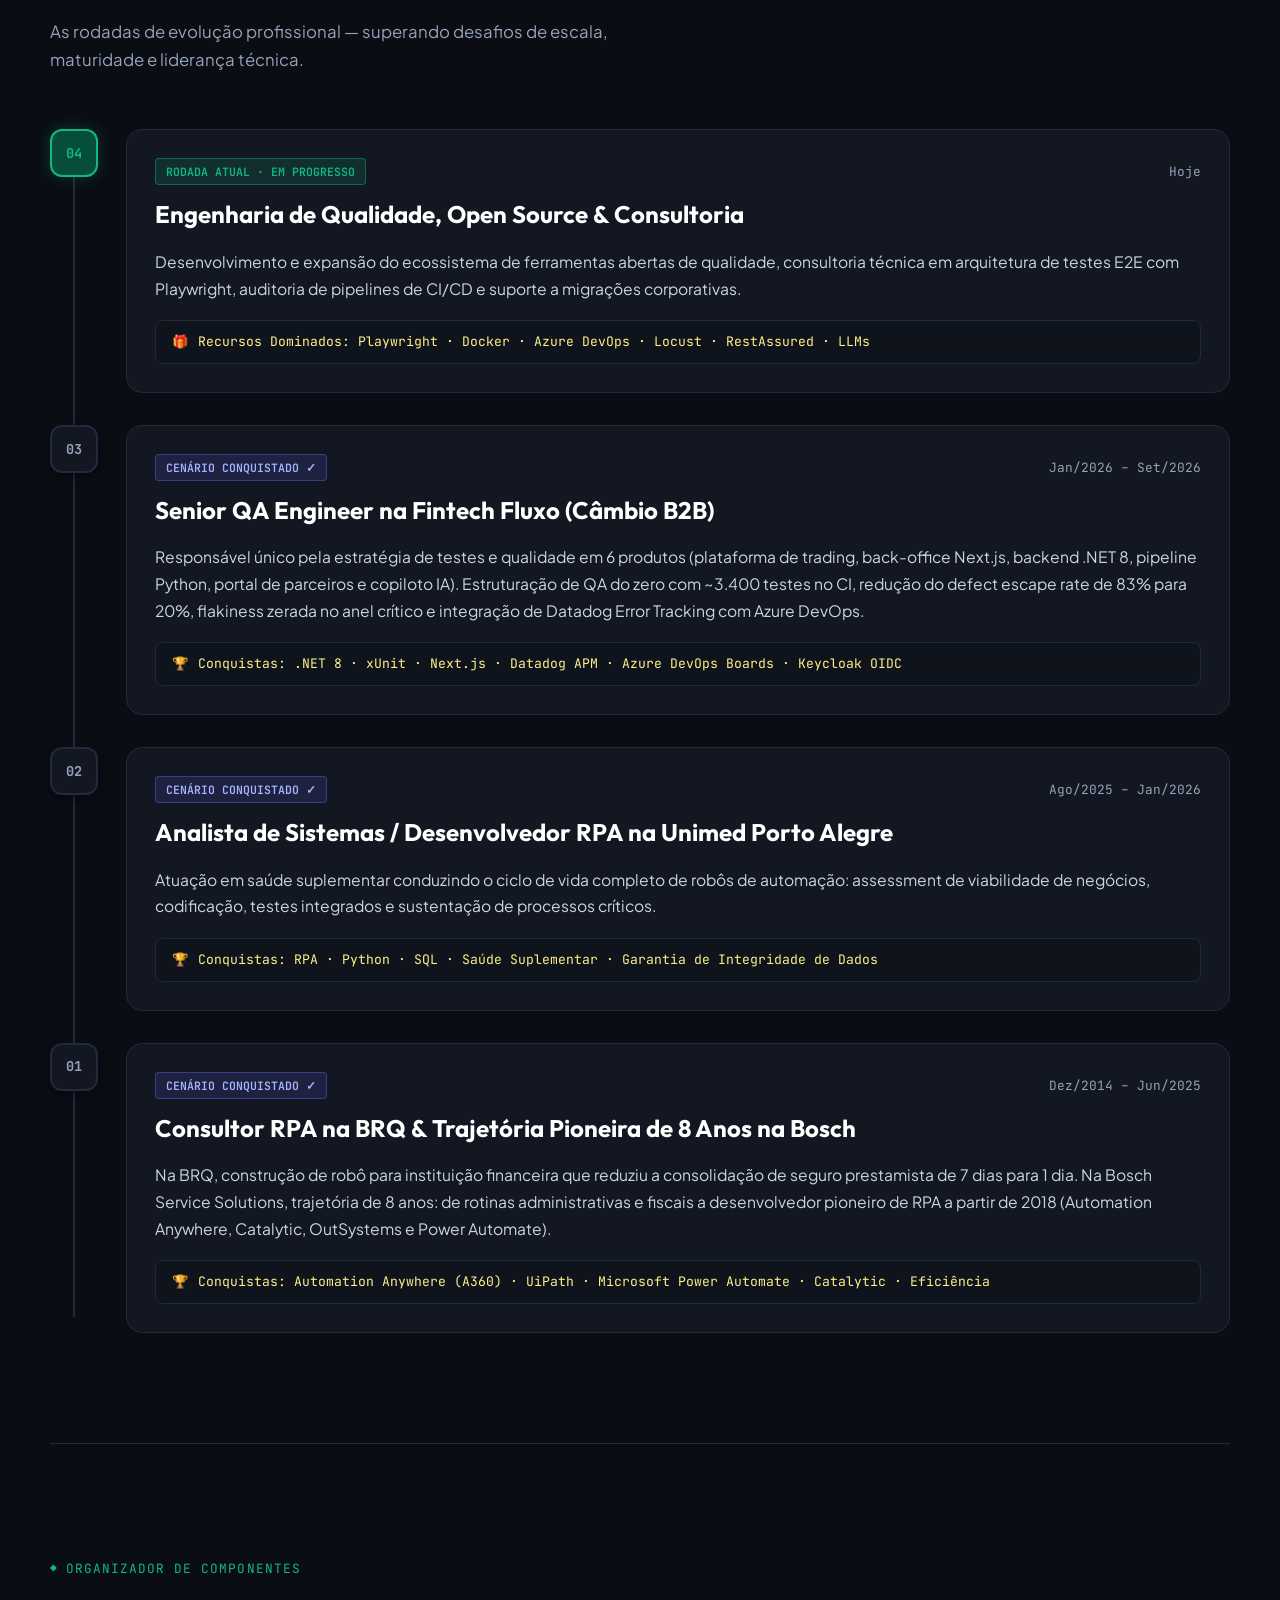
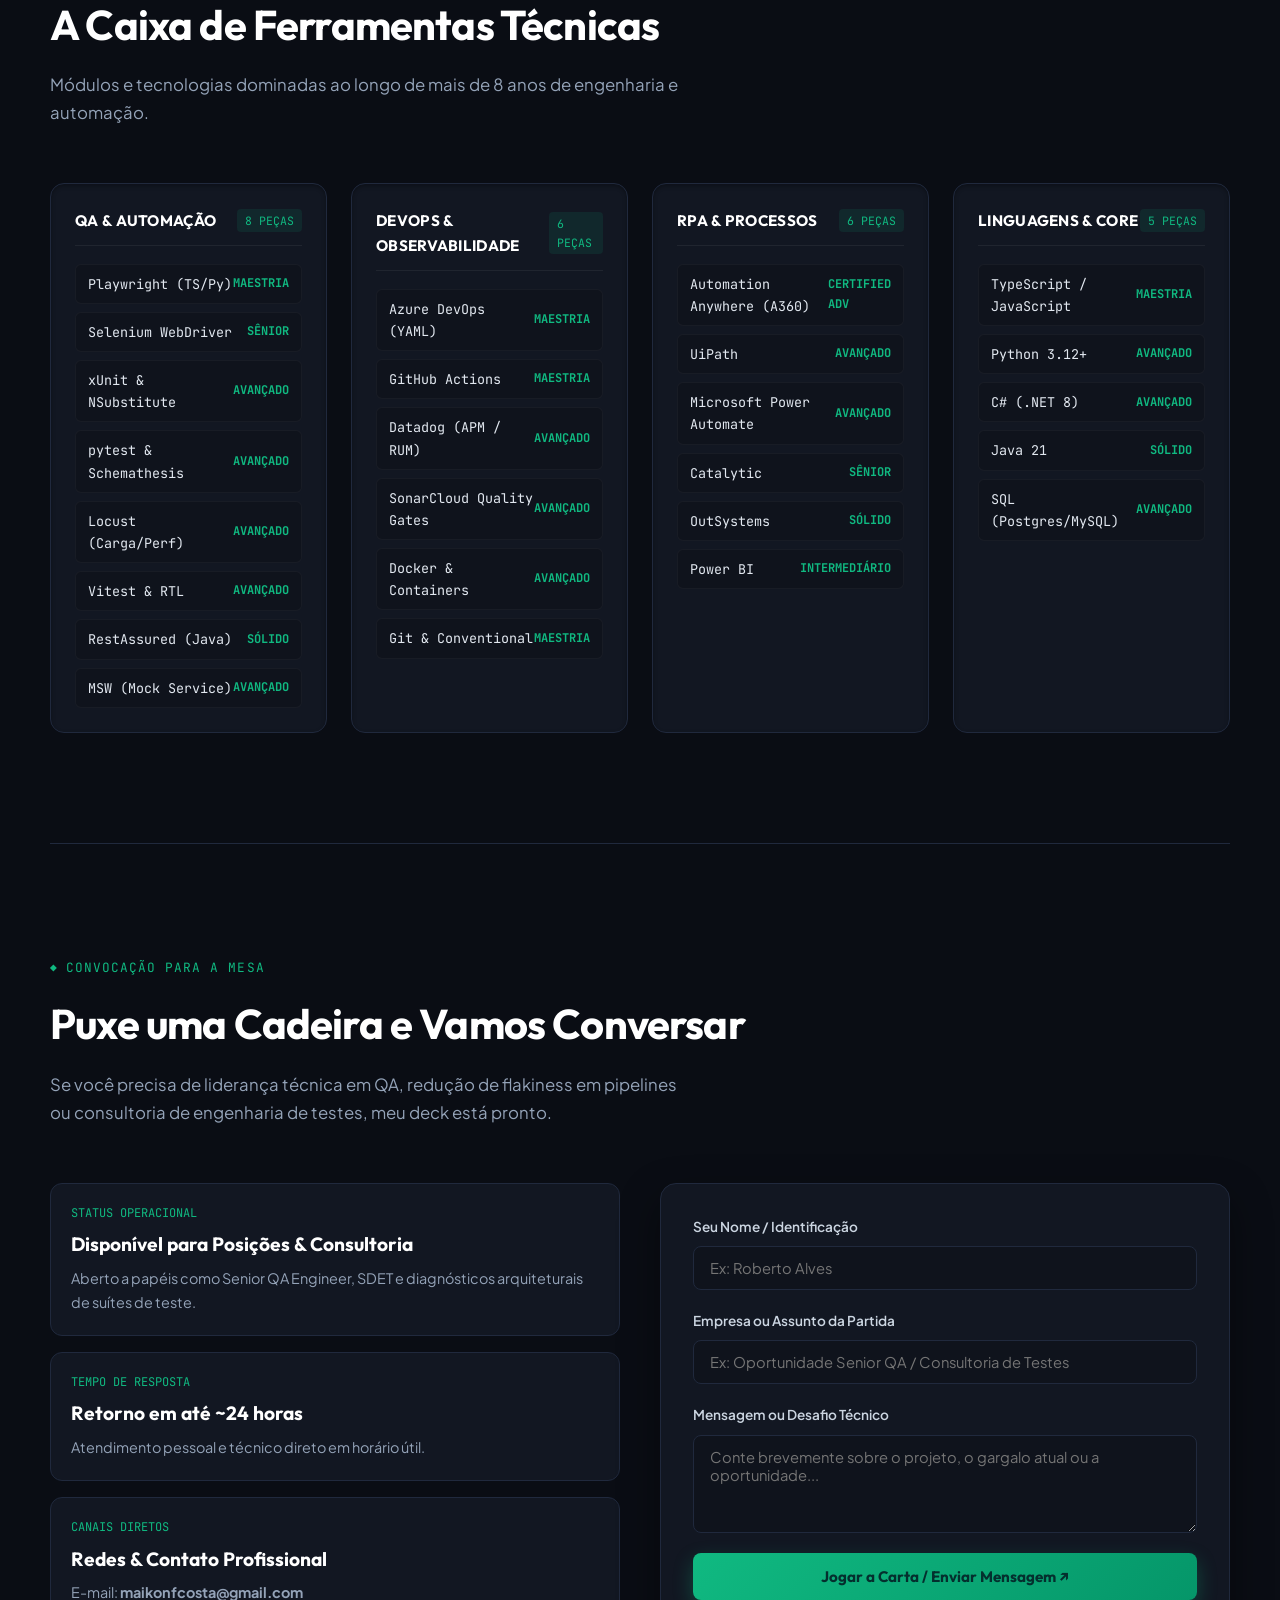
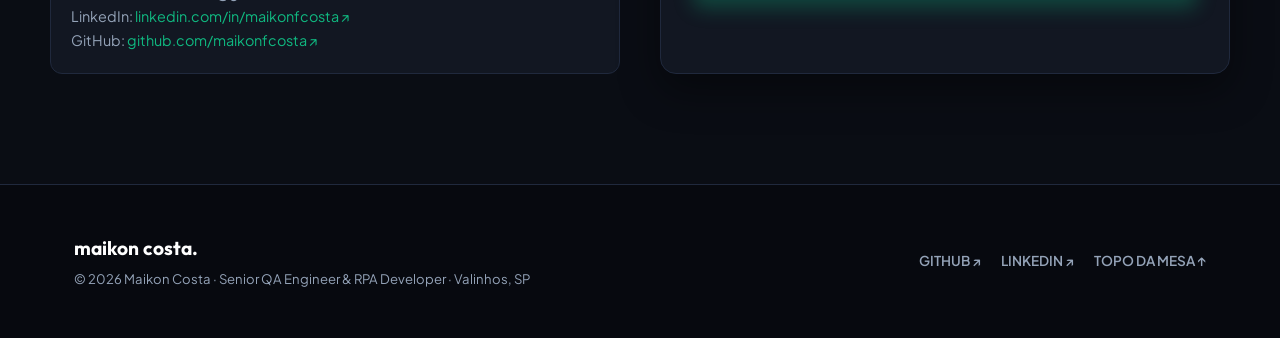
==== commit d754f112: "docs(portfolio): remove riftbound and content creation references" ====
--- a/index.html
+++ b/index.html
@@ -192,7 +192,7 @@
 
           <p>
             <strong>↳ A sinergia com Board Games e TCGs</strong><br>
-            Fora do horário comercial, dedico meu tempo ao universo dos <strong>Board Games modernos de mecânica pesada</strong> (como <em>Gloomhaven: Presas do Leão</em>, <em>Caverna</em>, <em>7 Wonders Duel</em> e <em>Azul Mini</em>) e à disputa de <strong>One Piece Card Game</strong> competitivo, além do colecionismo de Funko Pops e Riftbound. Essa paixão reflete diretamente no meu trabalho: em jogos estratégicos, assim como no software, você precisa conhecer detalhadamente o manual de regras, construir decks eficientes, calcular probabilidades e desenhar contingências antes que o adversário ou o bug tome a iniciativa. Também sou co-gestor do canal infantil <em>Manuzinha Show</em>, curtindo a vida em família com minha esposa Bruna, o Nathan (12) e a Manuela (6).
+            Fora do horário comercial, dedico meu tempo ao universo dos <strong>Board Games modernos de mecânica pesada</strong> (como <em>Gloomhaven: Presas do Leão</em>, <em>Caverna</em>, <em>7 Wonders Duel</em> e <em>Azul Mini</em>) e à disputa de <strong>One Piece Card Game</strong> competitivo, além do colecionismo de Funko Pops. Essa paixão reflete diretamente no meu trabalho: em jogos estratégicos, assim como no software, você precisa conhecer detalhadamente o manual de regras, construir decks eficientes, calcular probabilidades e desenhar contingências antes que o adversário ou o bug tome a iniciativa. curtindo a vida em família com minha esposa Bruna, o Nathan (12) e a Manuela (6).
           </p>
         </div>
 
@@ -350,7 +350,6 @@
           </div>
           <div class="card-action-bar">
             <a href="https://github.com/maikonfcosta/qa-playbook" target="_blank" rel="noreferrer" class="card-link-act" aria-label="Repositório do QA Playbook no GitHub">REPOSITÓRIO ↗</a>
-            <a href="https://maikonfcosta.github.io/qa-playbook/" target="_blank" rel="noreferrer" class="card-link-act" aria-label="Site ao vivo do QA Playbook">PLAYBOOK AO VIVO ↗</a>
           </div>
         </article>
 
@@ -505,7 +504,7 @@
             </p>
             <div class="rewards-chest">
               <span class="chest-icon">🎁</span>
-              <span>Recursos Dominados: Playwright · Jest · Next.js · NestJS · Prisma · Grafana · Sentry · OpenTelemetry · GitHub Actions · ClickUp · LLMs</span>
+              <span>Recursos Dominados: Playwright · Docker · Azure DevOps · Locust · RestAssured · LLMs</span>
             </div>
           </div>
         </div>
@@ -587,34 +586,29 @@
         <div class="insert-tray-box">
           <div class="tray-header">
             <h3>QA &amp; AUTOMAÇÃO</h3>
-            <span class="tray-count-tag">10 PEÇAS</span>
+            <span class="tray-count-tag">8 PEÇAS</span>
           </div>
           <div class="component-tokens-list">
             <div class="token-row"><span>Playwright (TS/Py)</span><span class="token-power">MAESTRIA</span></div>
-            <div class="token-row"><span>Jest, Vitest &amp; RTL</span><span class="token-power">AVANÇADO</span></div>
-            <div class="token-row"><span>Supertest &amp; OpenAPI</span><span class="token-power">AVANÇADO</span></div>
-            <div class="token-row"><span>MSW (Mock Service)</span><span class="token-power">AVANÇADO</span></div>
-            <div class="token-row"><span>Mailtrap (Email QA)</span><span class="token-power">AVANÇADO</span></div>
             <div class="token-row"><span>Selenium WebDriver</span><span class="token-power">SÊNIOR</span></div>
             <div class="token-row"><span>xUnit &amp; NSubstitute</span><span class="token-power">AVANÇADO</span></div>
             <div class="token-row"><span>pytest &amp; Schemathesis</span><span class="token-power">AVANÇADO</span></div>
             <div class="token-row"><span>Locust (Carga/Perf)</span><span class="token-power">AVANÇADO</span></div>
+            <div class="token-row"><span>Vitest &amp; RTL</span><span class="token-power">AVANÇADO</span></div>
             <div class="token-row"><span>RestAssured (Java)</span><span class="token-power">SÓLIDO</span></div>
+            <div class="token-row"><span>MSW (Mock Service)</span><span class="token-power">AVANÇADO</span></div>
           </div>
         </div>
 
         <div class="insert-tray-box">
           <div class="tray-header">
             <h3>DEVOPS &amp; OBSERVABILIDADE</h3>
-            <span class="tray-count-tag">9 PEÇAS</span>
+            <span class="tray-count-tag">6 PEÇAS</span>
           </div>
           <div class="component-tokens-list">
+            <div class="token-row"><span>Azure DevOps (YAML)</span><span class="token-power">MAESTRIA</span></div>
             <div class="token-row"><span>GitHub Actions</span><span class="token-power">MAESTRIA</span></div>
-            <div class="token-row"><span>Azure DevOps (YAML)</span><span class="token-power">MAESTRIA</span></div>
-            <div class="token-row"><span>Grafana (Métricas &amp; Logs)</span><span class="token-power">AVANÇADO</span></div>
-            <div class="token-row"><span>Sentry &amp; OpenTelemetry</span><span class="token-power">AVANÇADO</span></div>
             <div class="token-row"><span>Datadog (APM / RUM)</span><span class="token-power">AVANÇADO</span></div>
-            <div class="token-row"><span>ClickUp &amp; GitHub Projects</span><span class="token-power">MAESTRIA</span></div>
             <div class="token-row"><span>SonarCloud Quality Gates</span><span class="token-power">AVANÇADO</span></div>
             <div class="token-row"><span>Docker &amp; Containers</span><span class="token-power">AVANÇADO</span></div>
             <div class="token-row"><span>Git &amp; Conventional</span><span class="token-power">MAESTRIA</span></div>
@@ -639,16 +633,14 @@
         <div class="insert-tray-box">
           <div class="tray-header">
             <h3>LINGUAGENS &amp; CORE</h3>
-            <span class="tray-count-tag">7 PEÇAS</span>
+            <span class="tray-count-tag">5 PEÇAS</span>
           </div>
           <div class="component-tokens-list">
             <div class="token-row"><span>TypeScript / JavaScript</span><span class="token-power">MAESTRIA</span></div>
-            <div class="token-row"><span>Next.js, NestJS &amp; Node.js</span><span class="token-power">AVANÇADO</span></div>
-            <div class="token-row"><span>PostgreSQL, Prisma &amp; Redis</span><span class="token-power">AVANÇADO</span></div>
             <div class="token-row"><span>Python 3.12+</span><span class="token-power">AVANÇADO</span></div>
             <div class="token-row"><span>C# (.NET 8)</span><span class="token-power">AVANÇADO</span></div>
             <div class="token-row"><span>Java 21</span><span class="token-power">SÓLIDO</span></div>
-            <div class="token-row"><span>SQL (MySQL / SQLite)</span><span class="token-power">AVANÇADO</span></div>
+            <div class="token-row"><span>SQL (Postgres/MySQL)</span><span class="token-power">AVANÇADO</span></div>
           </div>
         </div>
 
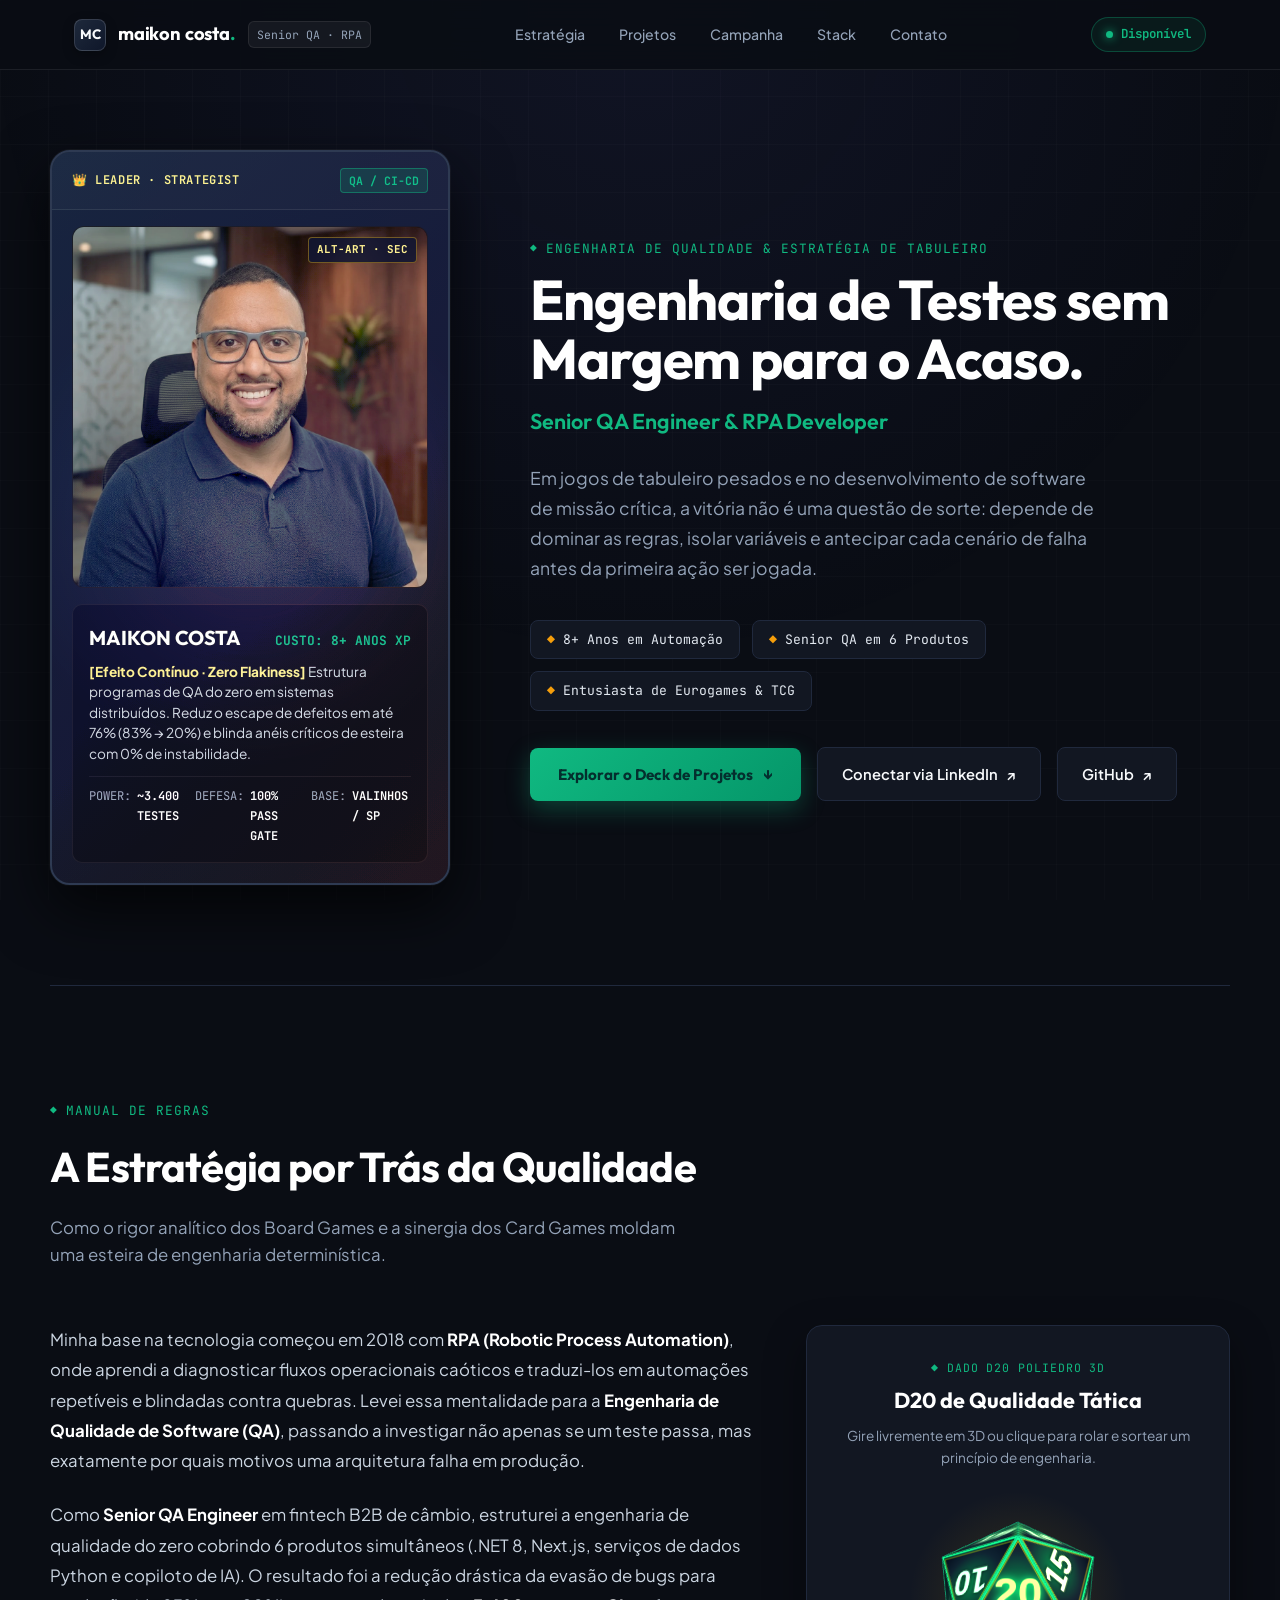
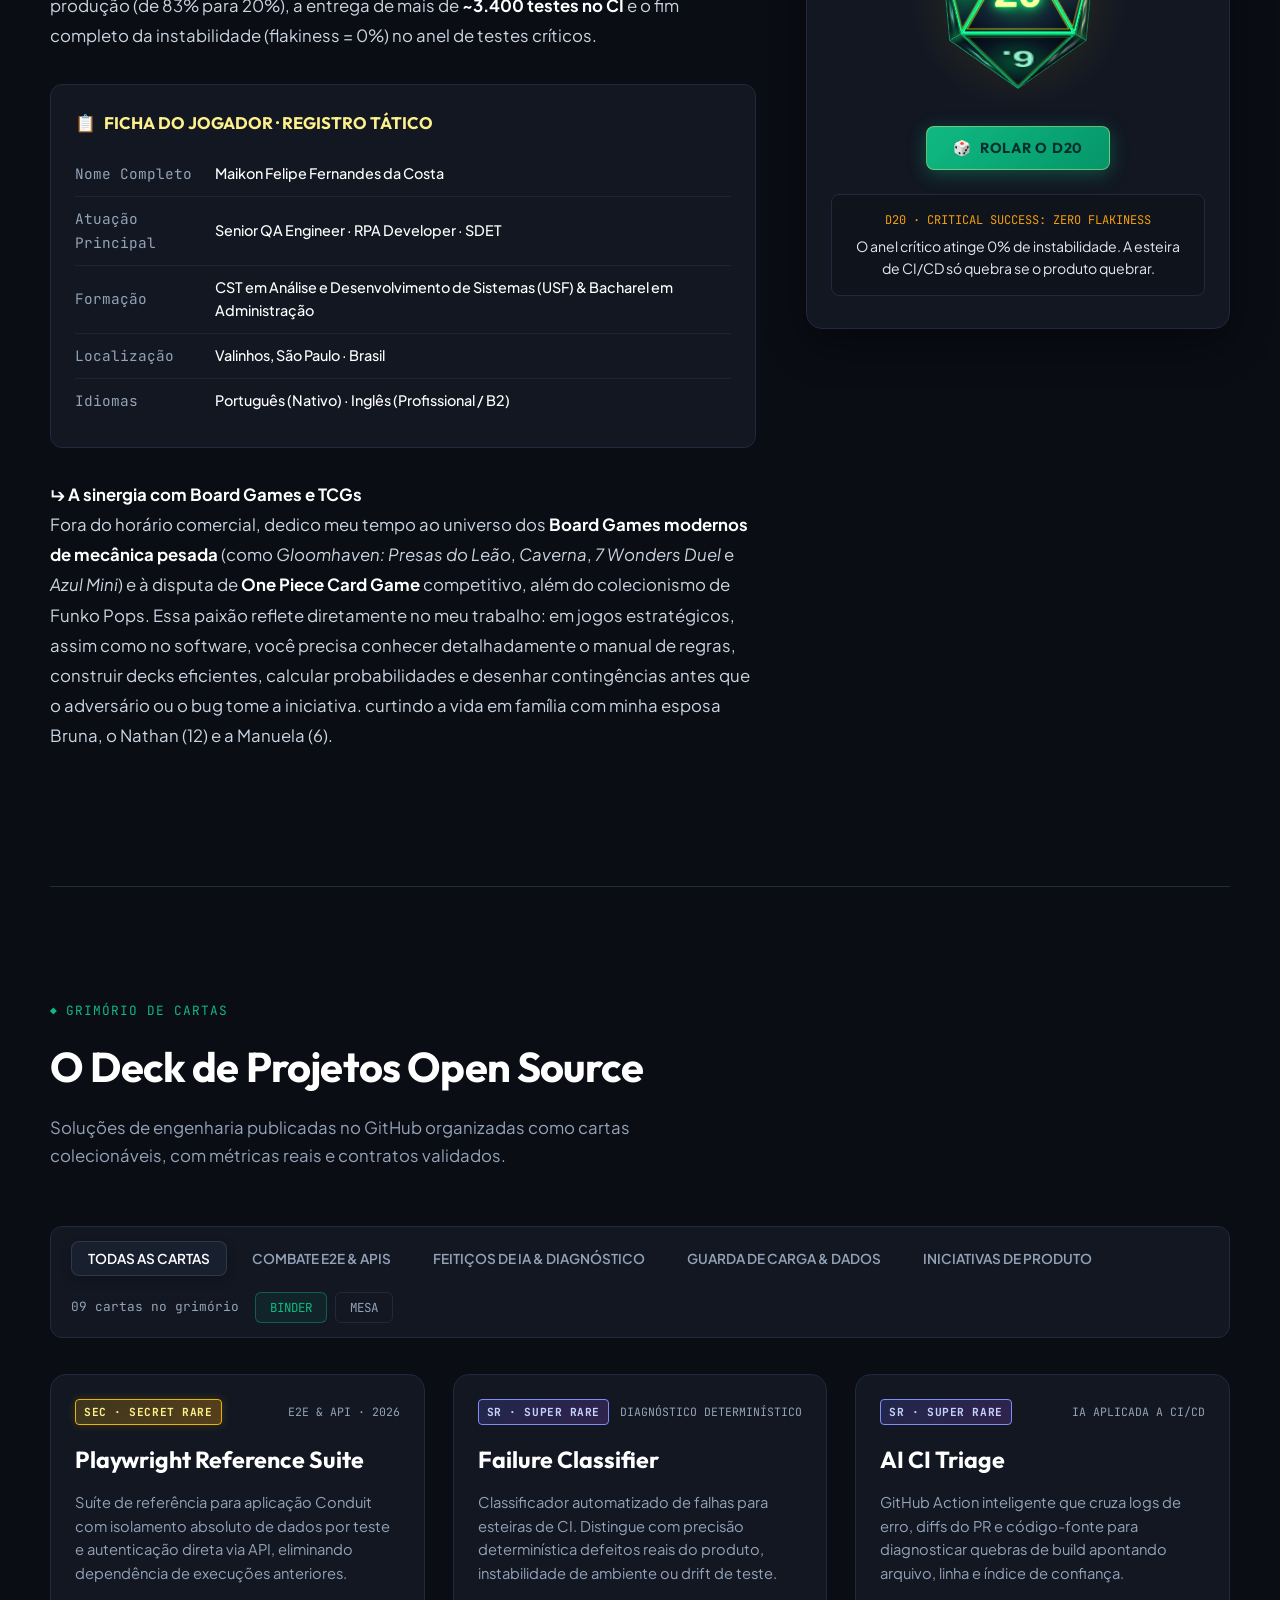
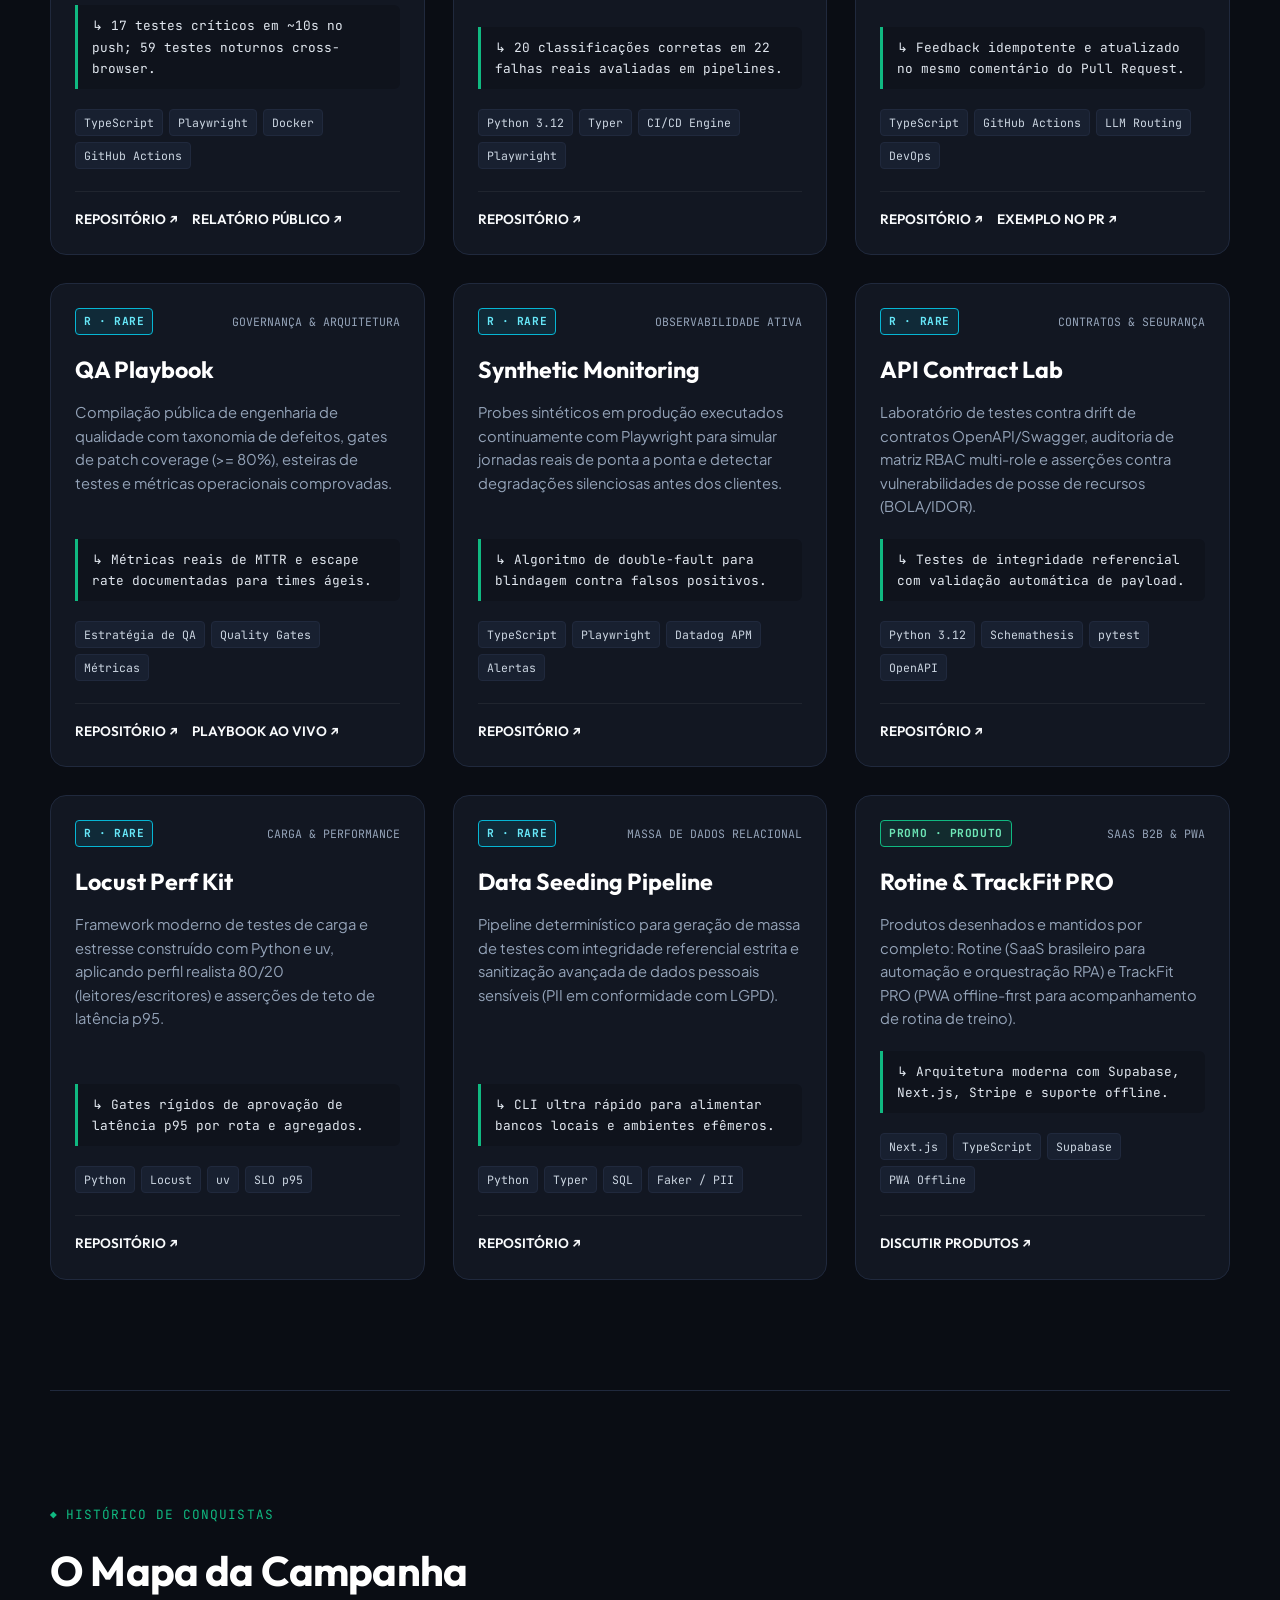
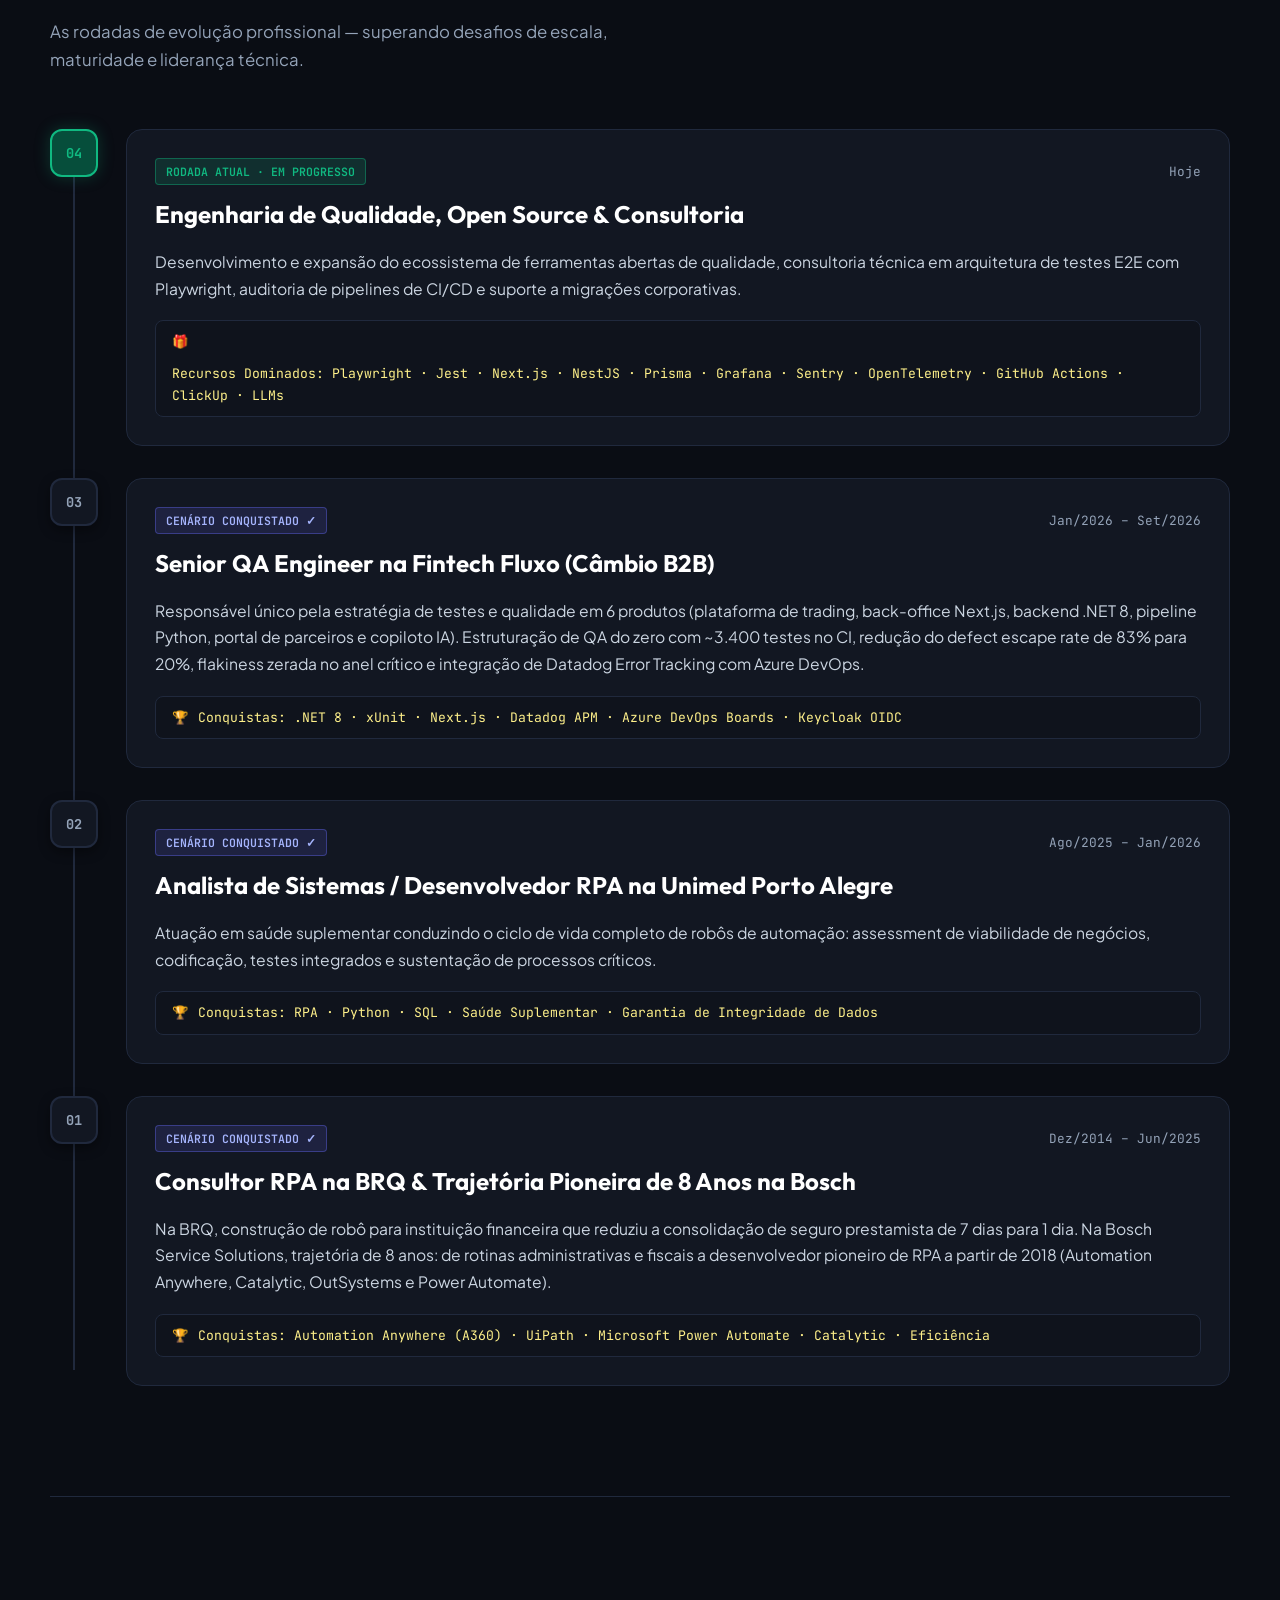
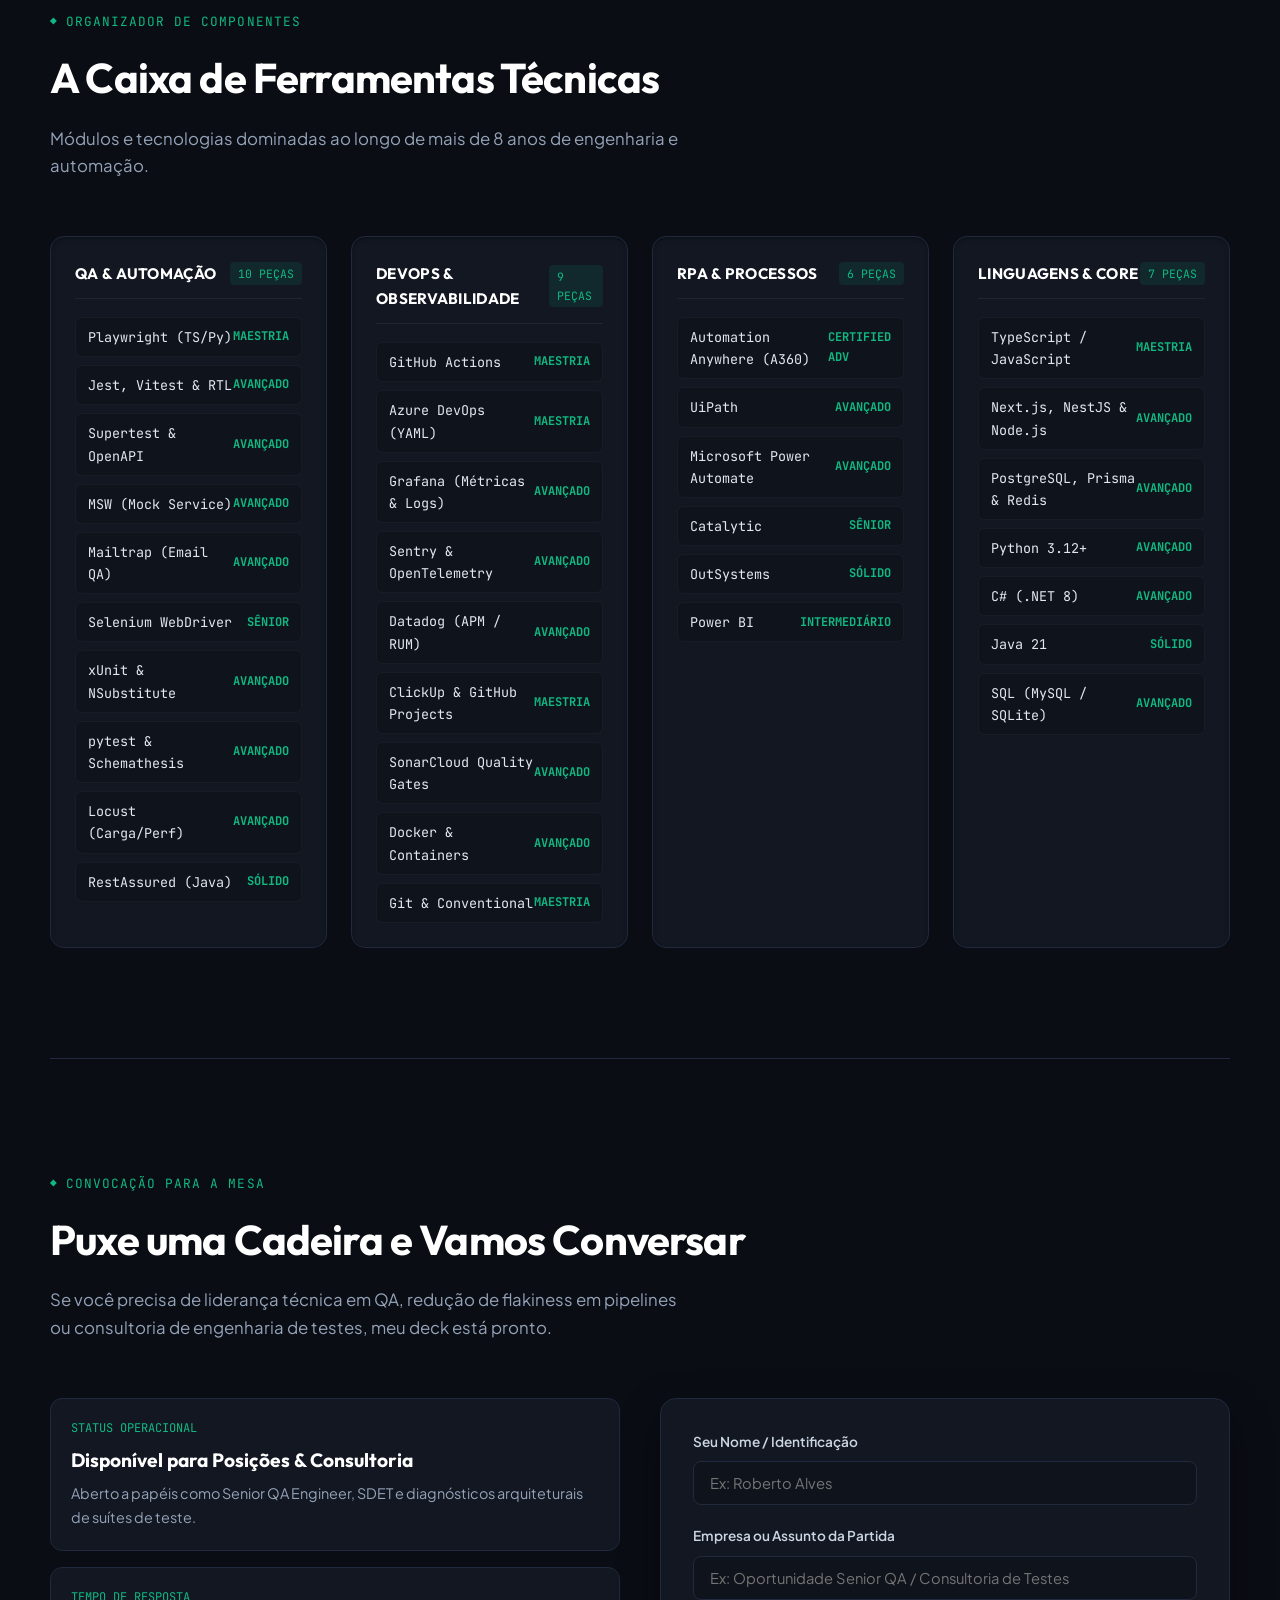
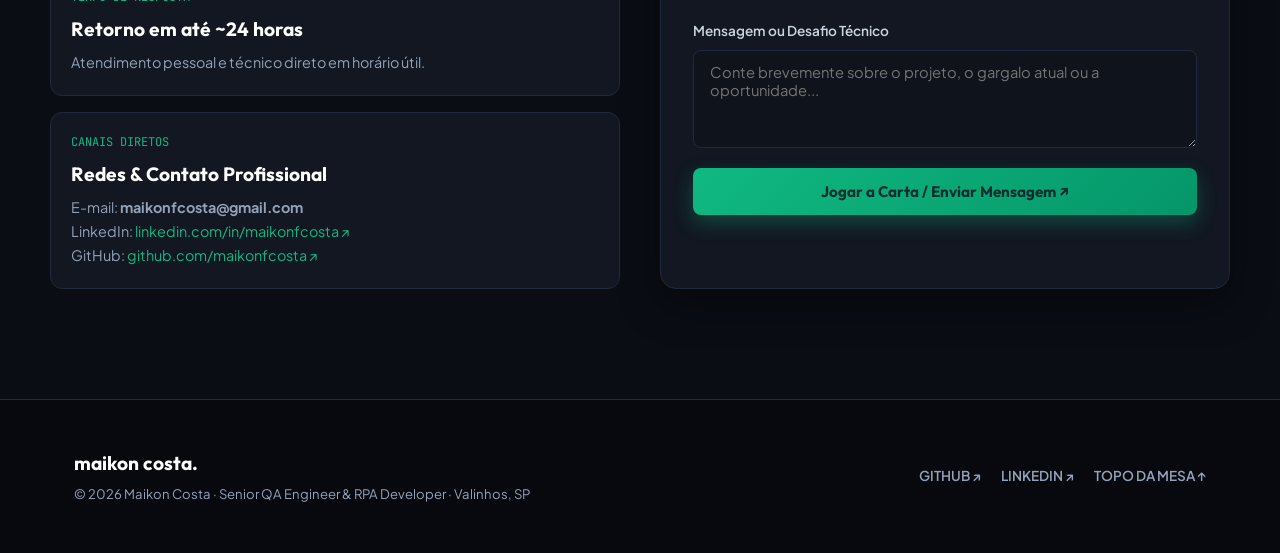
==== commit de5fedff: "Merge pull request #6 from maikonfcosta/fix/remove-riftbound-and-content-mentions docs(portfolio): r" ====
--- a/index.html
+++ b/index.html
@@ -350,6 +350,7 @@
           </div>
           <div class="card-action-bar">
             <a href="https://github.com/maikonfcosta/qa-playbook" target="_blank" rel="noreferrer" class="card-link-act" aria-label="Repositório do QA Playbook no GitHub">REPOSITÓRIO ↗</a>
+            <a href="https://maikonfcosta.github.io/qa-playbook/" target="_blank" rel="noreferrer" class="card-link-act" aria-label="Site ao vivo do QA Playbook">PLAYBOOK AO VIVO ↗</a>
           </div>
         </article>
 
@@ -504,7 +505,7 @@
             </p>
             <div class="rewards-chest">
               <span class="chest-icon">🎁</span>
-              <span>Recursos Dominados: Playwright · Docker · Azure DevOps · Locust · RestAssured · LLMs</span>
+              <span>Recursos Dominados: Playwright · Jest · Next.js · NestJS · Prisma · Grafana · Sentry · OpenTelemetry · GitHub Actions · ClickUp · LLMs</span>
             </div>
           </div>
         </div>
@@ -586,29 +587,34 @@
         <div class="insert-tray-box">
           <div class="tray-header">
             <h3>QA &amp; AUTOMAÇÃO</h3>
-            <span class="tray-count-tag">8 PEÇAS</span>
+            <span class="tray-count-tag">10 PEÇAS</span>
           </div>
           <div class="component-tokens-list">
             <div class="token-row"><span>Playwright (TS/Py)</span><span class="token-power">MAESTRIA</span></div>
+            <div class="token-row"><span>Jest, Vitest &amp; RTL</span><span class="token-power">AVANÇADO</span></div>
+            <div class="token-row"><span>Supertest &amp; OpenAPI</span><span class="token-power">AVANÇADO</span></div>
+            <div class="token-row"><span>MSW (Mock Service)</span><span class="token-power">AVANÇADO</span></div>
+            <div class="token-row"><span>Mailtrap (Email QA)</span><span class="token-power">AVANÇADO</span></div>
             <div class="token-row"><span>Selenium WebDriver</span><span class="token-power">SÊNIOR</span></div>
             <div class="token-row"><span>xUnit &amp; NSubstitute</span><span class="token-power">AVANÇADO</span></div>
             <div class="token-row"><span>pytest &amp; Schemathesis</span><span class="token-power">AVANÇADO</span></div>
             <div class="token-row"><span>Locust (Carga/Perf)</span><span class="token-power">AVANÇADO</span></div>
-            <div class="token-row"><span>Vitest &amp; RTL</span><span class="token-power">AVANÇADO</span></div>
             <div class="token-row"><span>RestAssured (Java)</span><span class="token-power">SÓLIDO</span></div>
-            <div class="token-row"><span>MSW (Mock Service)</span><span class="token-power">AVANÇADO</span></div>
           </div>
         </div>
 
         <div class="insert-tray-box">
           <div class="tray-header">
             <h3>DEVOPS &amp; OBSERVABILIDADE</h3>
-            <span class="tray-count-tag">6 PEÇAS</span>
+            <span class="tray-count-tag">9 PEÇAS</span>
           </div>
           <div class="component-tokens-list">
+            <div class="token-row"><span>GitHub Actions</span><span class="token-power">MAESTRIA</span></div>
             <div class="token-row"><span>Azure DevOps (YAML)</span><span class="token-power">MAESTRIA</span></div>
-            <div class="token-row"><span>GitHub Actions</span><span class="token-power">MAESTRIA</span></div>
+            <div class="token-row"><span>Grafana (Métricas &amp; Logs)</span><span class="token-power">AVANÇADO</span></div>
+            <div class="token-row"><span>Sentry &amp; OpenTelemetry</span><span class="token-power">AVANÇADO</span></div>
             <div class="token-row"><span>Datadog (APM / RUM)</span><span class="token-power">AVANÇADO</span></div>
+            <div class="token-row"><span>ClickUp &amp; GitHub Projects</span><span class="token-power">MAESTRIA</span></div>
             <div class="token-row"><span>SonarCloud Quality Gates</span><span class="token-power">AVANÇADO</span></div>
             <div class="token-row"><span>Docker &amp; Containers</span><span class="token-power">AVANÇADO</span></div>
             <div class="token-row"><span>Git &amp; Conventional</span><span class="token-power">MAESTRIA</span></div>
@@ -633,14 +639,16 @@
         <div class="insert-tray-box">
           <div class="tray-header">
             <h3>LINGUAGENS &amp; CORE</h3>
-            <span class="tray-count-tag">5 PEÇAS</span>
+            <span class="tray-count-tag">7 PEÇAS</span>
           </div>
           <div class="component-tokens-list">
             <div class="token-row"><span>TypeScript / JavaScript</span><span class="token-power">MAESTRIA</span></div>
+            <div class="token-row"><span>Next.js, NestJS &amp; Node.js</span><span class="token-power">AVANÇADO</span></div>
+            <div class="token-row"><span>PostgreSQL, Prisma &amp; Redis</span><span class="token-power">AVANÇADO</span></div>
             <div class="token-row"><span>Python 3.12+</span><span class="token-power">AVANÇADO</span></div>
             <div class="token-row"><span>C# (.NET 8)</span><span class="token-power">AVANÇADO</span></div>
             <div class="token-row"><span>Java 21</span><span class="token-power">SÓLIDO</span></div>
-            <div class="token-row"><span>SQL (Postgres/MySQL)</span><span class="token-power">AVANÇADO</span></div>
+            <div class="token-row"><span>SQL (MySQL / SQLite)</span><span class="token-power">AVANÇADO</span></div>
           </div>
         </div>
 
